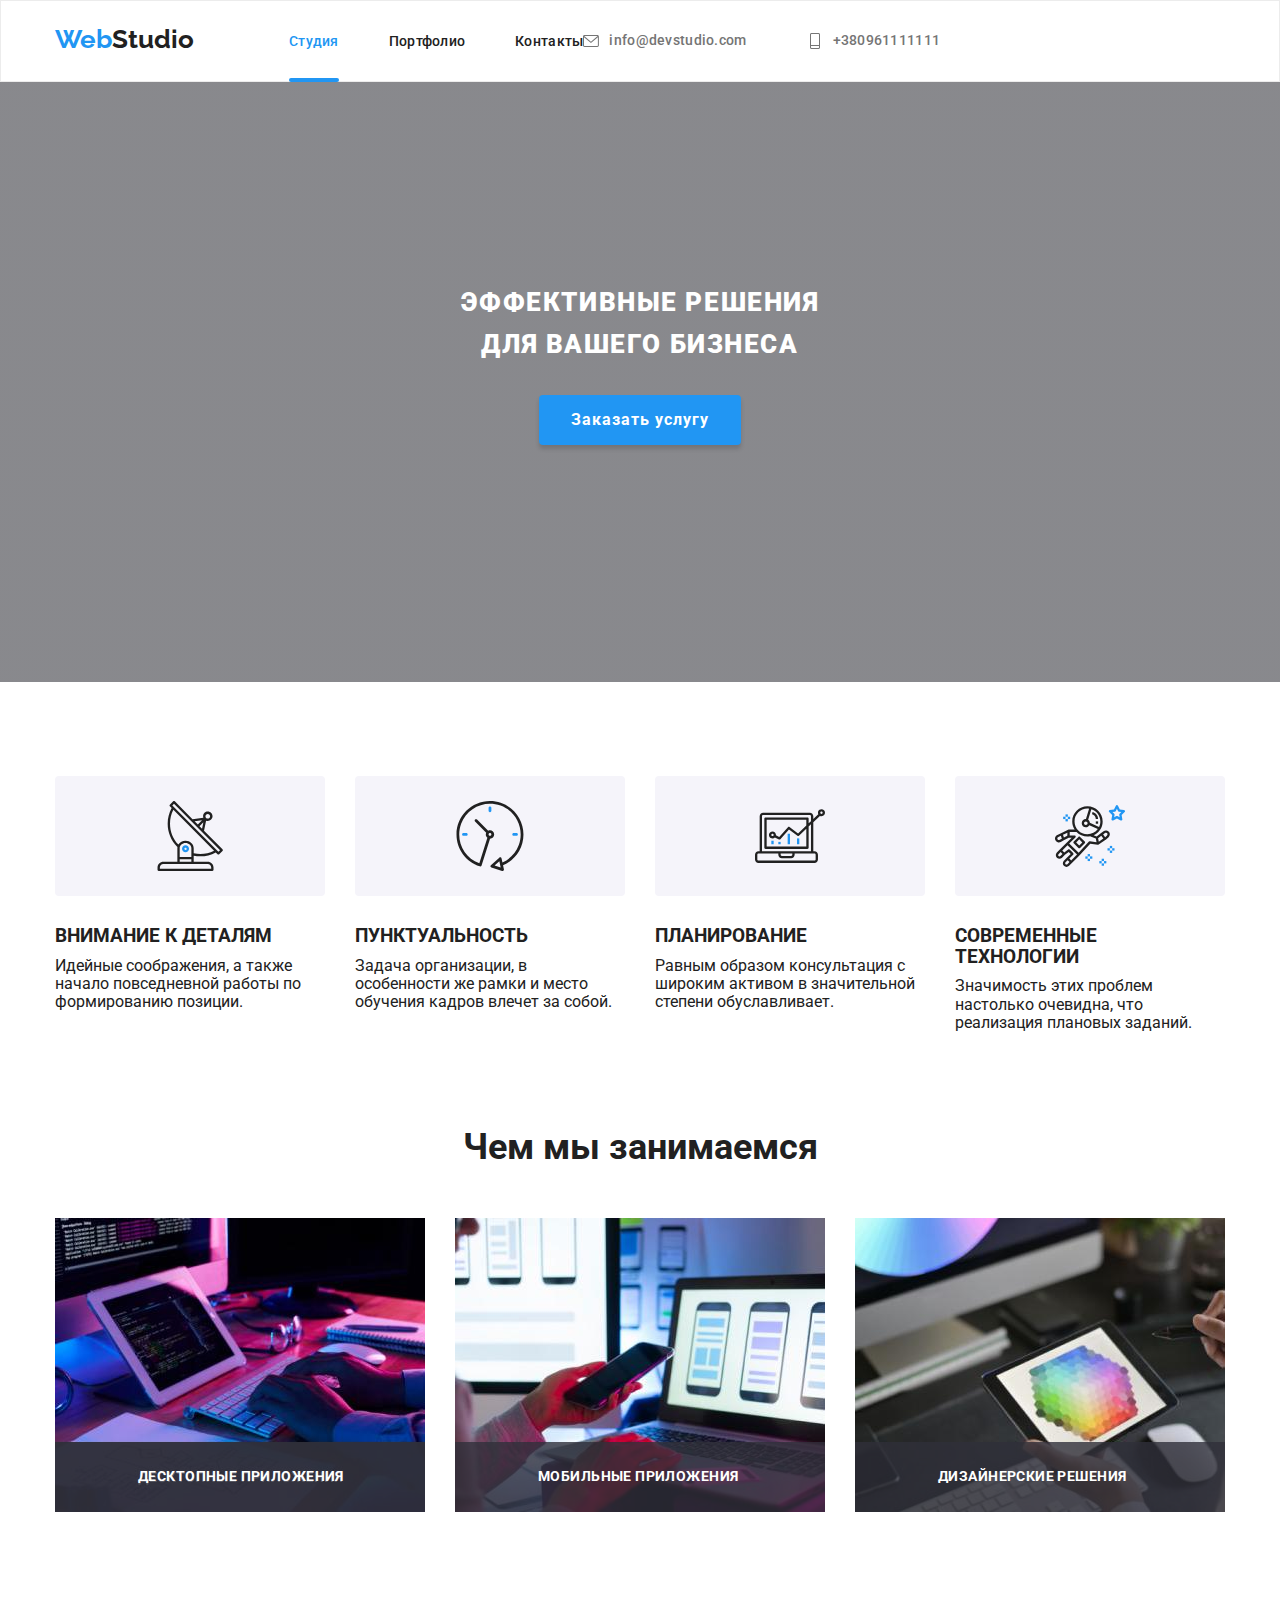
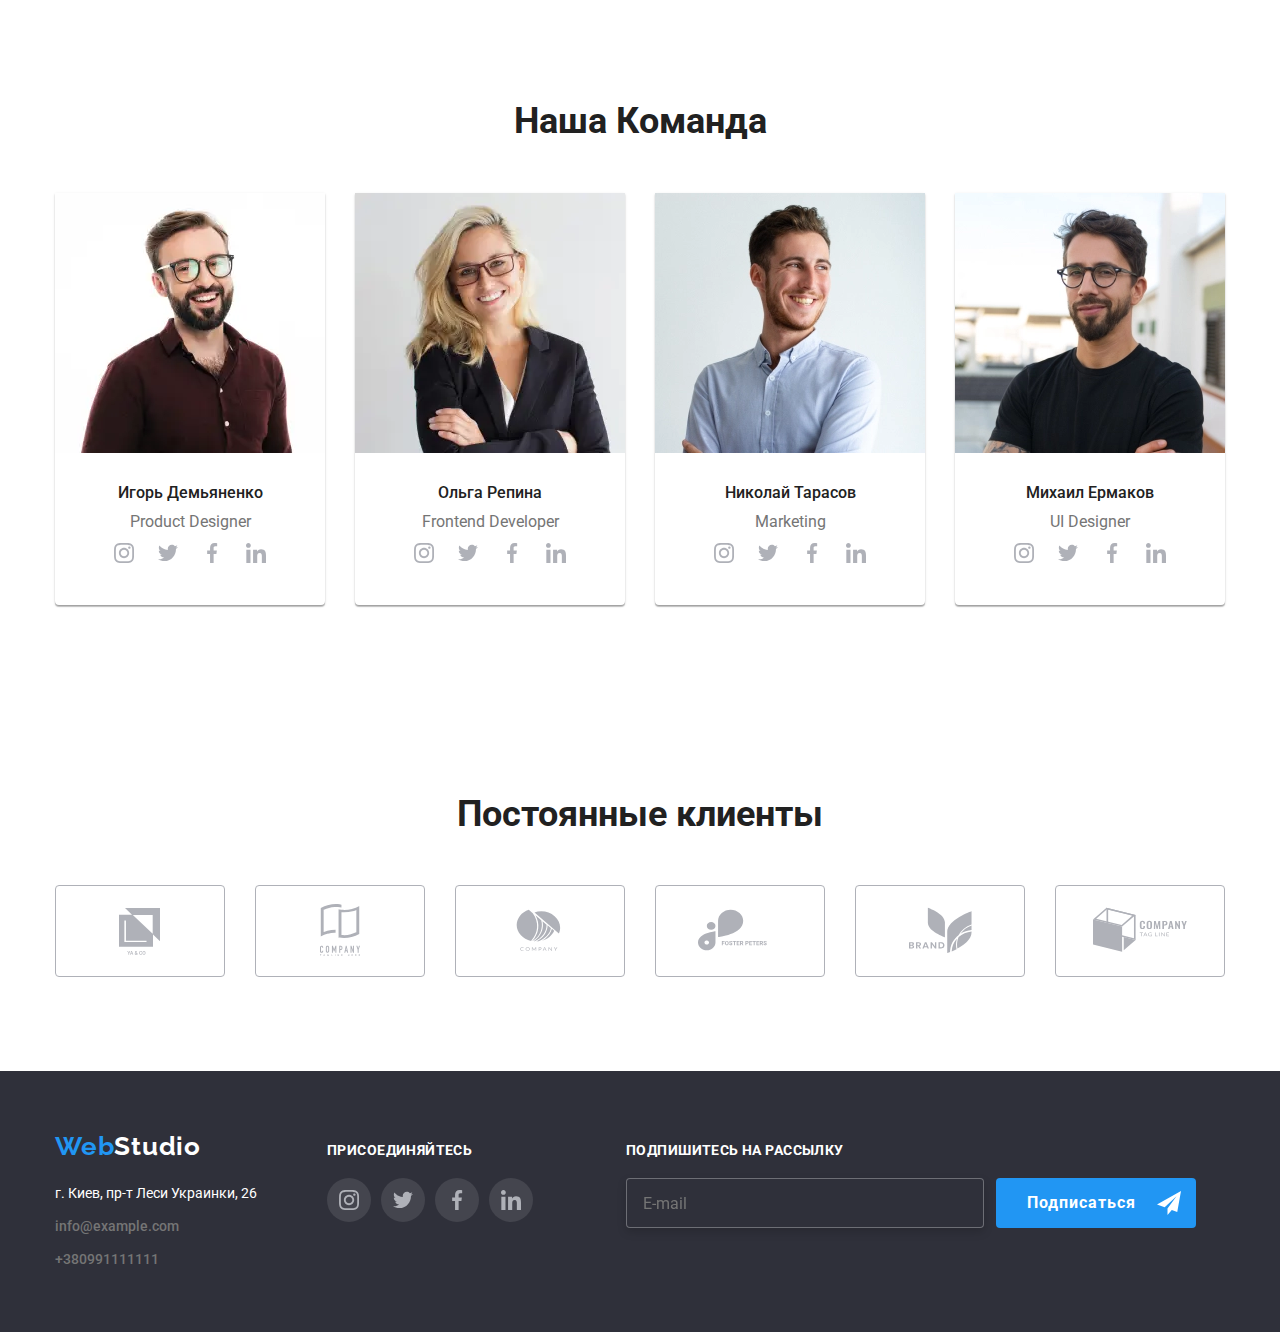
==== index.html @ 724058ec "hw8" ====
<!DOCTYPE html>
<html lang="ru">
  <head>
    <meta charset="UTF-8" />
    <meta http-equiv="X-UA-Compatible" content="IE=edge" />
    <meta name="viewport" content="width=device-width, initial-scale=1.0" />
    <title>Студия</title>
    <link rel="preconnect" href="https://fonts.googleapis.com" />
    <link rel="preconnect" href="https://fonts.gstatic.com" crossorigin />
    <link
      href="https://fonts.googleapis.com/css2?family=Raleway:wght@700&family=Roboto:wght@400;500;700;900&display=swap"
      rel="stylesheet"
    />
    <link
      rel="stylesheet"
      href="https://cdnjs.cloudflare.com/ajax/libs/modern-normalize/1.1.0/modern-normalize.min.css"
    />
    <link
      rel="stylesheet"
      href="https://cdnjs.cloudflare.com/ajax/libs/animate.css/4.1.1/animate.min.css"
    />
    <link rel="stylesheet" href="./css/main.min.css" />
  </head>
  <body>
    <header class="header">
      <div class="header-container container">
        <a class="logo" href="index.html" lang="en">
          <span class="web">Web</span><span class="studio">Studio</span></a
        >
        <nav class="main-nav">
          <ul class="site-nav">
            <li class="site-nav__item">
              <a href="./index.html" class="site-nav__link--current">Студия</a>
            </li>
            <li class="site-nav__item">
              <a href="./portfolio.html" class="site-nav__link">Портфолио</a>
            </li>
            <li class="site-nav__item">
              <a href="#" class="site-nav__link">Контакты</a>
            </li>
          </ul>
        </nav>
        <ul class="contact-nav">
          <li class="contact-nav__item">
            <a href="mailto:info@devstudio.com" class="contact-nav__link">
              <svg class="contact-nav__icon" width="16px" height="16px">
                <use href="./images/icons.svg#icon-mail"></use>
              </svg>
              info@devstudio.com
            </a>
          </li>
          <li class="contact-nav__item">
            <a href="tel:+380961111111" class="contact-nav__link">
              <svg class="contact-nav__icon" width="16px" height="16px">
                <use href="./images/icons.svg#icon-tel"></use>
              </svg>
              +380961111111
            </a>
          </li>
        </ul>
        <button class="burger" data-menu-open type="button">
          <svg class="burger__icon">
            <use href="./images/icons.svg#icon-menu"></use>
          </svg>
        </button>
        <div class="mobile-menu" data-menu>
          <button type="button" class="close" data-menu-close>
            <svg class="close__icon">
              <use href="./images/icons.svg#icon-close_menu"></use>
            </svg>
          </button>
          <div class="mobile-menu__nav">
            <ul class="mobile-nav">
              <li class="mobile-nav__item">
                <a class="mobile-nav__link" href="./index.html">Студия</a>
              </li>
              <li class="mobile-nav__item">
                <a class="mobile-nav__link" href="./portfolio.html"
                  >Портфолио</a
                >
              </li>
              <li class="mobile-nav__item">
                <a class="mobile-nav__link" href="">Контакты</a>
              </li>
            </ul>
          </div>

          <div class="mobile-menu__auth">
            <ul class="mobile-auth">
              <li class="mobile-auth__item">
                <a class="mobile-auth__tel" href="tel:+380961111111"
                  >+38 096 111 11 11</a
                >
              </li>
              <li class="mobile-auth__item">
                <a
                  class="mobile-auth__mail"
                  lang="en"
                  href="mailto:info@example.com"
                  >info@devstudio.com</a
                >
              </li>
            </ul>
            <ul class="mobile-network">
              <li class="mobile-network__item">
                <a class="mobile-network__link" href="">Instagram</a>
              </li>
              <li class="mobile-network__item">
                <a class="mobile-network__link" href="">Twitter</a>
              </li>
              <li class="mobile-network__item">
                <a class="mobile-network__link" href="">Facebook</a>
              </li>
              <li class="mobile-network__item">
                <a class="mobile-network__link" href="">LinkedIn</a>
              </li>
            </ul>
          </div>
        </div>
      </div>
    </header>
    <main>
      <section class="hero-section">
        <div class="hero-container container">
          <h1 class="hero-title">Эффективные решения для вашего бизнеса</h1>
          <button class="header-btn" data-modal-open type="button">
            Заказать услугу
          </button>
        </div>
      </section>
    </main>
    <section class="section">
      <div class="container">
        <h2 class="title">Особенности</h2>
        <ul class="feature-list">
          <li class="feature-item">
            <div class="feature-icon-bg">
              <svg class="feature-icon" width="70px" height="70px">
                <use href="./images/icons.svg#icon-group"></use>
              </svg>
            </div>
            <h3 class="title-feature">Внимание к деталям</h3>
            <p class="feature">
              Идейные соображения, а также начало повседневной работы по
              формированию позиции.
            </p>
          </li>
          <li class="feature-item">
            <div class="feature-icon-bg">
              <svg class="feature-icon" width="70px" height="70px">
                <use href="./images/icons.svg#icon-clock"></use>
              </svg>
            </div>
            <h3 class="title-feature">Пунктуальность</h3>
            <p class="feature">
              Задача организации, в особенности же рамки и место обучения кадров
              влечет за собой.
            </p>
          </li>
          <li class="feature-item">
            <div class="feature-icon-bg">
              <svg class="feature-icon" width="70px" height="70px">
                <use href="./images/icons.svg#icon-diagram1"></use>
              </svg>
            </div>
            <h3 class="title-feature">Планирование</h3>
            <p class="feature">
              Равным образом консультация с широким активом в значительной
              степени обуславливает.
            </p>
          </li>
          <li class="feature-item">
            <div class="feature-icon-bg">
              <svg class="feature-icon" width="70px" height="70px">
                <use href="./images/icons.svg#icon-astronaut1"></use>
              </svg>
            </div>
            <h3 class="title-feature">Современные технологии</h3>
            <p class="feature">
              Значимость этих проблем настолько очевидна, что реализация
              плановых заданий.
            </p>
          </li>
        </ul>
      </div>
    </section>
    <section class="section business section--other-padding">
      <div class="container">
        <h2 class="section__title">Чем мы занимаемся</h2>
        <ul class="business-list">
          <li class="business-list__item">
            <div class="business-list__work">
              <picture>
                <source
                  media="(min-width: 1200px)"
                  srcset="
                    ./images/business/business-1.jpg    1x,
                    ./images/business/business-1@2x.jpg 2x
                  "
                />
                <img class="business-list__img" src="#" alt="разработка" />
              </picture>
              <p class="business-list__text">Десктопные приложения</p>
            </div>
          </li>
          <li class="business-list__item">
            <div class="business-list__work">
              <picture>
                <source
                  media="(min-width: 1200px)"
                  srcset="
                    ./images/business/business-2.jpg    1x,
                    ./images/business/business-2@2x.jpg 2x
                  "
                />
                <img class="business-list__img" src="#" alt="дизайн" />
              </picture>
              <p class="business-list__text">Мобильные приложения</p>
            </div>
          </li>
          <li class="business-list__item">
            <div class="business-list__work">
              <picture>
                <source
                  media="(min-width: 1200px)"
                  srcset="
                    ./images/business/business-3.jpg    1x,
                    ./images/business/business-3@2x.jpg 2x
                  "
                />
                <img class="business-list__img" src="#" alt="дизайн" />
              </picture>

              <p class="business-list__text">Дизайнерские решения</p>
            </div>
          </li>
        </ul>
      </div>
    </section>
    <section class="section seclion--background">
      <div class="container">
        <h2 class="section__title team-title">Наша Команда</h2>
        <ul class="team-list">
          <li class="team-list__item">
             <picture >
                        <source
                        media="(min-width: 1200px)"
                        srcset="
                        ./images/team/team_member1-1200@1x.webp 1x,
                        ./images/team/team_member1-1200@2x.webp 2x"
                        type="image/webp"
                        >
                        <source
                        media="(min-width: 1200px)"
                        srcset="
                        ./images/team/team_member1-1200@1x.jpg 1x,
                        ./images/team/team_member1-1200@2x.jpg 2x"
                        >
                        <source
                        media="(min-width: 768px)"
                        srcset="./images/team/team_member1-768@1x.webp 1x,
                        ./images/team/team_member1-768@2x.webp 2x"
                        type="image/webp"
                        >
                        <source
                        media="(min-width: 768px)"
                        srcset="
                         ./images/team/team_member1-768@1x.jpg 1x,
                        ./images/team/team_member1-768@2x.jpg 2x"
                        >
                        <source
                        media="(max-width: 767px)"
                        srcset="
                        ./images/team/team_member1-480@1x.webp 1x,
                        ./images/team/team_member1-480@2x.webp 2x"
                        type="image/webp"
                        >
                        <source
                        media="(max-width: 767px)"
                        srcset="
                        ./images/team/team_member1-480@1x.jpg 1x,
                        ./images/team/team_member1-480@2x.jpg 2x"
                        >
                        <img
                        src="#"
                        alt="фото Игорь Демьяненко"
                        />
                    </picture>
            <div class="team-list__info">
              <h3 class="team-list__name">Игорь Демьяненко</h3>
              <p lang="en" class="team-list__text">Product Designer</p>
              <ul class="team-social team-list-social">
                <li class="team-social__list">
                  <a href="#" class="team-social__link">
                    <svg class="team-social__icon" width="20" height="20">
                      <use href="./images/icons.svg#icon-instagram"></use>
                    </svg>
                  </a>
                </li>
                <li class="team-social__list">
                  <a href="#" class="team-social__link">
                    <svg class="team-social__icon" width="20" height="20">
                      <use href="./images/icons.svg#icon-twitter"></use>
                    </svg>
                  </a>
                </li>
                <li class="team-social__list">
                  <a href="#" class="team-social__link">
                    <svg class="team-social__icon" width="20" height="20">
                      <use href="./images/icons.svg#icon-facebook"></use>
                    </svg>
                  </a>
                </li>
                <li class="team-social__list">
                  <a href="#" class="team-social__link">
                    <svg class="team-social__icon" width="20" height="20">
                      <use href="./images/icons.svg#icon-linkedin"></use>
                    </svg>
                  </a>
                </li>
              </ul>
            </div>
          </li>
          <li class="team-list__item">
             <picture >
                        <source
                        media="(min-width: 1200px)"
                        srcset="
                        ./images/team/team_member2-1200@1x.webp 1x,
                        ./images/team/team_member2-1200@2x.webp 2x"
                        type="image/webp"
                        >
                        <source
                        media="(min-width: 1200px)"
                        srcset="
                        ./images/team/team_member2-1200@1x.jpg 1x,
                        ./images/team/team_member2-1200@2x.jpg 2x"
                        >
                        <source
                        media="(min-width: 768px)"
                        srcset="./images/team/team_member2-768@1x.webp 1x,
                        ./images/team/team_member2-768@2x.webp 2x"
                        type="image/webp"
                        >
                        <source
                        media="(min-width: 768px)"
                        srcset="
                         ./images/team/team_member2-768@1x.jpg 1x,
                        ./images/team/team_member2-768@2x.jpg 2x"
                        >
                        <source
                        media="(max-width: 767px)"
                        srcset="
                        ./images/team/team_member2-480@1x.webp 1x,
                        ./images/team/team_member2-480@2x.webp 2x"
                        type="image/webp"
                        >
                        <source
                        media="(max-width: 767px)"
                        srcset="
                        ./images/team/team_member2-480@1x.jpg 1x,
                        ./images/team/team_member2-480@2x.jpg 2x"
                        >
                        <img
                        src="#"
                        alt="фото Олга Репина"
                        />
                    </picture>
            <div class="team-list__info">
              <h3 class="team-list__name">Ольга Репина</h3>
              <p lang="en" class="team-list__text">Frontend Developer</p>
              <ul class="team-social team-list-social">
                <li class="team-social__list">
                  <a href="#" class="team-social__link">
                    <svg class="team-social__icon" width="20" height="20">
                      <use href="./images/icons.svg#icon-instagram"></use>
                    </svg>
                  </a>
                </li>
                <li class="team-social__list">
                  <a href="#" class="team-social__link">
                    <svg class="team-social__icon" width="20" height="20">
                      <use href="./images/icons.svg#icon-twitter"></use>
                    </svg>
                  </a>
                </li>
                <li class="team-social__list">
                  <a href="#" class="team-social__link">
                    <svg class="team-social__icon" width="20" height="20">
                      <use href="./images/icons.svg#icon-facebook"></use>
                    </svg>
                  </a>
                </li>
                <li class="team-social__list">
                  <a href="#" class="team-social__link">
                    <svg class="team-social__icon" width="20" height="20">
                      <use href="./images/icons.svg#icon-linkedin"></use>
                    </svg>
                  </a>
                </li>
              </ul>
            </div>
          </li>
          <li class="team-list__item">
            <picture >
                        <source
                        media="(min-width: 1200px)"
                        srcset="
                        ./images/team/team_member3-1200@1x.webp 1x,
                        ./images/team/team_member3-1200@2x.webp 2x"
                        type="image/webp"
                        >
                        <source
                        media="(min-width: 1200px)"
                        srcset="
                        ./images/team/team_member3-1200@1x.jpg 1x,
                        ./images/team/team_member3-1200@2x.jpg 2x"
                        >
                        <source
                        media="(min-width: 768px)"
                        srcset="./images/team/team_member3-768@1x.webp 1x,
                        ./images/team/team_member3-768@2x.webp 2x"
                        type="image/webp"
                        >
                        <source
                        media="(min-width: 768px)"
                        srcset="
                         ./images/team/team_member3-768@1x.jpg 1x,
                        ./images/team/team_member3-768@2x.jpg 2x"
                        >
                        <source
                        media="(max-width: 767px)"
                        srcset="
                        ./images/team/team_member3-480@1x.webp 1x,
                        ./images/team/team_member3-480@2x.webp 2x"
                        type="image/webp"
                        >
                        <source
                        media="(max-width: 767px)"
                        srcset="
                        ./images/team/team_member3-480@1x.jpg 1x,
                        ./images/team/team_member3-480@2x.jpg 2x"
                        >
                        <img
                        src="#"
                        alt="фото Николай Тарасов"
                        />
                    </picture>
            <div class="team-list__info">
              <h3 class="team-list__name">Николай Тарасов</h3>
              <p lang="en" class="team-list__text">Marketing</p>
              <ul class="team-social team-list-social">
                <li class="team-social__list">
                  <a href="#" class="team-social__link">
                    <svg class="team-social__icon" width="20" height="20">
                      <use href="./images/icons.svg#icon-instagram"></use>
                    </svg>
                  </a>
                </li>
                <li class="team-social__list">
                  <a href="#" class="team-social__link">
                    <svg class="team-social__icon" width="20" height="20">
                      <use href="./images/icons.svg#icon-twitter"></use>
                    </svg>
                  </a>
                </li>
                <li class="team-social__list">
                  <a href="#" class="team-social__link">
                    <svg class="team-social__icon" width="20" height="20">
                      <use href="./images/icons.svg#icon-facebook"></use>
                    </svg>
                  </a>
                </li>
                <li class="team-social__list">
                  <a href="#" class="team-social__link">
                    <svg class="team-social__icon" width="20" height="20">
                      <use href="./images/icons.svg#icon-linkedin"></use>
                    </svg>
                  </a>
                </li>
              </ul>
            </div>
          </li>
          <li class="team-list__item">
            <picture >
                        <source
                        media="(min-width: 1200px)"
                        srcset="
                        ./images/team/team_member4-1200@1x.webp 1x,
                        ./images/team/team_member4-1200@2x.webp 2x"
                        type="image/webp"
                        >
                        <source
                        media="(min-width: 1200px)"
                        srcset="
                        ./images/team/team_member4-1200@1x.jpg 1x,
                        ./images/team/team_member4-1200@2x.jpg 2x"
                        >
                        <source
                        media="(min-width: 768px)"
                        srcset="./images/team/team_member4-768@1x.webp 1x,
                        ./images/team/team_member4-768@2x.webp 2x"
                        type="image/webp"
                        >
                        <source
                        media="(min-width: 768px)"
                        srcset="
                         ./images/team/team_member4-768@1x.jpg 1x,
                        ./images/team/team_member4-768@2x.jpg 2x"
                        >
                        <source
                        media="(max-width: 767px)"
                        srcset="
                        ./images/team/team_member4-480@1x.webp 1x,
                        ./images/team/team_member4-480@2x.webp 2x"
                        type="image/webp"
                        >
                        <source
                        media="(max-width: 767px)"
                        srcset="
                        ./images/team/team_member4-480@1x.jpg 1x,
                        ./images/team/team_member4-480@2x.jpg 2x"
                        >
                        <img
                        src="#"
                        alt="фото Михаил Ермаков"
                        />
                    </picture>
            <div class="team-list__info">
              <h3 class="team-list__name">Михаил Ермаков</h3>
              <p lang="en" class="team-list__text">UI Designer</p>
              <ul class="team-social team-list-social">
                <li class="team-social__list">
                  <a href="#" class="team-social__link">
                    <svg class="team-social__icon" width="20" height="20">
                      <use href="./images/icons.svg#icon-instagram"></use>
                    </svg>
                  </a>
                </li>
                <li class="team-social__list">
                  <a class="team-social__link">
                    <svg class="team-social__icon" width="20" height="20">
                      <use href="./images/icons.svg#icon-twitter"></use>
                    </svg>
                  </a>
                </li>
                <li class="team-social__list">
                  <a href="#" class="team-social__link">
                    <svg class="team-social__icon" width="20" height="20">
                      <use href="./images/icons.svg#icon-facebook"></use>
                    </svg>
                  </a>
                </li>
                <li class="team-social__list">
                  <a href="#" class="team-social__link">
                    <svg class="team-social__icon" width="20" height="20">
                      <use href="./images/icons.svg#icon-linkedin"></use>
                    </svg>
                  </a>
                </li>
              </ul>
            </div>
          </li>
        </ul>
      </div>
    </section>
    <section class="section">
      <div class="container">
        <h2 class="section__title clients-title">Постоянные клиенты</h2>
        <ul class="clients-list">
          <li class="clients-list__item">
            <a href="#" class="clients-list__link">
              <svg class="clients-list__icon">
                <use href="./images/icons.svg#icon-logo1"></use>
              </svg>
            </a>
          </li>
          <li class="clients-list__item">
            <a href="#" class="clients-list__link">
              <svg class="clients-list__icon">
                <use href="./images/icons.svg#icon-logo4"></use>
              </svg>
            </a>
          </li>
           <li class="clients-list__item">
            <a href="#" class="clients-list__link">
              <svg class="clients-list__icon">
                <use href="./images/icons.svg#icon-logo3"></use>
              </svg>
            </a>
          </li>
          <li class="clients-list__item">
            <a href="#" class="clients-list__link">
              <svg class="clients-list__icon">
                <use href="./images/icons.svg#icon-logo2"></use>
              </svg>
            </a>
          </li>
          <li class="clients-list__item">
            <a href="#"  class="clients-list__link">
              <svg class="clients-list__icon"  >
                <use href="./images/icons.svg#icon-logo5"></use>
              </svg>
            </a>
          </li>
          <li class="clients-list__item">
            <a href="#"  class="clients-list__link">
              <svg class="clients-list__icon" >
                <use href="./images/icons.svg#icon-Logo6"></use>
              </svg>
            </a>
          </li>
        </ul>
      </div>
    </section>
    <footer class="footer">
      <div class="footer__container container">
        <div class="footer-left">
        <a class="logo--footer" href="index.html" lang="en"
          ><span class="web">Web</span>Studio</a>
        <address>
          <ul class="contacts">
            <li class="contacts__item">
              <a href="#" class="contacts__address">г. Киев, пр-т Леси Украинки, 26</a>
            </li>
            <li class="contacts__item">
              <a href="#" class="contacts__mail">info@example.com</a></li>
            <li class="contacts__item">
              <a href="#" class="contacts__tel">+380991111111</a></li>
            </ul>
          </address>
          </div>
          <div class="footer-right">
            <p class="footer-right__title">ПРИСОЕДИНЯЙТЕСЬ</p>
          <ul class="footer-social">
            <li class="footer-social__list">
              <a href="#" class="footer-social__link">
                <svg class="footer-social__icon"  width="20" height="20">
                  <use href="./images/icons.svg#icon-instagram"></use>
                </svg>
              </a>
            </li>
            <li class="footer-social__list">
              <a href="#" class="footer-social__link">
                <svg class="footer-social__icon"  width="20" height="20">
                  <use href="./images/icons.svg#icon-twitter"></use>
                </svg>
              </a>
            </li>
            <li class="footer-social__list">
              <a href="#" class="footer-social__link">
                <svg class="footer-social__icon"  width="20" height="20">
                  <use href="./images/icons.svg#icon-facebook"></use>
                </svg>
              </a>
            </li>
            <li class="footer-social__list">
              <a href="#" class="footer-social__link">
                <svg class="footer-social__icon"  width="20" height="20">
                  <use href="./images/icons.svg#icon-linkedin"></use>
                </svg>
              </a>
            </li>
          </ul>
          </div>
          <div class="footer-subscribe">
            <p class="footer-subscribe__title">ПОДПИШИТЕСЬ НА РАССЫЛКУ</p>
              <form class="footer-form" name="email">
                <label for="email" class="footer-form__label"></label>
                  <input class="footer-form__input" type="email"  name="email" id="email"  placeholder="E-mail"/>
              <button type="button" class="footer-form__button">Подписаться 
                <svg class="footer-form__icon"  width="24" height="24">
                  <use href="./images/icons.svg#icon-icon-send"></use>
                </svg>
              </button>
            </form>
              </div>
      </div>
    </footer>
    <div class="backdrop is-hidden" data-modal>
      <div class="modal">
        <form class="modal-form">
          <b class="modal-form__title">Оставьте свои данные, мы вам перезвоним</b>
          <label class="modal-form__label">Имя
          <span class="modal-form__image">
          <input class="modal-form__input" type="text" name="name" autofocus >
             <svg class="modal-form__icon"  width="18" height="18">
               <use href="./images/icons.svg#icon-person-black"></use>
              </svg>
          </span>
        </label>
          <label class="modal-form__label" for="tel">Телефон
          <span class="modal-form__image">
          <input  class="modal-form__input" type="tel" name="tel" id="tel"/>
            <svg class="modal-form__icon"  width="18" height="18">
              <use href="./images/icons.svg#icon-phone-black"></use>
             </svg>
          </span>
        </label>
          <label class="modal-form__label">Почта
          <span class="modal-form__image">
          <input  class="modal-form__input" type="email"  name="email" /> 
            <svg class="modal-form__icon"  width="18" height="18">
              <use href="./images/icons.svg#icon-email-black"></use>
             </svg>
          </span>
        </label>
          <label class="modal-form__label form-comment" for="comment">Коментарий
          <textarea class="input-comment comment" name="comment"  id="comment" placeholder="Введите текст"></textarea>
        </label>
          <div class="form-policy">
            <input class="madal-form__checkbox visually-hidden" type="checkbox" name="policy" id="checkbox-agr" />
            <label for="checkbox-agr" class="madal-form-check">
          Соглашаюсь с рассылкой и принимаю&nbsp;
          <a class="modal-form__link" href="#">  Условия договора</a>
        </label>
          </div>
          <button class="modal-form__button" type="submit">Отправить</button>
        </form>
        <button type="button" class="modal-btn" data-modal-close>
        <svg class="modal-icon" width="18" height="18">
           <use href="./images/icons.svg#icon-close-black"></use>
        </svg>
      </button>
      </div>
    </div>
    <script src="./js/modal.js"></script>
    <script src="./js/mobile-menu.js"></script>
  </body>
</html> 
  </body>
</html>
---- css/main.min.css ----
.visually-hidden{position:absolute;clip:rect(1px 1px 1px 1px);clip:rect(1px, 1px, 1px, 1px);padding:0;border:0;height:1px;width:1px;overflow:hidden}body{text-decoration:none;background-color:#fff;color:#212121;font-family:Roboto, Raleway, sans-serif}p,h1,h2,h3,h4,h5,h6{margin:0}ul{list-style:none;margin:0;padding:0}*::before,*::after{box-sizing:border-box}.checbox{-webkit-appearance:none;-moz-appearance:none;appearance:none}.list{list-style:none}a{text-decoration:none;list-style:none}img{display:block}.title{display:none}.container{margin-left:auto;margin-right:auto;padding-left:15px;padding-right:15px}@media screen and (min-width: 480px){.container{width:480px}}@media screen and (min-width: 768px){.container{width:768px}}@media screen and (min-width: 1200px){.container{width:1200px}}.section{padding-top:60px;padding-bottom:60px}@media screen and (min-width: 1200px){.section{padding-top:94px;padding-bottom:94px}}.logo{color:#212121;font-family:Raleway, sans-serif;font-style:normal;font-weight:700;font-size:26px;text-decoration:none;margin-right:95px}.web{color:#2196f3;font-family:Raleway, sans-serif;font-style:normal;font-weight:700;font-size:26px}.studio{color:#212121;font-family:Raleway, sans-serif;font-style:normal;font-weight:700;font-size:26px;text-decoration:none}.logo{display:flex;padding-top:24px;padding-bottom:25px}.modal{position:absolute;top:50%;left:50%;transform:translate(-50%, -50%) scale(1);background:#ffffff;box-shadow:0px 1px 3px rgba(0,0,0,0.12),0px 1px 1px rgba(0,0,0,0.14),0px 2px 1px rgba(0,0,0,0.2);border-radius:4px}@media screen and (max-width: 1199px){.modal{position:absolute;top:50%;left:50%;transform:translate(-50%, -50%);min-width:450px;min-height:609px}}@media screen and (min-width: 1200px){.modal{min-width:528px;min-height:581px}}.backdrop.is-hidden .modal{transform:translate(-50%, -50%) scale(0.9)}.backdrop{width:100vw;height:100vh;background:rgba(0,0,0,0.2);position:fixed;top:0;transition:opacity 250ms linear, visibility 250ms linear}.backdrop.is-hidden{visibility:hidden;opacity:0;pointer-events:none}.modal-form{display:flex;flex-direction:column;padding:40px;text-align:left}.modal-form__title{display:inline-block;font-weight:700;font-size:20px;line-height:1.15;letter-spacing:0.03em;color:#212121;margin-bottom:12px}@media screen and (max-width: 1199px){.modal-form__title{text-align:center}}.modal-form__checkbox{position:absolute;width:1px;height:1px;margin:-1px;border:0;padding:0;white-space:nowrap;clip-path:inset(100%);clip:rect(0 0 0 0);overflow:hidden}.modal-form__label{font-size:12px;line-height:1.16;letter-spacing:0.01em;color:#757575}.modal-form .modal-form__label+.modal-form__label{margin-top:10px}.modal-form__image{display:block;position:relative;margin-top:4px}.modal-form__input{width:100%;height:40px;padding-left:42px;border:1px solid rgba(33,33,33,0.2);border-radius:4px;transition:border 250ms linear}.modal-form__input:focus,.modal-form__comment:focus{outline:none;border-color:#2196f3}.modal-form__comment{display:block;width:100%;height:120px;margin-top:4px;border:1px solid rgba(33,33,33,0.2);border-radius:4px;padding:12px 16px;resize:none;transition:border 250ms linear}.modal-form__comment::placeholder{font-size:14px;line-height:1.14;letter-spacing:0.01em;color:rgba(117,117,117,0.5)}.modal-form__icon{display:block;position:absolute;top:50%;left:12px;width:18px;height:18px;transform:translateY(-50%);transition:fill 250ms linear}.modal-form__input:focus+.modal-form__icon{fill:#2196f3}.modal-form__check{font-size:12px;line-height:1.16px;display:flex;justify-content:center;align-items:center;margin-top:20px;margin-bottom:30px}@media screen and (min-width: 1200px){.modal-form__check{font-size:14px;line-height:1.71px}}.modal-form__check::before{display:block;content:"";width:16px;height:15px;margin-right:7px;background-image:url(../images/check-off.svg);cursor:pointer;transition:background-image 250ms linear}.modal-form__link{text-decoration:underline}.modal-form__checkbox:checked+.modal-form__check::before{background-image:url(/images/iconcheck.svg)}.modal-form__checkbox:focus+.modal-form__check::before{fill:#2196f3}.modal-form__button{padding:10px 55px;font-weight:700;font-size:16px;line-height:1.87;letter-spacing:0.06em;align-self:center;color:#ffffff;background:#2196f3;box-shadow:0px 4px 4px rgba(0,0,0,0.15);border-radius:4px;border:none;transition:background-color 250ms linear}.modal-form__button:hover,.modal-form__button:focus{background:#188ce8}.burger{background-color:#fff;border:none;cursor:pointer;padding:0;line-height:0}.burger:hover,.burger:focus{fill:#2196f3}@media screen and (min-width: 768px){.burger{display:none}}.mobile-menu{display:flex;flex-direction:column;justify-content:space-between;position:fixed;z-index:100;top:0;left:0;width:100vw;height:100vh;padding:48px 40px;opacity:0;visibility:hidden;pointer-events:none;background-color:#fff;transition:opasity 250ms linear, visibility 250ms linear}.mobile-menu.is-open{opacity:1;visibility:visible;pointer-events:all}.close{position:absolute;top:10px;right:15px;background-color:#fff;border:none;cursor:pointer;padding:0;line-height:0}.close:hover,.close:focus{fill:#2196f3}.burger__icon,.close__icon{width:40px;height:40px}.mobile-nav__item:not(:last-child){margin-bottom:32px}.mobile-nav__link{font-weight:500;font-size:40px;line-height:1.17;text-align:center;letter-spacing:0.02em;color:#212121}.mobile-nav__link:hover,.mobile-nav__link:focus{color:#2196f3}.mobile-menu__auth{display:block}.mobile-auth{margin-bottom:64px}.mobile-auth__item:not(:last-child){margin-bottom:32px}.mobile-auth__tel{font-weight:500;font-size:34px;line-height:1.17;letter-spacing:0.02em;color:#2196f3}.mobile-auth__mail{font-weight:500;font-size:24px;line-height:1.16;letter-spacing:0.02em;color:#212121}.mobile-auth__mail:hover,.mobile-auth__mail:focus{color:#2196f3}.mobile-network{display:flex}.mobile-network__link{padding:10px;font-weight:500;font-size:18px;line-height:1.22;letter-spacing:0.02em;color:#2196f3}@media screen and (max-width: 479px){.mobile-network__link{font-size:4vw}}.mobile-network__item:not(:last-child){border-right:1px solid rgba(33,33,33,0.2)}.section__title{color:#212121;font-weight:700;font-size:28px;line-height:1.17;text-align:center;margin-bottom:30px}@media screen and (min-width: 1200px){.section__title{font-size:36px;line-height:1.17;margin-bottom:50px}}.team-social{display:flex;justify-content:center}.team-social__link{display:flex;width:44px;height:44px;align-items:center;justify-content:center;border-radius:50%;transition:color 250ms linear, background-color 250ms linear}.team-social__icon{width:20px;height:20px;fill:#afb1b8}.team-social.social__item+.tiam-social__icon{margin-left:10px}.header{background-color:#fff;border:1px solid #ececec;margin:0 auto}.header-container{display:flex}.site-nav{display:flex}@media screen and (max-width: 767px){.site-nav{display:none}}@media (min-width: 768px) and (max-width: 1199px){.site-nav{margin-left:88px}}.site-nav__item{display:inline-flex;margin-right:50px;vertical-align:middle;position:relative}.site-nav__item:last-child{margin-right:0}.site-nav__link--current{font-family:Roboto;font-weight:500;line-height:16px;font-size:14px;letter-spacing:0.02em;color:#2196f3;padding-bottom:32px;padding-top:32px;text-decoration:none}.site-nav__link--current::after{content:"";width:100%;height:4px;position:absolute;background:#2196f3;border-radius:2px;display:block;bottom:-1px}.site-nav__link{font-family:Roboto;font-weight:500;font-size:14px;line-height:16px;letter-spacing:0.02em;color:#212121}.site-nav__link{padding-bottom:32px;padding-top:32px;transition:color 250ms linear}.site-nav__link:hover,.site-nav__link:focus{color:#2196f3}@media screen and (max-width: 767px){.contact-nav{display:none}}@media screen and (min-width: 1200px){.contact-nav{display:flex;justify-content:center;align-items:center}}@media (min-width: 768px) and (max-width: 1199px){.contact-nav__item:not(:last-child){margin-bottom:10px}}@media (min-width: 1200px){.contact-nav .contact-nav__item+.contact-nav__item{margin-left:30px}}.contact-nav__item{margin-right:30px}.contact-nav__item{align-items:center;color:#757575}.contact-nav__link{padding-top:32px;padding-bottom:32px;color:#757575;font-family:Roboto, sans-serif;font-weight:500;font-size:14px;line-height:1.14;letter-spacing:0.02em;text-decoration:none}@media screen and (min-width: 1200px){.contact-nav__link{padding-top:32px;padding-bottom:32px}}.contact-nav__link:hover,.contact-nav__link:focus{color:#2196f3;fill:#2196f3}.contact-nav__link{display:flex;justify-content:center;transition:color 250ms linear}.contact-nav__item:last-child{margin-right:0}.contact-nav__icon{margin-right:10px;fill:currentColor;justify-content:center;transition:fill 250ms linear}@media (min-width: 768px) and (max-width: 1199px){.contact-nav__icon{width:14px;height:10px}}.contact-nav__icon:hover,.contact-nav__icon:focus{fill:#2196f3}.hero-section{max-width:1600px;height:400px;padding-top:118px;padding-bottom:118px;margin-left:auto;margin-right:auto;background-color:#c4c4c4;text-align:center;background-image:linear-gradient(rgba(47,48,58,0.4), rgba(47,48,58,0.4)),url("/images/hero/hero480@1x.jpg");background-repeat:no-repeat;background-position:center;background-size:cover}@media screen and (min-device-pixel-ratio: 2), (min-resolution: 192dpi), (min-resolution: 2dppx){.hero-section{background-image:url("/images/hero/hero480@2x.jpg")}}@media screen and (min-width: 768px){.hero-section{background-image:linear-gradient(rgba(47,48,58,0.4), rgba(47,48,58,0.4)),url("/images/hero/hero768@1x.jpg")}}@media screen and (min-width: 768px) and (min-device-pixel-ratio: 2), screen and (min-width: 768px) and (min-resolution: 192dpi), screen and (min-width: 768px) and (min-resolution: 2dppx){.hero-section{background-image:url("/images/hero/hero768@2x.jpg")}}@media screen and (min-width: 1200px){.hero-section{max-width:1600px;height:600px;padding-top:200px;padding-bottom:200px;background-image:linear-gradient(rgba(47,48,58,0.4), rgba(47,48,58,0.4)),url("/images/hero/hero1200@1x.jpg")}}@media screen and (min-width: 1200px) and (min-device-pixel-ratio: 2), screen and (min-width: 1200px) and (min-resolution: 192dpi), screen and (min-width: 1200px) and (min-resolution: 2dppx){.hero-section{background-image:url("/images/hero/hero1200@2x.jpg")}}.hero-section .hero-title{color:#fff;margin:0 auto;margin-bottom:30px;width:360px;font-weight:900;font-size:26px;line-height:1.6;letter-spacing:0.06em;text-transform:uppercase}.header-btn{padding:10px 32px;font-weight:700;font-size:16px;line-height:1.87;letter-spacing:0.06em;color:#fff;box-shadow:0px 4px 4px rgba(0,0,0,0.15);border-radius:4px;border:none;background-color:#2196f3;transition:background-color 250ms linear}.header-btn:hover,.header-btn:focus{background-color:#118ce8}@media screen and (max-width: 767px){.feature-list{display:block;margin-bottom:60px}}@media screen and (min-width: 768px){.feature-list{display:flex;flex-wrap:wrap;margin:-15px}}@media screen and (max-width: 767px){.feature-item:not(:last-child){margin-bottom:30px}}@media screen and (min-width: 768px){.feature-item{margin:15px;flex-basis:calc((100% - 60px) / 2)}}@media screen and (min-width: 1200px){.feature-item{flex-basis:calc((100% - 120px) / 4)}}.title-feature{list-style:none;text-align:center;color:#212121;font-weight:700;line-height:1.1;margin-bottom:10px;text-transform:uppercase}@media screen and (min-width: 768px){.title-feature{text-align:left}}.feature-icon-bg{display:flex;align-items:center;justify-content:center;height:120px;margin-bottom:30px;padding:25px 0;border-radius:4px;background-color:#f5f4fa}.feature__icon{width:70px;height:70px}@media screen and (max-width: 1199px){.business{display:none}}.section--other-padding{padding-top:0px}.business-list{display:flex;justify-content:space-between}.business-list__text{position:absolute;bottom:27px;left:83px;font-weight:700;font-size:14px;line-height:1.14;letter-spacing:0.03em;text-transform:uppercase;color:#fff}.business-list__work{position:relative}.business-list__work::before{display:block;position:absolute;content:"";width:100%;bottom:0;left:0;height:70px;background:rgba(47,48,58,0.8)}.section--background{background-color:#f5f4fa}@media screen and (max-width: 767px){.team-list{display:block}}@media screen and (min-width: 768px){.team-list{display:flex;flex-wrap:wrap;margin:-15px}}@media screen and (min-width: 1200px){.team-list{display:flex;justify-content:space-between}}.team-list__name{color:#212121;font-weight:500;font-size:16px;line-height:1.2;text-align:center;margin-bottom:10px}.team-list__item{background-color:#fff;box-shadow:0px 1px 3px rgba(0,0,0,0.12),0px 1px 1px rgba(0,0,0,0.14),0px 2px 1px rgba(0,0,0,0.2);border-radius:0px 0px 4px 4px}@media screen and (max-width: 767px){.team-list__item:not(:last-child){margin-bottom:30px}}@media screen and (min-width: 768px){.team-list__item{width:354px;margin:15px}}@media screen and (min-width: 1200px){.team-list__item{flex-basis:calc((100% - 120px) / 4)}}.team-list__info{padding-top:30px;padding-bottom:30px}.team-list__text{font-weight:400;font-size:16px;line-height:1.2;text-align:center;color:#757575}.team-list__network{margin-top:16px}.team-social__link:hover,.team-social__link:focus{background-color:#2196f3}.tean-social__link:hover .team-social__icon,.team-social__link:focus .team-social__icon{fill:#fff}.clients-list{display:flex}@media screen and (max-width: 767px){.clients-list{flex-wrap:wrap;margin:-15px}}@media (min-width: 768px) and (max-width: 1199px){.clients-list{flex-wrap:wrap;margin:-15px}}@media screen and (min-width: 1200px){.clients-list{margin:-15px}}@media screen and (max-width: 767px){.clients-list__item{margin:15px;flex-basis:calc((100% - 60px) / 2)}}@media (min-width: 768px) and (max-width: 1199px){.clients-list__item{margin:15px;flex-basis:calc((100% - 90px) / 3)}}@media screen and (min-width: 1200px){.clients-list__item{margin:15px;flex-basis:calc((100% - 150px) / 6)}}.clients-list__link{display:flex;align-items:center;justify-content:center;height:92px;border:1px solid #afb1b8;border-radius:4px;color:#afb1b8;transition:color 250ms linear, border 250ms linear}.clients-list__link:hover,.clients-list__link:focus{color:#2196f3;border:1px solid #2196f3}.clients-list__icon{width:106px;fill:currentColor}.footer{padding-top:60px;padding-bottom:60px;background-color:#2f303a}@media screen and (max-width: 767px){.footer__container{display:block;text-align:center}}@media (min-width: 768px) and (max-width: 1199px){.footer__container{display:flex;flex-wrap:wrap;justify-content:space-around;align-items:baseline}}@media screen and (min-width: 1200px){.footer__container{display:flex;align-items:baseline}}.logo--footer{display:block;margin-bottom:20px;font-family:Raleway;font-weight:bold;font-size:26px;line-height:1.2;letter-spacing:0.03em;color:#fff}.contacts{font-family:Roboto, sans-serif;font-style:normal;font-size:14px;color:#fff;text-decoration:none;list-style:none;display:block}.contacts__item{margin-bottom:9px}.contacts__item:last-child{margin-bottom:0px}.contacts__address{font-family:Roboto, sans-serif;font-style:normal;font-weight:normal;font-size:14px;line-height:1.71;color:#fff;text-decoration:none}.contacts__mail{color:#757575;font-family:Roboto, sans-serif;font-style:normal;font-weight:500;font-size:14px;text-decoration:none;line-height:1.71;transition:color 250ms linear}.contacts__mail:hover,.contacts__mail:focus{color:#2196f3}.contacts__tel{color:#757575;font-family:Roboto, sans-serif;font-style:normal;font-weight:500;font-size:14px;text-decoration:none;line-height:1.71;transition:color 250ms linear}.contacts__tel:hover,.contacts__tel:focus{color:#2196f3}@media (min-width: 768px) and (max-width: 1199px){.footer.left{display:flex;flex-direction:column;align-items:center;justify-content:center}}@media screen and (min-width: 1200px){.footer.left{width:231px}}.social-footer-list{display:flex;margin-top:0;margin-bottom:0;align-items:center;justify-content:center;margin-left:auto;margin-right:auto;padding-left:0}@media (min-width: 768px) and (max-width: 1199px){.footer-right{display:flex;flex-direction:column;align-items:center;justify-content:center}}@media screen and (min-width: 1200px){.footer-right{margin-left:70px}}@media screen and (max-width: 767px){.right{margin-bottom:60px}}@media screen and (min-width: 1200px){.right{width:206px}}.footer-right__title{font-family:Roboto;font-style:normal;font-weight:700;font-size:14px;line-height:16px;letter-spacing:0.03em;margin-bottom:20px;justify-content:center;color:#fff}.footer-social{display:flex;justify-content:center}.footer-social__list{width:44px;height:44px;margin-right:10px;list-style:none}.footer-social__link{display:flex;padding:0;width:44px;height:44px;background-color:rgba(255,255,255,0.1);border-radius:50%;justify-content:center;align-items:center;transition:background-color 250ms linear}.footer-social__link:hover,.footer-social__link:focus{fill:#fff;background-color:#2196f3}.footer-social__list:last-child{margin-right:0}.footer-social__icon{fill:#fff;transition:fill 250ms linear}.footer-social__icon:hover,.footer-social__icon:focus{fill:#fff}@media (min-width: 768px) and (max-width: 1199px){.footer-subscribe{text-align:center;margin-top:60px}}@media screen and (min-width: 1200px){.footer-subscribe{display:flex;flex-direction:column;margin-left:93px}}@media (min-width: 768px) and (max-width: 1199px){.footer-form{display:flex;flex-direction:column;width:450px;align-items:center;justify-content:center}}@media screen and (min-width: 1200px){.footer-form{display:flex}}.footer-subscribe__title{font-family:Roboto;font-style:normal;font-weight:700;font-size:14px;line-height:16px;letter-spacing:0.03em;margin-bottom:20px;justify-content:flex-end;color:#fff}.footer-form__input{width:358px;height:50px;border:1px solid rgba(255,255,255,0.3);filter:drop-shadow(0px 4px 4px rgba(0,0,0,0.15));border-radius:4px;background:#2f303a;margin-right:12px;padding-left:16px;color:#fff}.footer-form__input:hover,.footer-form__input:focus{background:#2f303a}.footer-form__button{font-weight:700;font-size:16px;line-height:1.87;position:relative;display:flex;align-items:center;cursor:pointer;padding:10px 29px;letter-spacing:0.06em;min-width:200px;height:50px;background:#2196f3;border-radius:4px;border-color:transparent;color:#fff;transition:box-shadow 250ms linear, background-color 250ms linear}.footer-form__button:focus,.footer-form__button:hover{box-shadow:0px 4px 4px rgba(0,0,0,0.15);background-color:#188ce8}.footer-form__icon{position:absolute;margin-left:10px;top:50%;transform:translateY(-50%);right:13px}.filter{display:flex;flex-wrap:wrap;margin-bottom:40px}@media screen and (max-width: 767px){.filter{display:flex;flex-wrap:wrap}}@media screen and (min-width: 768px){.filter{display:flex;justify-content:center;margin-bottom:30px}}@media screen and (min-width: 1200px){.filter{margin-bottom:50px}}.filter__button{font-weight:500;font-size:16px;padding:6px 22px;min-width:auto;line-height:1.6;text-align:center;background-color:#f5f4fa;color:#212121;border-radius:4px;border:none;transition:background-color 250ms linear, color 250ms linear, box-shadow 250ms linear}.filter__button:hover,.filter__button:focus{color:#fff;background-color:#2196f3;box-shadow:0px 3px 1px rgba(0,0,0,0.1),0px 1px 2px rgba(0,0,0,0.08),0px 2px 2px rgba(0,0,0,0.12)}.filter__item:not(:last-child){margin-right:8px}@media screen and (max-width: 767px){.filter__item:nth-child(-n+3){margin-bottom:8px}}@media screen and (min-width: 768px){.filter__item{margin-bottom:0}}@media screen and (min-width: 768px){.flex-container{display:flex;flex-wrap:wrap;margin:-15px}}.flex-container__item{border:1px solid #eeeeee}@media screen and (min-width: 768px){.flex-container__item{width:354px;margin:15px;flex-basis:calc((100% - 60px) / 2)}}@media screen and (min-width: 1200px){.flex-container__item{width:370px;flex-basis:calc((100% - 90px) / 3)}}.flex-container__item:not(:last-child){margin-bottom:30px}.flex-container__info{padding:20px 24px}.flex-container__title{color:#212121;font-weight:700;font-size:18px;line-height:2;letter-spacing:0.06em;margin-bottom:4px}.flex-container__description{font-size:16px;line-height:1.9;color:#757575}.flex-container__link{display:block}.flex-container__item:hover,.flex-container__item:focus{box-shadow:0px 1px 1px rgba(0,0,0,0.12),0px 4px 4px rgba(0,0,0,0.06),1px 4px 6px rgba(0,0,0,0.16);transition:box-shadow 250ms linear}.flex-container__box{position:relative;width:100%;height:100%;background-color:rgba(33,150,243,0.9);overflow:hidden}.flex-container__text{position:absolute;top:0;left:0;height:100%;padding:63px 24px;font-size:18px;line-height:1.56;letter-spacing:0.03em;color:#fff;background-color:rgba(33,150,243,0.9);transform:translateY(100%);transition:transform 250ms linear}.flex-container__link:hover .flex-container__text,.flex-container__link:focus .flex-container__text{transform:translateY(0)}
/*# sourceMappingURL=main.min.css.map */
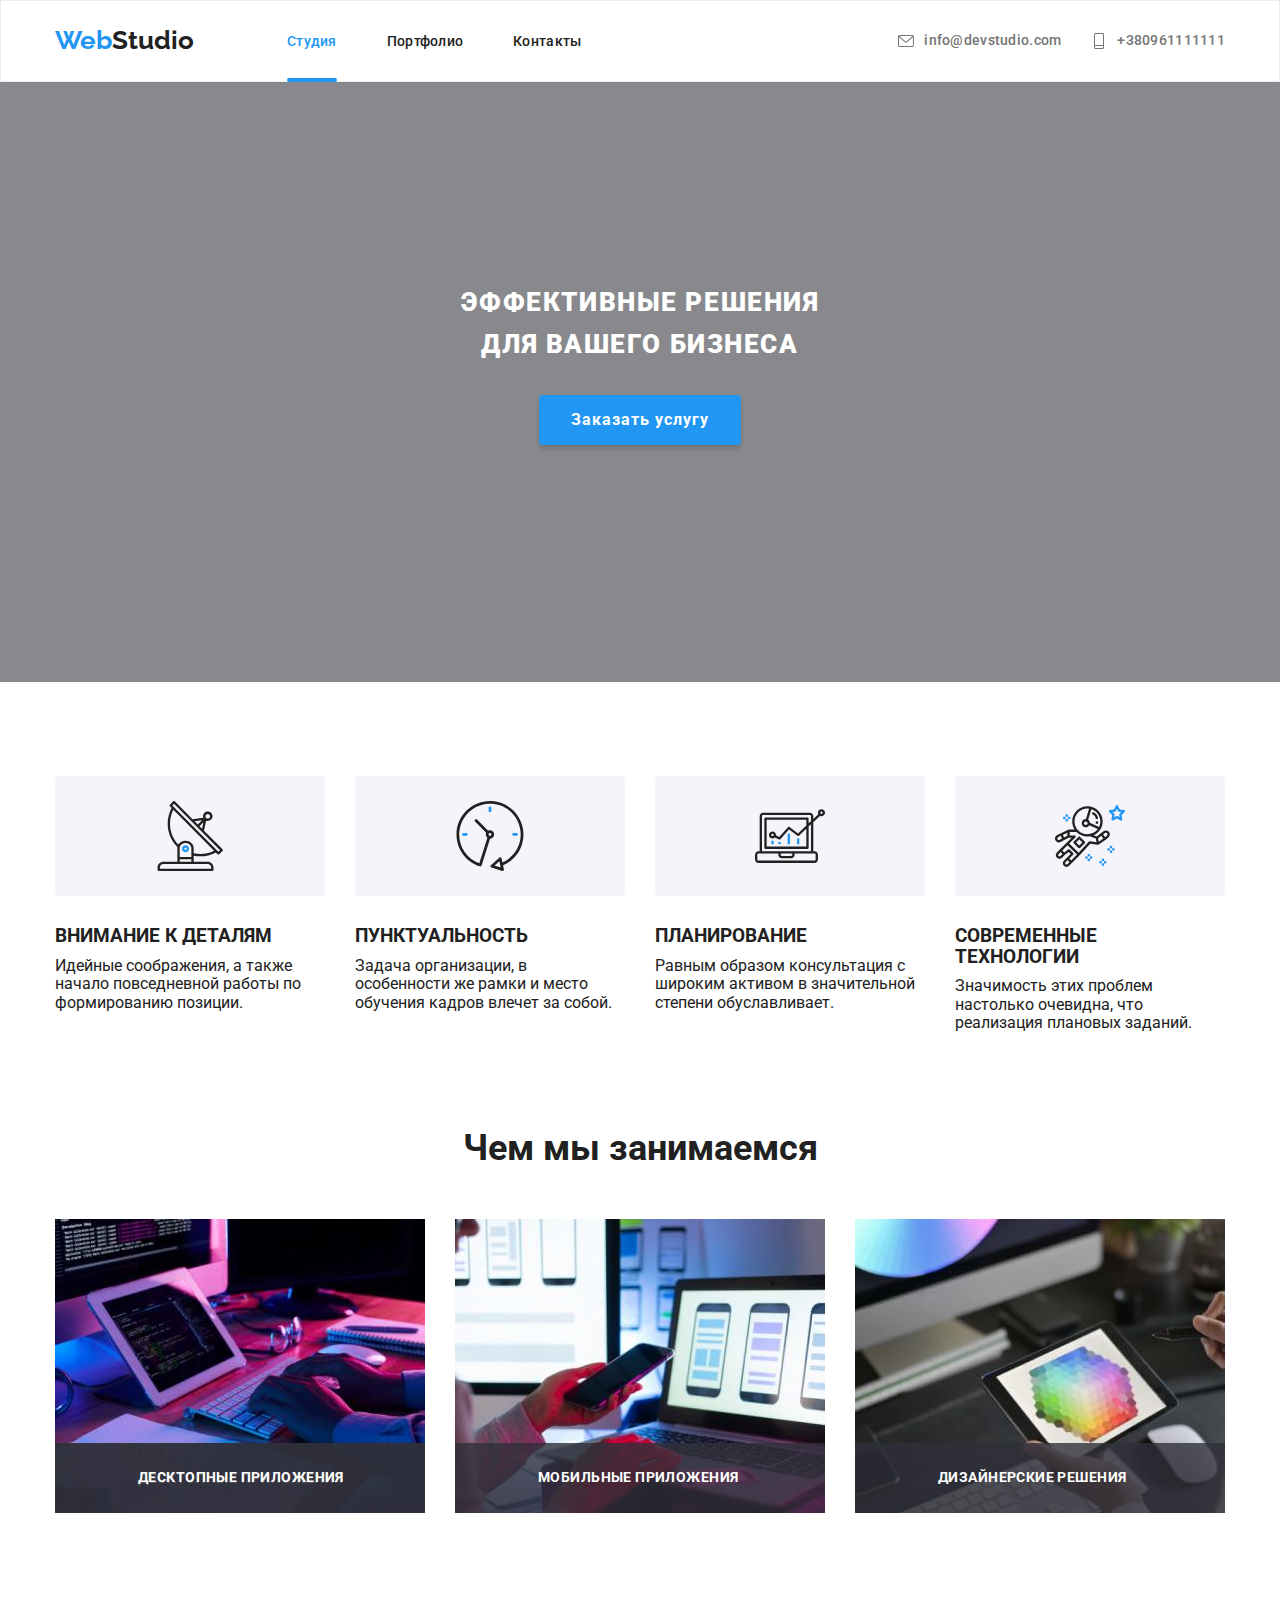
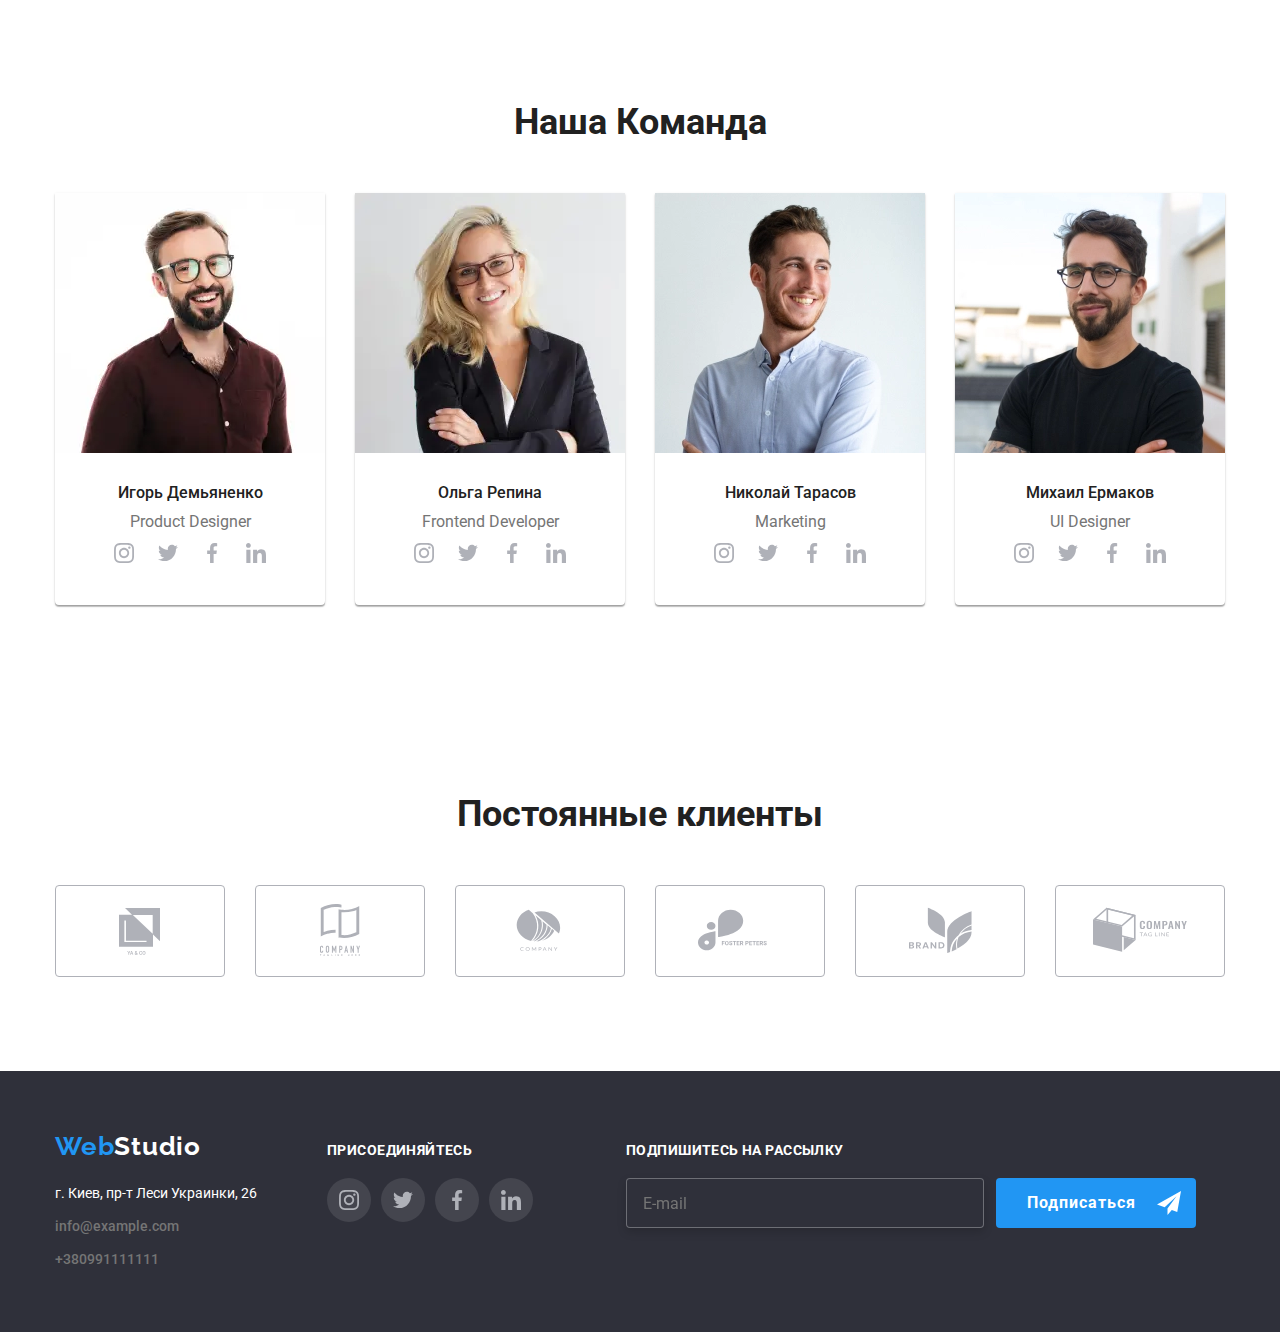
==== commit e811afaa: "hw8" ====
--- a/index.html
+++ b/index.html
@@ -23,12 +23,13 @@
   </head>
   <body>
     <header class="header">
-      <div class="header-container container">
+      <div class="container">
+         <nav class="main-nav">
         <a class="logo" href="index.html" lang="en">
           <span class="web">Web</span><span class="studio">Studio</span></a
         >
-        <nav class="main-nav">
-          <ul class="site-nav">
+        
+          <ul class="site-nav site-nav--margin">
             <li class="site-nav__item">
               <a href="./index.html" class="site-nav__link--current">Студия</a>
             </li>
@@ -706,15 +707,13 @@
           </span>
         </label>
           <label class="modal-form__label form-comment" for="comment">Коментарий
-          <textarea class="input-comment comment" name="comment"  id="comment" placeholder="Введите текст"></textarea>
+          <textarea class="modal-form__comment" name="comment"  id="comment" placeholder="Введите текст"></textarea>
         </label>
-          <div class="form-policy">
             <input class="madal-form__checkbox visually-hidden" type="checkbox" name="policy" id="checkbox-agr" />
-            <label for="checkbox-agr" class="madal-form-check">
+            <label class="modal-form__check" for="checkbox-agr">
           Соглашаюсь с рассылкой и принимаю&nbsp;
           <a class="modal-form__link" href="#">  Условия договора</a>
         </label>
-          </div>
           <button class="modal-form__button" type="submit">Отправить</button>
         </form>
         <button type="button" class="modal-btn" data-modal-close>
--- a/css/main.min.css
+++ b/css/main.min.css
@@ -1,3 +1,3 @@
-.visually-hidden{position:absolute;clip:rect(1px 1px 1px 1px);clip:rect(1px, 1px, 1px, 1px);padding:0;border:0;height:1px;width:1px;overflow:hidden}body{text-decoration:none;background-color:#fff;color:#212121;font-family:Roboto, Raleway, sans-serif}p,h1,h2,h3,h4,h5,h6{margin:0}ul{list-style:none;margin:0;padding:0}*::before,*::after{box-sizing:border-box}.checbox{-webkit-appearance:none;-moz-appearance:none;appearance:none}.list{list-style:none}a{text-decoration:none;list-style:none}img{display:block}.title{display:none}.container{margin-left:auto;margin-right:auto;padding-left:15px;padding-right:15px}@media screen and (min-width: 480px){.container{width:480px}}@media screen and (min-width: 768px){.container{width:768px}}@media screen and (min-width: 1200px){.container{width:1200px}}.section{padding-top:60px;padding-bottom:60px}@media screen and (min-width: 1200px){.section{padding-top:94px;padding-bottom:94px}}.logo{color:#212121;font-family:Raleway, sans-serif;font-style:normal;font-weight:700;font-size:26px;text-decoration:none;margin-right:95px}.web{color:#2196f3;font-family:Raleway, sans-serif;font-style:normal;font-weight:700;font-size:26px}.studio{color:#212121;font-family:Raleway, sans-serif;font-style:normal;font-weight:700;font-size:26px;text-decoration:none}.logo{display:flex;padding-top:24px;padding-bottom:25px}.modal{position:absolute;top:50%;left:50%;transform:translate(-50%, -50%) scale(1);background:#ffffff;box-shadow:0px 1px 3px rgba(0,0,0,0.12),0px 1px 1px rgba(0,0,0,0.14),0px 2px 1px rgba(0,0,0,0.2);border-radius:4px}@media screen and (max-width: 1199px){.modal{position:absolute;top:50%;left:50%;transform:translate(-50%, -50%);min-width:450px;min-height:609px}}@media screen and (min-width: 1200px){.modal{min-width:528px;min-height:581px}}.backdrop.is-hidden .modal{transform:translate(-50%, -50%) scale(0.9)}.backdrop{width:100vw;height:100vh;background:rgba(0,0,0,0.2);position:fixed;top:0;transition:opacity 250ms linear, visibility 250ms linear}.backdrop.is-hidden{visibility:hidden;opacity:0;pointer-events:none}.modal-form{display:flex;flex-direction:column;padding:40px;text-align:left}.modal-form__title{display:inline-block;font-weight:700;font-size:20px;line-height:1.15;letter-spacing:0.03em;color:#212121;margin-bottom:12px}@media screen and (max-width: 1199px){.modal-form__title{text-align:center}}.modal-form__checkbox{position:absolute;width:1px;height:1px;margin:-1px;border:0;padding:0;white-space:nowrap;clip-path:inset(100%);clip:rect(0 0 0 0);overflow:hidden}.modal-form__label{font-size:12px;line-height:1.16;letter-spacing:0.01em;color:#757575}.modal-form .modal-form__label+.modal-form__label{margin-top:10px}.modal-form__image{display:block;position:relative;margin-top:4px}.modal-form__input{width:100%;height:40px;padding-left:42px;border:1px solid rgba(33,33,33,0.2);border-radius:4px;transition:border 250ms linear}.modal-form__input:focus,.modal-form__comment:focus{outline:none;border-color:#2196f3}.modal-form__comment{display:block;width:100%;height:120px;margin-top:4px;border:1px solid rgba(33,33,33,0.2);border-radius:4px;padding:12px 16px;resize:none;transition:border 250ms linear}.modal-form__comment::placeholder{font-size:14px;line-height:1.14;letter-spacing:0.01em;color:rgba(117,117,117,0.5)}.modal-form__icon{display:block;position:absolute;top:50%;left:12px;width:18px;height:18px;transform:translateY(-50%);transition:fill 250ms linear}.modal-form__input:focus+.modal-form__icon{fill:#2196f3}.modal-form__check{font-size:12px;line-height:1.16px;display:flex;justify-content:center;align-items:center;margin-top:20px;margin-bottom:30px}@media screen and (min-width: 1200px){.modal-form__check{font-size:14px;line-height:1.71px}}.modal-form__check::before{display:block;content:"";width:16px;height:15px;margin-right:7px;background-image:url(../images/check-off.svg);cursor:pointer;transition:background-image 250ms linear}.modal-form__link{text-decoration:underline}.modal-form__checkbox:checked+.modal-form__check::before{background-image:url(/images/iconcheck.svg)}.modal-form__checkbox:focus+.modal-form__check::before{fill:#2196f3}.modal-form__button{padding:10px 55px;font-weight:700;font-size:16px;line-height:1.87;letter-spacing:0.06em;align-self:center;color:#ffffff;background:#2196f3;box-shadow:0px 4px 4px rgba(0,0,0,0.15);border-radius:4px;border:none;transition:background-color 250ms linear}.modal-form__button:hover,.modal-form__button:focus{background:#188ce8}.burger{background-color:#fff;border:none;cursor:pointer;padding:0;line-height:0}.burger:hover,.burger:focus{fill:#2196f3}@media screen and (min-width: 768px){.burger{display:none}}.mobile-menu{display:flex;flex-direction:column;justify-content:space-between;position:fixed;z-index:100;top:0;left:0;width:100vw;height:100vh;padding:48px 40px;opacity:0;visibility:hidden;pointer-events:none;background-color:#fff;transition:opasity 250ms linear, visibility 250ms linear}.mobile-menu.is-open{opacity:1;visibility:visible;pointer-events:all}.close{position:absolute;top:10px;right:15px;background-color:#fff;border:none;cursor:pointer;padding:0;line-height:0}.close:hover,.close:focus{fill:#2196f3}.burger__icon,.close__icon{width:40px;height:40px}.mobile-nav__item:not(:last-child){margin-bottom:32px}.mobile-nav__link{font-weight:500;font-size:40px;line-height:1.17;text-align:center;letter-spacing:0.02em;color:#212121}.mobile-nav__link:hover,.mobile-nav__link:focus{color:#2196f3}.mobile-menu__auth{display:block}.mobile-auth{margin-bottom:64px}.mobile-auth__item:not(:last-child){margin-bottom:32px}.mobile-auth__tel{font-weight:500;font-size:34px;line-height:1.17;letter-spacing:0.02em;color:#2196f3}.mobile-auth__mail{font-weight:500;font-size:24px;line-height:1.16;letter-spacing:0.02em;color:#212121}.mobile-auth__mail:hover,.mobile-auth__mail:focus{color:#2196f3}.mobile-network{display:flex}.mobile-network__link{padding:10px;font-weight:500;font-size:18px;line-height:1.22;letter-spacing:0.02em;color:#2196f3}@media screen and (max-width: 479px){.mobile-network__link{font-size:4vw}}.mobile-network__item:not(:last-child){border-right:1px solid rgba(33,33,33,0.2)}.section__title{color:#212121;font-weight:700;font-size:28px;line-height:1.17;text-align:center;margin-bottom:30px}@media screen and (min-width: 1200px){.section__title{font-size:36px;line-height:1.17;margin-bottom:50px}}.team-social{display:flex;justify-content:center}.team-social__link{display:flex;width:44px;height:44px;align-items:center;justify-content:center;border-radius:50%;transition:color 250ms linear, background-color 250ms linear}.team-social__icon{width:20px;height:20px;fill:#afb1b8}.team-social.social__item+.tiam-social__icon{margin-left:10px}.header{background-color:#fff;border:1px solid #ececec;margin:0 auto}.header-container{display:flex}.site-nav{display:flex}@media screen and (max-width: 767px){.site-nav{display:none}}@media (min-width: 768px) and (max-width: 1199px){.site-nav{margin-left:88px}}.site-nav__item{display:inline-flex;margin-right:50px;vertical-align:middle;position:relative}.site-nav__item:last-child{margin-right:0}.site-nav__link--current{font-family:Roboto;font-weight:500;line-height:16px;font-size:14px;letter-spacing:0.02em;color:#2196f3;padding-bottom:32px;padding-top:32px;text-decoration:none}.site-nav__link--current::after{content:"";width:100%;height:4px;position:absolute;background:#2196f3;border-radius:2px;display:block;bottom:-1px}.site-nav__link{font-family:Roboto;font-weight:500;font-size:14px;line-height:16px;letter-spacing:0.02em;color:#212121}.site-nav__link{padding-bottom:32px;padding-top:32px;transition:color 250ms linear}.site-nav__link:hover,.site-nav__link:focus{color:#2196f3}@media screen and (max-width: 767px){.contact-nav{display:none}}@media screen and (min-width: 1200px){.contact-nav{display:flex;justify-content:center;align-items:center}}@media (min-width: 768px) and (max-width: 1199px){.contact-nav__item:not(:last-child){margin-bottom:10px}}@media (min-width: 1200px){.contact-nav .contact-nav__item+.contact-nav__item{margin-left:30px}}.contact-nav__item{margin-right:30px}.contact-nav__item{align-items:center;color:#757575}.contact-nav__link{padding-top:32px;padding-bottom:32px;color:#757575;font-family:Roboto, sans-serif;font-weight:500;font-size:14px;line-height:1.14;letter-spacing:0.02em;text-decoration:none}@media screen and (min-width: 1200px){.contact-nav__link{padding-top:32px;padding-bottom:32px}}.contact-nav__link:hover,.contact-nav__link:focus{color:#2196f3;fill:#2196f3}.contact-nav__link{display:flex;justify-content:center;transition:color 250ms linear}.contact-nav__item:last-child{margin-right:0}.contact-nav__icon{margin-right:10px;fill:currentColor;justify-content:center;transition:fill 250ms linear}@media (min-width: 768px) and (max-width: 1199px){.contact-nav__icon{width:14px;height:10px}}.contact-nav__icon:hover,.contact-nav__icon:focus{fill:#2196f3}.hero-section{max-width:1600px;height:400px;padding-top:118px;padding-bottom:118px;margin-left:auto;margin-right:auto;background-color:#c4c4c4;text-align:center;background-image:linear-gradient(rgba(47,48,58,0.4), rgba(47,48,58,0.4)),url("/images/hero/hero480@1x.jpg");background-repeat:no-repeat;background-position:center;background-size:cover}@media screen and (min-device-pixel-ratio: 2), (min-resolution: 192dpi), (min-resolution: 2dppx){.hero-section{background-image:url("/images/hero/hero480@2x.jpg")}}@media screen and (min-width: 768px){.hero-section{background-image:linear-gradient(rgba(47,48,58,0.4), rgba(47,48,58,0.4)),url("/images/hero/hero768@1x.jpg")}}@media screen and (min-width: 768px) and (min-device-pixel-ratio: 2), screen and (min-width: 768px) and (min-resolution: 192dpi), screen and (min-width: 768px) and (min-resolution: 2dppx){.hero-section{background-image:url("/images/hero/hero768@2x.jpg")}}@media screen and (min-width: 1200px){.hero-section{max-width:1600px;height:600px;padding-top:200px;padding-bottom:200px;background-image:linear-gradient(rgba(47,48,58,0.4), rgba(47,48,58,0.4)),url("/images/hero/hero1200@1x.jpg")}}@media screen and (min-width: 1200px) and (min-device-pixel-ratio: 2), screen and (min-width: 1200px) and (min-resolution: 192dpi), screen and (min-width: 1200px) and (min-resolution: 2dppx){.hero-section{background-image:url("/images/hero/hero1200@2x.jpg")}}.hero-section .hero-title{color:#fff;margin:0 auto;margin-bottom:30px;width:360px;font-weight:900;font-size:26px;line-height:1.6;letter-spacing:0.06em;text-transform:uppercase}.header-btn{padding:10px 32px;font-weight:700;font-size:16px;line-height:1.87;letter-spacing:0.06em;color:#fff;box-shadow:0px 4px 4px rgba(0,0,0,0.15);border-radius:4px;border:none;background-color:#2196f3;transition:background-color 250ms linear}.header-btn:hover,.header-btn:focus{background-color:#118ce8}@media screen and (max-width: 767px){.feature-list{display:block;margin-bottom:60px}}@media screen and (min-width: 768px){.feature-list{display:flex;flex-wrap:wrap;margin:-15px}}@media screen and (max-width: 767px){.feature-item:not(:last-child){margin-bottom:30px}}@media screen and (min-width: 768px){.feature-item{margin:15px;flex-basis:calc((100% - 60px) / 2)}}@media screen and (min-width: 1200px){.feature-item{flex-basis:calc((100% - 120px) / 4)}}.title-feature{list-style:none;text-align:center;color:#212121;font-weight:700;line-height:1.1;margin-bottom:10px;text-transform:uppercase}@media screen and (min-width: 768px){.title-feature{text-align:left}}.feature-icon-bg{display:flex;align-items:center;justify-content:center;height:120px;margin-bottom:30px;padding:25px 0;border-radius:4px;background-color:#f5f4fa}.feature__icon{width:70px;height:70px}@media screen and (max-width: 1199px){.business{display:none}}.section--other-padding{padding-top:0px}.business-list{display:flex;justify-content:space-between}.business-list__text{position:absolute;bottom:27px;left:83px;font-weight:700;font-size:14px;line-height:1.14;letter-spacing:0.03em;text-transform:uppercase;color:#fff}.business-list__work{position:relative}.business-list__work::before{display:block;position:absolute;content:"";width:100%;bottom:0;left:0;height:70px;background:rgba(47,48,58,0.8)}.section--background{background-color:#f5f4fa}@media screen and (max-width: 767px){.team-list{display:block}}@media screen and (min-width: 768px){.team-list{display:flex;flex-wrap:wrap;margin:-15px}}@media screen and (min-width: 1200px){.team-list{display:flex;justify-content:space-between}}.team-list__name{color:#212121;font-weight:500;font-size:16px;line-height:1.2;text-align:center;margin-bottom:10px}.team-list__item{background-color:#fff;box-shadow:0px 1px 3px rgba(0,0,0,0.12),0px 1px 1px rgba(0,0,0,0.14),0px 2px 1px rgba(0,0,0,0.2);border-radius:0px 0px 4px 4px}@media screen and (max-width: 767px){.team-list__item:not(:last-child){margin-bottom:30px}}@media screen and (min-width: 768px){.team-list__item{width:354px;margin:15px}}@media screen and (min-width: 1200px){.team-list__item{flex-basis:calc((100% - 120px) / 4)}}.team-list__info{padding-top:30px;padding-bottom:30px}.team-list__text{font-weight:400;font-size:16px;line-height:1.2;text-align:center;color:#757575}.team-list__network{margin-top:16px}.team-social__link:hover,.team-social__link:focus{background-color:#2196f3}.tean-social__link:hover .team-social__icon,.team-social__link:focus .team-social__icon{fill:#fff}.clients-list{display:flex}@media screen and (max-width: 767px){.clients-list{flex-wrap:wrap;margin:-15px}}@media (min-width: 768px) and (max-width: 1199px){.clients-list{flex-wrap:wrap;margin:-15px}}@media screen and (min-width: 1200px){.clients-list{margin:-15px}}@media screen and (max-width: 767px){.clients-list__item{margin:15px;flex-basis:calc((100% - 60px) / 2)}}@media (min-width: 768px) and (max-width: 1199px){.clients-list__item{margin:15px;flex-basis:calc((100% - 90px) / 3)}}@media screen and (min-width: 1200px){.clients-list__item{margin:15px;flex-basis:calc((100% - 150px) / 6)}}.clients-list__link{display:flex;align-items:center;justify-content:center;height:92px;border:1px solid #afb1b8;border-radius:4px;color:#afb1b8;transition:color 250ms linear, border 250ms linear}.clients-list__link:hover,.clients-list__link:focus{color:#2196f3;border:1px solid #2196f3}.clients-list__icon{width:106px;fill:currentColor}.footer{padding-top:60px;padding-bottom:60px;background-color:#2f303a}@media screen and (max-width: 767px){.footer__container{display:block;text-align:center}}@media (min-width: 768px) and (max-width: 1199px){.footer__container{display:flex;flex-wrap:wrap;justify-content:space-around;align-items:baseline}}@media screen and (min-width: 1200px){.footer__container{display:flex;align-items:baseline}}.logo--footer{display:block;margin-bottom:20px;font-family:Raleway;font-weight:bold;font-size:26px;line-height:1.2;letter-spacing:0.03em;color:#fff}.contacts{font-family:Roboto, sans-serif;font-style:normal;font-size:14px;color:#fff;text-decoration:none;list-style:none;display:block}.contacts__item{margin-bottom:9px}.contacts__item:last-child{margin-bottom:0px}.contacts__address{font-family:Roboto, sans-serif;font-style:normal;font-weight:normal;font-size:14px;line-height:1.71;color:#fff;text-decoration:none}.contacts__mail{color:#757575;font-family:Roboto, sans-serif;font-style:normal;font-weight:500;font-size:14px;text-decoration:none;line-height:1.71;transition:color 250ms linear}.contacts__mail:hover,.contacts__mail:focus{color:#2196f3}.contacts__tel{color:#757575;font-family:Roboto, sans-serif;font-style:normal;font-weight:500;font-size:14px;text-decoration:none;line-height:1.71;transition:color 250ms linear}.contacts__tel:hover,.contacts__tel:focus{color:#2196f3}@media (min-width: 768px) and (max-width: 1199px){.footer.left{display:flex;flex-direction:column;align-items:center;justify-content:center}}@media screen and (min-width: 1200px){.footer.left{width:231px}}.social-footer-list{display:flex;margin-top:0;margin-bottom:0;align-items:center;justify-content:center;margin-left:auto;margin-right:auto;padding-left:0}@media (min-width: 768px) and (max-width: 1199px){.footer-right{display:flex;flex-direction:column;align-items:center;justify-content:center}}@media screen and (min-width: 1200px){.footer-right{margin-left:70px}}@media screen and (max-width: 767px){.right{margin-bottom:60px}}@media screen and (min-width: 1200px){.right{width:206px}}.footer-right__title{font-family:Roboto;font-style:normal;font-weight:700;font-size:14px;line-height:16px;letter-spacing:0.03em;margin-bottom:20px;justify-content:center;color:#fff}.footer-social{display:flex;justify-content:center}.footer-social__list{width:44px;height:44px;margin-right:10px;list-style:none}.footer-social__link{display:flex;padding:0;width:44px;height:44px;background-color:rgba(255,255,255,0.1);border-radius:50%;justify-content:center;align-items:center;transition:background-color 250ms linear}.footer-social__link:hover,.footer-social__link:focus{fill:#fff;background-color:#2196f3}.footer-social__list:last-child{margin-right:0}.footer-social__icon{fill:#fff;transition:fill 250ms linear}.footer-social__icon:hover,.footer-social__icon:focus{fill:#fff}@media (min-width: 768px) and (max-width: 1199px){.footer-subscribe{text-align:center;margin-top:60px}}@media screen and (min-width: 1200px){.footer-subscribe{display:flex;flex-direction:column;margin-left:93px}}@media (min-width: 768px) and (max-width: 1199px){.footer-form{display:flex;flex-direction:column;width:450px;align-items:center;justify-content:center}}@media screen and (min-width: 1200px){.footer-form{display:flex}}.footer-subscribe__title{font-family:Roboto;font-style:normal;font-weight:700;font-size:14px;line-height:16px;letter-spacing:0.03em;margin-bottom:20px;justify-content:flex-end;color:#fff}.footer-form__input{width:358px;height:50px;border:1px solid rgba(255,255,255,0.3);filter:drop-shadow(0px 4px 4px rgba(0,0,0,0.15));border-radius:4px;background:#2f303a;margin-right:12px;padding-left:16px;color:#fff}.footer-form__input:hover,.footer-form__input:focus{background:#2f303a}.footer-form__button{font-weight:700;font-size:16px;line-height:1.87;position:relative;display:flex;align-items:center;cursor:pointer;padding:10px 29px;letter-spacing:0.06em;min-width:200px;height:50px;background:#2196f3;border-radius:4px;border-color:transparent;color:#fff;transition:box-shadow 250ms linear, background-color 250ms linear}.footer-form__button:focus,.footer-form__button:hover{box-shadow:0px 4px 4px rgba(0,0,0,0.15);background-color:#188ce8}.footer-form__icon{position:absolute;margin-left:10px;top:50%;transform:translateY(-50%);right:13px}.filter{display:flex;flex-wrap:wrap;margin-bottom:40px}@media screen and (max-width: 767px){.filter{display:flex;flex-wrap:wrap}}@media screen and (min-width: 768px){.filter{display:flex;justify-content:center;margin-bottom:30px}}@media screen and (min-width: 1200px){.filter{margin-bottom:50px}}.filter__button{font-weight:500;font-size:16px;padding:6px 22px;min-width:auto;line-height:1.6;text-align:center;background-color:#f5f4fa;color:#212121;border-radius:4px;border:none;transition:background-color 250ms linear, color 250ms linear,+.visually-hidden{position:absolute;clip:rect(1px 1px 1px 1px);clip:rect(1px, 1px, 1px, 1px);padding:0;border:0;height:1px;width:1px;overflow:hidden}body{text-decoration:none;background-color:#fff;color:#212121;font-family:Roboto, Raleway, sans-serif}p,h1,h2,h3,h4,h5,h6{margin:0}ul{list-style:none;margin:0;padding:0}*::before,*::after{box-sizing:border-box}.checbox{-webkit-appearance:none;-moz-appearance:none;appearance:none}.list{list-style:none}a{text-decoration:none;list-style:none}img{display:block;max-width:100%;height:auto}.title{display:none}.container{margin-left:auto;margin-right:auto;padding-left:15px;padding-right:15px}@media screen and (min-width: 480px){.container{width:480px}}@media screen and (min-width: 768px){.container{width:768px}}@media screen and (min-width: 1200px){.container{width:1200px}}.section{padding-top:60px;padding-bottom:60px}@media screen and (min-width: 1200px){.section{padding-top:94px;padding-bottom:94px}}.logo{color:#212121;font-family:Raleway, sans-serif;font-style:normal;font-weight:700;font-size:26px;text-decoration:none}@media screen and (min-width: 1200px){.logo{font-size:26px;line-height:1.2}}.web{color:#2196f3;font-family:Raleway, sans-serif;font-style:normal;font-weight:700;font-size:26px}.studio{color:#212121;font-family:Raleway, sans-serif;font-style:normal;font-weight:700;font-size:26px;text-decoration:none}.logo{display:flex;padding-top:24px;padding-bottom:25px}.modal{position:absolute;top:50%;left:50%;transform:translate(-50%, -50%) scale(1);background:#ffffff;box-shadow:0px 1px 3px rgba(0,0,0,0.12),0px 1px 1px rgba(0,0,0,0.14),0px 2px 1px rgba(0,0,0,0.2);border-radius:4px}@media screen and (max-width: 1199px){.modal{position:absolute;top:50%;left:50%;transform:translate(-50%, -50%);min-width:450px;min-height:609px}}@media screen and (min-width: 1200px){.modal{min-width:528px;min-height:581px}}.backdrop.is-hidden .modal{transform:translate(-50%, -50%) scale(0.9)}.backdrop{width:100vw;height:100vh;background:rgba(0,0,0,0.2);position:fixed;top:0;transition:opacity 250ms linear, visibility 250ms linear}.backdrop.is-hidden{visibility:hidden;opacity:0;pointer-events:none}.modal-form{display:flex;flex-direction:column;padding:40px;text-align:left}.modal-form__title{display:inline-block;font-weight:700;font-size:20px;line-height:1.15;letter-spacing:0.03em;color:#212121;margin-bottom:12px}@media screen and (max-width: 1199px){.modal-form__title{text-align:center}}.modal-form__checkbox{position:absolute;width:1px;height:1px;margin:-1px;border:0;padding:0;white-space:nowrap;clip-path:inset(100%);clip:rect(0 0 0 0);overflow:hidden}.modal-form__label{font-size:12px;line-height:1.16;letter-spacing:0.01em;color:#757575}.modal-form .modal-form__label+.modal-form__label{margin-top:10px}.modal-form__image{display:block;position:relative;margin-top:4px}.modal-form__input{width:100%;height:40px;padding-left:42px;border:1px solid rgba(33,33,33,0.2);border-radius:4px;transition:border 250ms linear}.modal-form__input:focus,.modal-form__comment:focus{outline:none;border-color:#2196f3}.modal-form__comment{display:block;width:100%;height:120px;margin-top:4px;border:1px solid rgba(33,33,33,0.2);border-radius:4px;padding:12px 16px;resize:none;transition:border 250ms linear}.modal-form__comment::placeholder{font-size:14px;line-height:1.14;letter-spacing:0.01em;color:rgba(117,117,117,0.5)}.modal-form__icon{display:block;position:absolute;top:50%;left:12px;width:18px;height:18px;transform:translateY(-50%);transition:fill 250ms linear}.modal-form__input:focus+.modal-form__icon{fill:#2196f3}.modal-form__check{font-size:12px;line-height:1.16px;display:flex;justify-content:center;align-items:center;margin-top:20px;margin-bottom:30px}@media screen and (min-width: 1200px){.modal-form__check{font-size:14px;line-height:1.71px}}.modal-form__check::before{display:block;content:"";width:16px;height:15px;margin-right:7px;background-image:url(/images/iconcheck.svg);transition:background-image 250ms linear}.modal-form__link{text-decoration:underline;color:#2196f3}.modal-form__checkbox:checked+.modal-form__check::before{background-image:url(/images/iconcheck.svg)}.modal-form__checkbox:focus+.modal-form__check::before{fill:#2196f3}.modal-form__button{padding:10px 55px;font-weight:700;font-size:16px;line-height:1.87;letter-spacing:0.06em;align-self:center;color:#ffffff;background:#2196f3;box-shadow:0px 4px 4px rgba(0,0,0,0.15);border-radius:4px;border:none;transition:background-color 250ms linear}.modal-form__button:hover,.modal-form__button:focus{background:#188ce8}.modal-btn{display:flex;justify-content:center;align-items:center;position:absolute;top:8px;right:8px;width:30px;height:30px;background-color:#ffffff;border:1px solid rgba(0,0,0,0.1);border-radius:50%}.burger{background-color:#fff;border:none;cursor:pointer;padding:0;line-height:0}.burger:hover,.burger:focus{fill:#2196f3}@media screen and (min-width: 768px){.burger{display:none}}.mobile-menu{display:flex;flex-direction:column;justify-content:space-between;position:fixed;z-index:100;top:0;left:0;width:100vw;height:100vh;padding:48px 40px;opacity:0;visibility:hidden;pointer-events:none;background-color:#fff;transition:opasity 250ms linear, visibility 250ms linear}.mobile-menu.is-open{opacity:1;visibility:visible;pointer-events:all}.close{position:absolute;top:10px;right:15px;background-color:#fff;border:none;cursor:pointer;padding:0;line-height:0}.close:hover,.close:focus{fill:#2196f3}.burger__icon,.close__icon{width:40px;height:40px}.mobile-nav__item:not(:last-child){margin-bottom:32px}.mobile-nav__link{font-weight:500;font-size:40px;line-height:1.17;text-align:center;letter-spacing:0.02em;color:#212121}.mobile-nav__link:hover,.mobile-nav__link:focus{color:#2196f3}.mobile-menu__auth{display:block}.mobile-auth{margin-bottom:64px}.mobile-auth__item:not(:last-child){margin-bottom:32px}.mobile-auth__tel{font-weight:500;font-size:34px;line-height:1.17;letter-spacing:0.02em;color:#2196f3}.mobile-auth__mail{font-weight:500;font-size:24px;line-height:1.16;letter-spacing:0.02em;color:#212121}.mobile-auth__mail:hover,.mobile-auth__mail:focus{color:#2196f3}.mobile-network{display:flex}.mobile-network__link{padding:10px;font-weight:500;font-size:18px;line-height:1.22;letter-spacing:0.02em;color:#2196f3}@media screen and (max-width: 479px){.mobile-network__link{font-size:4vw}}.mobile-network__item:not(:last-child){border-right:1px solid rgba(33,33,33,0.2)}.section__title{color:#212121;font-weight:700;font-size:28px;line-height:1.17;text-align:center;margin-bottom:30px}@media screen and (min-width: 1200px){.section__title{font-size:36px;line-height:1.17;margin-bottom:50px}}.team-social{display:flex;justify-content:center}.team-social__link{display:flex;width:44px;height:44px;align-items:center;justify-content:center;border-radius:50%;transition:color 250ms linear, background-color 250ms linear}.team-social__icon{width:20px;height:20px;fill:#afb1b8}.team-social.social__item+.tiam-social__icon{margin-left:10px}.header{background-color:#fff;border:1px solid #ececec}.header .container{display:flex;align-items:center;justify-content:space-between}.main-nav{display:flex}.site-nav{display:flex}.site-nav--margin{margin-left:93px}@media screen and (max-width: 767px){.site-nav{display:none}}@media (min-width: 768px) and (max-width: 1199px){.site-nav{margin-left:88px}}.site-nav__item{display:inline-flex;vertical-align:middle;position:relative}.site-nav .site-nav__item+.site-nav__item{margin-left:50px}.site-nav__link--current{font-family:Roboto;font-weight:500;line-height:16px;font-size:14px;letter-spacing:0.02em;color:#2196f3;padding-bottom:32px;padding-top:32px;text-decoration:none}.site-nav__link--current::after{content:"";width:100%;height:4px;position:absolute;background:#2196f3;border-radius:2px;display:block;bottom:-1px}.site-nav__link{font-family:Roboto;font-weight:500;font-size:14px;line-height:16px;letter-spacing:0.02em;color:#212121}.site-nav__link{padding-bottom:32px;padding-top:32px;transition:color 250ms linear}.site-nav__link:hover,.site-nav__link:focus{color:#2196f3}@media screen and (max-width: 767px){.contact-nav{display:none}}@media screen and (min-width: 1200px){.contact-nav{display:flex;justify-content:center;align-items:center}}@media (min-width: 768px) and (max-width: 1199px){.contact-nav__item:not(:last-child){margin-bottom:10px}}@media (min-width: 1200px){.contact-nav .contact-nav__item+.contact-nav__item{margin-left:30px}}.contact-nav__link{color:#757575;font-family:Roboto, sans-serif;font-weight:500;font-size:14px;line-height:1.14;letter-spacing:0.02em;text-decoration:none}@media screen and (min-width: 1200px){.contact-nav__link{padding-top:32px;padding-bottom:32px}}.contact-nav__link:hover,.contact-nav__link:focus{color:#2196f3;fill:#2196f3}.contact-nav__link{display:flex;transition:color 250ms linear}.contact-nav__icon{margin-right:10px;fill:currentColor;justify-content:center;transition:fill 250ms linear}@media (min-width: 768px) and (max-width: 1199px){.contact-nav__icon{width:14px}}.contact-nav__icon:hover,.contact-nav__icon:focus{fill:#2196f3}.hero-section{max-width:1600px;height:400px;padding-top:118px;padding-bottom:118px;margin-left:auto;margin-right:auto;background-color:#c4c4c4;text-align:center;background-image:linear-gradient(rgba(47,48,58,0.4), rgba(47,48,58,0.4)),url("/images/hero/hero480@1x.jpg");background-repeat:no-repeat;background-position:center;background-size:cover}@media screen and (min-device-pixel-ratio: 2), (min-resolution: 192dpi), (min-resolution: 2dppx){.hero-section{background-image:url("/images/hero/hero480@2x.jpg")}}@media screen and (min-width: 768px){.hero-section{background-image:linear-gradient(rgba(47,48,58,0.4), rgba(47,48,58,0.4)),url("/images/hero/hero768@1x.jpg")}}@media screen and (min-width: 768px) and (min-device-pixel-ratio: 2), screen and (min-width: 768px) and (min-resolution: 192dpi), screen and (min-width: 768px) and (min-resolution: 2dppx){.hero-section{background-image:url("/images/hero/hero768@2x.jpg")}}@media screen and (min-width: 1200px){.hero-section{max-width:1600px;height:600px;padding-top:200px;padding-bottom:200px;background-image:linear-gradient(rgba(47,48,58,0.4), rgba(47,48,58,0.4)),url("/images/hero/hero1200@1x.jpg")}}@media screen and (min-width: 1200px) and (min-device-pixel-ratio: 2), screen and (min-width: 1200px) and (min-resolution: 192dpi), screen and (min-width: 1200px) and (min-resolution: 2dppx){.hero-section{background-image:url("/images/hero/hero1200@2x.jpg")}}.hero-section .hero-title{color:#fff;margin:0 auto;margin-bottom:30px;width:360px;font-weight:900;font-size:26px;line-height:1.6;letter-spacing:0.06em;text-transform:uppercase}.header-btn{padding:10px 32px;font-weight:700;font-size:16px;line-height:1.87;letter-spacing:0.06em;color:#fff;box-shadow:0px 4px 4px rgba(0,0,0,0.15);border-radius:4px;border:none;background-color:#2196f3;transition:background-color 250ms linear}.header-btn:hover,.header-btn:focus{background-color:#118ce8}@media screen and (max-width: 767px){.feature-list{display:block;margin-bottom:60px}}@media screen and (min-width: 768px){.feature-list{display:flex;flex-wrap:wrap;margin:-15px}}@media screen and (max-width: 767px){.feature-item:not(:last-child){margin-bottom:30px}}@media screen and (min-width: 768px){.feature-item{margin:15px;flex-basis:calc((100% - 60px) / 2)}}@media screen and (min-width: 1200px){.feature-item{flex-basis:calc((100% - 120px) / 4)}}.title-feature{list-style:none;text-align:center;color:#212121;font-weight:700;line-height:1.1;margin-bottom:10px;text-transform:uppercase}@media screen and (min-width: 768px){.title-feature{text-align:left}}.feature-icon-bg{display:flex;align-items:center;justify-content:center;height:120px;margin-bottom:30px;padding:25px 0;border-radius:4px;background-color:#f5f4fa}.feature__icon{width:70px;height:70px}@media screen and (max-width: 1199px){.business{display:none}}.section--other-padding{padding-top:0px}.business-list{display:flex;justify-content:space-between}.business-list__text{position:absolute;bottom:27px;left:83px;font-weight:700;font-size:14px;line-height:1.14;letter-spacing:0.03em;text-transform:uppercase;color:#fff}.business-list__work{position:relative}.business-list__work::before{display:block;position:absolute;content:"";width:100%;bottom:0;left:0;height:70px;background:rgba(47,48,58,0.8)}.section--background{background-color:#f5f4fa}@media screen and (max-width: 767px){.team-list{display:block}}@media screen and (min-width: 768px){.team-list{display:flex;flex-wrap:wrap;margin:-15px}}@media screen and (min-width: 1200px){.team-list{display:flex;justify-content:space-between}}.team-list__name{color:#212121;font-weight:500;font-size:16px;line-height:1.2;text-align:center;margin-bottom:10px}.team-list__item{background-color:#fff;box-shadow:0px 1px 3px rgba(0,0,0,0.12),0px 1px 1px rgba(0,0,0,0.14),0px 2px 1px rgba(0,0,0,0.2);border-radius:0px 0px 4px 4px}@media screen and (max-width: 767px){.team-list__item:not(:last-child){margin-bottom:30px}}@media screen and (min-width: 768px){.team-list__item{width:354px;margin:15px}}@media screen and (min-width: 1200px){.team-list__item{flex-basis:calc((100% - 120px) / 4)}}.team-list__info{padding-top:30px;padding-bottom:30px}.team-list__text{font-weight:400;font-size:16px;line-height:1.2;text-align:center;color:#757575}.team-list__network{margin-top:16px}.team-social__link:hover,.team-social__link:focus{background-color:#2196f3}.tean-social__link:hover .team-social__icon,.team-social__link:focus .team-social__icon{fill:#fff}.clients-list{display:flex}@media screen and (max-width: 767px){.clients-list{flex-wrap:wrap;margin:-15px}}@media (min-width: 768px) and (max-width: 1199px){.clients-list{flex-wrap:wrap;margin:-15px}}@media screen and (min-width: 1200px){.clients-list{margin:-15px}}@media screen and (max-width: 767px){.clients-list__item{margin:15px;flex-basis:calc((100% - 60px) / 2)}}@media (min-width: 768px) and (max-width: 1199px){.clients-list__item{margin:15px;flex-basis:calc((100% - 90px) / 3)}}@media screen and (min-width: 1200px){.clients-list__item{margin:15px;flex-basis:calc((100% - 150px) / 6)}}.clients-list__link{display:flex;align-items:center;justify-content:center;height:92px;border:1px solid #afb1b8;border-radius:4px;color:#afb1b8;transition:color 250ms linear, border 250ms linear}.clients-list__link:hover,.clients-list__link:focus{color:#2196f3;border:1px solid #2196f3}.clients-list__icon{width:106px;fill:currentColor}.footer{padding-top:60px;padding-bottom:60px;background-color:#2f303a}@media screen and (max-width: 767px){.footer__container{display:block;text-align:center}}@media (min-width: 768px) and (max-width: 1199px){.footer__container{display:flex;flex-wrap:wrap;justify-content:space-around;align-items:baseline}}@media screen and (min-width: 1200px){.footer__container{display:flex;align-items:baseline}}.logo--footer{display:block;margin-bottom:20px;font-family:Raleway;font-weight:bold;font-size:26px;line-height:1.2;letter-spacing:0.03em;color:#fff}.contacts{font-family:Roboto, sans-serif;font-style:normal;font-size:14px;color:#fff;text-decoration:none;list-style:none;display:block}.contacts__item{margin-bottom:9px}.contacts__item:last-child{margin-bottom:0px}.contacts__address{font-family:Roboto, sans-serif;font-style:normal;font-weight:normal;font-size:14px;line-height:1.71;color:#fff;text-decoration:none}.contacts__mail{color:#757575;font-family:Roboto, sans-serif;font-style:normal;font-weight:500;font-size:14px;text-decoration:none;line-height:1.71;transition:color 250ms linear}.contacts__mail:hover,.contacts__mail:focus{color:#2196f3}.contacts__tel{color:#757575;font-family:Roboto, sans-serif;font-style:normal;font-weight:500;font-size:14px;text-decoration:none;line-height:1.71;transition:color 250ms linear}.contacts__tel:hover,.contacts__tel:focus{color:#2196f3}@media (min-width: 768px) and (max-width: 1199px){.footer.left{display:flex;flex-direction:column;align-items:center;justify-content:center}}@media screen and (min-width: 1200px){.footer.left{width:231px}}.social-footer-list{display:flex;margin-top:0;margin-bottom:0;align-items:center;justify-content:center;margin-left:auto;margin-right:auto;padding-left:0}@media (min-width: 768px) and (max-width: 1199px){.footer-right{display:flex;flex-direction:column;align-items:center;justify-content:center}}@media screen and (min-width: 1200px){.footer-right{margin-left:70px}}@media screen and (max-width: 767px){.right{margin-bottom:60px}}@media screen and (min-width: 1200px){.right{width:206px}}.footer-right__title{font-family:Roboto;font-style:normal;font-weight:700;font-size:14px;line-height:16px;letter-spacing:0.03em;margin-bottom:20px;justify-content:center;color:#fff}.footer-social{display:flex;justify-content:center}.footer-social__list{width:44px;height:44px;margin-right:10px;list-style:none}.footer-social__link{display:flex;padding:0;width:44px;height:44px;background-color:rgba(255,255,255,0.1);border-radius:50%;justify-content:center;align-items:center;transition:background-color 250ms linear}.footer-social__link:hover,.footer-social__link:focus{fill:#fff;background-color:#2196f3}.footer-social__list:last-child{margin-right:0}.footer-social__icon{fill:#fff;transition:fill 250ms linear}.footer-social__icon:hover,.footer-social__icon:focus{fill:#fff}@media (min-width: 768px) and (max-width: 1199px){.footer-subscribe{text-align:center;margin-top:60px}}@media screen and (min-width: 1200px){.footer-subscribe{display:flex;flex-direction:column;margin-left:93px}}@media (min-width: 768px) and (max-width: 1199px){.footer-form{display:flex;flex-direction:column;width:450px;align-items:center;justify-content:center}}@media screen and (min-width: 1200px){.footer-form{display:flex}}.footer-subscribe__title{font-family:Roboto;font-style:normal;font-weight:700;font-size:14px;line-height:16px;letter-spacing:0.03em;margin-bottom:20px;justify-content:flex-end;color:#fff}.footer-form__input{width:358px;height:50px;border:1px solid rgba(255,255,255,0.3);filter:drop-shadow(0px 4px 4px rgba(0,0,0,0.15));border-radius:4px;background:#2f303a;margin-right:12px;padding-left:16px;color:#fff}.footer-form__input:hover,.footer-form__input:focus{background:#2f303a}.footer-form__button{font-weight:700;font-size:16px;line-height:1.87;position:relative;display:flex;align-items:center;cursor:pointer;padding:10px 29px;letter-spacing:0.06em;min-width:200px;height:50px;background:#2196f3;border-radius:4px;border-color:transparent;color:#fff;transition:box-shadow 250ms linear, background-color 250ms linear}.footer-form__button:focus,.footer-form__button:hover{box-shadow:0px 4px 4px rgba(0,0,0,0.15);background-color:#188ce8}.footer-form__icon{position:absolute;margin-left:10px;top:50%;transform:translateY(-50%);right:13px}.filter{display:flex;flex-wrap:wrap;margin-bottom:40px}@media screen and (max-width: 767px){.filter{display:flex;flex-wrap:wrap}}@media screen and (min-width: 768px){.filter{display:flex;justify-content:center;margin-bottom:30px}}@media screen and (min-width: 1200px){.filter{margin-bottom:50px}}.filter__button{font-weight:500;font-size:16px;padding:6px 22px;min-width:auto;line-height:1.6;text-align:center;background-color:#f5f4fa;color:#212121;border-radius:4px;border:none;transition:background-color 250ms linear, color 250ms linear,  box-shadow 250ms linear}.filter__button:hover,.filter__button:focus{color:#fff;background-color:#2196f3;box-shadow:0px 3px 1px rgba(0,0,0,0.1),0px 1px 2px rgba(0,0,0,0.08),0px 2px 2px rgba(0,0,0,0.12)}.filter__item:not(:last-child){margin-right:8px}@media screen and (max-width: 767px){.filter__item:nth-child(-n+3){margin-bottom:8px}}@media screen and (min-width: 768px){.filter__item{margin-bottom:0}}@media screen and (min-width: 768px){.flex-container{display:flex;flex-wrap:wrap;margin:-15px}}.flex-container__item{border:1px solid #eeeeee}@media screen and (min-width: 768px){.flex-container__item{width:354px;margin:15px;flex-basis:calc((100% - 60px) / 2)}}@media screen and (min-width: 1200px){.flex-container__item{width:370px;flex-basis:calc((100% - 90px) / 3)}}.flex-container__item:not(:last-child){margin-bottom:30px}.flex-container__info{padding:20px 24px}.flex-container__title{color:#212121;font-weight:700;font-size:18px;line-height:2;letter-spacing:0.06em;margin-bottom:4px}.flex-container__description{font-size:16px;line-height:1.9;color:#757575}.flex-container__link{display:block}.flex-container__item:hover,.flex-container__item:focus{box-shadow:0px 1px 1px rgba(0,0,0,0.12),0px 4px 4px rgba(0,0,0,0.06),1px 4px 6px rgba(0,0,0,0.16);transition:box-shadow 250ms linear}.flex-container__box{position:relative;width:100%;height:100%;background-color:rgba(33,150,243,0.9);overflow:hidden}.flex-container__text{position:absolute;top:0;left:0;height:100%;padding:63px 24px;font-size:18px;line-height:1.56;letter-spacing:0.03em;color:#fff;background-color:rgba(33,150,243,0.9);transform:translateY(100%);transition:transform 250ms linear}.flex-container__link:hover .flex-container__text,.flex-container__link:focus .flex-container__text{transform:translateY(0)}
 /*# sourceMappingURL=main.min.css.map */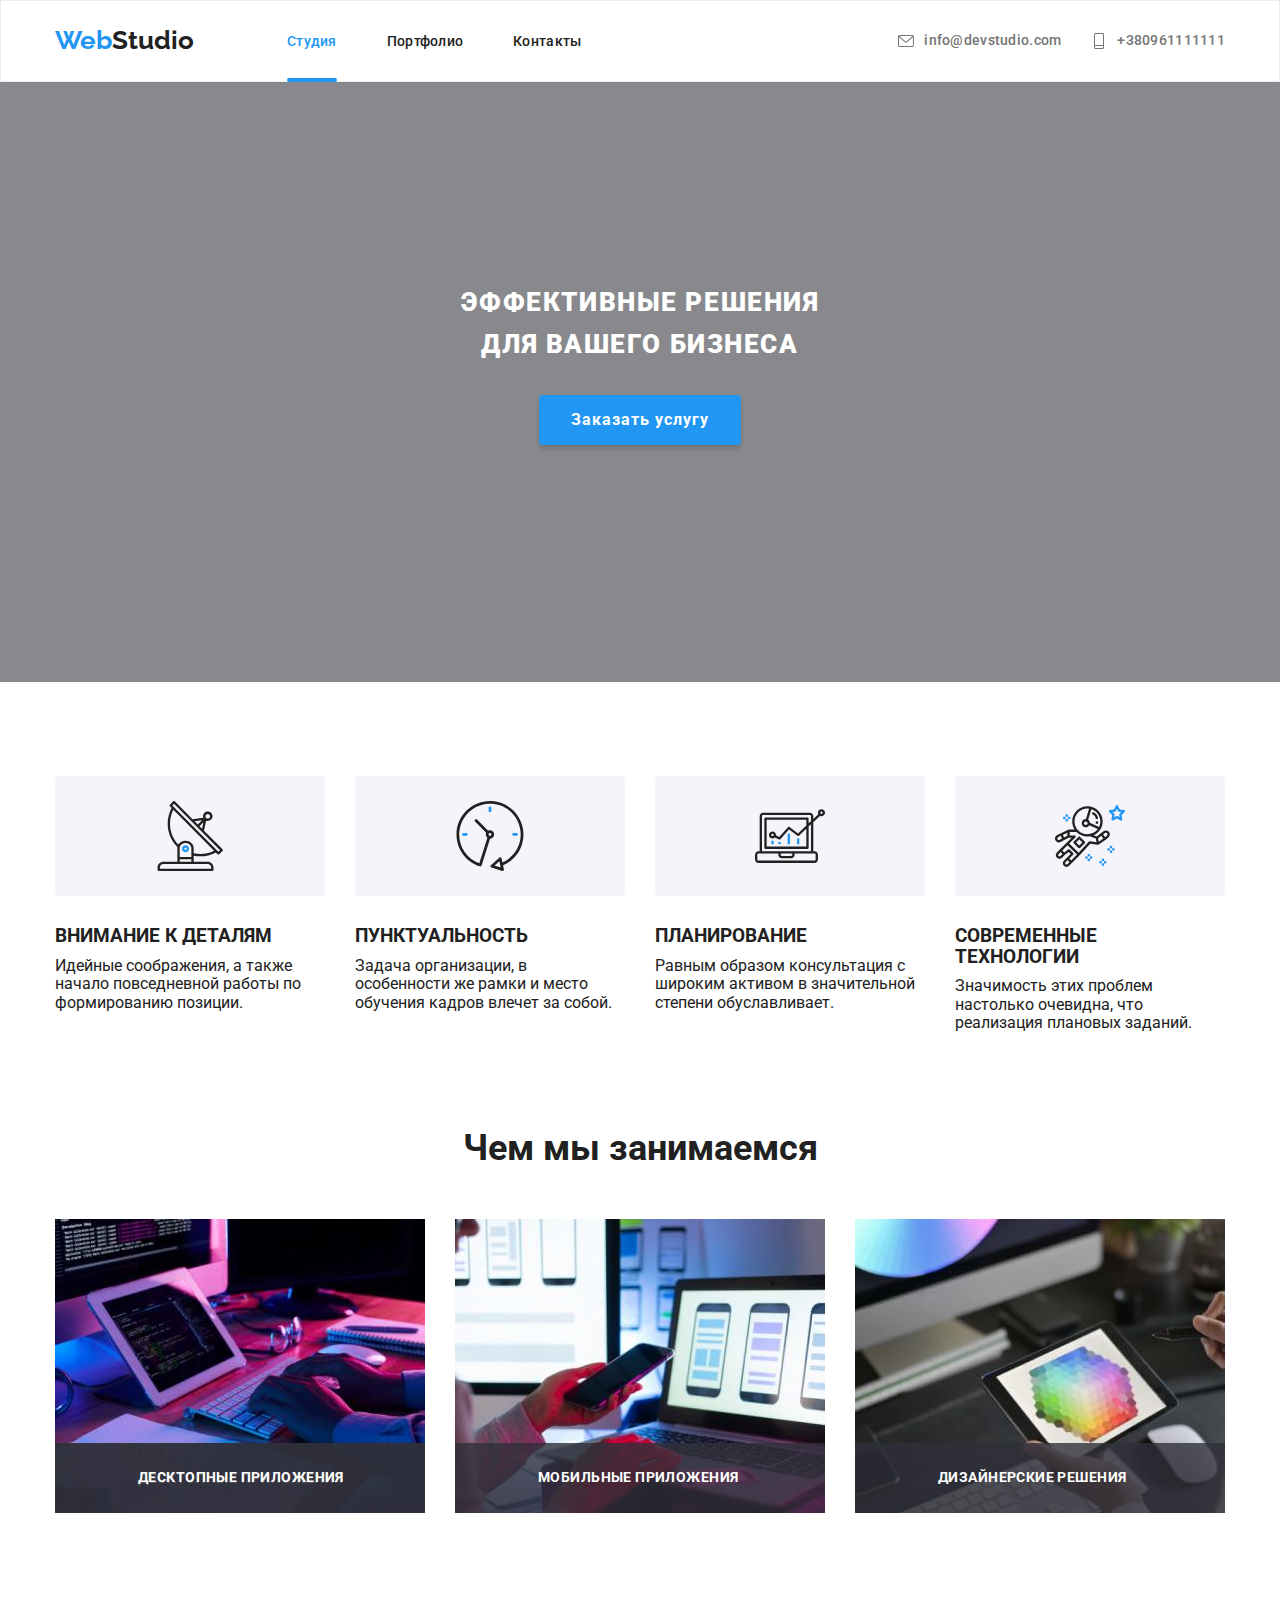
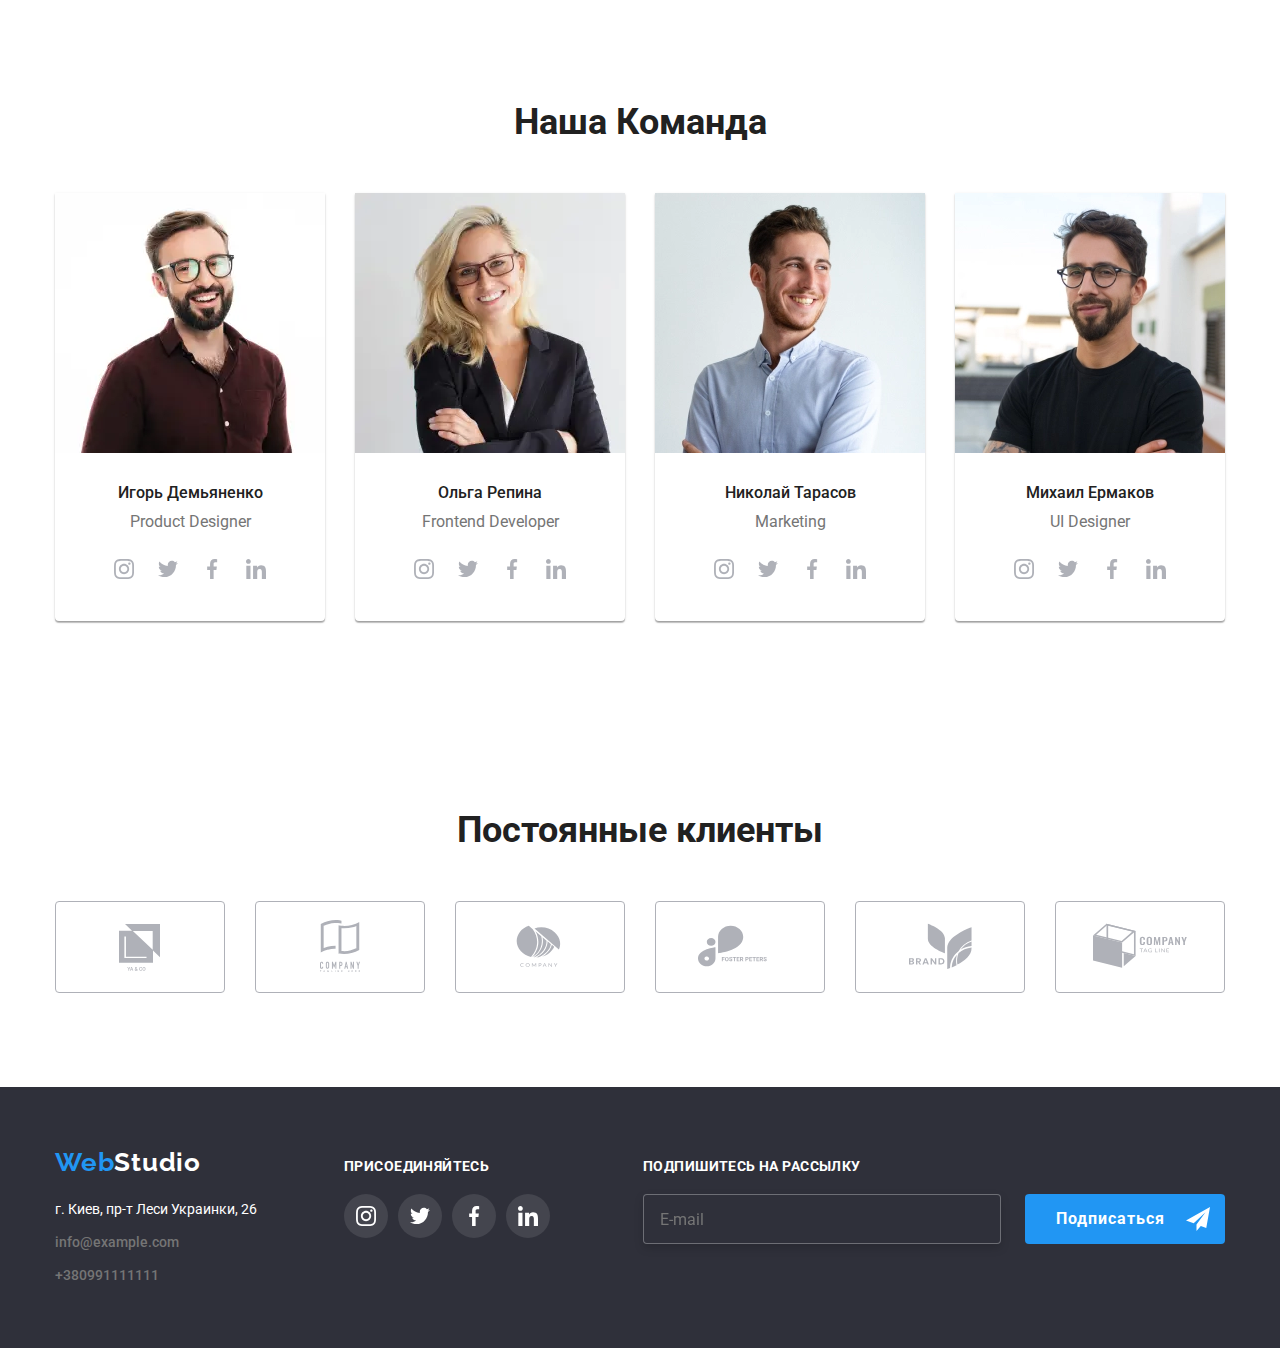
==== commit 2c2debb4: "hw8" ====
--- a/index.html
+++ b/index.html
@@ -631,7 +631,7 @@
             </ul>
           </address>
           </div>
-          <div class="footer-right">
+          <div class="right footer-right">
             <p class="footer-right__title">ПРИСОЕДИНЯЙТЕСЬ</p>
           <ul class="footer-social">
             <li class="footer-social__list">
@@ -709,7 +709,7 @@
           <label class="modal-form__label form-comment" for="comment">Коментарий
           <textarea class="modal-form__comment" name="comment"  id="comment" placeholder="Введите текст"></textarea>
         </label>
-            <input class="madal-form__checkbox visually-hidden" type="checkbox" name="policy" id="checkbox-agr" />
+            <input class="modal-form__checkbox visually-hidden" type="checkbox" name="policy" id="checkbox-agr" />
             <label class="modal-form__check" for="checkbox-agr">
           Соглашаюсь с рассылкой и принимаю&nbsp;
           <a class="modal-form__link" href="#">  Условия договора</a>
--- a/css/main.min.css
+++ b/css/main.min.css
@@ -1,3 +1,3 @@
-.visually-hidden{position:absolute;clip:rect(1px 1px 1px 1px);clip:rect(1px, 1px, 1px, 1px);padding:0;border:0;height:1px;width:1px;overflow:hidden}body{text-decoration:none;background-color:#fff;color:#212121;font-family:Roboto, Raleway, sans-serif}p,h1,h2,h3,h4,h5,h6{margin:0}ul{list-style:none;margin:0;padding:0}*::before,*::after{box-sizing:border-box}.checbox{-webkit-appearance:none;-moz-appearance:none;appearance:none}.list{list-style:none}a{text-decoration:none;list-style:none}img{display:block;max-width:100%;height:auto}.title{display:none}.container{margin-left:auto;margin-right:auto;padding-left:15px;padding-right:15px}@media screen and (min-width: 480px){.container{width:480px}}@media screen and (min-width: 768px){.container{width:768px}}@media screen and (min-width: 1200px){.container{width:1200px}}.section{padding-top:60px;padding-bottom:60px}@media screen and (min-width: 1200px){.section{padding-top:94px;padding-bottom:94px}}.logo{color:#212121;font-family:Raleway, sans-serif;font-style:normal;font-weight:700;font-size:26px;text-decoration:none}@media screen and (min-width: 1200px){.logo{font-size:26px;line-height:1.2}}.web{color:#2196f3;font-family:Raleway, sans-serif;font-style:normal;font-weight:700;font-size:26px}.studio{color:#212121;font-family:Raleway, sans-serif;font-style:normal;font-weight:700;font-size:26px;text-decoration:none}.logo{display:flex;padding-top:24px;padding-bottom:25px}.modal{position:absolute;top:50%;left:50%;transform:translate(-50%, -50%) scale(1);background:#ffffff;box-shadow:0px 1px 3px rgba(0,0,0,0.12),0px 1px 1px rgba(0,0,0,0.14),0px 2px 1px rgba(0,0,0,0.2);border-radius:4px}@media screen and (max-width: 1199px){.modal{position:absolute;top:50%;left:50%;transform:translate(-50%, -50%);min-width:450px;min-height:609px}}@media screen and (min-width: 1200px){.modal{min-width:528px;min-height:581px}}.backdrop.is-hidden .modal{transform:translate(-50%, -50%) scale(0.9)}.backdrop{width:100vw;height:100vh;background:rgba(0,0,0,0.2);position:fixed;top:0;transition:opacity 250ms linear, visibility 250ms linear}.backdrop.is-hidden{visibility:hidden;opacity:0;pointer-events:none}.modal-form{display:flex;flex-direction:column;padding:40px;text-align:left}.modal-form__title{display:inline-block;font-weight:700;font-size:20px;line-height:1.15;letter-spacing:0.03em;color:#212121;margin-bottom:12px}@media screen and (max-width: 1199px){.modal-form__title{text-align:center}}.modal-form__checkbox{position:absolute;width:1px;height:1px;margin:-1px;border:0;padding:0;white-space:nowrap;clip-path:inset(100%);clip:rect(0 0 0 0);overflow:hidden}.modal-form__label{font-size:12px;line-height:1.16;letter-spacing:0.01em;color:#757575}.modal-form .modal-form__label+.modal-form__label{margin-top:10px}.modal-form__image{display:block;position:relative;margin-top:4px}.modal-form__input{width:100%;height:40px;padding-left:42px;border:1px solid rgba(33,33,33,0.2);border-radius:4px;transition:border 250ms linear}.modal-form__input:focus,.modal-form__comment:focus{outline:none;border-color:#2196f3}.modal-form__comment{display:block;width:100%;height:120px;margin-top:4px;border:1px solid rgba(33,33,33,0.2);border-radius:4px;padding:12px 16px;resize:none;transition:border 250ms linear}.modal-form__comment::placeholder{font-size:14px;line-height:1.14;letter-spacing:0.01em;color:rgba(117,117,117,0.5)}.modal-form__icon{display:block;position:absolute;top:50%;left:12px;width:18px;height:18px;transform:translateY(-50%);transition:fill 250ms linear}.modal-form__input:focus+.modal-form__icon{fill:#2196f3}.modal-form__check{font-size:12px;line-height:1.16px;display:flex;justify-content:center;align-items:center;margin-top:20px;margin-bottom:30px}@media screen and (min-width: 1200px){.modal-form__check{font-size:14px;line-height:1.71px}}.modal-form__check::before{display:block;content:"";width:16px;height:15px;margin-right:7px;background-image:url(/images/iconcheck.svg);transition:background-image 250ms linear}.modal-form__link{text-decoration:underline;color:#2196f3}.modal-form__checkbox:checked+.modal-form__check::before{background-image:url(/images/iconcheck.svg)}.modal-form__checkbox:focus+.modal-form__check::before{fill:#2196f3}.modal-form__button{padding:10px 55px;font-weight:700;font-size:16px;line-height:1.87;letter-spacing:0.06em;align-self:center;color:#ffffff;background:#2196f3;box-shadow:0px 4px 4px rgba(0,0,0,0.15);border-radius:4px;border:none;transition:background-color 250ms linear}.modal-form__button:hover,.modal-form__button:focus{background:#188ce8}.modal-btn{display:flex;justify-content:center;align-items:center;position:absolute;top:8px;right:8px;width:30px;height:30px;background-color:#ffffff;border:1px solid rgba(0,0,0,0.1);border-radius:50%}.burger{background-color:#fff;border:none;cursor:pointer;padding:0;line-height:0}.burger:hover,.burger:focus{fill:#2196f3}@media screen and (min-width: 768px){.burger{display:none}}.mobile-menu{display:flex;flex-direction:column;justify-content:space-between;position:fixed;z-index:100;top:0;left:0;width:100vw;height:100vh;padding:48px 40px;opacity:0;visibility:hidden;pointer-events:none;background-color:#fff;transition:opasity 250ms linear, visibility 250ms linear}.mobile-menu.is-open{opacity:1;visibility:visible;pointer-events:all}.close{position:absolute;top:10px;right:15px;background-color:#fff;border:none;cursor:pointer;padding:0;line-height:0}.close:hover,.close:focus{fill:#2196f3}.burger__icon,.close__icon{width:40px;height:40px}.mobile-nav__item:not(:last-child){margin-bottom:32px}.mobile-nav__link{font-weight:500;font-size:40px;line-height:1.17;text-align:center;letter-spacing:0.02em;color:#212121}.mobile-nav__link:hover,.mobile-nav__link:focus{color:#2196f3}.mobile-menu__auth{display:block}.mobile-auth{margin-bottom:64px}.mobile-auth__item:not(:last-child){margin-bottom:32px}.mobile-auth__tel{font-weight:500;font-size:34px;line-height:1.17;letter-spacing:0.02em;color:#2196f3}.mobile-auth__mail{font-weight:500;font-size:24px;line-height:1.16;letter-spacing:0.02em;color:#212121}.mobile-auth__mail:hover,.mobile-auth__mail:focus{color:#2196f3}.mobile-network{display:flex}.mobile-network__link{padding:10px;font-weight:500;font-size:18px;line-height:1.22;letter-spacing:0.02em;color:#2196f3}@media screen and (max-width: 479px){.mobile-network__link{font-size:4vw}}.mobile-network__item:not(:last-child){border-right:1px solid rgba(33,33,33,0.2)}.section__title{color:#212121;font-weight:700;font-size:28px;line-height:1.17;text-align:center;margin-bottom:30px}@media screen and (min-width: 1200px){.section__title{font-size:36px;line-height:1.17;margin-bottom:50px}}.team-social{display:flex;justify-content:center}.team-social__link{display:flex;width:44px;height:44px;align-items:center;justify-content:center;border-radius:50%;transition:color 250ms linear, background-color 250ms linear}.team-social__icon{width:20px;height:20px;fill:#afb1b8}.team-social.social__item+.tiam-social__icon{margin-left:10px}.header{background-color:#fff;border:1px solid #ececec}.header .container{display:flex;align-items:center;justify-content:space-between}.main-nav{display:flex}.site-nav{display:flex}.site-nav--margin{margin-left:93px}@media screen and (max-width: 767px){.site-nav{display:none}}@media (min-width: 768px) and (max-width: 1199px){.site-nav{margin-left:88px}}.site-nav__item{display:inline-flex;vertical-align:middle;position:relative}.site-nav .site-nav__item+.site-nav__item{margin-left:50px}.site-nav__link--current{font-family:Roboto;font-weight:500;line-height:16px;font-size:14px;letter-spacing:0.02em;color:#2196f3;padding-bottom:32px;padding-top:32px;text-decoration:none}.site-nav__link--current::after{content:"";width:100%;height:4px;position:absolute;background:#2196f3;border-radius:2px;display:block;bottom:-1px}.site-nav__link{font-family:Roboto;font-weight:500;font-size:14px;line-height:16px;letter-spacing:0.02em;color:#212121}.site-nav__link{padding-bottom:32px;padding-top:32px;transition:color 250ms linear}.site-nav__link:hover,.site-nav__link:focus{color:#2196f3}@media screen and (max-width: 767px){.contact-nav{display:none}}@media screen and (min-width: 1200px){.contact-nav{display:flex;justify-content:center;align-items:center}}@media (min-width: 768px) and (max-width: 1199px){.contact-nav__item:not(:last-child){margin-bottom:10px}}@media (min-width: 1200px){.contact-nav .contact-nav__item+.contact-nav__item{margin-left:30px}}.contact-nav__link{color:#757575;font-family:Roboto, sans-serif;font-weight:500;font-size:14px;line-height:1.14;letter-spacing:0.02em;text-decoration:none}@media screen and (min-width: 1200px){.contact-nav__link{padding-top:32px;padding-bottom:32px}}.contact-nav__link:hover,.contact-nav__link:focus{color:#2196f3;fill:#2196f3}.contact-nav__link{display:flex;transition:color 250ms linear}.contact-nav__icon{margin-right:10px;fill:currentColor;justify-content:center;transition:fill 250ms linear}@media (min-width: 768px) and (max-width: 1199px){.contact-nav__icon{width:14px}}.contact-nav__icon:hover,.contact-nav__icon:focus{fill:#2196f3}.hero-section{max-width:1600px;height:400px;padding-top:118px;padding-bottom:118px;margin-left:auto;margin-right:auto;background-color:#c4c4c4;text-align:center;background-image:linear-gradient(rgba(47,48,58,0.4), rgba(47,48,58,0.4)),url("/images/hero/hero480@1x.jpg");background-repeat:no-repeat;background-position:center;background-size:cover}@media screen and (min-device-pixel-ratio: 2), (min-resolution: 192dpi), (min-resolution: 2dppx){.hero-section{background-image:url("/images/hero/hero480@2x.jpg")}}@media screen and (min-width: 768px){.hero-section{background-image:linear-gradient(rgba(47,48,58,0.4), rgba(47,48,58,0.4)),url("/images/hero/hero768@1x.jpg")}}@media screen and (min-width: 768px) and (min-device-pixel-ratio: 2), screen and (min-width: 768px) and (min-resolution: 192dpi), screen and (min-width: 768px) and (min-resolution: 2dppx){.hero-section{background-image:url("/images/hero/hero768@2x.jpg")}}@media screen and (min-width: 1200px){.hero-section{max-width:1600px;height:600px;padding-top:200px;padding-bottom:200px;background-image:linear-gradient(rgba(47,48,58,0.4), rgba(47,48,58,0.4)),url("/images/hero/hero1200@1x.jpg")}}@media screen and (min-width: 1200px) and (min-device-pixel-ratio: 2), screen and (min-width: 1200px) and (min-resolution: 192dpi), screen and (min-width: 1200px) and (min-resolution: 2dppx){.hero-section{background-image:url("/images/hero/hero1200@2x.jpg")}}.hero-section .hero-title{color:#fff;margin:0 auto;margin-bottom:30px;width:360px;font-weight:900;font-size:26px;line-height:1.6;letter-spacing:0.06em;text-transform:uppercase}.header-btn{padding:10px 32px;font-weight:700;font-size:16px;line-height:1.87;letter-spacing:0.06em;color:#fff;box-shadow:0px 4px 4px rgba(0,0,0,0.15);border-radius:4px;border:none;background-color:#2196f3;transition:background-color 250ms linear}.header-btn:hover,.header-btn:focus{background-color:#118ce8}@media screen and (max-width: 767px){.feature-list{display:block;margin-bottom:60px}}@media screen and (min-width: 768px){.feature-list{display:flex;flex-wrap:wrap;margin:-15px}}@media screen and (max-width: 767px){.feature-item:not(:last-child){margin-bottom:30px}}@media screen and (min-width: 768px){.feature-item{margin:15px;flex-basis:calc((100% - 60px) / 2)}}@media screen and (min-width: 1200px){.feature-item{flex-basis:calc((100% - 120px) / 4)}}.title-feature{list-style:none;text-align:center;color:#212121;font-weight:700;line-height:1.1;margin-bottom:10px;text-transform:uppercase}@media screen and (min-width: 768px){.title-feature{text-align:left}}.feature-icon-bg{display:flex;align-items:center;justify-content:center;height:120px;margin-bottom:30px;padding:25px 0;border-radius:4px;background-color:#f5f4fa}.feature__icon{width:70px;height:70px}@media screen and (max-width: 1199px){.business{display:none}}.section--other-padding{padding-top:0px}.business-list{display:flex;justify-content:space-between}.business-list__text{position:absolute;bottom:27px;left:83px;font-weight:700;font-size:14px;line-height:1.14;letter-spacing:0.03em;text-transform:uppercase;color:#fff}.business-list__work{position:relative}.business-list__work::before{display:block;position:absolute;content:"";width:100%;bottom:0;left:0;height:70px;background:rgba(47,48,58,0.8)}.section--background{background-color:#f5f4fa}@media screen and (max-width: 767px){.team-list{display:block}}@media screen and (min-width: 768px){.team-list{display:flex;flex-wrap:wrap;margin:-15px}}@media screen and (min-width: 1200px){.team-list{display:flex;justify-content:space-between}}.team-list__name{color:#212121;font-weight:500;font-size:16px;line-height:1.2;text-align:center;margin-bottom:10px}.team-list__item{background-color:#fff;box-shadow:0px 1px 3px rgba(0,0,0,0.12),0px 1px 1px rgba(0,0,0,0.14),0px 2px 1px rgba(0,0,0,0.2);border-radius:0px 0px 4px 4px}@media screen and (max-width: 767px){.team-list__item:not(:last-child){margin-bottom:30px}}@media screen and (min-width: 768px){.team-list__item{width:354px;margin:15px}}@media screen and (min-width: 1200px){.team-list__item{flex-basis:calc((100% - 120px) / 4)}}.team-list__info{padding-top:30px;padding-bottom:30px}.team-list__text{font-weight:400;font-size:16px;line-height:1.2;text-align:center;color:#757575}.team-list__network{margin-top:16px}.team-social__link:hover,.team-social__link:focus{background-color:#2196f3}.tean-social__link:hover .team-social__icon,.team-social__link:focus .team-social__icon{fill:#fff}.clients-list{display:flex}@media screen and (max-width: 767px){.clients-list{flex-wrap:wrap;margin:-15px}}@media (min-width: 768px) and (max-width: 1199px){.clients-list{flex-wrap:wrap;margin:-15px}}@media screen and (min-width: 1200px){.clients-list{margin:-15px}}@media screen and (max-width: 767px){.clients-list__item{margin:15px;flex-basis:calc((100% - 60px) / 2)}}@media (min-width: 768px) and (max-width: 1199px){.clients-list__item{margin:15px;flex-basis:calc((100% - 90px) / 3)}}@media screen and (min-width: 1200px){.clients-list__item{margin:15px;flex-basis:calc((100% - 150px) / 6)}}.clients-list__link{display:flex;align-items:center;justify-content:center;height:92px;border:1px solid #afb1b8;border-radius:4px;color:#afb1b8;transition:color 250ms linear, border 250ms linear}.clients-list__link:hover,.clients-list__link:focus{color:#2196f3;border:1px solid #2196f3}.clients-list__icon{width:106px;fill:currentColor}.footer{padding-top:60px;padding-bottom:60px;background-color:#2f303a}@media screen and (max-width: 767px){.footer__container{display:block;text-align:center}}@media (min-width: 768px) and (max-width: 1199px){.footer__container{display:flex;flex-wrap:wrap;justify-content:space-around;align-items:baseline}}@media screen and (min-width: 1200px){.footer__container{display:flex;align-items:baseline}}.logo--footer{display:block;margin-bottom:20px;font-family:Raleway;font-weight:bold;font-size:26px;line-height:1.2;letter-spacing:0.03em;color:#fff}.contacts{font-family:Roboto, sans-serif;font-style:normal;font-size:14px;color:#fff;text-decoration:none;list-style:none;display:block}.contacts__item{margin-bottom:9px}.contacts__item:last-child{margin-bottom:0px}.contacts__address{font-family:Roboto, sans-serif;font-style:normal;font-weight:normal;font-size:14px;line-height:1.71;color:#fff;text-decoration:none}.contacts__mail{color:#757575;font-family:Roboto, sans-serif;font-style:normal;font-weight:500;font-size:14px;text-decoration:none;line-height:1.71;transition:color 250ms linear}.contacts__mail:hover,.contacts__mail:focus{color:#2196f3}.contacts__tel{color:#757575;font-family:Roboto, sans-serif;font-style:normal;font-weight:500;font-size:14px;text-decoration:none;line-height:1.71;transition:color 250ms linear}.contacts__tel:hover,.contacts__tel:focus{color:#2196f3}@media (min-width: 768px) and (max-width: 1199px){.footer.left{display:flex;flex-direction:column;align-items:center;justify-content:center}}@media screen and (min-width: 1200px){.footer.left{width:231px}}.social-footer-list{display:flex;margin-top:0;margin-bottom:0;align-items:center;justify-content:center;margin-left:auto;margin-right:auto;padding-left:0}@media (min-width: 768px) and (max-width: 1199px){.footer-right{display:flex;flex-direction:column;align-items:center;justify-content:center}}@media screen and (min-width: 1200px){.footer-right{margin-left:70px}}@media screen and (max-width: 767px){.right{margin-bottom:60px}}@media screen and (min-width: 1200px){.right{width:206px}}.footer-right__title{font-family:Roboto;font-style:normal;font-weight:700;font-size:14px;line-height:16px;letter-spacing:0.03em;margin-bottom:20px;justify-content:center;color:#fff}.footer-social{display:flex;justify-content:center}.footer-social__list{width:44px;height:44px;margin-right:10px;list-style:none}.footer-social__link{display:flex;padding:0;width:44px;height:44px;background-color:rgba(255,255,255,0.1);border-radius:50%;justify-content:center;align-items:center;transition:background-color 250ms linear}.footer-social__link:hover,.footer-social__link:focus{fill:#fff;background-color:#2196f3}.footer-social__list:last-child{margin-right:0}.footer-social__icon{fill:#fff;transition:fill 250ms linear}.footer-social__icon:hover,.footer-social__icon:focus{fill:#fff}@media (min-width: 768px) and (max-width: 1199px){.footer-subscribe{text-align:center;margin-top:60px}}@media screen and (min-width: 1200px){.footer-subscribe{display:flex;flex-direction:column;margin-left:93px}}@media (min-width: 768px) and (max-width: 1199px){.footer-form{display:flex;flex-direction:column;width:450px;align-items:center;justify-content:center}}@media screen and (min-width: 1200px){.footer-form{display:flex}}.footer-subscribe__title{font-family:Roboto;font-style:normal;font-weight:700;font-size:14px;line-height:16px;letter-spacing:0.03em;margin-bottom:20px;justify-content:flex-end;color:#fff}.footer-form__input{width:358px;height:50px;border:1px solid rgba(255,255,255,0.3);filter:drop-shadow(0px 4px 4px rgba(0,0,0,0.15));border-radius:4px;background:#2f303a;margin-right:12px;padding-left:16px;color:#fff}.footer-form__input:hover,.footer-form__input:focus{background:#2f303a}.footer-form__button{font-weight:700;font-size:16px;line-height:1.87;position:relative;display:flex;align-items:center;cursor:pointer;padding:10px 29px;letter-spacing:0.06em;min-width:200px;height:50px;background:#2196f3;border-radius:4px;border-color:transparent;color:#fff;transition:box-shadow 250ms linear, background-color 250ms linear}.footer-form__button:focus,.footer-form__button:hover{box-shadow:0px 4px 4px rgba(0,0,0,0.15);background-color:#188ce8}.footer-form__icon{position:absolute;margin-left:10px;top:50%;transform:translateY(-50%);right:13px}.filter{display:flex;flex-wrap:wrap;margin-bottom:40px}@media screen and (max-width: 767px){.filter{display:flex;flex-wrap:wrap}}@media screen and (min-width: 768px){.filter{display:flex;justify-content:center;margin-bottom:30px}}@media screen and (min-width: 1200px){.filter{margin-bottom:50px}}.filter__button{font-weight:500;font-size:16px;padding:6px 22px;min-width:auto;line-height:1.6;text-align:center;background-color:#f5f4fa;color:#212121;border-radius:4px;border:none;transition:background-color 250ms linear, color 250ms linear,+.visually-hidden{position:absolute;clip:rect(1px 1px 1px 1px);clip:rect(1px, 1px, 1px, 1px);padding:0;border:0;height:1px;width:1px;overflow:hidden}body{text-decoration:none;background-color:#fff;color:#212121;font-family:Roboto, Raleway, sans-serif}p,h1,h2,h3,h4,h5,h6{margin:0}ul{list-style:none;margin:0;padding:0}*::before,*::after{box-sizing:border-box}.checbox{-webkit-appearance:none;-moz-appearance:none;appearance:none}.list{list-style:none}a{text-decoration:none;list-style:none}img{display:block;max-width:100%;height:auto}.title{display:none}.container{margin-left:auto;margin-right:auto;padding-left:15px;padding-right:15px}@media screen and (min-width: 480px){.container{width:480px}}@media screen and (min-width: 768px){.container{width:768px}}@media screen and (min-width: 1200px){.container{width:1200px}}.section{padding-top:60px;padding-bottom:60px}@media screen and (min-width: 1200px){.section{padding-top:94px;padding-bottom:94px}}.logo{color:#212121;font-family:Raleway, sans-serif;font-style:normal;font-weight:700;font-size:26px;text-decoration:none}@media screen and (min-width: 1200px){.logo{font-size:26px;line-height:1.2}}.web{color:#2196f3;font-family:Raleway, sans-serif;font-style:normal;font-weight:700;font-size:26px}.studio{color:#212121;font-family:Raleway, sans-serif;font-style:normal;font-weight:700;font-size:26px;text-decoration:none}.logo{display:flex;padding-top:24px;padding-bottom:25px}.modal{position:absolute;top:50%;left:50%;transform:translate(-50%, -50%) scale(1);background:#ffffff;box-shadow:0px 1px 3px rgba(0,0,0,0.12),0px 1px 1px rgba(0,0,0,0.14),0px 2px 1px rgba(0,0,0,0.2);border-radius:4px}@media screen and (max-width: 1199px){.modal{position:absolute;top:50%;left:50%;transform:translate(-50%, -50%);min-width:450px;min-height:609px}}@media screen and (min-width: 1200px){.modal{min-width:528px;min-height:581px}}.backdrop.is-hidden .modal{transform:translate(-50%, -50%) scale(0.9)}.backdrop{width:100vw;height:100vh;background:rgba(0,0,0,0.2);position:fixed;top:0;transition:opacity 250ms linear, visibility 250ms linear}.backdrop.is-hidden{visibility:hidden;opacity:0;pointer-events:none}.modal-form{display:flex;flex-direction:column;padding:40px;text-align:left}.modal-form__title{display:inline-block;font-weight:700;font-size:20px;line-height:1.15;letter-spacing:0.03em;color:#212121;margin-bottom:12px}@media screen and (max-width: 1199px){.modal-form__title{text-align:center}}.modal-form__checkbox{position:absolute;width:1px;height:1px;margin:-1px;border:0;padding:0;white-space:nowrap;clip-path:inset(100%);clip:rect(0 0 0 0);overflow:hidden}.modal-form__label{font-size:12px;line-height:1.16;letter-spacing:0.01em;color:#757575}.modal-form .modal-form__label+.modal-form__label{margin-top:10px}.modal-form__image{display:block;position:relative;margin-top:4px}.modal-form__input{width:100%;height:40px;padding-left:42px;border:1px solid rgba(33,33,33,0.2);border-radius:4px;transition:border 250ms linear}.modal-form__input:focus,.modal-form__comment:focus{outline:none;border-color:#2196f3}.modal-form__comment{display:block;width:100%;height:120px;margin-top:4px;border:1px solid rgba(33,33,33,0.2);border-radius:4px;padding:12px 16px;resize:none;transition:border 250ms linear}.modal-form__comment::placeholder{font-size:14px;line-height:1.14;letter-spacing:0.01em;color:rgba(117,117,117,0.5)}.modal-form__icon{display:block;position:absolute;top:50%;left:12px;width:18px;height:18px;transform:translateY(-50%);transition:fill 250ms linear}.modal-form__input:focus+.modal-form__icon{fill:#2196f3}.modal-form__check{font-size:12px;line-height:1.16px;display:flex;justify-content:center;align-items:center;margin-top:20px;margin-bottom:30px}@media screen and (min-width: 1200px){.modal-form__check{font-size:14px;line-height:1.71px}}.modal-form__check::before{display:block;content:"";width:16px;height:15px;margin-right:7px;background-image:url(../images/vectorcheck.svg);transition:background-image 250ms linear}.modal-form__link{text-decoration:underline;color:#0000ee}.modal-form__checkbox:checked+.modal-form__check::before{background-image:url(../images/iconcheck.svg)}.modal-form__checkbox:focus+.modal-form__check::before{fill:#2196f3}.modal-form__button{padding:10px 55px;font-weight:700;font-size:16px;line-height:1.87;letter-spacing:0.06em;align-self:center;color:#ffffff;background:#2196f3;box-shadow:0px 4px 4px rgba(0,0,0,0.15);border-radius:4px;border:none;transition:background-color 250ms linear}.modal-form__button:hover,.modal-form__button:focus{background:#188ce8}.modal-btn{display:flex;justify-content:center;align-items:center;position:absolute;top:8px;right:8px;width:30px;height:30px;background-color:#ffffff;border:1px solid rgba(0,0,0,0.1);border-radius:50%}.modal-icon{transition:fill 250ms linear}.modal-btn:hover,.modal-btn:focus{fill:#2196f3}.burger{background-color:#fff;border:none;cursor:pointer;padding:0;line-height:0}.burger:hover,.burger:focus{fill:#2196f3}@media screen and (min-width: 768px){.burger{display:none}}.mobile-menu{display:flex;flex-direction:column;justify-content:space-between;position:fixed;z-index:100;top:0;left:0;width:100vw;height:100vh;padding:48px 40px;opacity:0;visibility:hidden;pointer-events:none;background-color:#fff;transition:opasity 250ms linear, visibility 250ms linear}.mobile-menu.is-open{opacity:1;visibility:visible;pointer-events:all}.close{position:absolute;top:10px;right:15px;background-color:#fff;border:none;cursor:pointer;padding:0;line-height:0}.close:hover,.close:focus{fill:#2196f3}.burger__icon,.close__icon{width:40px;height:40px}.mobile-nav__item:not(:last-child){margin-bottom:32px}.mobile-nav__link{font-weight:500;font-size:40px;line-height:1.17;text-align:center;letter-spacing:0.02em;color:#212121}.mobile-nav__link:hover,.mobile-nav__link:focus{color:#2196f3}.mobile-menu__auth{display:block}.mobile-auth{margin-bottom:64px}.mobile-auth__item:not(:last-child){margin-bottom:32px}.mobile-auth__tel{font-weight:500;font-size:34px;line-height:1.17;letter-spacing:0.02em;color:#2196f3}.mobile-auth__mail{font-weight:500;font-size:24px;line-height:1.16;letter-spacing:0.02em;color:#212121}.mobile-auth__mail:hover,.mobile-auth__mail:focus{color:#2196f3}.mobile-network{display:flex}.mobile-network__link{padding:10px;font-weight:500;font-size:18px;line-height:1.22;letter-spacing:0.02em;color:#2196f3}@media screen and (max-width: 479px){.mobile-network__link{font-size:4vw}}.mobile-network__item:not(:last-child){border-right:1px solid rgba(33,33,33,0.2)}.section__title{color:#212121;font-weight:700;font-size:28px;line-height:1.17;text-align:center;margin-bottom:30px}@media screen and (min-width: 1200px){.section__title{font-size:36px;line-height:1.17;margin-bottom:50px}}.team-social{display:flex;justify-content:center}.team-social__link{display:flex;width:44px;height:44px;align-items:center;justify-content:center;border-radius:50%;transition:color 250ms linear, background-color 250ms linear}.team-social__icon{width:20px;height:20px;fill:#afb1b8}.team-social.social__item+.tiam-social__item{margin-left:10px}.header{background-color:#fff;border:1px solid #ececec}.header .container{display:flex;align-items:center;justify-content:space-between}.main-nav{display:flex}.site-nav{display:flex}.site-nav--margin{margin-left:93px}@media screen and (max-width: 767px){.site-nav{display:none}}@media (min-width: 768px) and (max-width: 1199px){.site-nav{margin-left:88px}}.site-nav__item{display:inline-flex;vertical-align:middle;position:relative}.site-nav .site-nav__item+.site-nav__item{margin-left:50px}.site-nav__link--current{font-family:Roboto;font-weight:500;line-height:16px;font-size:14px;letter-spacing:0.02em;color:#2196f3;padding-bottom:32px;padding-top:32px;text-decoration:none}.site-nav__link--current::after{content:"";width:100%;height:4px;position:absolute;background:#2196f3;border-radius:2px;display:block;bottom:-1px}.site-nav__link{font-family:Roboto;font-weight:500;font-size:14px;line-height:16px;letter-spacing:0.02em;color:#212121}.site-nav__link{padding-bottom:32px;padding-top:32px;transition:color 250ms linear}.site-nav__link:hover,.site-nav__link:focus{color:#2196f3}@media screen and (max-width: 767px){.contact-nav{display:none}}@media screen and (min-width: 1200px){.contact-nav{display:flex;justify-content:center;align-items:center}}@media (min-width: 768px) and (max-width: 1199px){.contact-nav__item:not(:last-child){margin-bottom:10px}}@media (min-width: 1200px){.contact-nav .contact-nav__item+.contact-nav__item{margin-left:30px}}.contact-nav__link{color:#757575;font-family:Roboto, sans-serif;font-weight:500;font-size:14px;line-height:1.14;letter-spacing:0.02em;text-decoration:none}@media screen and (min-width: 1200px){.contact-nav__link{padding-top:32px;padding-bottom:32px}}.contact-nav__link:hover,.contact-nav__link:focus{color:#2196f3;fill:#2196f3}.contact-nav__link{display:flex;transition:color 250ms linear}.contact-nav__icon{margin-right:10px;fill:currentColor;justify-content:center;transition:fill 250ms linear}@media (min-width: 768px) and (max-width: 1199px){.contact-nav__icon{width:14px}}.contact-nav__icon:hover,.contact-nav__icon:focus{fill:#2196f3}.hero-section{max-width:1600px;height:400px;padding-top:118px;padding-bottom:118px;margin-left:auto;margin-right:auto;background-color:#c4c4c4;text-align:center;background-image:linear-gradient(rgba(47,48,58,0.4), rgba(47,48,58,0.4)),url("../images/hero/hero480@1x.jpg");background-repeat:no-repeat;background-position:center;background-size:cover}@media screen and (min-device-pixel-ratio: 2), (min-resolution: 192dpi), (min-resolution: 2dppx){.hero-section{background-image:url("../images/hero/hero480@2x.jpg")}}@media screen and (min-width: 768px){.hero-section{background-image:linear-gradient(rgba(47,48,58,0.4), rgba(47,48,58,0.4)),url("../images/hero/hero768@1x.jpg")}}@media screen and (min-width: 768px) and (min-device-pixel-ratio: 2), screen and (min-width: 768px) and (min-resolution: 192dpi), screen and (min-width: 768px) and (min-resolution: 2dppx){.hero-section{background-image:url("../images/hero/hero768@2x.jpg")}}@media screen and (min-width: 1200px){.hero-section{max-width:1600px;height:600px;padding-top:200px;padding-bottom:200px;background-image:linear-gradient(rgba(47,48,58,0.4), rgba(47,48,58,0.4)),url("../images/hero/hero1200@1x.jpg")}}@media screen and (min-width: 1200px) and (min-device-pixel-ratio: 2), screen and (min-width: 1200px) and (min-resolution: 192dpi), screen and (min-width: 1200px) and (min-resolution: 2dppx){.hero-section{background-image:url("../images/hero/hero1200@2x.jpg")}}.hero-section .hero-title{color:#fff;margin:0 auto;margin-bottom:30px;width:360px;font-weight:900;font-size:26px;line-height:1.6;letter-spacing:0.06em;text-transform:uppercase}.header-btn{padding:10px 32px;font-weight:700;font-size:16px;line-height:1.87;letter-spacing:0.06em;color:#fff;box-shadow:0px 4px 4px rgba(0,0,0,0.15);border-radius:4px;border:none;background-color:#2196f3;transition:background-color 250ms linear}.header-btn:hover,.header-btn:focus{background-color:#118ce8}@media screen and (max-width: 767px){.feature-list{display:block;margin-bottom:60px}}@media screen and (min-width: 768px){.feature-list{display:flex;flex-wrap:wrap;margin:-15px}}@media screen and (max-width: 767px){.feature-item:not(:last-child){margin-bottom:30px}}@media screen and (min-width: 768px){.feature-item{margin:15px;flex-basis:calc((100% - 60px) / 2)}}@media screen and (min-width: 1200px){.feature-item{flex-basis:calc((100% - 120px) / 4)}}.title-feature{list-style:none;text-align:center;color:#212121;font-weight:700;line-height:1.1;margin-bottom:10px;text-transform:uppercase}@media screen and (min-width: 768px){.title-feature{text-align:left}}.feature-icon-bg{display:flex;align-items:center;justify-content:center;height:120px;margin-bottom:30px;padding:25px 0;border-radius:4px;background-color:#f5f4fa}.feature__icon{width:70px;height:70px}@media screen and (max-width: 1199px){.business{display:none}}.section--other-padding{padding-top:0px}.business-list{display:flex;justify-content:space-between}.business-list__text{position:absolute;bottom:27px;left:83px;font-weight:700;font-size:14px;line-height:1.14;letter-spacing:0.03em;text-transform:uppercase;color:#fff}.business-list__work{position:relative}.business-list__work::before{display:block;position:absolute;content:"";width:100%;bottom:0;left:0;height:70px;background:rgba(47,48,58,0.8)}.section--background{background-color:#f5f4fa}@media screen and (max-width: 767px){.team-list{display:block}}@media screen and (min-width: 768px){.team-list{display:flex;flex-wrap:wrap;margin:-15px}}@media screen and (min-width: 1200px){.team-list{display:flex;justify-content:space-between}}.team-list__name{color:#212121;font-weight:500;font-size:16px;line-height:1.2;text-align:center;margin-bottom:10px}.team-list__item{background-color:#fff;box-shadow:0px 1px 3px rgba(0,0,0,0.12),0px 1px 1px rgba(0,0,0,0.14),0px 2px 1px rgba(0,0,0,0.2);border-radius:0px 0px 4px 4px}@media screen and (max-width: 767px){.team-list__item:not(:last-child){margin-bottom:30px}}@media screen and (min-width: 768px){.team-list__item{width:354px;margin:15px}}@media screen and (min-width: 1200px){.team-list__item{flex-basis:calc((100% - 120px) / 4)}}.team-list__info{padding-top:30px;padding-bottom:30px}.team-list__text{font-weight:400;font-size:16px;line-height:1.2;text-align:center;color:#757575}.team-list-social{margin-top:16px}.team-social__link:hover,.team-social__link:focus{background-color:#2196f3}.tean-social__link:hover .team-social__icon,.team-social__link:focus .team-social__icon{fill:#ffffff}.clients-list{display:flex}@media screen and (max-width: 767px){.clients-list{flex-wrap:wrap;margin:-15px}}@media (min-width: 768px) and (max-width: 1199px){.clients-list{flex-wrap:wrap;margin:-15px}}@media screen and (min-width: 1200px){.clients-list{margin:-15px}}@media screen and (max-width: 767px){.clients-list__item{margin:15px;flex-basis:calc((100% - 60px) / 2)}}@media (min-width: 768px) and (max-width: 1199px){.clients-list__item{margin:15px;flex-basis:calc((100% - 90px) / 3)}}@media screen and (min-width: 1200px){.clients-list__item{margin:15px;flex-basis:calc((100% - 150px) / 6)}}.clients-list__link{display:flex;align-items:center;justify-content:center;height:92px;border:1px solid #afb1b8;border-radius:4px;color:#afb1b8;transition:color 250ms linear, border 250ms linear}.clients-list__link:hover,.clients-list__link:focus{color:#2196f3;border:1px solid #2196f3}.clients-list__icon{width:106px;fill:currentColor}.footer{padding-top:60px;padding-bottom:60px;background-color:#2f303a}@media screen and (max-width: 767px){.footer__container{display:block;text-align:center}}@media (min-width: 768px) and (max-width: 1199px){.footer__container{display:flex;flex-wrap:wrap;justify-content:space-around;align-items:baseline}}@media screen and (min-width: 1200px){.footer__container{display:flex;align-items:baseline}}.logo--footer{display:block;margin-bottom:20px;font-family:Raleway;font-weight:bold;font-size:26px;line-height:1.2;letter-spacing:0.03em;color:#fff}.contacts{font-family:Roboto, sans-serif;font-style:normal;font-size:14px;color:#fff;text-decoration:none;list-style:none;display:block}@media (min-width: 768px) and (max-width: 1199px){.contacts{display:flex;flex-direction:column;align-items:center;justify-content:center}}.contacts__item{margin-bottom:9px}.contacts__item:last-child{margin-bottom:0px}.contacts__address{font-family:Roboto, sans-serif;font-style:normal;font-weight:normal;font-size:14px;line-height:1.71;color:#fff;text-decoration:none}.contacts__mail{color:#757575;font-family:Roboto, sans-serif;font-style:normal;font-weight:500;font-size:14px;text-decoration:none;line-height:1.71;transition:color 250ms linear}.contacts__mail:hover,.contacts__mail:focus{color:#2196f3}.contacts__tel{color:#757575;font-family:Roboto, sans-serif;font-style:normal;font-weight:500;font-size:14px;text-decoration:none;line-height:1.71;transition:color 250ms linear}.contacts__tel:hover,.contacts__tel:focus{color:#2196f3}@media screen and (max-width: 767px){.footer-left{margin-bottom:60px}}@media (min-width: 768px) and (max-width: 1199px){.footer-left{display:flex;flex-direction:column;align-items:center;justify-content:center}}@media screen and (min-width: 1200px){.footer-left{width:231px}}.social-footer-list{display:flex;margin-top:0;margin-bottom:0;align-items:center;justify-content:center;margin-left:auto;margin-right:auto;padding-left:0}@media (min-width: 768px) and (max-width: 1199px){.footer-right{display:flex;flex-direction:column;align-items:center;justify-content:center}}@media screen and (min-width: 1200px){.footer-right{margin-left:70px}}@media screen and (max-width: 767px){.right{margin-bottom:60px}}@media screen and (min-width: 1200px){.right{width:206px}}.footer-right__title{font-family:Roboto;font-style:normal;font-weight:700;font-size:14px;line-height:16px;letter-spacing:0.03em;margin-bottom:20px;justify-content:center;color:#fff}.footer-social{display:flex;justify-content:center}.footer-social__list{width:44px;height:44px;margin-right:10px;list-style:none}.footer-social__link{display:flex;padding:0;width:44px;height:44px;background-color:rgba(255,255,255,0.1);border-radius:50%;justify-content:center;align-items:center;transition:background-color 250ms linear}.footer-social__link:hover,.footer-social__link:focus{fill:#fff;background-color:#2196f3}.footer-social__list:last-child{margin-right:0}.footer-social__icon{fill:#fff;transition:fill 250ms linear}.footer-social__icon:hover,.footer-social__icon:focus{fill:#fff}@media (min-width: 768px) and (max-width: 1199px){.footer-subscribe{text-align:center;margin-top:60px}}@media screen and (min-width: 1200px){.footer-subscribe{display:flex;flex-direction:column;margin-left:93px}}@media (min-width: 768px) and (max-width: 1199px){.footer-form{display:flex;flex-direction:column;width:450px;align-items:center;justify-content:center}}@media screen and (min-width: 1200px){.footer-form{display:flex}}.footer-subscribe__title{font-family:Roboto;font-style:normal;font-weight:700;font-size:14px;line-height:16px;letter-spacing:0.03em;margin-bottom:20px;justify-content:flex-end;color:#fff}.footer-form__input{width:358px;height:50px;border:1px solid rgba(255,255,255,0.3);filter:drop-shadow(0px 4px 4px rgba(0,0,0,0.15));border-radius:4px;background:#2f303a;margin-right:12px;padding-left:16px;color:#fff}@media screen and (max-width: 767px){.footer-form__input{width:100%;margin-bottom:20px}}@media (min-width: 768px) and (max-width: 1199px){.footer-form__input{margin-bottom:20px}}.footer-form__input:hover,.footer-form__input:focus{background:#2f303a}.footer-form__button{font-weight:700;font-size:16px;line-height:1.87;position:relative;display:flex;align-items:center;cursor:pointer;padding:10px 29px;letter-spacing:0.06em;min-width:200px;height:50px;background:#2196f3;border-radius:4px;border-color:transparent;color:#fff;transition:box-shadow 250ms linear, background-color 250ms linear}@media screen and (max-width: 767px){.footer-form__button{margin:0 auto}}@media screen and (min-width: 1200px){.footer-form__button{margin-left:12px}}.footer-form__button:focus,.footer-form__button:hover{box-shadow:0px 4px 4px rgba(0,0,0,0.15);background-color:#188ce8}.footer-form__icon{position:absolute;margin-left:10px;top:50%;transform:translateY(-50%);right:13px}.filter{display:flex;flex-wrap:wrap;margin-bottom:40px}@media screen and (max-width: 767px){.filter{display:flex;flex-wrap:wrap}}@media screen and (min-width: 768px){.filter{display:flex;justify-content:center;margin-bottom:30px}}@media screen and (min-width: 1200px){.filter{margin-bottom:50px}}.filter__button{font-weight:500;font-size:16px;padding:6px 22px;min-width:auto;line-height:1.6;text-align:center;background-color:#f5f4fa;color:#212121;border-radius:4px;border:none;transition:background-color 250ms linear, color 250ms linear,  box-shadow 250ms linear}.filter__button:hover,.filter__button:focus{color:#fff;background-color:#2196f3;box-shadow:0px 3px 1px rgba(0,0,0,0.1),0px 1px 2px rgba(0,0,0,0.08),0px 2px 2px rgba(0,0,0,0.12)}.filter__item:not(:last-child){margin-right:8px}@media screen and (max-width: 767px){.filter__item:nth-child(-n+3){margin-bottom:8px}}@media screen and (min-width: 768px){.filter__item{margin-bottom:0}}@media screen and (min-width: 768px){.flex-container{display:flex;flex-wrap:wrap;margin:-15px}}.flex-container__item{border:1px solid #eeeeee}@media screen and (min-width: 768px){.flex-container__item{width:354px;margin:15px;flex-basis:calc((100% - 60px) / 2)}}@media screen and (min-width: 1200px){.flex-container__item{width:370px;flex-basis:calc((100% - 90px) / 3)}}.flex-container__item:not(:last-child){margin-bottom:30px}.flex-container__info{padding:20px 24px}.flex-container__title{color:#212121;font-weight:700;font-size:18px;line-height:2;letter-spacing:0.06em;margin-bottom:4px}.flex-container__description{font-size:16px;line-height:1.9;color:#757575}.flex-container__link{display:block}.flex-container__item:hover,.flex-container__item:focus{box-shadow:0px 1px 1px rgba(0,0,0,0.12),0px 4px 4px rgba(0,0,0,0.06),1px 4px 6px rgba(0,0,0,0.16);transition:box-shadow 250ms linear}.flex-container__box{position:relative;width:100%;height:100%;background-color:rgba(33,150,243,0.9);overflow:hidden}.flex-container__text{position:absolute;top:0;left:0;height:100%;padding:63px 24px;font-size:18px;line-height:1.56;letter-spacing:0.03em;color:#fff;background-color:rgba(33,150,243,0.9);transform:translateY(100%);transition:transform 250ms linear}.flex-container__link:hover .flex-container__text,.flex-container__link:focus .flex-container__text{transform:translateY(0)}
 /*# sourceMappingURL=main.min.css.map */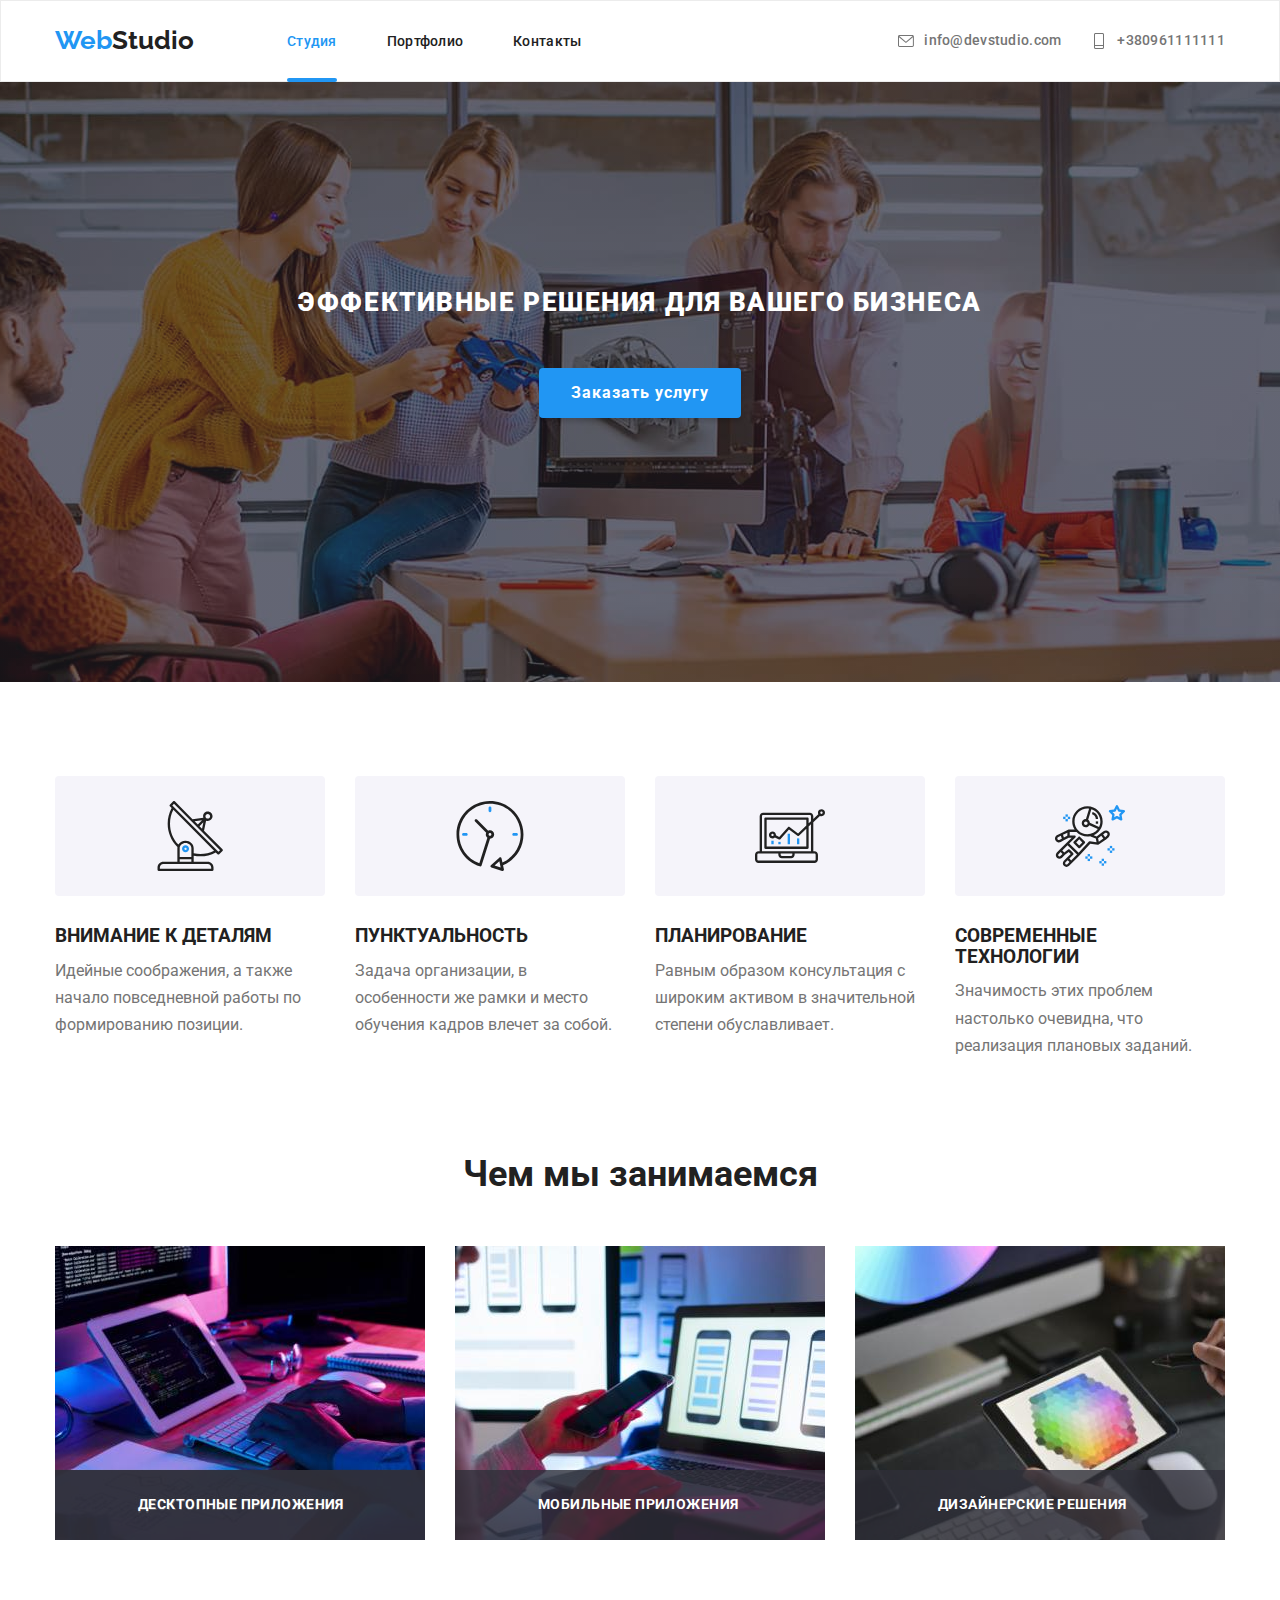
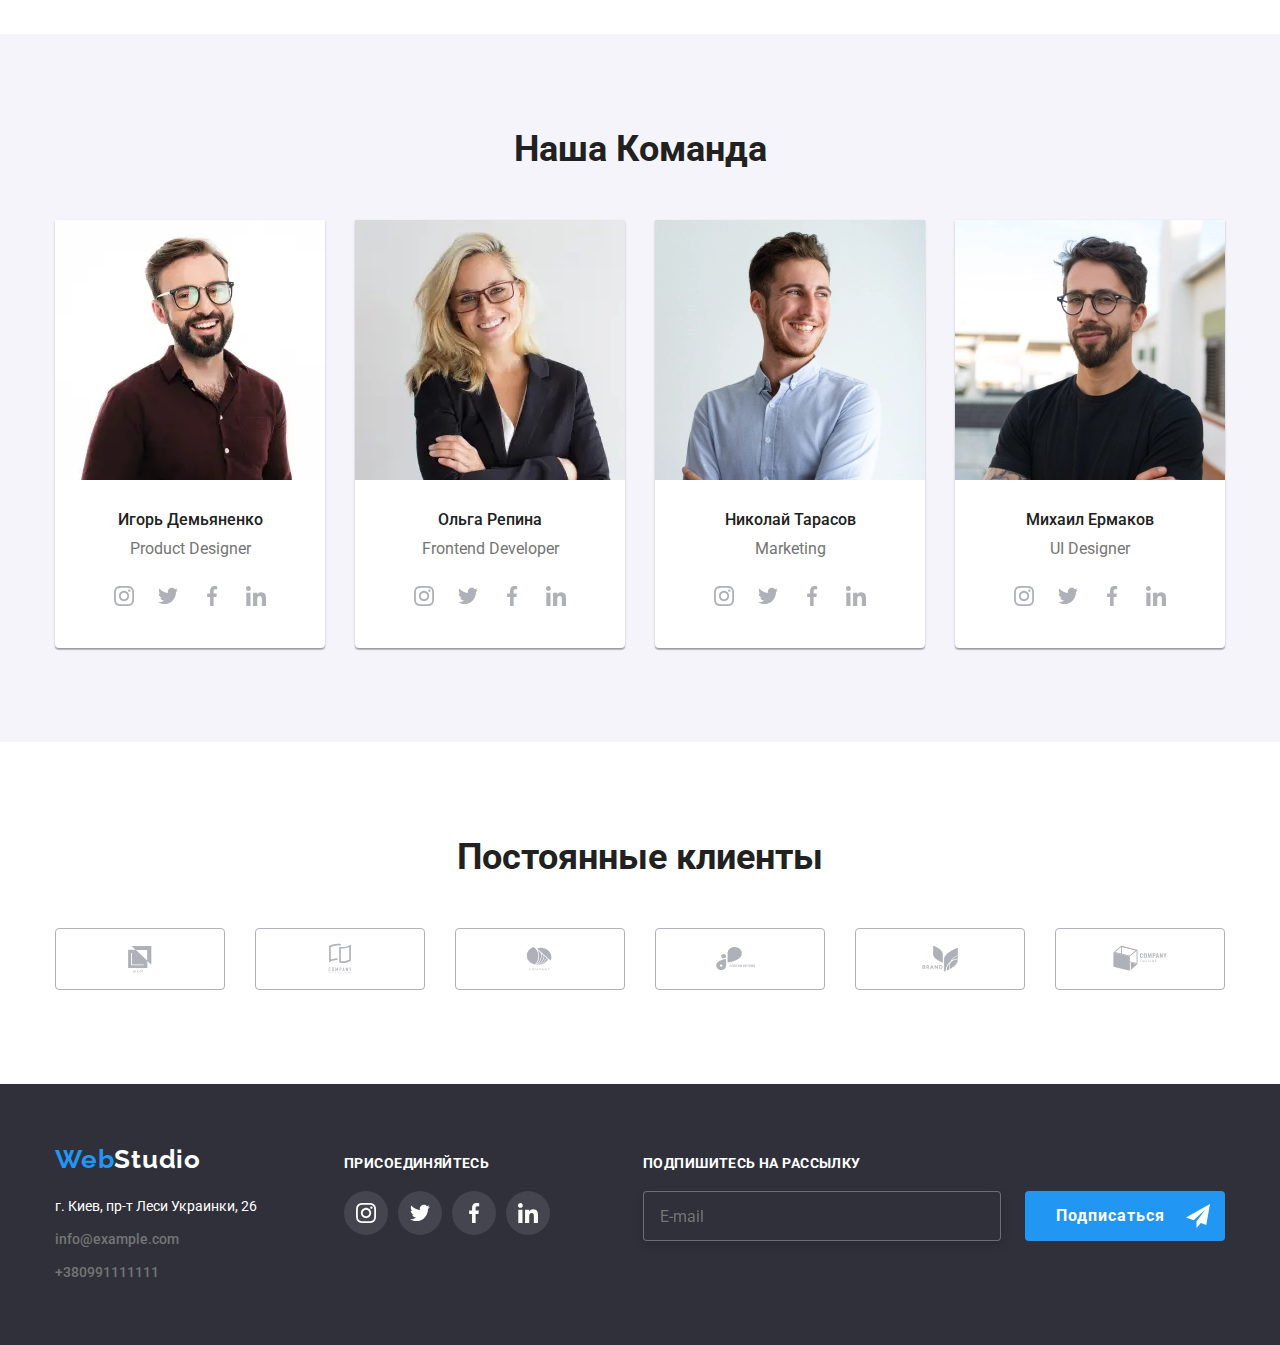
==== commit 28cf7155: "hw8" ====
--- a/index.html
+++ b/index.html
@@ -24,11 +24,11 @@
   <body>
     <header class="header">
       <div class="container">
-         <nav class="main-nav">
-        <a class="logo" href="index.html" lang="en">
-          <span class="web">Web</span><span class="studio">Studio</span></a
-        >
-        
+        <nav class="main-nav">
+          <a class="logo" href="index.html" lang="en">
+            <span class="web">Web</span><span class="studio">Studio</span></a
+          >
+
           <ul class="site-nav site-nav--margin">
             <li class="site-nav__item">
               <a href="./index.html" class="site-nav__link--current">Студия</a>
@@ -141,7 +141,7 @@
               </svg>
             </div>
             <h3 class="title-feature">Внимание к деталям</h3>
-            <p class="feature">
+            <p class="feature-text">
               Идейные соображения, а также начало повседневной работы по
               формированию позиции.
             </p>
@@ -153,7 +153,7 @@
               </svg>
             </div>
             <h3 class="title-feature">Пунктуальность</h3>
-            <p class="feature">
+            <p class="feature-text">
               Задача организации, в особенности же рамки и место обучения кадров
               влечет за собой.
             </p>
@@ -165,7 +165,7 @@
               </svg>
             </div>
             <h3 class="title-feature">Планирование</h3>
-            <p class="feature">
+            <p class="feature-text">
               Равным образом консультация с широким активом в значительной
               степени обуславливает.
             </p>
@@ -177,7 +177,7 @@
               </svg>
             </div>
             <h3 class="title-feature">Современные технологии</h3>
-            <p class="feature">
+            <p class="feature-text">
               Значимость этих проблем настолько очевидна, что реализация
               плановых заданий.
             </p>
@@ -238,55 +238,59 @@
         </ul>
       </div>
     </section>
-    <section class="section seclion--background">
+    <section class="section section--background">
       <div class="container">
         <h2 class="section__title team-title">Наша Команда</h2>
         <ul class="team-list">
           <li class="team-list__item">
-             <picture >
-                        <source
-                        media="(min-width: 1200px)"
-                        srcset="
-                        ./images/team/team_member1-1200@1x.webp 1x,
-                        ./images/team/team_member1-1200@2x.webp 2x"
-                        type="image/webp"
-                        >
-                        <source
-                        media="(min-width: 1200px)"
-                        srcset="
-                        ./images/team/team_member1-1200@1x.jpg 1x,
-                        ./images/team/team_member1-1200@2x.jpg 2x"
-                        >
-                        <source
-                        media="(min-width: 768px)"
-                        srcset="./images/team/team_member1-768@1x.webp 1x,
-                        ./images/team/team_member1-768@2x.webp 2x"
-                        type="image/webp"
-                        >
-                        <source
-                        media="(min-width: 768px)"
-                        srcset="
-                         ./images/team/team_member1-768@1x.jpg 1x,
-                        ./images/team/team_member1-768@2x.jpg 2x"
-                        >
-                        <source
-                        media="(max-width: 767px)"
-                        srcset="
-                        ./images/team/team_member1-480@1x.webp 1x,
-                        ./images/team/team_member1-480@2x.webp 2x"
-                        type="image/webp"
-                        >
-                        <source
-                        media="(max-width: 767px)"
-                        srcset="
-                        ./images/team/team_member1-480@1x.jpg 1x,
-                        ./images/team/team_member1-480@2x.jpg 2x"
-                        >
-                        <img
-                        src="#"
-                        alt="фото Игорь Демьяненко"
-                        />
-                    </picture>
+            <picture>
+              <source
+                media="(min-width: 1200px)"
+                srcset="
+                  ./images/team/team_member1-1200@1x.webp 1x,
+                  ./images/team/team_member1-1200@2x.webp 2x
+                "
+                type="image/webp"
+              />
+              <source
+                media="(min-width: 1200px)"
+                srcset="
+                  ./images/team/team_member1-1200@1x.jpg 1x,
+                  ./images/team/team_member1-1200@2x.jpg 2x
+                "
+              />
+              <source
+                media="(min-width: 768px)"
+                srcset="
+                  ./images/team/team_member1-768@1x.webp 1x,
+                  ./images/team/team_member1-768@2x.webp 2x
+                "
+                type="image/webp"
+              />
+              <source
+                media="(min-width: 768px)"
+                srcset="
+                  ./images/team/team_member1-768@1x.jpg 1x,
+                  ./images/team/team_member1-768@2x.jpg 2x
+                "
+              />
+              <source
+                media="(max-width: 767px)"
+                srcset="
+                  ./images/team/team_member1-480@1x.webp 1x,
+                  ./images/team/team_member1-480@2x.webp 2x
+                "
+                type="image/webp"
+              />
+              <source
+                media="(max-width: 767px)"
+                srcset="
+                  ./images/team/team_member1-480@1x.jpg 1x,
+                  ./images/team/team_member1-480@2x.jpg 2x
+                "
+              />
+              <img src="#" alt="фото Игорь Демьяненко" />
+            </picture>
             <div class="team-list__info">
               <h3 class="team-list__name">Игорь Демьяненко</h3>
               <p lang="en" class="team-list__text">Product Designer</p>
@@ -323,50 +327,54 @@
             </div>
           </li>
           <li class="team-list__item">
-             <picture >
-                        <source
-                        media="(min-width: 1200px)"
-                        srcset="
-                        ./images/team/team_member2-1200@1x.webp 1x,
-                        ./images/team/team_member2-1200@2x.webp 2x"
-                        type="image/webp"
-                        >
-                        <source
-                        media="(min-width: 1200px)"
-                        srcset="
-                        ./images/team/team_member2-1200@1x.jpg 1x,
-                        ./images/team/team_member2-1200@2x.jpg 2x"
-                        >
-                        <source
-                        media="(min-width: 768px)"
-                        srcset="./images/team/team_member2-768@1x.webp 1x,
-                        ./images/team/team_member2-768@2x.webp 2x"
-                        type="image/webp"
-                        >
-                        <source
-                        media="(min-width: 768px)"
-                        srcset="
-                         ./images/team/team_member2-768@1x.jpg 1x,
-                        ./images/team/team_member2-768@2x.jpg 2x"
-                        >
-                        <source
-                        media="(max-width: 767px)"
-                        srcset="
-                        ./images/team/team_member2-480@1x.webp 1x,
-                        ./images/team/team_member2-480@2x.webp 2x"
-                        type="image/webp"
-                        >
-                        <source
-                        media="(max-width: 767px)"
-                        srcset="
-                        ./images/team/team_member2-480@1x.jpg 1x,
-                        ./images/team/team_member2-480@2x.jpg 2x"
-                        >
-                        <img
-                        src="#"
-                        alt="фото Олга Репина"
-                        />
-                    </picture>
+            <picture>
+              <source
+                media="(min-width: 1200px)"
+                srcset="
+                  ./images/team/team_member2-1200@1x.webp 1x,
+                  ./images/team/team_member2-1200@2x.webp 2x
+                "
+                type="image/webp"
+              />
+              <source
+                media="(min-width: 1200px)"
+                srcset="
+                  ./images/team/team_member2-1200@1x.jpg 1x,
+                  ./images/team/team_member2-1200@2x.jpg 2x
+                "
+              />
+              <source
+                media="(min-width: 768px)"
+                srcset="
+                  ./images/team/team_member2-768@1x.webp 1x,
+                  ./images/team/team_member2-768@2x.webp 2x
+                "
+                type="image/webp"
+              />
+              <source
+                media="(min-width: 768px)"
+                srcset="
+                  ./images/team/team_member2-768@1x.jpg 1x,
+                  ./images/team/team_member2-768@2x.jpg 2x
+                "
+              />
+              <source
+                media="(max-width: 767px)"
+                srcset="
+                  ./images/team/team_member2-480@1x.webp 1x,
+                  ./images/team/team_member2-480@2x.webp 2x
+                "
+                type="image/webp"
+              />
+              <source
+                media="(max-width: 767px)"
+                srcset="
+                  ./images/team/team_member2-480@1x.jpg 1x,
+                  ./images/team/team_member2-480@2x.jpg 2x
+                "
+              />
+              <img src="#" alt="фото Олга Репина" />
+            </picture>
             <div class="team-list__info">
               <h3 class="team-list__name">Ольга Репина</h3>
               <p lang="en" class="team-list__text">Frontend Developer</p>
@@ -403,50 +411,54 @@
             </div>
           </li>
           <li class="team-list__item">
-            <picture >
-                        <source
-                        media="(min-width: 1200px)"
-                        srcset="
-                        ./images/team/team_member3-1200@1x.webp 1x,
-                        ./images/team/team_member3-1200@2x.webp 2x"
-                        type="image/webp"
-                        >
-                        <source
-                        media="(min-width: 1200px)"
-                        srcset="
-                        ./images/team/team_member3-1200@1x.jpg 1x,
-                        ./images/team/team_member3-1200@2x.jpg 2x"
-                        >
-                        <source
-                        media="(min-width: 768px)"
-                        srcset="./images/team/team_member3-768@1x.webp 1x,
-                        ./images/team/team_member3-768@2x.webp 2x"
-                        type="image/webp"
-                        >
-                        <source
-                        media="(min-width: 768px)"
-                        srcset="
-                         ./images/team/team_member3-768@1x.jpg 1x,
-                        ./images/team/team_member3-768@2x.jpg 2x"
-                        >
-                        <source
-                        media="(max-width: 767px)"
-                        srcset="
-                        ./images/team/team_member3-480@1x.webp 1x,
-                        ./images/team/team_member3-480@2x.webp 2x"
-                        type="image/webp"
-                        >
-                        <source
-                        media="(max-width: 767px)"
-                        srcset="
-                        ./images/team/team_member3-480@1x.jpg 1x,
-                        ./images/team/team_member3-480@2x.jpg 2x"
-                        >
-                        <img
-                        src="#"
-                        alt="фото Николай Тарасов"
-                        />
-                    </picture>
+            <picture>
+              <source
+                media="(min-width: 1200px)"
+                srcset="
+                  ./images/team/team_member3-1200@1x.webp 1x,
+                  ./images/team/team_member3-1200@2x.webp 2x
+                "
+                type="image/webp"
+              />
+              <source
+                media="(min-width: 1200px)"
+                srcset="
+                  ./images/team/team_member3-1200@1x.jpg 1x,
+                  ./images/team/team_member3-1200@2x.jpg 2x
+                "
+              />
+              <source
+                media="(min-width: 768px)"
+                srcset="
+                  ./images/team/team_member3-768@1x.webp 1x,
+                  ./images/team/team_member3-768@2x.webp 2x
+                "
+                type="image/webp"
+              />
+              <source
+                media="(min-width: 768px)"
+                srcset="
+                  ./images/team/team_member3-768@1x.jpg 1x,
+                  ./images/team/team_member3-768@2x.jpg 2x
+                "
+              />
+              <source
+                media="(max-width: 767px)"
+                srcset="
+                  ./images/team/team_member3-480@1x.webp 1x,
+                  ./images/team/team_member3-480@2x.webp 2x
+                "
+                type="image/webp"
+              />
+              <source
+                media="(max-width: 767px)"
+                srcset="
+                  ./images/team/team_member3-480@1x.jpg 1x,
+                  ./images/team/team_member3-480@2x.jpg 2x
+                "
+              />
+              <img src="#" alt="фото Николай Тарасов" />
+            </picture>
             <div class="team-list__info">
               <h3 class="team-list__name">Николай Тарасов</h3>
               <p lang="en" class="team-list__text">Marketing</p>
@@ -483,50 +495,54 @@
             </div>
           </li>
           <li class="team-list__item">
-            <picture >
-                        <source
-                        media="(min-width: 1200px)"
-                        srcset="
-                        ./images/team/team_member4-1200@1x.webp 1x,
-                        ./images/team/team_member4-1200@2x.webp 2x"
-                        type="image/webp"
-                        >
-                        <source
-                        media="(min-width: 1200px)"
-                        srcset="
-                        ./images/team/team_member4-1200@1x.jpg 1x,
-                        ./images/team/team_member4-1200@2x.jpg 2x"
-                        >
-                        <source
-                        media="(min-width: 768px)"
-                        srcset="./images/team/team_member4-768@1x.webp 1x,
-                        ./images/team/team_member4-768@2x.webp 2x"
-                        type="image/webp"
-                        >
-                        <source
-                        media="(min-width: 768px)"
-                        srcset="
-                         ./images/team/team_member4-768@1x.jpg 1x,
-                        ./images/team/team_member4-768@2x.jpg 2x"
-                        >
-                        <source
-                        media="(max-width: 767px)"
-                        srcset="
-                        ./images/team/team_member4-480@1x.webp 1x,
-                        ./images/team/team_member4-480@2x.webp 2x"
-                        type="image/webp"
-                        >
-                        <source
-                        media="(max-width: 767px)"
-                        srcset="
-                        ./images/team/team_member4-480@1x.jpg 1x,
-                        ./images/team/team_member4-480@2x.jpg 2x"
-                        >
-                        <img
-                        src="#"
-                        alt="фото Михаил Ермаков"
-                        />
-                    </picture>
+            <picture>
+              <source
+                media="(min-width: 1200px)"
+                srcset="
+                  ./images/team/team_member4-1200@1x.webp 1x,
+                  ./images/team/team_member4-1200@2x.webp 2x
+                "
+                type="image/webp"
+              />
+              <source
+                media="(min-width: 1200px)"
+                srcset="
+                  ./images/team/team_member4-1200@1x.jpg 1x,
+                  ./images/team/team_member4-1200@2x.jpg 2x
+                "
+              />
+              <source
+                media="(min-width: 768px)"
+                srcset="
+                  ./images/team/team_member4-768@1x.webp 1x,
+                  ./images/team/team_member4-768@2x.webp 2x
+                "
+                type="image/webp"
+              />
+              <source
+                media="(min-width: 768px)"
+                srcset="
+                  ./images/team/team_member4-768@1x.jpg 1x,
+                  ./images/team/team_member4-768@2x.jpg 2x
+                "
+              />
+              <source
+                media="(max-width: 767px)"
+                srcset="
+                  ./images/team/team_member4-480@1x.webp 1x,
+                  ./images/team/team_member4-480@2x.webp 2x
+                "
+                type="image/webp"
+              />
+              <source
+                media="(max-width: 767px)"
+                srcset="
+                  ./images/team/team_member4-480@1x.jpg 1x,
+                  ./images/team/team_member4-480@2x.jpg 2x
+                "
+              />
+              <img src="#" alt="фото Михаил Ермаков" />
+            </picture>
             <div class="team-list__info">
               <h3 class="team-list__name">Михаил Ермаков</h3>
               <p lang="en" class="team-list__text">UI Designer</p>
@@ -583,7 +599,7 @@
               </svg>
             </a>
           </li>
-           <li class="clients-list__item">
+          <li class="clients-list__item">
             <a href="#" class="clients-list__link">
               <svg class="clients-list__icon">
                 <use href="./images/icons.svg#icon-logo3"></use>
@@ -598,15 +614,15 @@
             </a>
           </li>
           <li class="clients-list__item">
-            <a href="#"  class="clients-list__link">
-              <svg class="clients-list__icon"  >
+            <a href="#" class="clients-list__link">
+              <svg class="clients-list__icon">
                 <use href="./images/icons.svg#icon-logo5"></use>
               </svg>
             </a>
           </li>
           <li class="clients-list__item">
-            <a href="#"  class="clients-list__link">
-              <svg class="clients-list__icon" >
+            <a href="#" class="clients-list__link">
+              <svg class="clients-list__icon">
                 <use href="./images/icons.svg#icon-Logo6"></use>
               </svg>
             </a>
@@ -617,115 +633,146 @@
     <footer class="footer">
       <div class="footer__container container">
         <div class="footer-left">
-        <a class="logo--footer" href="index.html" lang="en"
-          ><span class="web">Web</span>Studio</a>
-        <address>
-          <ul class="contacts">
-            <li class="contacts__item">
-              <a href="#" class="contacts__address">г. Киев, пр-т Леси Украинки, 26</a>
-            </li>
-            <li class="contacts__item">
-              <a href="#" class="contacts__mail">info@example.com</a></li>
-            <li class="contacts__item">
-              <a href="#" class="contacts__tel">+380991111111</a></li>
+          <a class="logo--footer" href="index.html" lang="en"
+            ><span class="web">Web</span>Studio</a
+          >
+          <address>
+            <ul class="contacts">
+              <li class="contacts__item">
+                <a href="#" class="contacts__address"
+                  >г. Киев, пр-т Леси Украинки, 26</a
+                >
+              </li>
+              <li class="contacts__item">
+                <a href="#" class="contacts__mail">info@example.com</a>
+              </li>
+              <li class="contacts__item">
+                <a href="#" class="contacts__tel">+380991111111</a>
+              </li>
             </ul>
           </address>
-          </div>
-          <div class="right footer-right">
-            <p class="footer-right__title">ПРИСОЕДИНЯЙТЕСЬ</p>
+        </div>
+        <div class="right footer-right">
+          <p class="footer-right__title">ПРИСОЕДИНЯЙТЕСЬ</p>
           <ul class="footer-social">
             <li class="footer-social__list">
               <a href="#" class="footer-social__link">
-                <svg class="footer-social__icon"  width="20" height="20">
+                <svg class="footer-social__icon" width="20" height="20">
                   <use href="./images/icons.svg#icon-instagram"></use>
                 </svg>
               </a>
             </li>
             <li class="footer-social__list">
               <a href="#" class="footer-social__link">
-                <svg class="footer-social__icon"  width="20" height="20">
+                <svg class="footer-social__icon" width="20" height="20">
                   <use href="./images/icons.svg#icon-twitter"></use>
                 </svg>
               </a>
             </li>
             <li class="footer-social__list">
               <a href="#" class="footer-social__link">
-                <svg class="footer-social__icon"  width="20" height="20">
+                <svg class="footer-social__icon" width="20" height="20">
                   <use href="./images/icons.svg#icon-facebook"></use>
                 </svg>
               </a>
             </li>
             <li class="footer-social__list">
               <a href="#" class="footer-social__link">
-                <svg class="footer-social__icon"  width="20" height="20">
+                <svg class="footer-social__icon" width="20" height="20">
                   <use href="./images/icons.svg#icon-linkedin"></use>
                 </svg>
               </a>
             </li>
           </ul>
-          </div>
-          <div class="footer-subscribe">
-            <p class="footer-subscribe__title">ПОДПИШИТЕСЬ НА РАССЫЛКУ</p>
-              <form class="footer-form" name="email">
-                <label for="email" class="footer-form__label"></label>
-                  <input class="footer-form__input" type="email"  name="email" id="email"  placeholder="E-mail"/>
-              <button type="button" class="footer-form__button">Подписаться 
-                <svg class="footer-form__icon"  width="24" height="24">
-                  <use href="./images/icons.svg#icon-icon-send"></use>
-                </svg>
-              </button>
-            </form>
-              </div>
+        </div>
+        <div class="footer-subscribe">
+          <p class="footer-subscribe__title">ПОДПИШИТЕСЬ НА РАССЫЛКУ</p>
+          <form class="footer-form" name="email">
+            <label for="email" class="footer-form__label"></label>
+            <input
+              class="footer-form__input"
+              type="email"
+              name="email"
+              id="email"
+              placeholder="E-mail"
+            />
+            <button type="button" class="footer-form__button">
+              Подписаться
+              <svg class="footer-form__icon" width="24" height="24">
+                <use href="./images/icons.svg#icon-icon-send"></use>
+              </svg>
+            </button>
+          </form>
+        </div>
       </div>
     </footer>
     <div class="backdrop is-hidden" data-modal>
       <div class="modal">
         <form class="modal-form">
-          <b class="modal-form__title">Оставьте свои данные, мы вам перезвоним</b>
-          <label class="modal-form__label">Имя
-          <span class="modal-form__image">
-          <input class="modal-form__input" type="text" name="name" autofocus >
-             <svg class="modal-form__icon"  width="18" height="18">
-               <use href="./images/icons.svg#icon-person-black"></use>
-              </svg>
-          </span>
-        </label>
-          <label class="modal-form__label" for="tel">Телефон
-          <span class="modal-form__image">
-          <input  class="modal-form__input" type="tel" name="tel" id="tel"/>
-            <svg class="modal-form__icon"  width="18" height="18">
-              <use href="./images/icons.svg#icon-phone-black"></use>
-             </svg>
-          </span>
-        </label>
-          <label class="modal-form__label">Почта
-          <span class="modal-form__image">
-          <input  class="modal-form__input" type="email"  name="email" /> 
-            <svg class="modal-form__icon"  width="18" height="18">
-              <use href="./images/icons.svg#icon-email-black"></use>
-             </svg>
-          </span>
-        </label>
-          <label class="modal-form__label form-comment" for="comment">Коментарий
-          <textarea class="modal-form__comment" name="comment"  id="comment" placeholder="Введите текст"></textarea>
-        </label>
-            <input class="modal-form__checkbox visually-hidden" type="checkbox" name="policy" id="checkbox-agr" />
-            <label class="modal-form__check" for="checkbox-agr">
-          Соглашаюсь с рассылкой и принимаю&nbsp;
-          <a class="modal-form__link" href="#">  Условия договора</a>
-        </label>
+          <b class="modal-form__title"
+            >Оставьте свои данные, мы вам перезвоним</b
+          >
+          <label class="modal-form__label"
+            >Имя
+            <span class="modal-form__image">
+              <input
+                class="modal-form__input"
+                type="text"
+                name="name"
+                autofocus
+              />
+              <svg class="modal-form__icon" width="18" height="18">
+                <use href="./images/icons.svg#icon-person-black"></use>
+              </svg>
+            </span>
+          </label>
+          <label class="modal-form__label" for="tel"
+            >Телефон
+            <span class="modal-form__image">
+              <input class="modal-form__input" type="tel" name="tel" id="tel" />
+              <svg class="modal-form__icon" width="18" height="18">
+                <use href="./images/icons.svg#icon-phone-black"></use>
+              </svg>
+            </span>
+          </label>
+          <label class="modal-form__label"
+            >Почта
+            <span class="modal-form__image">
+              <input class="modal-form__input" type="email" name="email" />
+              <svg class="modal-form__icon" width="18" height="18">
+                <use href="./images/icons.svg#icon-email-black"></use>
+              </svg>
+            </span>
+          </label>
+          <label class="modal-form__label form-comment" for="comment"
+            >Коментарий
+            <textarea
+              class="modal-form__comment"
+              name="comment"
+              id="comment"
+              placeholder="Введите текст"
+            ></textarea>
+          </label>
+          <input
+            class="modal-form__checkbox visually-hidden"
+            type="checkbox"
+            name="policy"
+            id="checkbox-agr"
+          />
+          <label class="modal-form__check" for="checkbox-agr">
+            Соглашаюсь с рассылкой и принимаю&nbsp;
+            <a class="modal-form__link" href="#"> Условия договора</a>
+          </label>
           <button class="modal-form__button" type="submit">Отправить</button>
         </form>
         <button type="button" class="modal-btn" data-modal-close>
-        <svg class="modal-icon" width="18" height="18">
-           <use href="./images/icons.svg#icon-close-black"></use>
-        </svg>
-      </button>
+          <svg class="modal-icon" width="18" height="18">
+            <use href="./images/icons.svg#icon-close-black"></use>
+          </svg>
+        </button>
       </div>
     </div>
     <script src="./js/modal.js"></script>
     <script src="./js/mobile-menu.js"></script>
   </body>
-</html> 
-  </body>
 </html>
--- a/css/main.min.css
+++ b/css/main.min.css
@@ -1,3 +1,3 @@
-.visually-hidden{position:absolute;clip:rect(1px 1px 1px 1px);clip:rect(1px, 1px, 1px, 1px);padding:0;border:0;height:1px;width:1px;overflow:hidden}body{text-decoration:none;background-color:#fff;color:#212121;font-family:Roboto, Raleway, sans-serif}p,h1,h2,h3,h4,h5,h6{margin:0}ul{list-style:none;margin:0;padding:0}*::before,*::after{box-sizing:border-box}.checbox{-webkit-appearance:none;-moz-appearance:none;appearance:none}.list{list-style:none}a{text-decoration:none;list-style:none}img{display:block;max-width:100%;height:auto}.title{display:none}.container{margin-left:auto;margin-right:auto;padding-left:15px;padding-right:15px}@media screen and (min-width: 480px){.container{width:480px}}@media screen and (min-width: 768px){.container{width:768px}}@media screen and (min-width: 1200px){.container{width:1200px}}.section{padding-top:60px;padding-bottom:60px}@media screen and (min-width: 1200px){.section{padding-top:94px;padding-bottom:94px}}.logo{color:#212121;font-family:Raleway, sans-serif;font-style:normal;font-weight:700;font-size:26px;text-decoration:none}@media screen and (min-width: 1200px){.logo{font-size:26px;line-height:1.2}}.web{color:#2196f3;font-family:Raleway, sans-serif;font-style:normal;font-weight:700;font-size:26px}.studio{color:#212121;font-family:Raleway, sans-serif;font-style:normal;font-weight:700;font-size:26px;text-decoration:none}.logo{display:flex;padding-top:24px;padding-bottom:25px}.modal{position:absolute;top:50%;left:50%;transform:translate(-50%, -50%) scale(1);background:#ffffff;box-shadow:0px 1px 3px rgba(0,0,0,0.12),0px 1px 1px rgba(0,0,0,0.14),0px 2px 1px rgba(0,0,0,0.2);border-radius:4px}@media screen and (max-width: 1199px){.modal{position:absolute;top:50%;left:50%;transform:translate(-50%, -50%);min-width:450px;min-height:609px}}@media screen and (min-width: 1200px){.modal{min-width:528px;min-height:581px}}.backdrop.is-hidden .modal{transform:translate(-50%, -50%) scale(0.9)}.backdrop{width:100vw;height:100vh;background:rgba(0,0,0,0.2);position:fixed;top:0;transition:opacity 250ms linear, visibility 250ms linear}.backdrop.is-hidden{visibility:hidden;opacity:0;pointer-events:none}.modal-form{display:flex;flex-direction:column;padding:40px;text-align:left}.modal-form__title{display:inline-block;font-weight:700;font-size:20px;line-height:1.15;letter-spacing:0.03em;color:#212121;margin-bottom:12px}@media screen and (max-width: 1199px){.modal-form__title{text-align:center}}.modal-form__checkbox{position:absolute;width:1px;height:1px;margin:-1px;border:0;padding:0;white-space:nowrap;clip-path:inset(100%);clip:rect(0 0 0 0);overflow:hidden}.modal-form__label{font-size:12px;line-height:1.16;letter-spacing:0.01em;color:#757575}.modal-form .modal-form__label+.modal-form__label{margin-top:10px}.modal-form__image{display:block;position:relative;margin-top:4px}.modal-form__input{width:100%;height:40px;padding-left:42px;border:1px solid rgba(33,33,33,0.2);border-radius:4px;transition:border 250ms linear}.modal-form__input:focus,.modal-form__comment:focus{outline:none;border-color:#2196f3}.modal-form__comment{display:block;width:100%;height:120px;margin-top:4px;border:1px solid rgba(33,33,33,0.2);border-radius:4px;padding:12px 16px;resize:none;transition:border 250ms linear}.modal-form__comment::placeholder{font-size:14px;line-height:1.14;letter-spacing:0.01em;color:rgba(117,117,117,0.5)}.modal-form__icon{display:block;position:absolute;top:50%;left:12px;width:18px;height:18px;transform:translateY(-50%);transition:fill 250ms linear}.modal-form__input:focus+.modal-form__icon{fill:#2196f3}.modal-form__check{font-size:12px;line-height:1.16px;display:flex;justify-content:center;align-items:center;margin-top:20px;margin-bottom:30px}@media screen and (min-width: 1200px){.modal-form__check{font-size:14px;line-height:1.71px}}.modal-form__check::before{display:block;content:"";width:16px;height:15px;margin-right:7px;background-image:url(../images/vectorcheck.svg);transition:background-image 250ms linear}.modal-form__link{text-decoration:underline;color:#0000ee}.modal-form__checkbox:checked+.modal-form__check::before{background-image:url(../images/iconcheck.svg)}.modal-form__checkbox:focus+.modal-form__check::before{fill:#2196f3}.modal-form__button{padding:10px 55px;font-weight:700;font-size:16px;line-height:1.87;letter-spacing:0.06em;align-self:center;color:#ffffff;background:#2196f3;box-shadow:0px 4px 4px rgba(0,0,0,0.15);border-radius:4px;border:none;transition:background-color 250ms linear}.modal-form__button:hover,.modal-form__button:focus{background:#188ce8}.modal-btn{display:flex;justify-content:center;align-items:center;position:absolute;top:8px;right:8px;width:30px;height:30px;background-color:#ffffff;border:1px solid rgba(0,0,0,0.1);border-radius:50%}.modal-icon{transition:fill 250ms linear}.modal-btn:hover,.modal-btn:focus{fill:#2196f3}.burger{background-color:#fff;border:none;cursor:pointer;padding:0;line-height:0}.burger:hover,.burger:focus{fill:#2196f3}@media screen and (min-width: 768px){.burger{display:none}}.mobile-menu{display:flex;flex-direction:column;justify-content:space-between;position:fixed;z-index:100;top:0;left:0;width:100vw;height:100vh;padding:48px 40px;opacity:0;visibility:hidden;pointer-events:none;background-color:#fff;transition:opasity 250ms linear, visibility 250ms linear}.mobile-menu.is-open{opacity:1;visibility:visible;pointer-events:all}.close{position:absolute;top:10px;right:15px;background-color:#fff;border:none;cursor:pointer;padding:0;line-height:0}.close:hover,.close:focus{fill:#2196f3}.burger__icon,.close__icon{width:40px;height:40px}.mobile-nav__item:not(:last-child){margin-bottom:32px}.mobile-nav__link{font-weight:500;font-size:40px;line-height:1.17;text-align:center;letter-spacing:0.02em;color:#212121}.mobile-nav__link:hover,.mobile-nav__link:focus{color:#2196f3}.mobile-menu__auth{display:block}.mobile-auth{margin-bottom:64px}.mobile-auth__item:not(:last-child){margin-bottom:32px}.mobile-auth__tel{font-weight:500;font-size:34px;line-height:1.17;letter-spacing:0.02em;color:#2196f3}.mobile-auth__mail{font-weight:500;font-size:24px;line-height:1.16;letter-spacing:0.02em;color:#212121}.mobile-auth__mail:hover,.mobile-auth__mail:focus{color:#2196f3}.mobile-network{display:flex}.mobile-network__link{padding:10px;font-weight:500;font-size:18px;line-height:1.22;letter-spacing:0.02em;color:#2196f3}@media screen and (max-width: 479px){.mobile-network__link{font-size:4vw}}.mobile-network__item:not(:last-child){border-right:1px solid rgba(33,33,33,0.2)}.section__title{color:#212121;font-weight:700;font-size:28px;line-height:1.17;text-align:center;margin-bottom:30px}@media screen and (min-width: 1200px){.section__title{font-size:36px;line-height:1.17;margin-bottom:50px}}.team-social{display:flex;justify-content:center}.team-social__link{display:flex;width:44px;height:44px;align-items:center;justify-content:center;border-radius:50%;transition:color 250ms linear, background-color 250ms linear}.team-social__icon{width:20px;height:20px;fill:#afb1b8}.team-social.social__item+.tiam-social__item{margin-left:10px}.header{background-color:#fff;border:1px solid #ececec}.header .container{display:flex;align-items:center;justify-content:space-between}.main-nav{display:flex}.site-nav{display:flex}.site-nav--margin{margin-left:93px}@media screen and (max-width: 767px){.site-nav{display:none}}@media (min-width: 768px) and (max-width: 1199px){.site-nav{margin-left:88px}}.site-nav__item{display:inline-flex;vertical-align:middle;position:relative}.site-nav .site-nav__item+.site-nav__item{margin-left:50px}.site-nav__link--current{font-family:Roboto;font-weight:500;line-height:16px;font-size:14px;letter-spacing:0.02em;color:#2196f3;padding-bottom:32px;padding-top:32px;text-decoration:none}.site-nav__link--current::after{content:"";width:100%;height:4px;position:absolute;background:#2196f3;border-radius:2px;display:block;bottom:-1px}.site-nav__link{font-family:Roboto;font-weight:500;font-size:14px;line-height:16px;letter-spacing:0.02em;color:#212121}.site-nav__link{padding-bottom:32px;padding-top:32px;transition:color 250ms linear}.site-nav__link:hover,.site-nav__link:focus{color:#2196f3}@media screen and (max-width: 767px){.contact-nav{display:none}}@media screen and (min-width: 1200px){.contact-nav{display:flex;justify-content:center;align-items:center}}@media (min-width: 768px) and (max-width: 1199px){.contact-nav__item:not(:last-child){margin-bottom:10px}}@media (min-width: 1200px){.contact-nav .contact-nav__item+.contact-nav__item{margin-left:30px}}.contact-nav__link{color:#757575;font-family:Roboto, sans-serif;font-weight:500;font-size:14px;line-height:1.14;letter-spacing:0.02em;text-decoration:none}@media screen and (min-width: 1200px){.contact-nav__link{padding-top:32px;padding-bottom:32px}}.contact-nav__link:hover,.contact-nav__link:focus{color:#2196f3;fill:#2196f3}.contact-nav__link{display:flex;transition:color 250ms linear}.contact-nav__icon{margin-right:10px;fill:currentColor;justify-content:center;transition:fill 250ms linear}@media (min-width: 768px) and (max-width: 1199px){.contact-nav__icon{width:14px}}.contact-nav__icon:hover,.contact-nav__icon:focus{fill:#2196f3}.hero-section{max-width:1600px;height:400px;padding-top:118px;padding-bottom:118px;margin-left:auto;margin-right:auto;background-color:#c4c4c4;text-align:center;background-image:linear-gradient(rgba(47,48,58,0.4), rgba(47,48,58,0.4)),url("../images/hero/hero480@1x.jpg");background-repeat:no-repeat;background-position:center;background-size:cover}@media screen and (min-device-pixel-ratio: 2), (min-resolution: 192dpi), (min-resolution: 2dppx){.hero-section{background-image:url("../images/hero/hero480@2x.jpg")}}@media screen and (min-width: 768px){.hero-section{background-image:linear-gradient(rgba(47,48,58,0.4), rgba(47,48,58,0.4)),url("../images/hero/hero768@1x.jpg")}}@media screen and (min-width: 768px) and (min-device-pixel-ratio: 2), screen and (min-width: 768px) and (min-resolution: 192dpi), screen and (min-width: 768px) and (min-resolution: 2dppx){.hero-section{background-image:url("../images/hero/hero768@2x.jpg")}}@media screen and (min-width: 1200px){.hero-section{max-width:1600px;height:600px;padding-top:200px;padding-bottom:200px;background-image:linear-gradient(rgba(47,48,58,0.4), rgba(47,48,58,0.4)),url("../images/hero/hero1200@1x.jpg")}}@media screen and (min-width: 1200px) and (min-device-pixel-ratio: 2), screen and (min-width: 1200px) and (min-resolution: 192dpi), screen and (min-width: 1200px) and (min-resolution: 2dppx){.hero-section{background-image:url("../images/hero/hero1200@2x.jpg")}}.hero-section .hero-title{color:#fff;margin:0 auto;margin-bottom:30px;width:360px;font-weight:900;font-size:26px;line-height:1.6;letter-spacing:0.06em;text-transform:uppercase}.header-btn{padding:10px 32px;font-weight:700;font-size:16px;line-height:1.87;letter-spacing:0.06em;color:#fff;box-shadow:0px 4px 4px rgba(0,0,0,0.15);border-radius:4px;border:none;background-color:#2196f3;transition:background-color 250ms linear}.header-btn:hover,.header-btn:focus{background-color:#118ce8}@media screen and (max-width: 767px){.feature-list{display:block;margin-bottom:60px}}@media screen and (min-width: 768px){.feature-list{display:flex;flex-wrap:wrap;margin:-15px}}@media screen and (max-width: 767px){.feature-item:not(:last-child){margin-bottom:30px}}@media screen and (min-width: 768px){.feature-item{margin:15px;flex-basis:calc((100% - 60px) / 2)}}@media screen and (min-width: 1200px){.feature-item{flex-basis:calc((100% - 120px) / 4)}}.title-feature{list-style:none;text-align:center;color:#212121;font-weight:700;line-height:1.1;margin-bottom:10px;text-transform:uppercase}@media screen and (min-width: 768px){.title-feature{text-align:left}}.feature-icon-bg{display:flex;align-items:center;justify-content:center;height:120px;margin-bottom:30px;padding:25px 0;border-radius:4px;background-color:#f5f4fa}.feature__icon{width:70px;height:70px}@media screen and (max-width: 1199px){.business{display:none}}.section--other-padding{padding-top:0px}.business-list{display:flex;justify-content:space-between}.business-list__text{position:absolute;bottom:27px;left:83px;font-weight:700;font-size:14px;line-height:1.14;letter-spacing:0.03em;text-transform:uppercase;color:#fff}.business-list__work{position:relative}.business-list__work::before{display:block;position:absolute;content:"";width:100%;bottom:0;left:0;height:70px;background:rgba(47,48,58,0.8)}.section--background{background-color:#f5f4fa}@media screen and (max-width: 767px){.team-list{display:block}}@media screen and (min-width: 768px){.team-list{display:flex;flex-wrap:wrap;margin:-15px}}@media screen and (min-width: 1200px){.team-list{display:flex;justify-content:space-between}}.team-list__name{color:#212121;font-weight:500;font-size:16px;line-height:1.2;text-align:center;margin-bottom:10px}.team-list__item{background-color:#fff;box-shadow:0px 1px 3px rgba(0,0,0,0.12),0px 1px 1px rgba(0,0,0,0.14),0px 2px 1px rgba(0,0,0,0.2);border-radius:0px 0px 4px 4px}@media screen and (max-width: 767px){.team-list__item:not(:last-child){margin-bottom:30px}}@media screen and (min-width: 768px){.team-list__item{width:354px;margin:15px}}@media screen and (min-width: 1200px){.team-list__item{flex-basis:calc((100% - 120px) / 4)}}.team-list__info{padding-top:30px;padding-bottom:30px}.team-list__text{font-weight:400;font-size:16px;line-height:1.2;text-align:center;color:#757575}.team-list-social{margin-top:16px}.team-social__link:hover,.team-social__link:focus{background-color:#2196f3}.tean-social__link:hover .team-social__icon,.team-social__link:focus .team-social__icon{fill:#ffffff}.clients-list{display:flex}@media screen and (max-width: 767px){.clients-list{flex-wrap:wrap;margin:-15px}}@media (min-width: 768px) and (max-width: 1199px){.clients-list{flex-wrap:wrap;margin:-15px}}@media screen and (min-width: 1200px){.clients-list{margin:-15px}}@media screen and (max-width: 767px){.clients-list__item{margin:15px;flex-basis:calc((100% - 60px) / 2)}}@media (min-width: 768px) and (max-width: 1199px){.clients-list__item{margin:15px;flex-basis:calc((100% - 90px) / 3)}}@media screen and (min-width: 1200px){.clients-list__item{margin:15px;flex-basis:calc((100% - 150px) / 6)}}.clients-list__link{display:flex;align-items:center;justify-content:center;height:92px;border:1px solid #afb1b8;border-radius:4px;color:#afb1b8;transition:color 250ms linear, border 250ms linear}.clients-list__link:hover,.clients-list__link:focus{color:#2196f3;border:1px solid #2196f3}.clients-list__icon{width:106px;fill:currentColor}.footer{padding-top:60px;padding-bottom:60px;background-color:#2f303a}@media screen and (max-width: 767px){.footer__container{display:block;text-align:center}}@media (min-width: 768px) and (max-width: 1199px){.footer__container{display:flex;flex-wrap:wrap;justify-content:space-around;align-items:baseline}}@media screen and (min-width: 1200px){.footer__container{display:flex;align-items:baseline}}.logo--footer{display:block;margin-bottom:20px;font-family:Raleway;font-weight:bold;font-size:26px;line-height:1.2;letter-spacing:0.03em;color:#fff}.contacts{font-family:Roboto, sans-serif;font-style:normal;font-size:14px;color:#fff;text-decoration:none;list-style:none;display:block}@media (min-width: 768px) and (max-width: 1199px){.contacts{display:flex;flex-direction:column;align-items:center;justify-content:center}}.contacts__item{margin-bottom:9px}.contacts__item:last-child{margin-bottom:0px}.contacts__address{font-family:Roboto, sans-serif;font-style:normal;font-weight:normal;font-size:14px;line-height:1.71;color:#fff;text-decoration:none}.contacts__mail{color:#757575;font-family:Roboto, sans-serif;font-style:normal;font-weight:500;font-size:14px;text-decoration:none;line-height:1.71;transition:color 250ms linear}.contacts__mail:hover,.contacts__mail:focus{color:#2196f3}.contacts__tel{color:#757575;font-family:Roboto, sans-serif;font-style:normal;font-weight:500;font-size:14px;text-decoration:none;line-height:1.71;transition:color 250ms linear}.contacts__tel:hover,.contacts__tel:focus{color:#2196f3}@media screen and (max-width: 767px){.footer-left{margin-bottom:60px}}@media (min-width: 768px) and (max-width: 1199px){.footer-left{display:flex;flex-direction:column;align-items:center;justify-content:center}}@media screen and (min-width: 1200px){.footer-left{width:231px}}.social-footer-list{display:flex;margin-top:0;margin-bottom:0;align-items:center;justify-content:center;margin-left:auto;margin-right:auto;padding-left:0}@media (min-width: 768px) and (max-width: 1199px){.footer-right{display:flex;flex-direction:column;align-items:center;justify-content:center}}@media screen and (min-width: 1200px){.footer-right{margin-left:70px}}@media screen and (max-width: 767px){.right{margin-bottom:60px}}@media screen and (min-width: 1200px){.right{width:206px}}.footer-right__title{font-family:Roboto;font-style:normal;font-weight:700;font-size:14px;line-height:16px;letter-spacing:0.03em;margin-bottom:20px;justify-content:center;color:#fff}.footer-social{display:flex;justify-content:center}.footer-social__list{width:44px;height:44px;margin-right:10px;list-style:none}.footer-social__link{display:flex;padding:0;width:44px;height:44px;background-color:rgba(255,255,255,0.1);border-radius:50%;justify-content:center;align-items:center;transition:background-color 250ms linear}.footer-social__link:hover,.footer-social__link:focus{fill:#fff;background-color:#2196f3}.footer-social__list:last-child{margin-right:0}.footer-social__icon{fill:#fff;transition:fill 250ms linear}.footer-social__icon:hover,.footer-social__icon:focus{fill:#fff}@media (min-width: 768px) and (max-width: 1199px){.footer-subscribe{text-align:center;margin-top:60px}}@media screen and (min-width: 1200px){.footer-subscribe{display:flex;flex-direction:column;margin-left:93px}}@media (min-width: 768px) and (max-width: 1199px){.footer-form{display:flex;flex-direction:column;width:450px;align-items:center;justify-content:center}}@media screen and (min-width: 1200px){.footer-form{display:flex}}.footer-subscribe__title{font-family:Roboto;font-style:normal;font-weight:700;font-size:14px;line-height:16px;letter-spacing:0.03em;margin-bottom:20px;justify-content:flex-end;color:#fff}.footer-form__input{width:358px;height:50px;border:1px solid rgba(255,255,255,0.3);filter:drop-shadow(0px 4px 4px rgba(0,0,0,0.15));border-radius:4px;background:#2f303a;margin-right:12px;padding-left:16px;color:#fff}@media screen and (max-width: 767px){.footer-form__input{width:100%;margin-bottom:20px}}@media (min-width: 768px) and (max-width: 1199px){.footer-form__input{margin-bottom:20px}}.footer-form__input:hover,.footer-form__input:focus{background:#2f303a}.footer-form__button{font-weight:700;font-size:16px;line-height:1.87;position:relative;display:flex;align-items:center;cursor:pointer;padding:10px 29px;letter-spacing:0.06em;min-width:200px;height:50px;background:#2196f3;border-radius:4px;border-color:transparent;color:#fff;transition:box-shadow 250ms linear, background-color 250ms linear}@media screen and (max-width: 767px){.footer-form__button{margin:0 auto}}@media screen and (min-width: 1200px){.footer-form__button{margin-left:12px}}.footer-form__button:focus,.footer-form__button:hover{box-shadow:0px 4px 4px rgba(0,0,0,0.15);background-color:#188ce8}.footer-form__icon{position:absolute;margin-left:10px;top:50%;transform:translateY(-50%);right:13px}.filter{display:flex;flex-wrap:wrap;margin-bottom:40px}@media screen and (max-width: 767px){.filter{display:flex;flex-wrap:wrap}}@media screen and (min-width: 768px){.filter{display:flex;justify-content:center;margin-bottom:30px}}@media screen and (min-width: 1200px){.filter{margin-bottom:50px}}.filter__button{font-weight:500;font-size:16px;padding:6px 22px;min-width:auto;line-height:1.6;text-align:center;background-color:#f5f4fa;color:#212121;border-radius:4px;border:none;transition:background-color 250ms linear, color 250ms linear,- box-shadow 250ms linear}.filter__button:hover,.filter__button:focus{color:#fff;background-color:#2196f3;box-shadow:0px 3px 1px rgba(0,0,0,0.1),0px 1px 2px rgba(0,0,0,0.08),0px 2px 2px rgba(0,0,0,0.12)}.filter__item:not(:last-child){margin-right:8px}@media screen and (max-width: 767px){.filter__item:nth-child(-n+3){margin-bottom:8px}}@media screen and (min-width: 768px){.filter__item{margin-bottom:0}}@media screen and (min-width: 768px){.flex-container{display:flex;flex-wrap:wrap;margin:-15px}}.flex-container__item{border:1px solid #eeeeee}@media screen and (min-width: 768px){.flex-container__item{width:354px;margin:15px;flex-basis:calc((100% - 60px) / 2)}}@media screen and (min-width: 1200px){.flex-container__item{width:370px;flex-basis:calc((100% - 90px) / 3)}}.flex-container__item:not(:last-child){margin-bottom:30px}.flex-container__info{padding:20px 24px}.flex-container__title{color:#212121;font-weight:700;font-size:18px;line-height:2;letter-spacing:0.06em;margin-bottom:4px}.flex-container__description{font-size:16px;line-height:1.9;color:#757575}.flex-container__link{display:block}.flex-container__item:hover,.flex-container__item:focus{box-shadow:0px 1px 1px rgba(0,0,0,0.12),0px 4px 4px rgba(0,0,0,0.06),1px 4px 6px rgba(0,0,0,0.16);transition:box-shadow 250ms linear}.flex-container__box{position:relative;width:100%;height:100%;background-color:rgba(33,150,243,0.9);overflow:hidden}.flex-container__text{position:absolute;top:0;left:0;height:100%;padding:63px 24px;font-size:18px;line-height:1.56;letter-spacing:0.03em;color:#fff;background-color:rgba(33,150,243,0.9);transform:translateY(100%);transition:transform 250ms linear}.flex-container__link:hover .flex-container__text,.flex-container__link:focus .flex-container__text{transform:translateY(0)}
+.visually-hidden{position:absolute;clip:rect(1px 1px 1px 1px);clip:rect(1px, 1px, 1px, 1px);padding:0;border:0;height:1px;width:1px;overflow:hidden}body{text-decoration:none;background-color:#fff;color:#212121;font-family:Roboto, Raleway, sans-serif}p,h1,h2,h3,h4,h5,h6{margin:0}ul{list-style:none;margin:0;padding:0}*::before,*::after{box-sizing:border-box}.checbox{-webkit-appearance:none;-moz-appearance:none;appearance:none}.list{list-style:none}a{text-decoration:none;list-style:none}img{display:block;max-width:100%;height:auto}.title{display:none}.container{margin:0 auto;padding-left:15px;padding-right:15px}@media screen and (min-width: 480px){.container{width:480px}}@media screen and (min-width: 768px){.container{width:768px}}@media screen and (min-width: 1200px){.container{width:1200px}}.section{padding-top:60px;padding-bottom:60px}@media screen and (min-width: 1200px){.section{padding-top:94px;padding-bottom:94px}}.logo{color:#212121;font-family:Raleway, sans-serif;font-style:normal;font-weight:700;font-size:26px;text-decoration:none}@media screen and (min-width: 1200px){.logo{font-size:26px;line-height:1.2}}.web{color:#2196f3;font-family:Raleway, sans-serif;font-style:normal;font-weight:700;font-size:26px}.studio{color:#212121;font-family:Raleway, sans-serif;font-style:normal;font-weight:700;font-size:26px;text-decoration:none}.logo{display:flex;padding-top:24px;padding-bottom:25px}.modal{position:absolute;width:100%;min-height:581px;top:50%;left:50%;transform:translate(-50%, -50%) scale(1) rotate(0deg);background-color:#ffffff;box-shadow:0px 1px 3px rgba(0,0,0,0.12),0px 1px 1px rgba(0,0,0,0.14),0px 2px 1px rgba(0,0,0,0.2);border-radius:4px;transition:transform 500ms linear}@media screen and (min-width: 480px){.modal{width:450px}}@media screen and (min-width: 1200px){.modal{width:528px}}.backdrop.is-hidden .modal{transform:translate(-50%, -50%) scale(0.1) rotate(180deg);transition:transform 500ms linear}.backdrop{width:100vw;height:100vh;background:rgba(0,0,0,0.2);position:fixed;top:0;transition:opacity 250ms linear, visibility 250ms linear}.backdrop.is-hidden{visibility:hidden;opacity:0;pointer-events:none}.modal-form{display:flex;flex-direction:column;padding:40px;text-align:left}.modal-form__title{display:inline-block;font-weight:700;font-size:20px;line-height:1.15;letter-spacing:0.03em;color:#212121;margin-bottom:12px}@media screen and (max-width: 1199px){.modal-form__title{text-align:center}}.modal-form__checkbox{position:absolute;width:1px;height:1px;margin:-1px;border:0;padding:0;white-space:nowrap;clip-path:inset(100%);clip:rect(0 0 0 0);overflow:hidden}.modal-form__label{font-size:12px;line-height:1.16;letter-spacing:0.01em;color:#757575}.modal-form .modal-form__label+.modal-form__label{margin-top:10px}.modal-form__image{display:block;position:relative;margin-top:4px}.modal-form__input{width:100%;height:40px;padding-left:42px;border:1px solid rgba(33,33,33,0.2);border-radius:4px;transition:border 250ms linear}.modal-form__input:focus,.modal-form__comment:focus{outline:none;border-color:#2196f3}.modal-form__comment{display:block;width:100%;height:120px;margin-top:4px;border:1px solid rgba(33,33,33,0.2);border-radius:4px;padding:12px 16px;resize:none;transition:border 250ms linear}.modal-form__comment::placeholder{font-size:14px;line-height:1.14;letter-spacing:0.01em;color:rgba(117,117,117,0.5)}.modal-form__icon{display:block;position:absolute;top:50%;left:12px;width:18px;height:18px;transform:translateY(-50%);transition:fill 250ms linear}.modal-form__input:focus+.modal-form__icon{fill:#2196f3}.modal-form__check{font-size:12px;line-height:1.16px;display:flex;justify-content:center;align-items:center;margin-top:20px;margin-bottom:30px}@media screen and (min-width: 1200px){.modal-form__check{font-size:14px;line-height:1.71px}}.modal-form__check::before{display:block;content:"";width:16px;height:15px;margin-right:7px;border:2px solid #2196f3;transition:background-image 250ms linear}.modal-form__link{text-decoration:underline;color:#2196f3}.modal-form__checkbox:checked+.modal-form__check::before{background-image:url(../images/iconcheck.svg)}.modal-form__checkbox:focus+.modal-form__check::before{fill:#2196f3}.modal-form__button{padding:10px 55px;font-weight:700;font-size:16px;line-height:1.87;letter-spacing:0.06em;align-self:center;color:#ffffff;background:#2196f3;box-shadow:0px 4px 4px rgba(0,0,0,0.15);border-radius:4px;border:none;transition:background-color 250ms linear}.modal-form__button:hover,.modal-form__button:focus{background:#188ce8}.modal-btn{display:flex;justify-content:center;align-items:center;position:absolute;top:8px;right:8px;width:30px;height:30px;background-color:#ffffff;border:1px solid rgba(0,0,0,0.1);border-radius:50%}.modal-icon{transition:fill 250ms linear}.modal-btn:hover,.modal-btn:focus{fill:#2196f3}.burger{background-color:#fff;border:none;cursor:pointer;padding:0;line-height:0}.burger:hover,.burger:focus{fill:#2196f3}@media screen and (min-width: 768px){.burger{display:none}}.mobile-menu{display:flex;flex-direction:column;justify-content:space-between;position:fixed;z-index:100;top:0;left:0;width:100vw;height:100vh;padding:48px 40px;opacity:0;visibility:hidden;pointer-events:none;background-color:#fff;transition:opasity 250ms linear, visibility 250ms linear}.mobile-menu.is-open{opacity:1;visibility:visible;pointer-events:all}.close{position:absolute;top:10px;right:15px;background-color:#fff;border:none;cursor:pointer;padding:0;line-height:0}.close:hover,.close:focus{fill:#2196f3}.burger__icon,.close__icon{width:40px;height:40px}.mobile-nav__item:not(:last-child){margin-bottom:32px}.mobile-nav__link{font-weight:500;font-size:40px;line-height:1.17;text-align:center;letter-spacing:0.02em;color:#212121}.mobile-nav__link:hover,.mobile-nav__link:focus{color:#2196f3}.mobile-menu__auth{display:block}.mobile-auth{margin-bottom:64px}.mobile-auth__item:not(:last-child){margin-bottom:32px}.mobile-auth__tel{font-weight:500;font-size:34px;line-height:1.17;letter-spacing:0.02em;color:#2196f3}.mobile-auth__mail{font-weight:500;font-size:24px;line-height:1.16;letter-spacing:0.02em;color:#212121}.mobile-auth__mail:hover,.mobile-auth__mail:focus{color:#2196f3}.mobile-network{display:flex}.mobile-network__link{padding:10px;font-weight:500;font-size:18px;line-height:1.22;letter-spacing:0.02em;color:#2196f3}@media screen and (max-width: 479px){.mobile-network__link{font-size:4vw}}.mobile-network__item:not(:last-child){border-right:1px solid rgba(33,33,33,0.2)}.section__title{color:#212121;font-weight:700;font-size:28px;line-height:1.17;text-align:center;margin-bottom:30px}@media screen and (min-width: 1200px){.section__title{font-size:36px;line-height:1.17;margin-bottom:50px}}.team-social{display:flex;justify-content:center}.team-social__link{display:flex;width:44px;height:44px;align-items:center;justify-content:center;border-radius:50%;transition:fill 250ms linear, background-color 250ms linear}.team-social__icon{width:20px;height:20px;fill:#afb1b8}.team-social.social__item+.tiam-social__icon{margin-left:10px}.header{background-color:#fff;border:1px solid #ececec}.header .container{display:flex;align-items:center;justify-content:space-between}.main-nav{display:flex}.site-nav{display:flex}.site-nav--margin{margin-left:93px}@media screen and (max-width: 767px){.site-nav{display:none}}@media (min-width: 768px) and (max-width: 1199px){.site-nav{margin-left:88px}}.site-nav__item{display:inline-flex;vertical-align:middle;position:relative}.site-nav .site-nav__item+.site-nav__item{margin-left:50px}.site-nav__link--current{font-family:Roboto;font-weight:500;line-height:16px;font-size:14px;letter-spacing:0.02em;color:#2196f3;padding-bottom:32px;padding-top:32px;text-decoration:none}.site-nav__link--current::after{content:"";width:100%;height:4px;position:absolute;background:#2196f3;border-radius:2px;display:block;bottom:-1px}.site-nav__link{font-family:Roboto;font-weight:500;font-size:14px;line-height:16px;letter-spacing:0.02em;color:#212121}.site-nav__link{padding-bottom:32px;padding-top:32px;transition:color 250ms linear}.site-nav__link:hover,.site-nav__link:focus{color:#2196f3}@media screen and (max-width: 767px){.contact-nav{display:none}}@media screen and (min-width: 1200px){.contact-nav{display:flex;justify-content:center;align-items:center}}@media (min-width: 768px) and (max-width: 1199px){.contact-nav__item:not(:last-child){margin-bottom:10px}}@media (min-width: 1200px){.contact-nav .contact-nav__item+.contact-nav__item{margin-left:30px}}.contact-nav__link{color:#757575;font-family:Roboto, sans-serif;font-weight:500;font-size:14px;line-height:1.14;letter-spacing:0.02em;text-decoration:none}@media screen and (min-width: 1200px){.contact-nav__link{padding-top:32px;padding-bottom:32px}}.contact-nav__link:hover,.contact-nav__link:focus{color:#2196f3;fill:#2196f3}.contact-nav__link{display:flex;transition:color 250ms linear}.contact-nav__icon{margin-right:10px;fill:currentColor;justify-content:center;transition:fill 250ms linear}@media (min-width: 768px) and (max-width: 1199px){.contact-nav__icon{width:14px}}.contact-nav__icon:hover,.contact-nav__icon:focus{fill:#2196f3}.hero-section{max-width:1600px;height:400px;padding-top:118px;padding-bottom:118px;margin-left:auto;margin-right:auto;background-color:#c4c4c4;text-align:center;background-image:linear-gradient(rgba(47,48,58,0.4), rgba(47,48,58,0.4)),url("../images/hero/Hero480@1x.jpg");background-repeat:no-repeat;background-position:center;background-size:cover}@media screen and (min-device-pixel-ratio: 2), (min-resolution: 192dpi), (min-resolution: 2dppx){.hero-section{background-image:linear-gradient(rgba(47,48,58,0.4), rgba(47,48,58,0.4)),url("../images/hero/Hero480@2x.jpg")}}@media screen and (min-width: 768px){.hero-section{background-image:linear-gradient(rgba(47,48,58,0.4), rgba(47,48,58,0.4)),url("../images/hero/Hero768@1x.jpg")}}@media screen and (min-width: 768px) and (min-device-pixel-ratio: 2), screen and (min-width: 768px) and (min-resolution: 192dpi), screen and (min-width: 768px) and (min-resolution: 2dppx){.hero-section{background-image:linear-gradient(rgba(47,48,58,0.4), rgba(47,48,58,0.4)),url("../images/hero/Hero768@2x.jpg")}}@media screen and (min-width: 1200px){.hero-section{max-width:1600px;height:600px;padding-top:200px;padding-bottom:200px;background-image:linear-gradient(rgba(47,48,58,0.4), rgba(47,48,58,0.4)),url("../images/hero/Hero1200@1x.jpg")}}@media screen and (min-width: 1200px) and (min-device-pixel-ratio: 2), screen and (min-width: 1200px) and (min-resolution: 192dpi), screen and (min-width: 1200px) and (min-resolution: 2dppx){.hero-section{background-image:linear-gradient(rgba(47,48,58,0.4), rgba(47,48,58,0.4)),url("../images/hero/Hero1200@2x.jpg")}}.hero-section .hero-title{color:#fff;margin:0 auto;margin-bottom:30px;font-weight:900;font-size:26px;line-height:1.6;letter-spacing:0.06em;text-transform:uppercase}@media screen and (min-width: 1200px){.hero-section{font-size:44px;line-height:1.36}}.header-btn{padding:10px 32px;font-weight:700;font-size:16px;line-height:1.87;letter-spacing:0.06em;color:#fff;box-shadow:0px 4px 4px rgba(0,0,0,0.15);border-radius:4px;border:none;background-color:#2196f3;transition:background-color 250ms linear}.header-btn:hover,.header-btn:focus{background-color:#118ce8}@media screen and (max-width: 767px){.feature-list{display:block;margin-bottom:60px}}@media screen and (min-width: 768px){.feature-list{display:flex;flex-wrap:wrap;margin:-15px}}@media screen and (max-width: 767px){.feature-item:not(:last-child){margin-bottom:30px}}@media screen and (min-width: 768px){.feature-item{margin:15px;flex-basis:calc((100% - 60px) / 2)}}@media screen and (min-width: 1200px){.feature-item{flex-basis:calc((100% - 120px) / 4)}}.title-feature{list-style:none;text-align:center;color:#212121;font-weight:700;line-height:1.1;margin-bottom:10px;text-transform:uppercase}@media screen and (min-width: 768px){.title-feature{text-align:left}}.feature-icon-bg{display:flex;align-items:center;justify-content:center;height:120px;margin-bottom:30px;border-radius:4px;background-color:#f5f4fa}.feature__icon{width:70px;height:70px}.feature-text{line-height:1.71;color:#757575}@media screen and (max-width: 1199px){.business{display:none}}.section--other-padding{padding-top:0px}.business-list{display:flex;justify-content:space-between}.business-list__text{position:absolute;bottom:27px;left:83px;font-weight:700;font-size:14px;line-height:1.14;letter-spacing:0.03em;text-transform:uppercase;color:#fff}.business-list__work{position:relative}.business-list__work::before{display:block;position:absolute;content:"";width:100%;bottom:0;left:0;height:70px;background:rgba(47,48,58,0.8)}.section--background{background-color:#f5f4fa}@media screen and (max-width: 767px){.team-list{display:block}}@media screen and (min-width: 768px){.team-list{display:flex;flex-wrap:wrap;margin:-15px}}@media screen and (min-width: 1200px){.team-list{display:flex;justify-content:space-between}}.team-list__name{color:#212121;font-weight:500;font-size:16px;line-height:1.2;text-align:center;margin-bottom:10px}.team-list__item{background-color:#fff;box-shadow:0px 1px 3px rgba(0,0,0,0.12),0px 1px 1px rgba(0,0,0,0.14),0px 2px 1px rgba(0,0,0,0.2);border-radius:0px 0px 4px 4px}@media screen and (max-width: 767px){.team-list__item:not(:last-child){margin-bottom:30px}}@media screen and (min-width: 768px){.team-list__item{width:354px;margin:15px}}@media screen and (min-width: 1200px){.team-list__item{flex-basis:calc((100% - 120px) / 4)}}.team-list__info{padding:30px 32px}.team-list__text{font-weight:400;font-size:16px;line-height:1.2;text-align:center;color:#757575}.team-list-social{margin-top:16px}.team-social__link:hover,.team-social__link:focus{background-color:#2196f3}.team-social__link:hover .team-social__icon,.team-social__link:focus .team-social__icon{fill:#ffffff}.clients-list{display:flex}@media screen and (max-width: 767px){.clients-list{flex-wrap:wrap;margin:-15px}}@media (min-width: 768px) and (max-width: 1199px){.clients-list{flex-wrap:wrap;margin:-15px}}@media screen and (min-width: 1200px){.clients-list{margin:-15px}}@media screen and (max-width: 767px){.clients-list__item{margin:15px;flex-basis:calc((100% - 60px) / 2)}}@media (min-width: 768px) and (max-width: 1199px){.clients-list__item{margin:15px;flex-basis:calc((100% - 90px) / 3)}}@media screen and (min-width: 1200px){.clients-list__item{margin:15px;flex-basis:calc((100% - 150px) / 6)}}.clients-list__link{display:flex;align-items:center;justify-content:center;width:100%;height:100%;border:1px solid #afb1b8;border-radius:4px;color:#afb1b8;transition:color 250ms linear, border 250ms linear}.clients-list__link:hover,.clients-list__link:focus{color:#2196f3;border:1px solid #2196f3}.clients-list__icon{width:106px;height:60px;fill:currentColor}.footer{padding-top:60px;padding-bottom:60px;background-color:#2f303a}@media screen and (max-width: 767px){.footer__container{display:block;text-align:center}}@media (min-width: 768px) and (max-width: 1199px){.footer__container{display:flex;flex-wrap:wrap;justify-content:space-around;align-items:baseline}}@media screen and (min-width: 1200px){.footer__container{display:flex;align-items:baseline}}.logo--footer{display:block;margin-bottom:20px;font-family:Raleway;font-weight:bold;font-size:26px;line-height:1.2;letter-spacing:0.03em;color:#fff}.contacts{font-family:Roboto, sans-serif;font-style:normal;font-size:14px;color:#fff;text-decoration:none;list-style:none;display:block}@media (min-width: 768px) and (max-width: 1199px){.contacts{display:flex;flex-direction:column;align-items:center;justify-content:center}}.contacts__item{margin-bottom:9px}.contacts__item:last-child{margin-bottom:0px}.contacts__address{font-family:Roboto, sans-serif;font-style:normal;font-weight:normal;font-size:14px;line-height:1.71;color:#fff;text-decoration:none}.contacts__mail{color:#757575;font-family:Roboto, sans-serif;font-style:normal;font-weight:500;font-size:14px;text-decoration:none;line-height:1.71;transition:color 250ms linear}.contacts__mail:hover,.contacts__mail:focus{color:#2196f3}.contacts__tel{color:#757575;font-family:Roboto, sans-serif;font-style:normal;font-weight:500;font-size:14px;text-decoration:none;line-height:1.71;transition:color 250ms linear}.contacts__tel:hover,.contacts__tel:focus{color:#2196f3}@media screen and (max-width: 767px){.footer-left{margin-bottom:60px}}@media (min-width: 768px) and (max-width: 1199px){.footer-left{display:flex;flex-direction:column;align-items:center;justify-content:center}}@media screen and (min-width: 1200px){.footer-left{width:231px}}.social-footer-list{display:flex;margin-top:0;margin-bottom:0;align-items:center;justify-content:center;margin-left:auto;margin-right:auto;padding-left:0}@media (min-width: 768px) and (max-width: 1199px){.footer-right{display:flex;flex-direction:column;align-items:center;justify-content:center}}@media screen and (min-width: 1200px){.footer-right{margin-left:70px}}@media screen and (max-width: 767px){.right{margin-bottom:60px}}@media screen and (min-width: 1200px){.right{width:206px}}.footer-right__title{font-family:Roboto;font-style:normal;font-weight:700;font-size:14px;line-height:16px;letter-spacing:0.03em;margin-bottom:20px;justify-content:center;color:#fff}.footer-social{display:flex;justify-content:center}.footer-social__list{width:44px;height:44px;margin-right:10px;list-style:none}.footer-social__link{display:flex;padding:0;width:44px;height:44px;background-color:rgba(255,255,255,0.1);border-radius:50%;justify-content:center;align-items:center;transition:background-color 250ms linear}.footer-social__link:hover,.footer-social__link:focus{fill:#fff;background-color:#2196f3}.footer-social__list:last-child{margin-right:0}.footer-social__icon{fill:#fff;transition:fill 250ms linear}.footer-social__icon:hover,.footer-social__icon:focus{fill:#fff}@media (min-width: 768px) and (max-width: 1199px){.footer-subscribe{text-align:center;margin-top:60px}}@media screen and (min-width: 1200px){.footer-subscribe{display:flex;flex-direction:column;margin-left:93px}}@media (min-width: 768px) and (max-width: 1199px){.footer-form{display:flex;flex-direction:column;width:450px;align-items:center;justify-content:center}}@media screen and (min-width: 1200px){.footer-form{display:flex}}.footer-subscribe__title{font-family:Roboto;font-style:normal;font-weight:700;font-size:14px;line-height:16px;letter-spacing:0.03em;margin-bottom:20px;justify-content:flex-end;color:#fff}.footer-form__input{width:358px;height:50px;border:1px solid rgba(255,255,255,0.3);filter:drop-shadow(0px 4px 4px rgba(0,0,0,0.15));border-radius:4px;background:#2f303a;margin-right:12px;padding-left:16px;color:#fff}@media screen and (max-width: 767px){.footer-form__input{width:100%;margin-bottom:20px}}@media (min-width: 768px) and (max-width: 1199px){.footer-form__input{margin-bottom:20px}}.footer-form__input:hover,.footer-form__input:focus{background:#2f303a}.footer-form__button{font-weight:700;font-size:16px;line-height:1.87;position:relative;display:flex;align-items:center;cursor:pointer;padding:10px 29px;letter-spacing:0.06em;min-width:200px;height:50px;background:#2196f3;border-radius:4px;border-color:transparent;color:#fff;transition:box-shadow 250ms linear, background-color 250ms linear}@media screen and (max-width: 767px){.footer-form__button{margin:0 auto}}@media screen and (min-width: 1200px){.footer-form__button{margin-left:12px}}.footer-form__button:focus,.footer-form__button:hover{box-shadow:0px 4px 4px rgba(0,0,0,0.15);background-color:#188ce8}.footer-form__icon{position:absolute;margin-left:10px;top:50%;transform:translateY(-50%);right:13px}.filter{display:flex;flex-wrap:wrap;margin-bottom:40px}@media screen and (max-width: 767px){.filter{display:flex;flex-wrap:wrap}}@media screen and (min-width: 768px){.filter{display:flex;justify-content:center;margin-bottom:30px}}@media screen and (min-width: 1200px){.filter{margin-bottom:50px}}.filter__button{font-weight:500;font-size:16px;padding:6px 22px;min-width:auto;line-height:1.6;text-align:center;background-color:#f5f4fa;color:#212121;border-radius:4px;border:none;transition:background-color 250ms linear, color 250ms linear,+ box-shadow 250ms linear}.filter__button:hover,.filter__button:focus{color:#fff;background-color:#2196f3;box-shadow:0px 3px 1px rgba(0,0,0,0.1),0px 1px 2px rgba(0,0,0,0.08),0px 2px 2px rgba(0,0,0,0.12)}.btn-active{background-color:#2196f3;color:#ffffff}.filter__item:not(:last-child){margin-right:8px}@media screen and (max-width: 767px){.filter__item:nth-child(-n+3){margin-bottom:8px}}@media screen and (min-width: 768px){.filter__item{margin-bottom:0}}@media screen and (min-width: 768px){.flex-container{display:flex;flex-wrap:wrap;margin:-15px}}.flex-container__item{border:1px solid #eeeeee}@media screen and (min-width: 768px){.flex-container__item{width:354px;margin:15px;flex-basis:calc((100% - 60px) / 2)}}@media screen and (min-width: 1200px){.flex-container__item{width:370px;flex-basis:calc((100% - 90px) / 3)}}.flex-container__item:not(:last-child){margin-bottom:30px}.flex-container__info{padding:20px 24px}.flex-container__title{color:#212121;font-weight:700;font-size:18px;line-height:2;letter-spacing:0.06em;margin-bottom:4px}.flex-container__description{font-size:16px;line-height:1.9;color:#757575}.flex-container__link{display:block}.flex-container__item:hover,.flex-container__item:focus{box-shadow:0px 1px 1px rgba(0,0,0,0.12),0px 4px 4px rgba(0,0,0,0.06),1px 4px 6px rgba(0,0,0,0.16);transition:box-shadow 250ms linear}.flex-container__box{position:relative;width:100%;height:100%;background-color:rgba(33,150,243,0.9);overflow:hidden}.flex-container__text{position:absolute;top:0;left:0;height:100%;padding:63px 24px;font-size:18px;line-height:1.56;letter-spacing:0.03em;color:#fff;background-color:rgba(33,150,243,0.9);transform:translateY(100%);transition:transform 250ms linear}.flex-container__link:hover .flex-container__text,.flex-container__link:focus .flex-container__text{transform:translateY(0)}
 /*# sourceMappingURL=main.min.css.map */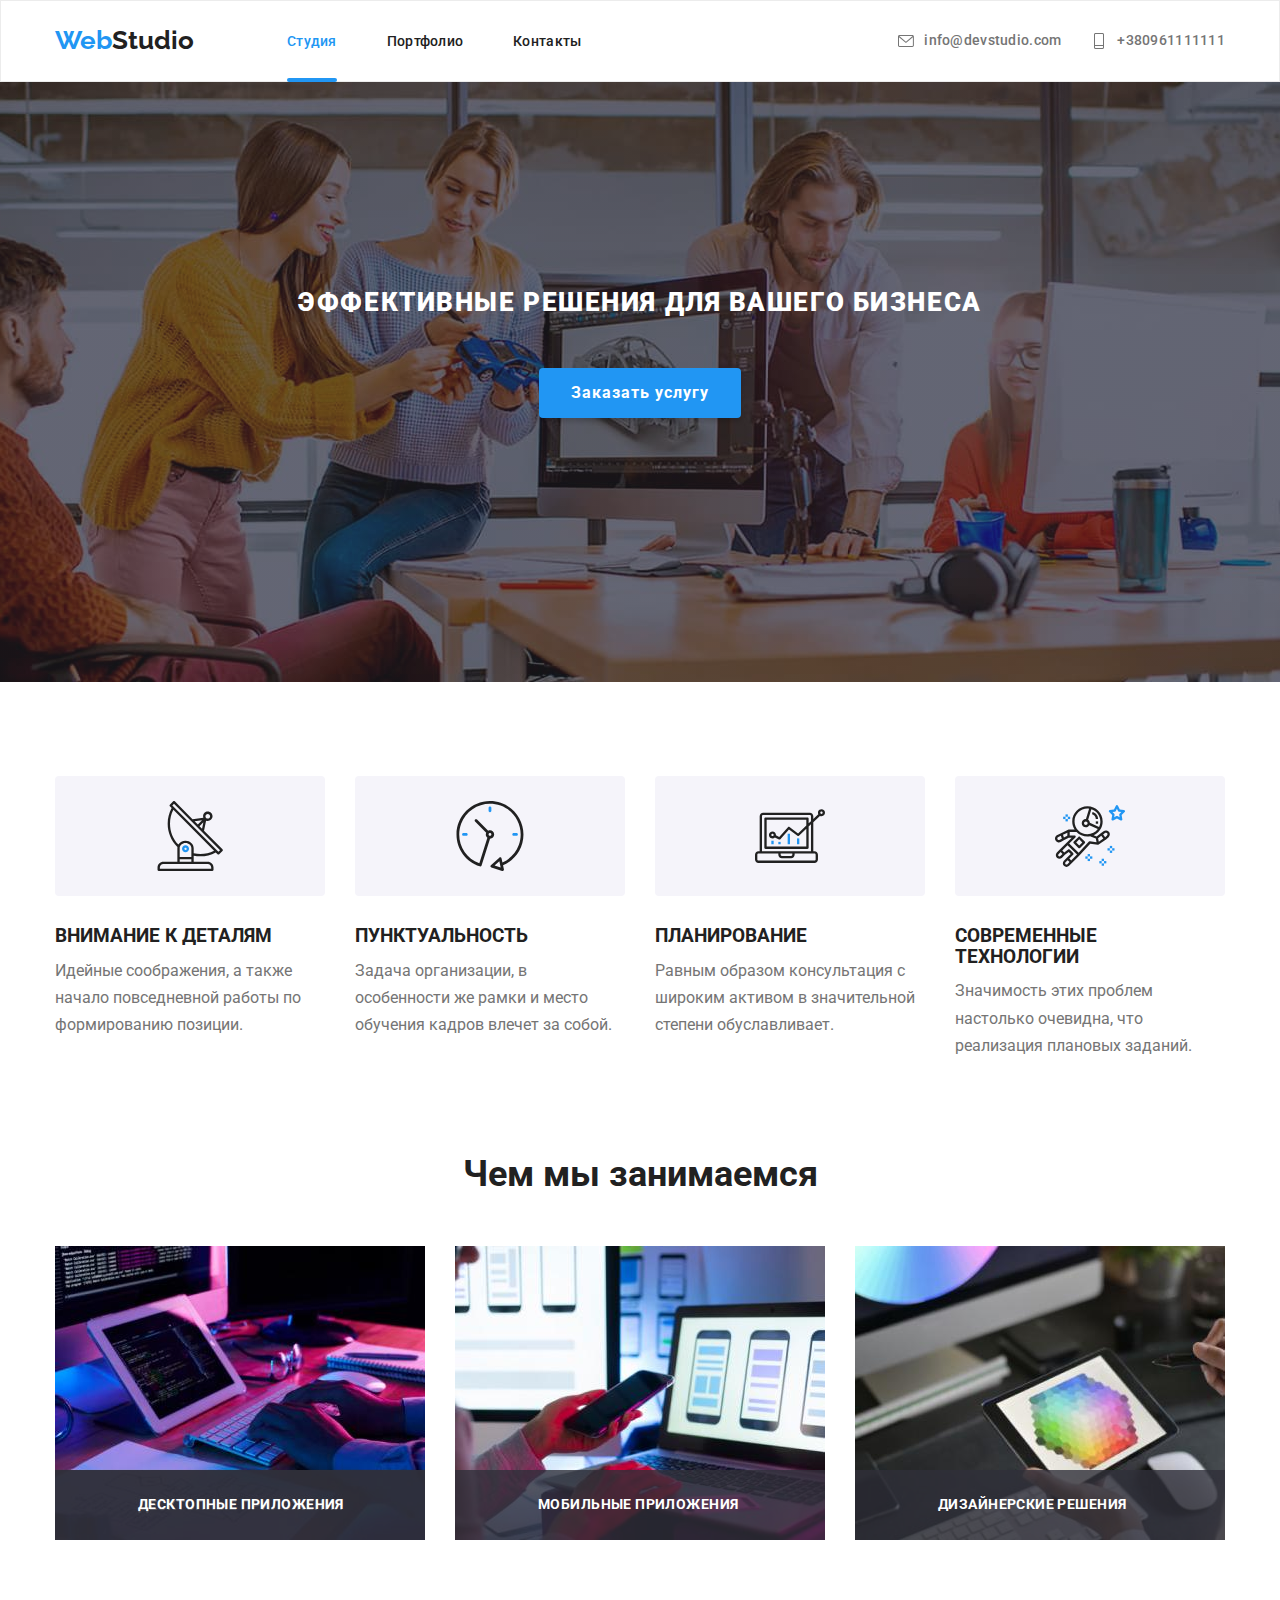
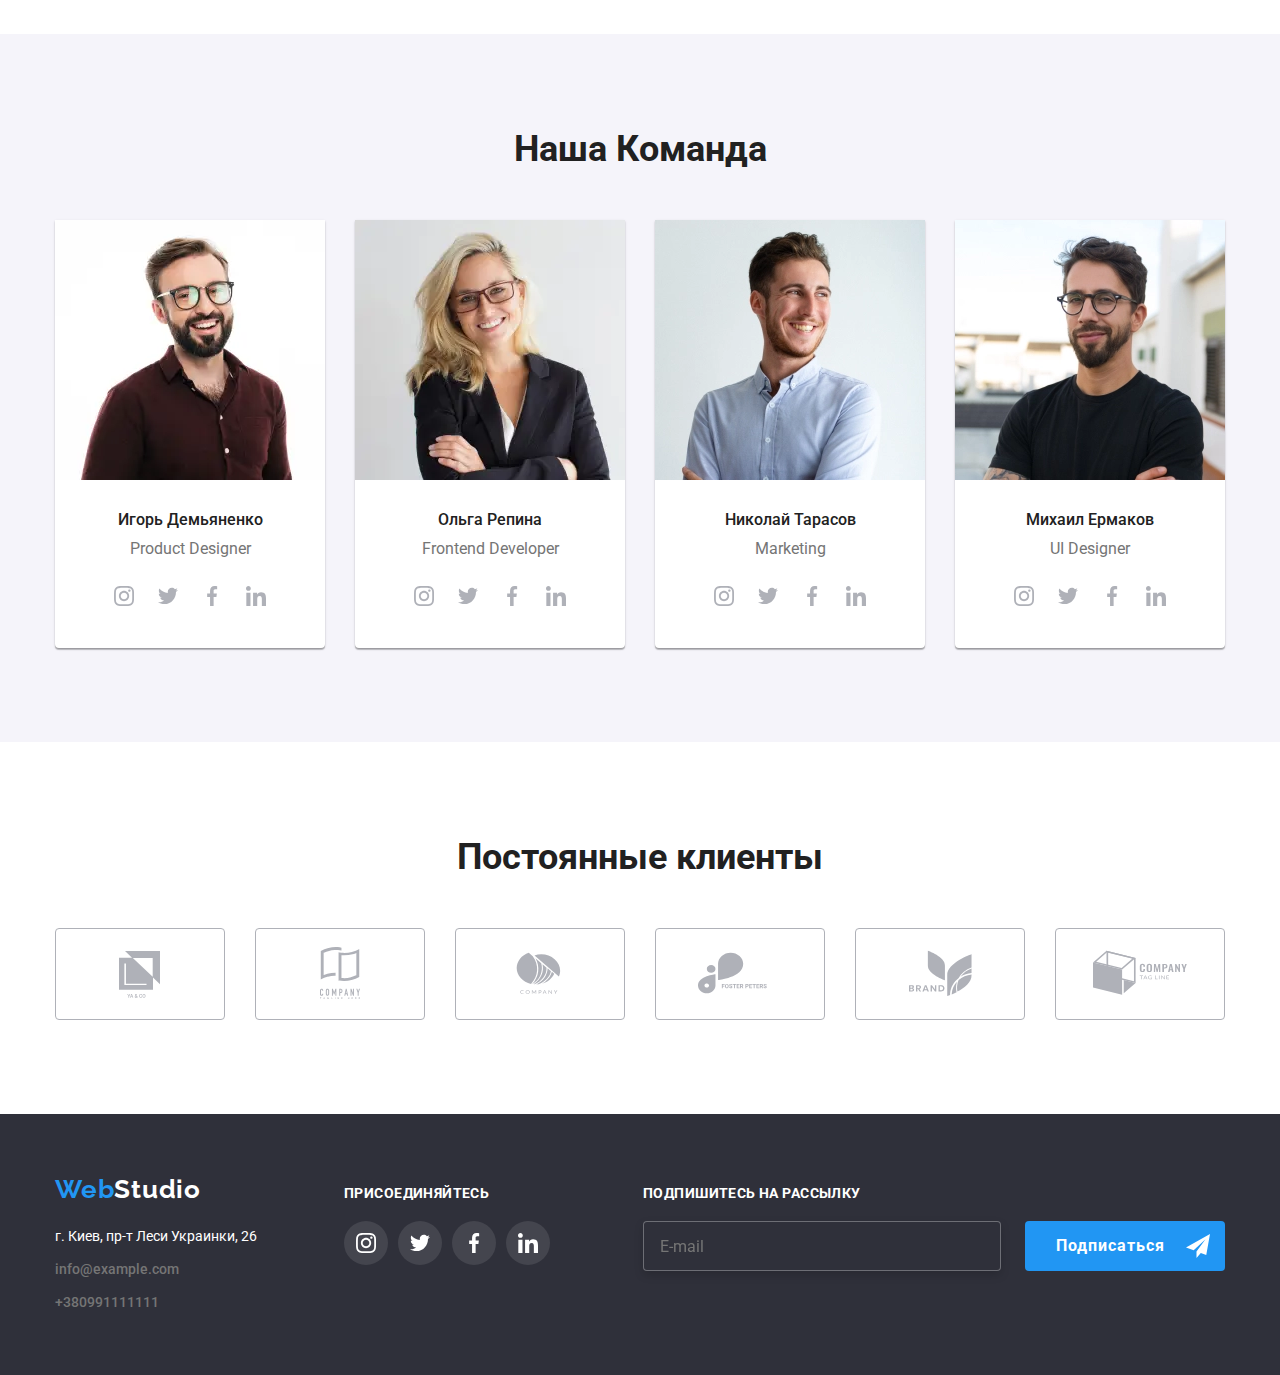
==== commit 8a391211: "hw8" ====
--- a/index.html
+++ b/index.html
@@ -43,7 +43,7 @@
         </nav>
         <ul class="contact-nav">
           <li class="contact-nav__item">
-            <a href="mailto:info@devstudio.com" class="contact-nav__link">
+            <a href="mailto:info@devstudio.com" class="contact-nav__link mail">
               <svg class="contact-nav__icon" width="16px" height="16px">
                 <use href="./images/icons.svg#icon-mail"></use>
               </svg>
@@ -51,7 +51,7 @@
             </a>
           </li>
           <li class="contact-nav__item">
-            <a href="tel:+380961111111" class="contact-nav__link">
+            <a href="tel:+380961111111" class="contact-nav__link tel">
               <svg class="contact-nav__icon" width="16px" height="16px">
                 <use href="./images/icons.svg#icon-tel"></use>
               </svg>
@@ -70,22 +70,19 @@
               <use href="./images/icons.svg#icon-close_menu"></use>
             </svg>
           </button>
-          <div class="mobile-menu__nav">
-            <ul class="mobile-nav">
-              <li class="mobile-nav__item">
-                <a class="mobile-nav__link" href="./index.html">Студия</a>
-              </li>
-              <li class="mobile-nav__item">
-                <a class="mobile-nav__link" href="./portfolio.html"
-                  >Портфолио</a
-                >
-              </li>
-              <li class="mobile-nav__item">
-                <a class="mobile-nav__link" href="">Контакты</a>
-              </li>
-            </ul>
-          </div>
-
+          <ul class="mobile-nav">
+            <li class="mobile-nav__item">
+              <a class="mobile-nav__link--current" href="./index.html"
+                >Студия</a
+              >
+            </li>
+            <li class="mobile-nav__item">
+              <a class="mobile-nav__link" href="./portfolio.html">Портфолио</a>
+            </li>
+            <li class="mobile-nav__item">
+              <a class="mobile-nav__link" href="">Контакты</a>
+            </li>
+          </ul>
           <div class="mobile-menu__auth">
             <ul class="mobile-auth">
               <li class="mobile-auth__item">
--- a/css/main.min.css
+++ b/css/main.min.css
@@ -1,3 +1,3 @@
-.visually-hidden{position:absolute;clip:rect(1px 1px 1px 1px);clip:rect(1px, 1px, 1px, 1px);padding:0;border:0;height:1px;width:1px;overflow:hidden}body{text-decoration:none;background-color:#fff;color:#212121;font-family:Roboto, Raleway, sans-serif}p,h1,h2,h3,h4,h5,h6{margin:0}ul{list-style:none;margin:0;padding:0}*::before,*::after{box-sizing:border-box}.checbox{-webkit-appearance:none;-moz-appearance:none;appearance:none}.list{list-style:none}a{text-decoration:none;list-style:none}img{display:block;max-width:100%;height:auto}.title{display:none}.container{margin:0 auto;padding-left:15px;padding-right:15px}@media screen and (min-width: 480px){.container{width:480px}}@media screen and (min-width: 768px){.container{width:768px}}@media screen and (min-width: 1200px){.container{width:1200px}}.section{padding-top:60px;padding-bottom:60px}@media screen and (min-width: 1200px){.section{padding-top:94px;padding-bottom:94px}}.logo{color:#212121;font-family:Raleway, sans-serif;font-style:normal;font-weight:700;font-size:26px;text-decoration:none}@media screen and (min-width: 1200px){.logo{font-size:26px;line-height:1.2}}.web{color:#2196f3;font-family:Raleway, sans-serif;font-style:normal;font-weight:700;font-size:26px}.studio{color:#212121;font-family:Raleway, sans-serif;font-style:normal;font-weight:700;font-size:26px;text-decoration:none}.logo{display:flex;padding-top:24px;padding-bottom:25px}.modal{position:absolute;width:100%;min-height:581px;top:50%;left:50%;transform:translate(-50%, -50%) scale(1) rotate(0deg);background-color:#ffffff;box-shadow:0px 1px 3px rgba(0,0,0,0.12),0px 1px 1px rgba(0,0,0,0.14),0px 2px 1px rgba(0,0,0,0.2);border-radius:4px;transition:transform 500ms linear}@media screen and (min-width: 480px){.modal{width:450px}}@media screen and (min-width: 1200px){.modal{width:528px}}.backdrop.is-hidden .modal{transform:translate(-50%, -50%) scale(0.1) rotate(180deg);transition:transform 500ms linear}.backdrop{width:100vw;height:100vh;background:rgba(0,0,0,0.2);position:fixed;top:0;transition:opacity 250ms linear, visibility 250ms linear}.backdrop.is-hidden{visibility:hidden;opacity:0;pointer-events:none}.modal-form{display:flex;flex-direction:column;padding:40px;text-align:left}.modal-form__title{display:inline-block;font-weight:700;font-size:20px;line-height:1.15;letter-spacing:0.03em;color:#212121;margin-bottom:12px}@media screen and (max-width: 1199px){.modal-form__title{text-align:center}}.modal-form__checkbox{position:absolute;width:1px;height:1px;margin:-1px;border:0;padding:0;white-space:nowrap;clip-path:inset(100%);clip:rect(0 0 0 0);overflow:hidden}.modal-form__label{font-size:12px;line-height:1.16;letter-spacing:0.01em;color:#757575}.modal-form .modal-form__label+.modal-form__label{margin-top:10px}.modal-form__image{display:block;position:relative;margin-top:4px}.modal-form__input{width:100%;height:40px;padding-left:42px;border:1px solid rgba(33,33,33,0.2);border-radius:4px;transition:border 250ms linear}.modal-form__input:focus,.modal-form__comment:focus{outline:none;border-color:#2196f3}.modal-form__comment{display:block;width:100%;height:120px;margin-top:4px;border:1px solid rgba(33,33,33,0.2);border-radius:4px;padding:12px 16px;resize:none;transition:border 250ms linear}.modal-form__comment::placeholder{font-size:14px;line-height:1.14;letter-spacing:0.01em;color:rgba(117,117,117,0.5)}.modal-form__icon{display:block;position:absolute;top:50%;left:12px;width:18px;height:18px;transform:translateY(-50%);transition:fill 250ms linear}.modal-form__input:focus+.modal-form__icon{fill:#2196f3}.modal-form__check{font-size:12px;line-height:1.16px;display:flex;justify-content:center;align-items:center;margin-top:20px;margin-bottom:30px}@media screen and (min-width: 1200px){.modal-form__check{font-size:14px;line-height:1.71px}}.modal-form__check::before{display:block;content:"";width:16px;height:15px;margin-right:7px;border:2px solid #2196f3;transition:background-image 250ms linear}.modal-form__link{text-decoration:underline;color:#2196f3}.modal-form__checkbox:checked+.modal-form__check::before{background-image:url(../images/iconcheck.svg)}.modal-form__checkbox:focus+.modal-form__check::before{fill:#2196f3}.modal-form__button{padding:10px 55px;font-weight:700;font-size:16px;line-height:1.87;letter-spacing:0.06em;align-self:center;color:#ffffff;background:#2196f3;box-shadow:0px 4px 4px rgba(0,0,0,0.15);border-radius:4px;border:none;transition:background-color 250ms linear}.modal-form__button:hover,.modal-form__button:focus{background:#188ce8}.modal-btn{display:flex;justify-content:center;align-items:center;position:absolute;top:8px;right:8px;width:30px;height:30px;background-color:#ffffff;border:1px solid rgba(0,0,0,0.1);border-radius:50%}.modal-icon{transition:fill 250ms linear}.modal-btn:hover,.modal-btn:focus{fill:#2196f3}.burger{background-color:#fff;border:none;cursor:pointer;padding:0;line-height:0}.burger:hover,.burger:focus{fill:#2196f3}@media screen and (min-width: 768px){.burger{display:none}}.mobile-menu{display:flex;flex-direction:column;justify-content:space-between;position:fixed;z-index:100;top:0;left:0;width:100vw;height:100vh;padding:48px 40px;opacity:0;visibility:hidden;pointer-events:none;background-color:#fff;transition:opasity 250ms linear, visibility 250ms linear}.mobile-menu.is-open{opacity:1;visibility:visible;pointer-events:all}.close{position:absolute;top:10px;right:15px;background-color:#fff;border:none;cursor:pointer;padding:0;line-height:0}.close:hover,.close:focus{fill:#2196f3}.burger__icon,.close__icon{width:40px;height:40px}.mobile-nav__item:not(:last-child){margin-bottom:32px}.mobile-nav__link{font-weight:500;font-size:40px;line-height:1.17;text-align:center;letter-spacing:0.02em;color:#212121}.mobile-nav__link:hover,.mobile-nav__link:focus{color:#2196f3}.mobile-menu__auth{display:block}.mobile-auth{margin-bottom:64px}.mobile-auth__item:not(:last-child){margin-bottom:32px}.mobile-auth__tel{font-weight:500;font-size:34px;line-height:1.17;letter-spacing:0.02em;color:#2196f3}.mobile-auth__mail{font-weight:500;font-size:24px;line-height:1.16;letter-spacing:0.02em;color:#212121}.mobile-auth__mail:hover,.mobile-auth__mail:focus{color:#2196f3}.mobile-network{display:flex}.mobile-network__link{padding:10px;font-weight:500;font-size:18px;line-height:1.22;letter-spacing:0.02em;color:#2196f3}@media screen and (max-width: 479px){.mobile-network__link{font-size:4vw}}.mobile-network__item:not(:last-child){border-right:1px solid rgba(33,33,33,0.2)}.section__title{color:#212121;font-weight:700;font-size:28px;line-height:1.17;text-align:center;margin-bottom:30px}@media screen and (min-width: 1200px){.section__title{font-size:36px;line-height:1.17;margin-bottom:50px}}.team-social{display:flex;justify-content:center}.team-social__link{display:flex;width:44px;height:44px;align-items:center;justify-content:center;border-radius:50%;transition:fill 250ms linear, background-color 250ms linear}.team-social__icon{width:20px;height:20px;fill:#afb1b8}.team-social.social__item+.tiam-social__icon{margin-left:10px}.header{background-color:#fff;border:1px solid #ececec}.header .container{display:flex;align-items:center;justify-content:space-between}.main-nav{display:flex}.site-nav{display:flex}.site-nav--margin{margin-left:93px}@media screen and (max-width: 767px){.site-nav{display:none}}@media (min-width: 768px) and (max-width: 1199px){.site-nav{margin-left:88px}}.site-nav__item{display:inline-flex;vertical-align:middle;position:relative}.site-nav .site-nav__item+.site-nav__item{margin-left:50px}.site-nav__link--current{font-family:Roboto;font-weight:500;line-height:16px;font-size:14px;letter-spacing:0.02em;color:#2196f3;padding-bottom:32px;padding-top:32px;text-decoration:none}.site-nav__link--current::after{content:"";width:100%;height:4px;position:absolute;background:#2196f3;border-radius:2px;display:block;bottom:-1px}.site-nav__link{font-family:Roboto;font-weight:500;font-size:14px;line-height:16px;letter-spacing:0.02em;color:#212121}.site-nav__link{padding-bottom:32px;padding-top:32px;transition:color 250ms linear}.site-nav__link:hover,.site-nav__link:focus{color:#2196f3}@media screen and (max-width: 767px){.contact-nav{display:none}}@media screen and (min-width: 1200px){.contact-nav{display:flex;justify-content:center;align-items:center}}@media (min-width: 768px) and (max-width: 1199px){.contact-nav__item:not(:last-child){margin-bottom:10px}}@media (min-width: 1200px){.contact-nav .contact-nav__item+.contact-nav__item{margin-left:30px}}.contact-nav__link{color:#757575;font-family:Roboto, sans-serif;font-weight:500;font-size:14px;line-height:1.14;letter-spacing:0.02em;text-decoration:none}@media screen and (min-width: 1200px){.contact-nav__link{padding-top:32px;padding-bottom:32px}}.contact-nav__link:hover,.contact-nav__link:focus{color:#2196f3;fill:#2196f3}.contact-nav__link{display:flex;transition:color 250ms linear}.contact-nav__icon{margin-right:10px;fill:currentColor;justify-content:center;transition:fill 250ms linear}@media (min-width: 768px) and (max-width: 1199px){.contact-nav__icon{width:14px}}.contact-nav__icon:hover,.contact-nav__icon:focus{fill:#2196f3}.hero-section{max-width:1600px;height:400px;padding-top:118px;padding-bottom:118px;margin-left:auto;margin-right:auto;background-color:#c4c4c4;text-align:center;background-image:linear-gradient(rgba(47,48,58,0.4), rgba(47,48,58,0.4)),url("../images/hero/Hero480@1x.jpg");background-repeat:no-repeat;background-position:center;background-size:cover}@media screen and (min-device-pixel-ratio: 2), (min-resolution: 192dpi), (min-resolution: 2dppx){.hero-section{background-image:linear-gradient(rgba(47,48,58,0.4), rgba(47,48,58,0.4)),url("../images/hero/Hero480@2x.jpg")}}@media screen and (min-width: 768px){.hero-section{background-image:linear-gradient(rgba(47,48,58,0.4), rgba(47,48,58,0.4)),url("../images/hero/Hero768@1x.jpg")}}@media screen and (min-width: 768px) and (min-device-pixel-ratio: 2), screen and (min-width: 768px) and (min-resolution: 192dpi), screen and (min-width: 768px) and (min-resolution: 2dppx){.hero-section{background-image:linear-gradient(rgba(47,48,58,0.4), rgba(47,48,58,0.4)),url("../images/hero/Hero768@2x.jpg")}}@media screen and (min-width: 1200px){.hero-section{max-width:1600px;height:600px;padding-top:200px;padding-bottom:200px;background-image:linear-gradient(rgba(47,48,58,0.4), rgba(47,48,58,0.4)),url("../images/hero/Hero1200@1x.jpg")}}@media screen and (min-width: 1200px) and (min-device-pixel-ratio: 2), screen and (min-width: 1200px) and (min-resolution: 192dpi), screen and (min-width: 1200px) and (min-resolution: 2dppx){.hero-section{background-image:linear-gradient(rgba(47,48,58,0.4), rgba(47,48,58,0.4)),url("../images/hero/Hero1200@2x.jpg")}}.hero-section .hero-title{color:#fff;margin:0 auto;margin-bottom:30px;font-weight:900;font-size:26px;line-height:1.6;letter-spacing:0.06em;text-transform:uppercase}@media screen and (min-width: 1200px){.hero-section{font-size:44px;line-height:1.36}}.header-btn{padding:10px 32px;font-weight:700;font-size:16px;line-height:1.87;letter-spacing:0.06em;color:#fff;box-shadow:0px 4px 4px rgba(0,0,0,0.15);border-radius:4px;border:none;background-color:#2196f3;transition:background-color 250ms linear}.header-btn:hover,.header-btn:focus{background-color:#118ce8}@media screen and (max-width: 767px){.feature-list{display:block;margin-bottom:60px}}@media screen and (min-width: 768px){.feature-list{display:flex;flex-wrap:wrap;margin:-15px}}@media screen and (max-width: 767px){.feature-item:not(:last-child){margin-bottom:30px}}@media screen and (min-width: 768px){.feature-item{margin:15px;flex-basis:calc((100% - 60px) / 2)}}@media screen and (min-width: 1200px){.feature-item{flex-basis:calc((100% - 120px) / 4)}}.title-feature{list-style:none;text-align:center;color:#212121;font-weight:700;line-height:1.1;margin-bottom:10px;text-transform:uppercase}@media screen and (min-width: 768px){.title-feature{text-align:left}}.feature-icon-bg{display:flex;align-items:center;justify-content:center;height:120px;margin-bottom:30px;border-radius:4px;background-color:#f5f4fa}.feature__icon{width:70px;height:70px}.feature-text{line-height:1.71;color:#757575}@media screen and (max-width: 1199px){.business{display:none}}.section--other-padding{padding-top:0px}.business-list{display:flex;justify-content:space-between}.business-list__text{position:absolute;bottom:27px;left:83px;font-weight:700;font-size:14px;line-height:1.14;letter-spacing:0.03em;text-transform:uppercase;color:#fff}.business-list__work{position:relative}.business-list__work::before{display:block;position:absolute;content:"";width:100%;bottom:0;left:0;height:70px;background:rgba(47,48,58,0.8)}.section--background{background-color:#f5f4fa}@media screen and (max-width: 767px){.team-list{display:block}}@media screen and (min-width: 768px){.team-list{display:flex;flex-wrap:wrap;margin:-15px}}@media screen and (min-width: 1200px){.team-list{display:flex;justify-content:space-between}}.team-list__name{color:#212121;font-weight:500;font-size:16px;line-height:1.2;text-align:center;margin-bottom:10px}.team-list__item{background-color:#fff;box-shadow:0px 1px 3px rgba(0,0,0,0.12),0px 1px 1px rgba(0,0,0,0.14),0px 2px 1px rgba(0,0,0,0.2);border-radius:0px 0px 4px 4px}@media screen and (max-width: 767px){.team-list__item:not(:last-child){margin-bottom:30px}}@media screen and (min-width: 768px){.team-list__item{width:354px;margin:15px}}@media screen and (min-width: 1200px){.team-list__item{flex-basis:calc((100% - 120px) / 4)}}.team-list__info{padding:30px 32px}.team-list__text{font-weight:400;font-size:16px;line-height:1.2;text-align:center;color:#757575}.team-list-social{margin-top:16px}.team-social__link:hover,.team-social__link:focus{background-color:#2196f3}.team-social__link:hover .team-social__icon,.team-social__link:focus .team-social__icon{fill:#ffffff}.clients-list{display:flex}@media screen and (max-width: 767px){.clients-list{flex-wrap:wrap;margin:-15px}}@media (min-width: 768px) and (max-width: 1199px){.clients-list{flex-wrap:wrap;margin:-15px}}@media screen and (min-width: 1200px){.clients-list{margin:-15px}}@media screen and (max-width: 767px){.clients-list__item{margin:15px;flex-basis:calc((100% - 60px) / 2)}}@media (min-width: 768px) and (max-width: 1199px){.clients-list__item{margin:15px;flex-basis:calc((100% - 90px) / 3)}}@media screen and (min-width: 1200px){.clients-list__item{margin:15px;flex-basis:calc((100% - 150px) / 6)}}.clients-list__link{display:flex;align-items:center;justify-content:center;width:100%;height:100%;border:1px solid #afb1b8;border-radius:4px;color:#afb1b8;transition:color 250ms linear, border 250ms linear}.clients-list__link:hover,.clients-list__link:focus{color:#2196f3;border:1px solid #2196f3}.clients-list__icon{width:106px;height:60px;fill:currentColor}.footer{padding-top:60px;padding-bottom:60px;background-color:#2f303a}@media screen and (max-width: 767px){.footer__container{display:block;text-align:center}}@media (min-width: 768px) and (max-width: 1199px){.footer__container{display:flex;flex-wrap:wrap;justify-content:space-around;align-items:baseline}}@media screen and (min-width: 1200px){.footer__container{display:flex;align-items:baseline}}.logo--footer{display:block;margin-bottom:20px;font-family:Raleway;font-weight:bold;font-size:26px;line-height:1.2;letter-spacing:0.03em;color:#fff}.contacts{font-family:Roboto, sans-serif;font-style:normal;font-size:14px;color:#fff;text-decoration:none;list-style:none;display:block}@media (min-width: 768px) and (max-width: 1199px){.contacts{display:flex;flex-direction:column;align-items:center;justify-content:center}}.contacts__item{margin-bottom:9px}.contacts__item:last-child{margin-bottom:0px}.contacts__address{font-family:Roboto, sans-serif;font-style:normal;font-weight:normal;font-size:14px;line-height:1.71;color:#fff;text-decoration:none}.contacts__mail{color:#757575;font-family:Roboto, sans-serif;font-style:normal;font-weight:500;font-size:14px;text-decoration:none;line-height:1.71;transition:color 250ms linear}.contacts__mail:hover,.contacts__mail:focus{color:#2196f3}.contacts__tel{color:#757575;font-family:Roboto, sans-serif;font-style:normal;font-weight:500;font-size:14px;text-decoration:none;line-height:1.71;transition:color 250ms linear}.contacts__tel:hover,.contacts__tel:focus{color:#2196f3}@media screen and (max-width: 767px){.footer-left{margin-bottom:60px}}@media (min-width: 768px) and (max-width: 1199px){.footer-left{display:flex;flex-direction:column;align-items:center;justify-content:center}}@media screen and (min-width: 1200px){.footer-left{width:231px}}.social-footer-list{display:flex;margin-top:0;margin-bottom:0;align-items:center;justify-content:center;margin-left:auto;margin-right:auto;padding-left:0}@media (min-width: 768px) and (max-width: 1199px){.footer-right{display:flex;flex-direction:column;align-items:center;justify-content:center}}@media screen and (min-width: 1200px){.footer-right{margin-left:70px}}@media screen and (max-width: 767px){.right{margin-bottom:60px}}@media screen and (min-width: 1200px){.right{width:206px}}.footer-right__title{font-family:Roboto;font-style:normal;font-weight:700;font-size:14px;line-height:16px;letter-spacing:0.03em;margin-bottom:20px;justify-content:center;color:#fff}.footer-social{display:flex;justify-content:center}.footer-social__list{width:44px;height:44px;margin-right:10px;list-style:none}.footer-social__link{display:flex;padding:0;width:44px;height:44px;background-color:rgba(255,255,255,0.1);border-radius:50%;justify-content:center;align-items:center;transition:background-color 250ms linear}.footer-social__link:hover,.footer-social__link:focus{fill:#fff;background-color:#2196f3}.footer-social__list:last-child{margin-right:0}.footer-social__icon{fill:#fff;transition:fill 250ms linear}.footer-social__icon:hover,.footer-social__icon:focus{fill:#fff}@media (min-width: 768px) and (max-width: 1199px){.footer-subscribe{text-align:center;margin-top:60px}}@media screen and (min-width: 1200px){.footer-subscribe{display:flex;flex-direction:column;margin-left:93px}}@media (min-width: 768px) and (max-width: 1199px){.footer-form{display:flex;flex-direction:column;width:450px;align-items:center;justify-content:center}}@media screen and (min-width: 1200px){.footer-form{display:flex}}.footer-subscribe__title{font-family:Roboto;font-style:normal;font-weight:700;font-size:14px;line-height:16px;letter-spacing:0.03em;margin-bottom:20px;justify-content:flex-end;color:#fff}.footer-form__input{width:358px;height:50px;border:1px solid rgba(255,255,255,0.3);filter:drop-shadow(0px 4px 4px rgba(0,0,0,0.15));border-radius:4px;background:#2f303a;margin-right:12px;padding-left:16px;color:#fff}@media screen and (max-width: 767px){.footer-form__input{width:100%;margin-bottom:20px}}@media (min-width: 768px) and (max-width: 1199px){.footer-form__input{margin-bottom:20px}}.footer-form__input:hover,.footer-form__input:focus{background:#2f303a}.footer-form__button{font-weight:700;font-size:16px;line-height:1.87;position:relative;display:flex;align-items:center;cursor:pointer;padding:10px 29px;letter-spacing:0.06em;min-width:200px;height:50px;background:#2196f3;border-radius:4px;border-color:transparent;color:#fff;transition:box-shadow 250ms linear, background-color 250ms linear}@media screen and (max-width: 767px){.footer-form__button{margin:0 auto}}@media screen and (min-width: 1200px){.footer-form__button{margin-left:12px}}.footer-form__button:focus,.footer-form__button:hover{box-shadow:0px 4px 4px rgba(0,0,0,0.15);background-color:#188ce8}.footer-form__icon{position:absolute;margin-left:10px;top:50%;transform:translateY(-50%);right:13px}.filter{display:flex;flex-wrap:wrap;margin-bottom:40px}@media screen and (max-width: 767px){.filter{display:flex;flex-wrap:wrap}}@media screen and (min-width: 768px){.filter{display:flex;justify-content:center;margin-bottom:30px}}@media screen and (min-width: 1200px){.filter{margin-bottom:50px}}.filter__button{font-weight:500;font-size:16px;padding:6px 22px;min-width:auto;line-height:1.6;text-align:center;background-color:#f5f4fa;color:#212121;border-radius:4px;border:none;transition:background-color 250ms linear, color 250ms linear,+.visually-hidden{position:absolute;clip:rect(1px 1px 1px 1px);clip:rect(1px, 1px, 1px, 1px);padding:0;border:0;height:1px;width:1px;overflow:hidden}body{text-decoration:none;background-color:#fff;color:#212121;font-family:Roboto, Raleway, sans-serif}p,h1,h2,h3,h4,h5,h6{margin:0}ul{list-style:none;margin:0;padding:0}*::before,*::after{box-sizing:border-box}.checbox{-webkit-appearance:none;-moz-appearance:none;appearance:none}.list{list-style:none}a{text-decoration:none;list-style:none}img{display:block;max-width:100%;height:auto}.title{display:none}.container{margin:0 auto;padding-left:15px;padding-right:15px}@media screen and (min-width: 480px){.container{width:480px}}@media screen and (min-width: 768px){.container{width:768px}}@media screen and (min-width: 1200px){.container{width:1200px}}.section{padding-top:60px;padding-bottom:60px}@media screen and (min-width: 1200px){.section{padding-top:94px;padding-bottom:94px}}.logo{color:#212121;font-family:Raleway, sans-serif;font-style:normal;font-weight:700;font-size:26px;text-decoration:none}@media screen and (min-width: 1200px){.logo{font-size:26px;line-height:1.2}}.web{color:#2196f3;font-family:Raleway, sans-serif;font-style:normal;font-weight:700;font-size:26px}.studio{color:#212121;font-family:Raleway, sans-serif;font-style:normal;font-weight:700;font-size:26px;text-decoration:none}.logo{display:flex;padding-top:24px;padding-bottom:25px}.modal{position:absolute;width:100%;min-height:581px;top:50%;left:50%;transform:translate(-50%, -50%) scale(1) rotate(0deg);background-color:#ffffff;box-shadow:0px 1px 3px rgba(0,0,0,0.12),0px 1px 1px rgba(0,0,0,0.14),0px 2px 1px rgba(0,0,0,0.2);border-radius:4px;transition:transform 500ms linear}@media screen and (min-width: 480px){.modal{width:450px}}@media screen and (min-width: 1200px){.modal{width:528px}}.backdrop.is-hidden .modal{transform:translate(-50%, -50%) scale(0.1) rotate(180deg);transition:transform 500ms linear}.backdrop{width:100vw;height:100vh;background:rgba(0,0,0,0.2);position:fixed;top:0;transition:opacity 250ms linear, visibility 250ms linear}.backdrop.is-hidden{visibility:hidden;opacity:0;pointer-events:none}.modal-form{display:flex;flex-direction:column;padding:40px}.modal-form__title{display:inline-block;font-weight:700;font-size:20px;line-height:1.15;letter-spacing:0.03em;color:#212121;margin-bottom:12px}@media screen and (max-width: 1199px){.modal-form__title{text-align:center}}.modal-form__checkbox{position:absolute;width:1px;height:1px;margin:-1px;border:0;padding:0;white-space:nowrap;clip-path:inset(100%);clip:rect(0 0 0 0);overflow:hidden}.modal-form__label{font-size:12px;line-height:1.16;letter-spacing:0.01em;color:#757575}.modal-form .modal-form__label+.modal-form__label{margin-top:10px}.modal-form__image{display:block;position:relative;margin-top:4px}.modal-form__input{width:100%;height:40px;padding-left:42px;border:1px solid rgba(33,33,33,0.2);border-radius:4px;transition:border 250ms linear}.modal-form__input:focus,.modal-form__comment:focus{outline:none;border-color:#2196f3}.modal-form__comment{display:block;width:100%;height:120px;margin-top:4px;border:1px solid rgba(33,33,33,0.2);border-radius:4px;padding:12px 16px;resize:none;transition:border 250ms linear}.modal-form__comment::placeholder{font-size:14px;line-height:1.14;letter-spacing:0.01em;color:rgba(117,117,117,0.5)}.modal-form__icon{display:block;position:absolute;top:50%;left:12px;width:18px;height:18px;transform:translateY(-50%);transition:fill 250ms linear}.modal-form__input:focus+.modal-form__icon{fill:#2196f3}.modal-form__check{position:relative;font-size:12px;display:block;justify-content:center;align-items:center;margin-top:20px;margin-bottom:30px;line-height:1.67;letter-spacing:0.01em}@media screen and (min-width: 480px){.modal-form__check{top:0}}@media screen and (min-width: 1200px){.modal-form__check{position:static}}@media screen and (min-width: 1200px){.modal-form__check{font-size:14px;line-height:1.71px}}.modal-form__check::before{display:block;content:"";width:16px;height:15px;left:0;margin-right:7px;border:2px solid #2196f3;transition:background-image 250ms linear}@media screen and (min-width: 480px){.modal-form__check{display:flex;justify-content:center;align-items:center;margin-bottom:30px;font-size:12px;line-height:1.17;letter-spacing:0.03em}}@media screen and (min-width: 1200px){.modal-form__check{font-size:14px;line-height:1.71}}.modal-form__link{text-decoration:underline;color:#2196f3}.modal-form__checkbox:checked+.modal-form__check::before{border:none;background-image:url(../images/iconcheck.svg)}.modal-form__checkbox:focus+.modal-form__check::before{fill:#2196f3}.modal-form__button{padding:10px 55px;font-weight:700;font-size:16px;line-height:1.87;letter-spacing:0.06em;align-self:center;color:#ffffff;background:#2196f3;box-shadow:0px 4px 4px rgba(0,0,0,0.15);border-radius:4px;border:none;transition:background-color 250ms linear}.modal-form__button:hover,.modal-form__button:focus{background:#188ce8}.modal-btn{display:flex;justify-content:center;align-items:center;position:absolute;top:8px;right:8px;width:30px;height:30px;background-color:#ffffff;border:1px solid rgba(0,0,0,0.1);border-radius:50%}.modal-icon{transition:fill 250ms linear}.modal-btn:hover,.modal-btn:focus{fill:#2196f3}.burger{background-color:#fff;border:none;cursor:pointer;padding:0;line-height:0}.burger:hover,.burger:focus{fill:#2196f3}@media screen and (min-width: 768px){.burger{display:none}}.mobile-menu{display:flex;flex-direction:column;justify-content:space-between;position:fixed;z-index:100;top:0;left:0;width:100vw;height:100vh;padding:48px 40px;opacity:0;visibility:hidden;pointer-events:none;background-color:#fff;transition:opasity 250ms linear, visibility 250ms linear}@media screen and (min-width: 767px){.mobile-menu{display:none}}.mobile-menu.is-open{opacity:1;visibility:visible;pointer-events:all}.close{position:absolute;top:10px;right:15px;background-color:#fff;border:none;cursor:pointer;padding:0;line-height:0}.close:hover,.close:focus{fill:#2196f3}.burger__icon,.close__icon{width:40px;height:40px}.mobile-nav__item:not(:last-child){margin-bottom:32px}.mobile-nav__link{font-weight:500;font-size:40px;line-height:1.17;text-align:center;letter-spacing:0.02em;color:#212121}.mobile-nav__link:hover,.mobile-nav__link:focus{color:#2196f3}.mobile-nav{margin-bottom:30px}.mobile-nav__link--current{font-weight:500;font-size:40px;line-height:1.17;text-align:center;letter-spacing:0.02em;color:#2196f3}.mobile-menu__auth{display:block}.mobile-auth{margin-bottom:64px}.mobile-auth__item:not(:last-child){margin-bottom:32px}.mobile-auth__tel{font-weight:500;font-size:34px;line-height:1.17;letter-spacing:0.02em;color:#2196f3}.mobile-auth__mail{font-weight:500;font-size:24px;line-height:1.16;letter-spacing:0.02em;color:#212121}.mobile-auth__mail:hover,.mobile-auth__mail:focus{color:#2196f3}.mobile-network{display:flex}.mobile-network__link{padding:10px;font-weight:500;font-size:18px;line-height:1.22;letter-spacing:0.02em;color:#2196f3}@media screen and (max-width: 479px){.mobile-network__link{font-size:4vw}}.mobile-network__item:not(:last-child){border-right:1px solid rgba(33,33,33,0.2)}.section__title{color:#212121;font-weight:700;font-size:28px;line-height:1.17;text-align:center;margin-bottom:30px}@media screen and (min-width: 1200px){.section__title{font-size:36px;line-height:1.17;margin-bottom:50px}}.team-social{display:flex;justify-content:center}.team-social__link{display:flex;width:44px;height:44px;align-items:center;justify-content:center;border-radius:50%;transition:fill 250ms linear, background-color 250ms linear}.team-social__icon{width:20px;height:20px;fill:#afb1b8}.team-social.social__item+.tiam-social__icon{margin-left:10px}.header{background-color:#fff;border:1px solid #ececec}.header .container{display:flex;align-items:center;justify-content:space-between}.main-nav{display:flex}.site-nav{display:flex}.site-nav--margin{margin-left:93px}@media screen and (max-width: 767px){.site-nav{display:none}}@media (min-width: 768px) and (max-width: 1199px){.site-nav{margin-left:88px}}.site-nav__item{display:inline-flex;vertical-align:middle;position:relative}.site-nav .site-nav__item+.site-nav__item{margin-left:50px}.site-nav__link--current{font-family:Roboto;font-weight:500;line-height:16px;font-size:14px;letter-spacing:0.02em;color:#2196f3;padding-bottom:32px;padding-top:32px;text-decoration:none}.site-nav__link--current::after{content:"";width:100%;height:4px;position:absolute;background:#2196f3;border-radius:2px;display:block;bottom:-1px}.site-nav__link{font-family:Roboto;font-weight:500;font-size:14px;line-height:16px;letter-spacing:0.02em;color:#212121}.site-nav__link{padding-bottom:32px;padding-top:32px;transition:color 250ms linear}.site-nav__link:hover,.site-nav__link:focus{color:#2196f3}@media screen and (max-width: 767px){.contact-nav{display:none}}@media screen and (min-width: 1200px){.contact-nav{display:flex;justify-content:center;align-items:center}}@media (min-width: 768px) and (max-width: 1199px){.contact-nav__item:not(:last-child){margin-bottom:10px}}@media (min-width: 1200px){.contact-nav .contact-nav__item+.contact-nav__item{margin-left:30px}}.contact-nav__link{color:#757575;font-family:Roboto, sans-serif;font-weight:500;font-size:14px;line-height:1.14;letter-spacing:0.02em;text-decoration:none}@media screen and (min-width: 1200px){.contact-nav__link{padding-top:32px;padding-bottom:32px}}.contact-nav__link:hover,.contact-nav__link:focus{color:#2196f3;fill:#2196f3}.contact-nav__link{display:flex;transition:color 250ms linear}.contact-nav__icon{margin-right:10px;fill:currentColor;justify-content:center;transition:fill 250ms linear}@media (min-width: 768px) and (max-width: 1199px){.contact-nav__icon{width:14px}}.contact-nav__icon:hover,.contact-nav__icon:focus{fill:#2196f3}@media (min-width: 768px) and (max-width: 1199px){.mail{padding-top:10px}}@media (min-width: 768px) and (max-width: 1199px){.tel{padding-bottom:10px}}.hero-section{max-width:1600px;height:400px;padding-top:118px;padding-bottom:118px;margin-left:auto;margin-right:auto;background-color:#c4c4c4;text-align:center;background-image:linear-gradient(rgba(47,48,58,0.4), rgba(47,48,58,0.4)),url("../images/hero/Hero480@1x.jpg");background-repeat:no-repeat;background-position:center;background-size:cover}@media screen and (min-device-pixel-ratio: 2), (min-resolution: 192dpi), (min-resolution: 2dppx){.hero-section{background-image:linear-gradient(rgba(47,48,58,0.4), rgba(47,48,58,0.4)),url("../images/hero/Hero480@2x.jpg")}}@media screen and (min-width: 768px){.hero-section{background-image:linear-gradient(rgba(47,48,58,0.4), rgba(47,48,58,0.4)),url("../images/hero/Hero768@1x.jpg")}}@media screen and (min-width: 768px) and (min-device-pixel-ratio: 2), screen and (min-width: 768px) and (min-resolution: 192dpi), screen and (min-width: 768px) and (min-resolution: 2dppx){.hero-section{background-image:linear-gradient(rgba(47,48,58,0.4), rgba(47,48,58,0.4)),url("../images/hero/Hero768@2x.jpg")}}@media screen and (min-width: 1200px){.hero-section{max-width:1600px;height:600px;padding-top:200px;padding-bottom:200px;background-image:linear-gradient(rgba(47,48,58,0.4), rgba(47,48,58,0.4)),url("../images/hero/Hero1200@1x.jpg")}}@media screen and (min-width: 1200px) and (min-device-pixel-ratio: 2), screen and (min-width: 1200px) and (min-resolution: 192dpi), screen and (min-width: 1200px) and (min-resolution: 2dppx){.hero-section{background-image:linear-gradient(rgba(47,48,58,0.4), rgba(47,48,58,0.4)),url("../images/hero/Hero1200@2x.jpg")}}.hero-section .hero-title{color:#fff;margin:0 auto;margin-bottom:30px;font-weight:900;font-size:26px;line-height:1.6;letter-spacing:0.06em;text-transform:uppercase}@media screen and (min-width: 1200px){.hero-section{font-size:44px;line-height:1.36}}.header-btn{padding:10px 32px;font-weight:700;font-size:16px;line-height:1.87;letter-spacing:0.06em;color:#fff;box-shadow:0px 4px 4px rgba(0,0,0,0.15);border-radius:4px;border:none;background-color:#2196f3;transition:background-color 250ms linear}.header-btn:hover,.header-btn:focus{background-color:#118ce8}@media screen and (max-width: 767px){.feature-list{display:block;margin-bottom:60px}}@media screen and (min-width: 768px){.feature-list{display:flex;flex-wrap:wrap;margin:-15px}}@media screen and (max-width: 767px){.feature-item:not(:last-child){margin-bottom:30px}}@media screen and (min-width: 768px){.feature-item{margin:15px;flex-basis:calc((100% - 60px) / 2)}}@media screen and (min-width: 1200px){.feature-item{flex-basis:calc((100% - 120px) / 4)}}.title-feature{list-style:none;text-align:center;color:#212121;font-weight:700;line-height:1.1;margin-bottom:10px;text-transform:uppercase}@media screen and (min-width: 768px){.title-feature{text-align:left}}.feature-icon-bg{display:flex;align-items:center;justify-content:center;height:120px;margin-bottom:30px;border-radius:4px;background-color:#f5f4fa}.feature__icon{width:70px;height:70px}.feature-text{line-height:1.71;color:#757575}@media screen and (max-width: 1199px){.business{display:none}}.section--other-padding{padding-top:0px}.business-list{display:flex;justify-content:space-between}.business-list__text{position:absolute;bottom:27px;left:83px;font-weight:700;font-size:14px;line-height:1.14;letter-spacing:0.03em;text-transform:uppercase;color:#fff}.business-list__work{position:relative}.business-list__work::before{display:block;position:absolute;content:"";width:100%;bottom:0;left:0;height:70px;background:rgba(47,48,58,0.8)}.section--background{background-color:#f5f4fa}@media screen and (max-width: 767px){.team-list{display:block}}@media screen and (min-width: 768px){.team-list{display:flex;flex-wrap:wrap;margin:-15px}}@media screen and (min-width: 1200px){.team-list{display:flex;justify-content:space-between}}.team-list__name{color:#212121;font-weight:500;font-size:16px;line-height:1.2;text-align:center;margin-bottom:10px}.team-list__item{background-color:#fff;box-shadow:0px 1px 3px rgba(0,0,0,0.12),0px 1px 1px rgba(0,0,0,0.14),0px 2px 1px rgba(0,0,0,0.2);border-radius:0px 0px 4px 4px}@media screen and (max-width: 767px){.team-list__item:not(:last-child){margin-bottom:30px}}@media screen and (min-width: 768px){.team-list__item{width:354px;margin:15px}}@media screen and (min-width: 1200px){.team-list__item{flex-basis:calc((100% - 120px) / 4)}}.team-list__info{padding:30px 32px}.team-list__text{font-weight:400;font-size:16px;line-height:1.2;text-align:center;color:#757575}.team-list-social{margin-top:16px}.team-social__link:hover,.team-social__link:focus{background-color:#2196f3}.team-social__link:hover .team-social__icon,.team-social__link:focus .team-social__icon{fill:#ffffff}.clients-list{display:flex}@media screen and (max-width: 767px){.clients-list{flex-wrap:wrap;margin:-15px}}@media (min-width: 768px) and (max-width: 1199px){.clients-list{flex-wrap:wrap;margin:-15px}}@media screen and (min-width: 1200px){.clients-list{margin:-15px}}.clients-list__item{height:92px;margin:15px}@media screen and (max-width: 767px){.clients-list__item{margin:15px;flex-basis:calc((100% - 60px) / 2)}}@media (min-width: 768px) and (max-width: 1199px){.clients-list__item{margin:15px;flex-basis:calc((100% - 90px) / 3)}}@media screen and (min-width: 1200px){.clients-list__item{margin:15px;flex-basis:calc((100% - 150px) / 6)}}.clients-list__link{display:flex;align-items:center;justify-content:center;width:100%;height:100%;border:1px solid #afb1b8;border-radius:4px;color:#afb1b8;transition:color 250ms linear, border 250ms linear}.clients-list__link:hover,.clients-list__link:focus{color:#2196f3;border:1px solid #2196f3}.clients-list__icon{width:106px;fill:currentColor}.footer{padding-top:60px;padding-bottom:60px;background-color:#2f303a}@media screen and (max-width: 767px){.footer__container{display:block;text-align:center}}@media (min-width: 768px) and (max-width: 1199px){.footer__container{display:flex;flex-wrap:wrap;justify-content:space-around;align-items:baseline}}@media screen and (min-width: 1200px){.footer__container{display:flex;align-items:baseline}}.logo--footer{display:block;margin-bottom:20px;font-family:Raleway;font-weight:bold;font-size:26px;line-height:1.2;letter-spacing:0.03em;color:#fff}.contacts{font-family:Roboto, sans-serif;font-style:normal;font-size:14px;color:#fff;text-decoration:none;list-style:none;display:block}@media (min-width: 768px) and (max-width: 1199px){.contacts{display:flex;flex-direction:column;align-items:center;justify-content:center}}.contacts__item{margin-bottom:9px}.contacts__item:last-child{margin-bottom:0px}.contacts__address{font-family:Roboto, sans-serif;font-style:normal;font-weight:normal;font-size:14px;line-height:1.71;color:#fff;text-decoration:none}.contacts__mail{color:#757575;font-family:Roboto, sans-serif;font-style:normal;font-weight:500;font-size:14px;text-decoration:none;line-height:1.71;transition:color 250ms linear}.contacts__mail:hover,.contacts__mail:focus{color:#2196f3}.contacts__tel{color:#757575;font-family:Roboto, sans-serif;font-style:normal;font-weight:500;font-size:14px;text-decoration:none;line-height:1.71;transition:color 250ms linear}.contacts__tel:hover,.contacts__tel:focus{color:#2196f3}@media screen and (max-width: 767px){.footer-left{margin-bottom:60px}}@media (min-width: 768px) and (max-width: 1199px){.footer-left{display:flex;flex-direction:column;align-items:center;justify-content:center}}@media screen and (min-width: 1200px){.footer-left{width:231px}}.social-footer-list{display:flex;margin-top:0;margin-bottom:0;align-items:center;justify-content:center;margin-left:auto;margin-right:auto;padding-left:0}@media (min-width: 768px) and (max-width: 1199px){.footer-right{display:flex;flex-direction:column;align-items:center;justify-content:center}}@media screen and (min-width: 1200px){.footer-right{margin-left:70px}}@media screen and (max-width: 767px){.right{margin-bottom:60px}}@media screen and (min-width: 1200px){.right{width:206px}}.footer-right__title{font-family:Roboto;font-style:normal;font-weight:700;font-size:14px;line-height:16px;letter-spacing:0.03em;margin-bottom:20px;justify-content:center;color:#fff}.footer-social{display:flex;justify-content:center}.footer-social__list{width:44px;height:44px;margin-right:10px;list-style:none}.footer-social__link{display:flex;padding:0;width:44px;height:44px;background-color:rgba(255,255,255,0.1);border-radius:50%;justify-content:center;align-items:center;transition:background-color 250ms linear}.footer-social__link:hover,.footer-social__link:focus{fill:#fff;background-color:#2196f3}.footer-social__list:last-child{margin-right:0}.footer-social__icon{fill:#fff;transition:fill 250ms linear}.footer-social__icon:hover,.footer-social__icon:focus{fill:#fff}@media (min-width: 768px) and (max-width: 1199px){.footer-subscribe{text-align:center;margin-top:60px}}@media screen and (min-width: 1200px){.footer-subscribe{display:flex;flex-direction:column;margin-left:93px}}@media (min-width: 768px) and (max-width: 1199px){.footer-form{display:flex;flex-direction:column;width:450px;align-items:center;justify-content:center}}@media screen and (min-width: 1200px){.footer-form{display:flex}}.footer-subscribe__title{font-family:Roboto;font-style:normal;font-weight:700;font-size:14px;line-height:16px;letter-spacing:0.03em;margin-bottom:20px;justify-content:flex-end;color:#fff}.footer-form__input{width:358px;height:50px;border:1px solid rgba(255,255,255,0.3);filter:drop-shadow(0px 4px 4px rgba(0,0,0,0.15));border-radius:4px;background:#2f303a;margin-right:12px;padding-left:16px;color:#fff}@media screen and (max-width: 767px){.footer-form__input{width:100%;margin-bottom:20px}}@media (min-width: 768px) and (max-width: 1199px){.footer-form__input{margin-bottom:20px}}.footer-form__input:hover,.footer-form__input:focus{background:#2f303a}.footer-form__button{font-weight:700;font-size:16px;line-height:1.87;position:relative;display:flex;align-items:center;cursor:pointer;padding:10px 29px;letter-spacing:0.06em;min-width:200px;height:50px;background:#2196f3;border-radius:4px;border-color:transparent;color:#fff;transition:box-shadow 250ms linear, background-color 250ms linear}@media screen and (max-width: 767px){.footer-form__button{margin:0 auto}}@media screen and (min-width: 1200px){.footer-form__button{margin-left:12px}}.footer-form__button:focus,.footer-form__button:hover{box-shadow:0px 4px 4px rgba(0,0,0,0.15);background-color:#188ce8}.footer-form__icon{position:absolute;margin-left:10px;top:50%;transform:translateY(-50%);right:13px}.filter{display:flex;flex-wrap:wrap;margin-bottom:40px}@media screen and (max-width: 767px){.filter{display:flex;flex-wrap:wrap}}@media screen and (min-width: 768px){.filter{display:flex;justify-content:center;margin-bottom:30px}}@media screen and (min-width: 1200px){.filter{margin-bottom:50px}}.filter__button{font-weight:500;font-size:16px;padding:6px 22px;min-width:auto;line-height:1.6;text-align:center;background-color:#f5f4fa;color:#212121;border-radius:4px;border:none;transition:background-color 250ms linear, color 250ms linear,  box-shadow 250ms linear}.filter__button:hover,.filter__button:focus{color:#fff;background-color:#2196f3;box-shadow:0px 3px 1px rgba(0,0,0,0.1),0px 1px 2px rgba(0,0,0,0.08),0px 2px 2px rgba(0,0,0,0.12)}.btn-active{background-color:#2196f3;color:#ffffff}.filter__item:not(:last-child){margin-right:8px}@media screen and (max-width: 767px){.filter__item:nth-child(-n+3){margin-bottom:8px}}@media screen and (min-width: 768px){.filter__item{margin-bottom:0}}@media screen and (min-width: 768px){.flex-container{display:flex;flex-wrap:wrap;margin:-15px}}.flex-container__item{border:1px solid #eeeeee}@media screen and (min-width: 768px){.flex-container__item{width:354px;margin:15px;flex-basis:calc((100% - 60px) / 2)}}@media screen and (min-width: 1200px){.flex-container__item{width:370px;flex-basis:calc((100% - 90px) / 3)}}.flex-container__item:not(:last-child){margin-bottom:30px}.flex-container__info{padding:20px 24px}.flex-container__title{color:#212121;font-weight:700;font-size:18px;line-height:2;letter-spacing:0.06em;margin-bottom:4px}.flex-container__description{font-size:16px;line-height:1.9;color:#757575}.flex-container__link{display:block}.flex-container__item:hover,.flex-container__item:focus{box-shadow:0px 1px 1px rgba(0,0,0,0.12),0px 4px 4px rgba(0,0,0,0.06),1px 4px 6px rgba(0,0,0,0.16);transition:box-shadow 250ms linear}.flex-container__box{position:relative;width:100%;height:100%;background-color:rgba(33,150,243,0.9);overflow:hidden}.flex-container__text{position:absolute;top:0;left:0;height:100%;padding:63px 24px;font-size:18px;line-height:1.56;letter-spacing:0.03em;color:#fff;background-color:rgba(33,150,243,0.9);transform:translateY(100%);transition:transform 250ms linear}.flex-container__link:hover .flex-container__text,.flex-container__link:focus .flex-container__text{transform:translateY(0)}
 /*# sourceMappingURL=main.min.css.map */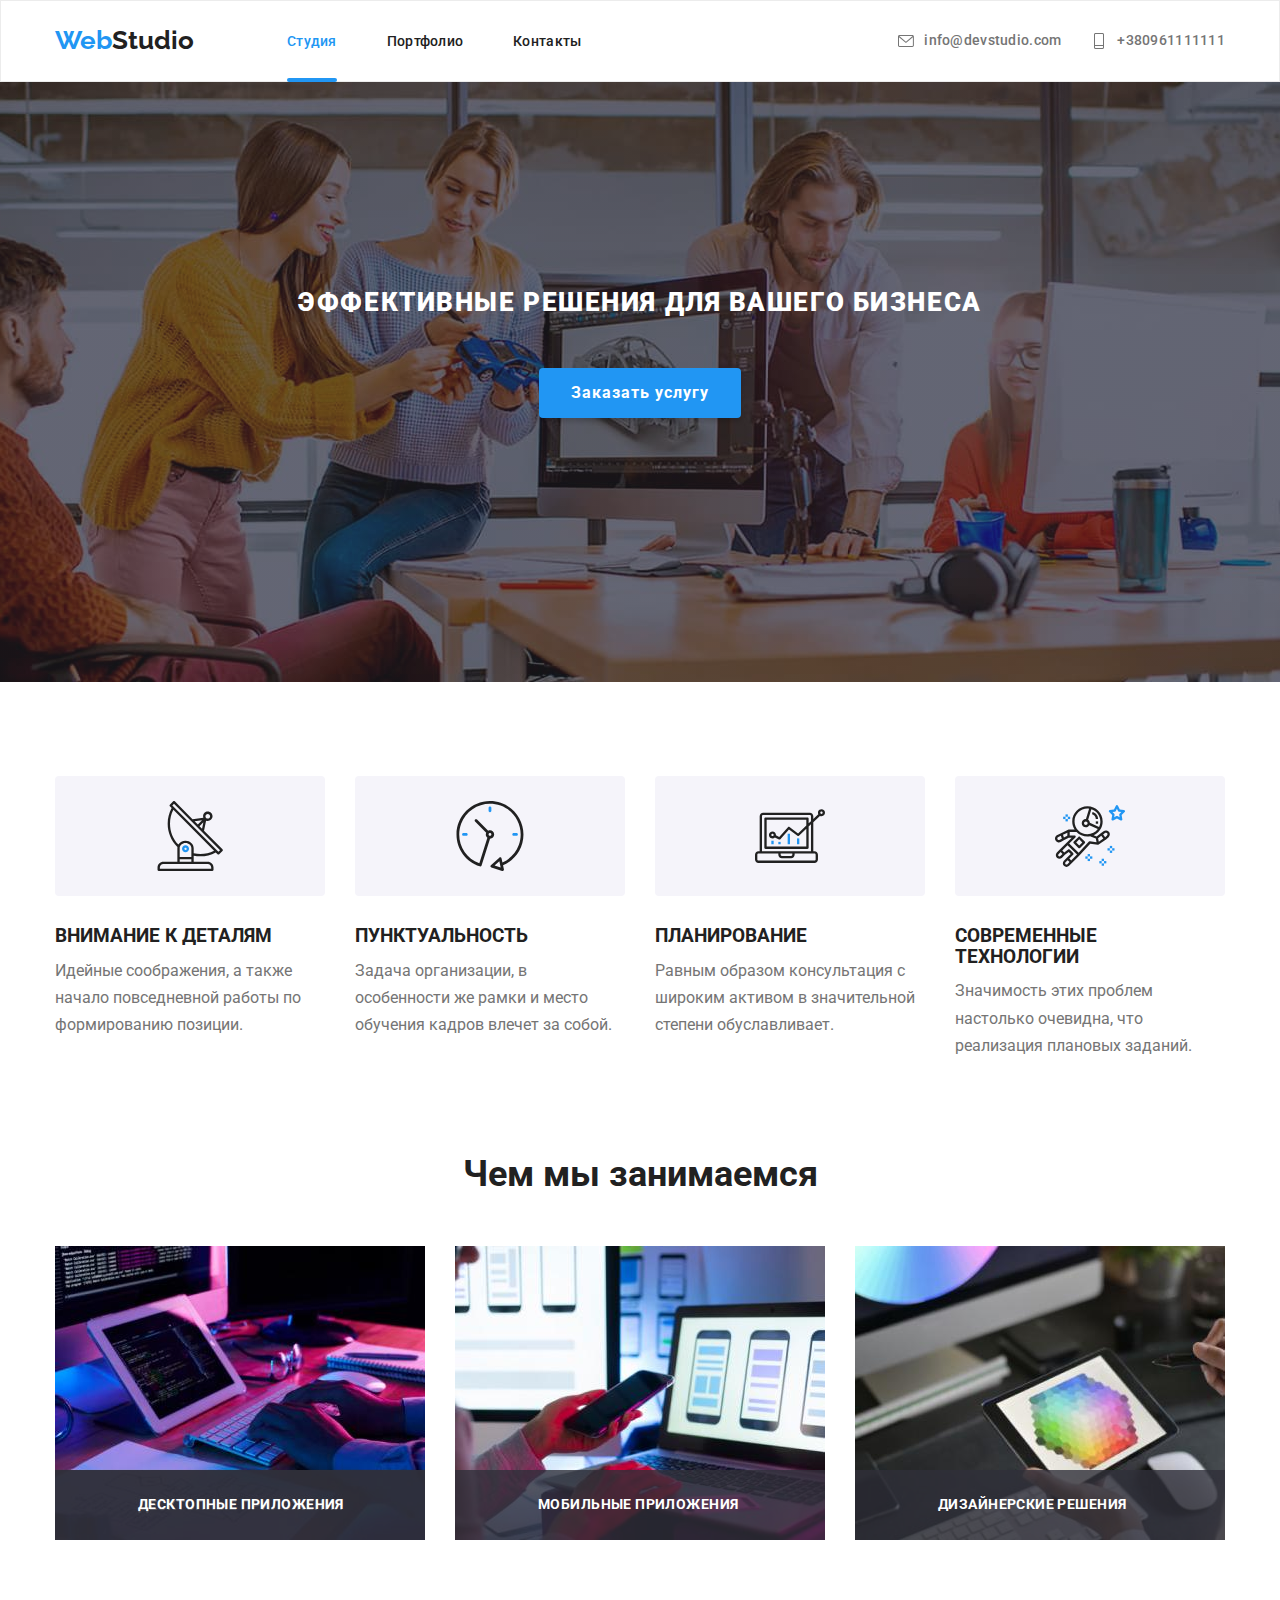
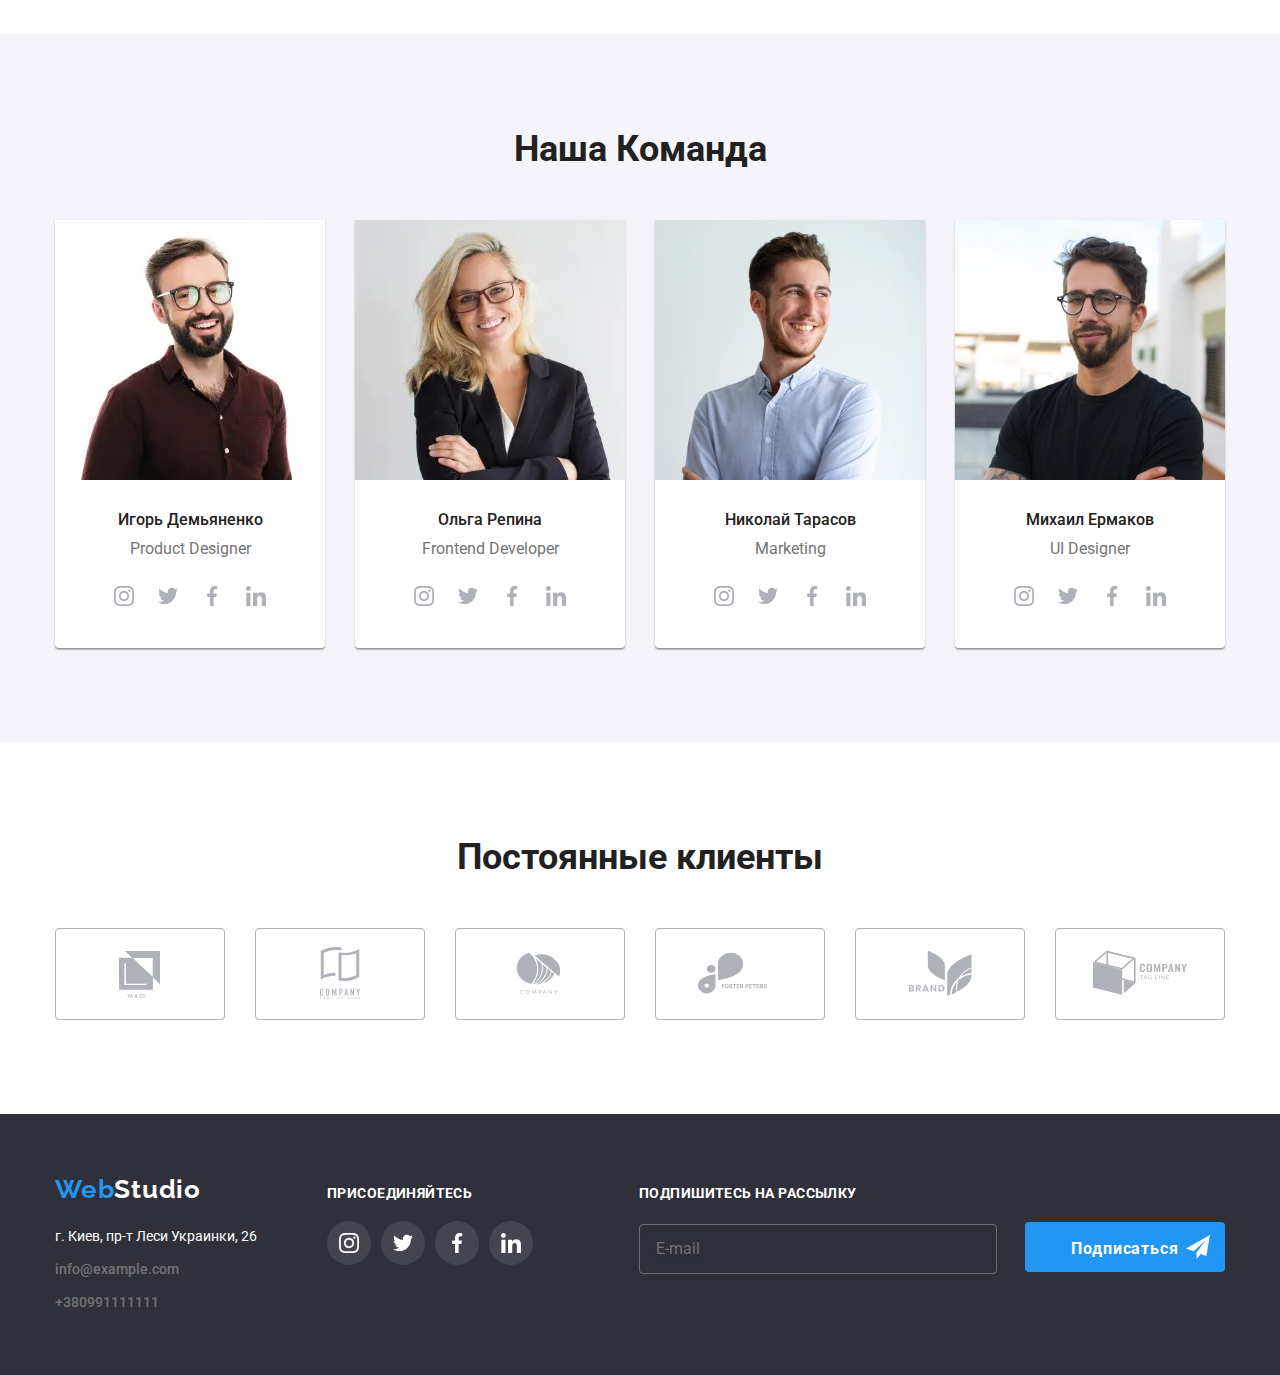
==== commit e1f3c385: "hw8" ====
--- a/index.html
+++ b/index.html
@@ -630,59 +630,61 @@
     <footer class="footer">
       <div class="footer__container container">
         <div class="footer-left">
-          <a class="logo--footer" href="index.html" lang="en"
-            ><span class="web">Web</span>Studio</a
-          >
-          <address>
-            <ul class="contacts">
-              <li class="contacts__item">
-                <a href="#" class="contacts__address"
-                  >г. Киев, пр-т Леси Украинки, 26</a
-                >
-              </li>
-              <li class="contacts__item">
-                <a href="#" class="contacts__mail">info@example.com</a>
-              </li>
-              <li class="contacts__item">
-                <a href="#" class="contacts__tel">+380991111111</a>
+          <div class="footer-address">
+            <a class="logo--footer" href="index.html" lang="en"
+              ><span class="web">Web</span>Studio</a
+            >
+            <address>
+              <ul class="contacts">
+                <li class="contacts__item">
+                  <a href="#" class="contacts__address"
+                    >г. Киев, пр-т Леси Украинки, 26</a
+                  >
+                </li>
+                <li class="contacts__item">
+                  <a href="#" class="contacts__mail">info@example.com</a>
+                </li>
+                <li class="contacts__item">
+                  <a href="#" class="contacts__tel">+380991111111</a>
+                </li>
+              </ul>
+            </address>
+          </div>
+          <div class="footer-network">
+            <p class="footer-right__title">ПРИСОЕДИНЯЙТЕСЬ</p>
+            <ul class="footer-social">
+              <li class="footer-social__list">
+                <a href="#" class="footer-social__link">
+                  <svg class="footer-social__icon" width="20" height="20">
+                    <use href="./images/icons.svg#icon-instagram"></use>
+                  </svg>
+                </a>
+              </li>
+              <li class="footer-social__list">
+                <a href="#" class="footer-social__link">
+                  <svg class="footer-social__icon" width="20" height="20">
+                    <use href="./images/icons.svg#icon-twitter"></use>
+                  </svg>
+                </a>
+              </li>
+              <li class="footer-social__list">
+                <a href="#" class="footer-social__link">
+                  <svg class="footer-social__icon" width="20" height="20">
+                    <use href="./images/icons.svg#icon-facebook"></use>
+                  </svg>
+                </a>
+              </li>
+              <li class="footer-social__list">
+                <a href="#" class="footer-social__link">
+                  <svg class="footer-social__icon" width="20" height="20">
+                    <use href="./images/icons.svg#icon-linkedin"></use>
+                  </svg>
+                </a>
               </li>
             </ul>
-          </address>
+          </div>
         </div>
-        <div class="right footer-right">
-          <p class="footer-right__title">ПРИСОЕДИНЯЙТЕСЬ</p>
-          <ul class="footer-social">
-            <li class="footer-social__list">
-              <a href="#" class="footer-social__link">
-                <svg class="footer-social__icon" width="20" height="20">
-                  <use href="./images/icons.svg#icon-instagram"></use>
-                </svg>
-              </a>
-            </li>
-            <li class="footer-social__list">
-              <a href="#" class="footer-social__link">
-                <svg class="footer-social__icon" width="20" height="20">
-                  <use href="./images/icons.svg#icon-twitter"></use>
-                </svg>
-              </a>
-            </li>
-            <li class="footer-social__list">
-              <a href="#" class="footer-social__link">
-                <svg class="footer-social__icon" width="20" height="20">
-                  <use href="./images/icons.svg#icon-facebook"></use>
-                </svg>
-              </a>
-            </li>
-            <li class="footer-social__list">
-              <a href="#" class="footer-social__link">
-                <svg class="footer-social__icon" width="20" height="20">
-                  <use href="./images/icons.svg#icon-linkedin"></use>
-                </svg>
-              </a>
-            </li>
-          </ul>
-        </div>
-        <div class="footer-subscribe">
+        <form class="footer-form">
           <p class="footer-subscribe__title">ПОДПИШИТЕСЬ НА РАССЫЛКУ</p>
           <form class="footer-form" name="email">
             <label for="email" class="footer-form__label"></label>
@@ -751,12 +753,15 @@
             ></textarea>
           </label>
           <input
-            class="modal-form__checkbox visually-hidden"
+            class="modal-form__box visually-hidden"
             type="checkbox"
             name="policy"
             id="checkbox-agr"
           />
-          <label class="modal-form__check" for="checkbox-agr">
+          <label
+            class="modal-form__check modal-form__checkbox"
+            for="checkbox-agr"
+          >
             Соглашаюсь с рассылкой и принимаю&nbsp;
             <a class="modal-form__link" href="#"> Условия договора</a>
           </label>
--- a/css/main.min.css
+++ b/css/main.min.css
@@ -1,3 +1,3 @@
-.visually-hidden{position:absolute;clip:rect(1px 1px 1px 1px);clip:rect(1px, 1px, 1px, 1px);padding:0;border:0;height:1px;width:1px;overflow:hidden}body{text-decoration:none;background-color:#fff;color:#212121;font-family:Roboto, Raleway, sans-serif}p,h1,h2,h3,h4,h5,h6{margin:0}ul{list-style:none;margin:0;padding:0}*::before,*::after{box-sizing:border-box}.checbox{-webkit-appearance:none;-moz-appearance:none;appearance:none}.list{list-style:none}a{text-decoration:none;list-style:none}img{display:block;max-width:100%;height:auto}.title{display:none}.container{margin:0 auto;padding-left:15px;padding-right:15px}@media screen and (min-width: 480px){.container{width:480px}}@media screen and (min-width: 768px){.container{width:768px}}@media screen and (min-width: 1200px){.container{width:1200px}}.section{padding-top:60px;padding-bottom:60px}@media screen and (min-width: 1200px){.section{padding-top:94px;padding-bottom:94px}}.logo{color:#212121;font-family:Raleway, sans-serif;font-style:normal;font-weight:700;font-size:26px;text-decoration:none}@media screen and (min-width: 1200px){.logo{font-size:26px;line-height:1.2}}.web{color:#2196f3;font-family:Raleway, sans-serif;font-style:normal;font-weight:700;font-size:26px}.studio{color:#212121;font-family:Raleway, sans-serif;font-style:normal;font-weight:700;font-size:26px;text-decoration:none}.logo{display:flex;padding-top:24px;padding-bottom:25px}.modal{position:absolute;width:100%;min-height:581px;top:50%;left:50%;transform:translate(-50%, -50%) scale(1) rotate(0deg);background-color:#ffffff;box-shadow:0px 1px 3px rgba(0,0,0,0.12),0px 1px 1px rgba(0,0,0,0.14),0px 2px 1px rgba(0,0,0,0.2);border-radius:4px;transition:transform 500ms linear}@media screen and (min-width: 480px){.modal{width:450px}}@media screen and (min-width: 1200px){.modal{width:528px}}.backdrop.is-hidden .modal{transform:translate(-50%, -50%) scale(0.1) rotate(180deg);transition:transform 500ms linear}.backdrop{width:100vw;height:100vh;background:rgba(0,0,0,0.2);position:fixed;top:0;transition:opacity 250ms linear, visibility 250ms linear}.backdrop.is-hidden{visibility:hidden;opacity:0;pointer-events:none}.modal-form{display:flex;flex-direction:column;padding:40px}.modal-form__title{display:inline-block;font-weight:700;font-size:20px;line-height:1.15;letter-spacing:0.03em;color:#212121;margin-bottom:12px}@media screen and (max-width: 1199px){.modal-form__title{text-align:center}}.modal-form__checkbox{position:absolute;width:1px;height:1px;margin:-1px;border:0;padding:0;white-space:nowrap;clip-path:inset(100%);clip:rect(0 0 0 0);overflow:hidden}.modal-form__label{font-size:12px;line-height:1.16;letter-spacing:0.01em;color:#757575}.modal-form .modal-form__label+.modal-form__label{margin-top:10px}.modal-form__image{display:block;position:relative;margin-top:4px}.modal-form__input{width:100%;height:40px;padding-left:42px;border:1px solid rgba(33,33,33,0.2);border-radius:4px;transition:border 250ms linear}.modal-form__input:focus,.modal-form__comment:focus{outline:none;border-color:#2196f3}.modal-form__comment{display:block;width:100%;height:120px;margin-top:4px;border:1px solid rgba(33,33,33,0.2);border-radius:4px;padding:12px 16px;resize:none;transition:border 250ms linear}.modal-form__comment::placeholder{font-size:14px;line-height:1.14;letter-spacing:0.01em;color:rgba(117,117,117,0.5)}.modal-form__icon{display:block;position:absolute;top:50%;left:12px;width:18px;height:18px;transform:translateY(-50%);transition:fill 250ms linear}.modal-form__input:focus+.modal-form__icon{fill:#2196f3}.modal-form__check{position:relative;font-size:12px;display:block;justify-content:center;align-items:center;margin-top:20px;margin-bottom:30px;line-height:1.67;letter-spacing:0.01em}@media screen and (min-width: 480px){.modal-form__check{top:0}}@media screen and (min-width: 1200px){.modal-form__check{position:static}}@media screen and (min-width: 1200px){.modal-form__check{font-size:14px;line-height:1.71px}}.modal-form__check::before{display:block;content:"";width:16px;height:15px;left:0;margin-right:7px;border:2px solid #2196f3;transition:background-image 250ms linear}@media screen and (min-width: 480px){.modal-form__check{display:flex;justify-content:center;align-items:center;margin-bottom:30px;font-size:12px;line-height:1.17;letter-spacing:0.03em}}@media screen and (min-width: 1200px){.modal-form__check{font-size:14px;line-height:1.71}}.modal-form__link{text-decoration:underline;color:#2196f3}.modal-form__checkbox:checked+.modal-form__check::before{border:none;background-image:url(../images/iconcheck.svg)}.modal-form__checkbox:focus+.modal-form__check::before{fill:#2196f3}.modal-form__button{padding:10px 55px;font-weight:700;font-size:16px;line-height:1.87;letter-spacing:0.06em;align-self:center;color:#ffffff;background:#2196f3;box-shadow:0px 4px 4px rgba(0,0,0,0.15);border-radius:4px;border:none;transition:background-color 250ms linear}.modal-form__button:hover,.modal-form__button:focus{background:#188ce8}.modal-btn{display:flex;justify-content:center;align-items:center;position:absolute;top:8px;right:8px;width:30px;height:30px;background-color:#ffffff;border:1px solid rgba(0,0,0,0.1);border-radius:50%}.modal-icon{transition:fill 250ms linear}.modal-btn:hover,.modal-btn:focus{fill:#2196f3}.burger{background-color:#fff;border:none;cursor:pointer;padding:0;line-height:0}.burger:hover,.burger:focus{fill:#2196f3}@media screen and (min-width: 768px){.burger{display:none}}.mobile-menu{display:flex;flex-direction:column;justify-content:space-between;position:fixed;z-index:100;top:0;left:0;width:100vw;height:100vh;padding:48px 40px;opacity:0;visibility:hidden;pointer-events:none;background-color:#fff;transition:opasity 250ms linear, visibility 250ms linear}@media screen and (min-width: 767px){.mobile-menu{display:none}}.mobile-menu.is-open{opacity:1;visibility:visible;pointer-events:all}.close{position:absolute;top:10px;right:15px;background-color:#fff;border:none;cursor:pointer;padding:0;line-height:0}.close:hover,.close:focus{fill:#2196f3}.burger__icon,.close__icon{width:40px;height:40px}.mobile-nav__item:not(:last-child){margin-bottom:32px}.mobile-nav__link{font-weight:500;font-size:40px;line-height:1.17;text-align:center;letter-spacing:0.02em;color:#212121}.mobile-nav__link:hover,.mobile-nav__link:focus{color:#2196f3}.mobile-nav{margin-bottom:30px}.mobile-nav__link--current{font-weight:500;font-size:40px;line-height:1.17;text-align:center;letter-spacing:0.02em;color:#2196f3}.mobile-menu__auth{display:block}.mobile-auth{margin-bottom:64px}.mobile-auth__item:not(:last-child){margin-bottom:32px}.mobile-auth__tel{font-weight:500;font-size:34px;line-height:1.17;letter-spacing:0.02em;color:#2196f3}.mobile-auth__mail{font-weight:500;font-size:24px;line-height:1.16;letter-spacing:0.02em;color:#212121}.mobile-auth__mail:hover,.mobile-auth__mail:focus{color:#2196f3}.mobile-network{display:flex}.mobile-network__link{padding:10px;font-weight:500;font-size:18px;line-height:1.22;letter-spacing:0.02em;color:#2196f3}@media screen and (max-width: 479px){.mobile-network__link{font-size:4vw}}.mobile-network__item:not(:last-child){border-right:1px solid rgba(33,33,33,0.2)}.section__title{color:#212121;font-weight:700;font-size:28px;line-height:1.17;text-align:center;margin-bottom:30px}@media screen and (min-width: 1200px){.section__title{font-size:36px;line-height:1.17;margin-bottom:50px}}.team-social{display:flex;justify-content:center}.team-social__link{display:flex;width:44px;height:44px;align-items:center;justify-content:center;border-radius:50%;transition:fill 250ms linear, background-color 250ms linear}.team-social__icon{width:20px;height:20px;fill:#afb1b8}.team-social.social__item+.tiam-social__icon{margin-left:10px}.header{background-color:#fff;border:1px solid #ececec}.header .container{display:flex;align-items:center;justify-content:space-between}.main-nav{display:flex}.site-nav{display:flex}.site-nav--margin{margin-left:93px}@media screen and (max-width: 767px){.site-nav{display:none}}@media (min-width: 768px) and (max-width: 1199px){.site-nav{margin-left:88px}}.site-nav__item{display:inline-flex;vertical-align:middle;position:relative}.site-nav .site-nav__item+.site-nav__item{margin-left:50px}.site-nav__link--current{font-family:Roboto;font-weight:500;line-height:16px;font-size:14px;letter-spacing:0.02em;color:#2196f3;padding-bottom:32px;padding-top:32px;text-decoration:none}.site-nav__link--current::after{content:"";width:100%;height:4px;position:absolute;background:#2196f3;border-radius:2px;display:block;bottom:-1px}.site-nav__link{font-family:Roboto;font-weight:500;font-size:14px;line-height:16px;letter-spacing:0.02em;color:#212121}.site-nav__link{padding-bottom:32px;padding-top:32px;transition:color 250ms linear}.site-nav__link:hover,.site-nav__link:focus{color:#2196f3}@media screen and (max-width: 767px){.contact-nav{display:none}}@media screen and (min-width: 1200px){.contact-nav{display:flex;justify-content:center;align-items:center}}@media (min-width: 768px) and (max-width: 1199px){.contact-nav__item:not(:last-child){margin-bottom:10px}}@media (min-width: 1200px){.contact-nav .contact-nav__item+.contact-nav__item{margin-left:30px}}.contact-nav__link{color:#757575;font-family:Roboto, sans-serif;font-weight:500;font-size:14px;line-height:1.14;letter-spacing:0.02em;text-decoration:none}@media screen and (min-width: 1200px){.contact-nav__link{padding-top:32px;padding-bottom:32px}}.contact-nav__link:hover,.contact-nav__link:focus{color:#2196f3;fill:#2196f3}.contact-nav__link{display:flex;transition:color 250ms linear}.contact-nav__icon{margin-right:10px;fill:currentColor;justify-content:center;transition:fill 250ms linear}@media (min-width: 768px) and (max-width: 1199px){.contact-nav__icon{width:14px}}.contact-nav__icon:hover,.contact-nav__icon:focus{fill:#2196f3}@media (min-width: 768px) and (max-width: 1199px){.mail{padding-top:10px}}@media (min-width: 768px) and (max-width: 1199px){.tel{padding-bottom:10px}}.hero-section{max-width:1600px;height:400px;padding-top:118px;padding-bottom:118px;margin-left:auto;margin-right:auto;background-color:#c4c4c4;text-align:center;background-image:linear-gradient(rgba(47,48,58,0.4), rgba(47,48,58,0.4)),url("../images/hero/Hero480@1x.jpg");background-repeat:no-repeat;background-position:center;background-size:cover}@media screen and (min-device-pixel-ratio: 2), (min-resolution: 192dpi), (min-resolution: 2dppx){.hero-section{background-image:linear-gradient(rgba(47,48,58,0.4), rgba(47,48,58,0.4)),url("../images/hero/Hero480@2x.jpg")}}@media screen and (min-width: 768px){.hero-section{background-image:linear-gradient(rgba(47,48,58,0.4), rgba(47,48,58,0.4)),url("../images/hero/Hero768@1x.jpg")}}@media screen and (min-width: 768px) and (min-device-pixel-ratio: 2), screen and (min-width: 768px) and (min-resolution: 192dpi), screen and (min-width: 768px) and (min-resolution: 2dppx){.hero-section{background-image:linear-gradient(rgba(47,48,58,0.4), rgba(47,48,58,0.4)),url("../images/hero/Hero768@2x.jpg")}}@media screen and (min-width: 1200px){.hero-section{max-width:1600px;height:600px;padding-top:200px;padding-bottom:200px;background-image:linear-gradient(rgba(47,48,58,0.4), rgba(47,48,58,0.4)),url("../images/hero/Hero1200@1x.jpg")}}@media screen and (min-width: 1200px) and (min-device-pixel-ratio: 2), screen and (min-width: 1200px) and (min-resolution: 192dpi), screen and (min-width: 1200px) and (min-resolution: 2dppx){.hero-section{background-image:linear-gradient(rgba(47,48,58,0.4), rgba(47,48,58,0.4)),url("../images/hero/Hero1200@2x.jpg")}}.hero-section .hero-title{color:#fff;margin:0 auto;margin-bottom:30px;font-weight:900;font-size:26px;line-height:1.6;letter-spacing:0.06em;text-transform:uppercase}@media screen and (min-width: 1200px){.hero-section{font-size:44px;line-height:1.36}}.header-btn{padding:10px 32px;font-weight:700;font-size:16px;line-height:1.87;letter-spacing:0.06em;color:#fff;box-shadow:0px 4px 4px rgba(0,0,0,0.15);border-radius:4px;border:none;background-color:#2196f3;transition:background-color 250ms linear}.header-btn:hover,.header-btn:focus{background-color:#118ce8}@media screen and (max-width: 767px){.feature-list{display:block;margin-bottom:60px}}@media screen and (min-width: 768px){.feature-list{display:flex;flex-wrap:wrap;margin:-15px}}@media screen and (max-width: 767px){.feature-item:not(:last-child){margin-bottom:30px}}@media screen and (min-width: 768px){.feature-item{margin:15px;flex-basis:calc((100% - 60px) / 2)}}@media screen and (min-width: 1200px){.feature-item{flex-basis:calc((100% - 120px) / 4)}}.title-feature{list-style:none;text-align:center;color:#212121;font-weight:700;line-height:1.1;margin-bottom:10px;text-transform:uppercase}@media screen and (min-width: 768px){.title-feature{text-align:left}}.feature-icon-bg{display:flex;align-items:center;justify-content:center;height:120px;margin-bottom:30px;border-radius:4px;background-color:#f5f4fa}.feature__icon{width:70px;height:70px}.feature-text{line-height:1.71;color:#757575}@media screen and (max-width: 1199px){.business{display:none}}.section--other-padding{padding-top:0px}.business-list{display:flex;justify-content:space-between}.business-list__text{position:absolute;bottom:27px;left:83px;font-weight:700;font-size:14px;line-height:1.14;letter-spacing:0.03em;text-transform:uppercase;color:#fff}.business-list__work{position:relative}.business-list__work::before{display:block;position:absolute;content:"";width:100%;bottom:0;left:0;height:70px;background:rgba(47,48,58,0.8)}.section--background{background-color:#f5f4fa}@media screen and (max-width: 767px){.team-list{display:block}}@media screen and (min-width: 768px){.team-list{display:flex;flex-wrap:wrap;margin:-15px}}@media screen and (min-width: 1200px){.team-list{display:flex;justify-content:space-between}}.team-list__name{color:#212121;font-weight:500;font-size:16px;line-height:1.2;text-align:center;margin-bottom:10px}.team-list__item{background-color:#fff;box-shadow:0px 1px 3px rgba(0,0,0,0.12),0px 1px 1px rgba(0,0,0,0.14),0px 2px 1px rgba(0,0,0,0.2);border-radius:0px 0px 4px 4px}@media screen and (max-width: 767px){.team-list__item:not(:last-child){margin-bottom:30px}}@media screen and (min-width: 768px){.team-list__item{width:354px;margin:15px}}@media screen and (min-width: 1200px){.team-list__item{flex-basis:calc((100% - 120px) / 4)}}.team-list__info{padding:30px 32px}.team-list__text{font-weight:400;font-size:16px;line-height:1.2;text-align:center;color:#757575}.team-list-social{margin-top:16px}.team-social__link:hover,.team-social__link:focus{background-color:#2196f3}.team-social__link:hover .team-social__icon,.team-social__link:focus .team-social__icon{fill:#ffffff}.clients-list{display:flex}@media screen and (max-width: 767px){.clients-list{flex-wrap:wrap;margin:-15px}}@media (min-width: 768px) and (max-width: 1199px){.clients-list{flex-wrap:wrap;margin:-15px}}@media screen and (min-width: 1200px){.clients-list{margin:-15px}}.clients-list__item{height:92px;margin:15px}@media screen and (max-width: 767px){.clients-list__item{margin:15px;flex-basis:calc((100% - 60px) / 2)}}@media (min-width: 768px) and (max-width: 1199px){.clients-list__item{margin:15px;flex-basis:calc((100% - 90px) / 3)}}@media screen and (min-width: 1200px){.clients-list__item{margin:15px;flex-basis:calc((100% - 150px) / 6)}}.clients-list__link{display:flex;align-items:center;justify-content:center;width:100%;height:100%;border:1px solid #afb1b8;border-radius:4px;color:#afb1b8;transition:color 250ms linear, border 250ms linear}.clients-list__link:hover,.clients-list__link:focus{color:#2196f3;border:1px solid #2196f3}.clients-list__icon{width:106px;fill:currentColor}.footer{padding-top:60px;padding-bottom:60px;background-color:#2f303a}@media screen and (max-width: 767px){.footer__container{display:block;text-align:center}}@media (min-width: 768px) and (max-width: 1199px){.footer__container{display:flex;flex-wrap:wrap;justify-content:space-around;align-items:baseline}}@media screen and (min-width: 1200px){.footer__container{display:flex;align-items:baseline}}.logo--footer{display:block;margin-bottom:20px;font-family:Raleway;font-weight:bold;font-size:26px;line-height:1.2;letter-spacing:0.03em;color:#fff}.contacts{font-family:Roboto, sans-serif;font-style:normal;font-size:14px;color:#fff;text-decoration:none;list-style:none;display:block}@media (min-width: 768px) and (max-width: 1199px){.contacts{display:flex;flex-direction:column;align-items:center;justify-content:center}}.contacts__item{margin-bottom:9px}.contacts__item:last-child{margin-bottom:0px}.contacts__address{font-family:Roboto, sans-serif;font-style:normal;font-weight:normal;font-size:14px;line-height:1.71;color:#fff;text-decoration:none}.contacts__mail{color:#757575;font-family:Roboto, sans-serif;font-style:normal;font-weight:500;font-size:14px;text-decoration:none;line-height:1.71;transition:color 250ms linear}.contacts__mail:hover,.contacts__mail:focus{color:#2196f3}.contacts__tel{color:#757575;font-family:Roboto, sans-serif;font-style:normal;font-weight:500;font-size:14px;text-decoration:none;line-height:1.71;transition:color 250ms linear}.contacts__tel:hover,.contacts__tel:focus{color:#2196f3}@media screen and (max-width: 767px){.footer-left{margin-bottom:60px}}@media (min-width: 768px) and (max-width: 1199px){.footer-left{display:flex;flex-direction:column;align-items:center;justify-content:center}}@media screen and (min-width: 1200px){.footer-left{width:231px}}.social-footer-list{display:flex;margin-top:0;margin-bottom:0;align-items:center;justify-content:center;margin-left:auto;margin-right:auto;padding-left:0}@media (min-width: 768px) and (max-width: 1199px){.footer-right{display:flex;flex-direction:column;align-items:center;justify-content:center}}@media screen and (min-width: 1200px){.footer-right{margin-left:70px}}@media screen and (max-width: 767px){.right{margin-bottom:60px}}@media screen and (min-width: 1200px){.right{width:206px}}.footer-right__title{font-family:Roboto;font-style:normal;font-weight:700;font-size:14px;line-height:16px;letter-spacing:0.03em;margin-bottom:20px;justify-content:center;color:#fff}.footer-social{display:flex;justify-content:center}.footer-social__list{width:44px;height:44px;margin-right:10px;list-style:none}.footer-social__link{display:flex;padding:0;width:44px;height:44px;background-color:rgba(255,255,255,0.1);border-radius:50%;justify-content:center;align-items:center;transition:background-color 250ms linear}.footer-social__link:hover,.footer-social__link:focus{fill:#fff;background-color:#2196f3}.footer-social__list:last-child{margin-right:0}.footer-social__icon{fill:#fff;transition:fill 250ms linear}.footer-social__icon:hover,.footer-social__icon:focus{fill:#fff}@media (min-width: 768px) and (max-width: 1199px){.footer-subscribe{text-align:center;margin-top:60px}}@media screen and (min-width: 1200px){.footer-subscribe{display:flex;flex-direction:column;margin-left:93px}}@media (min-width: 768px) and (max-width: 1199px){.footer-form{display:flex;flex-direction:column;width:450px;align-items:center;justify-content:center}}@media screen and (min-width: 1200px){.footer-form{display:flex}}.footer-subscribe__title{font-family:Roboto;font-style:normal;font-weight:700;font-size:14px;line-height:16px;letter-spacing:0.03em;margin-bottom:20px;justify-content:flex-end;color:#fff}.footer-form__input{width:358px;height:50px;border:1px solid rgba(255,255,255,0.3);filter:drop-shadow(0px 4px 4px rgba(0,0,0,0.15));border-radius:4px;background:#2f303a;margin-right:12px;padding-left:16px;color:#fff}@media screen and (max-width: 767px){.footer-form__input{width:100%;margin-bottom:20px}}@media (min-width: 768px) and (max-width: 1199px){.footer-form__input{margin-bottom:20px}}.footer-form__input:hover,.footer-form__input:focus{background:#2f303a}.footer-form__button{font-weight:700;font-size:16px;line-height:1.87;position:relative;display:flex;align-items:center;cursor:pointer;padding:10px 29px;letter-spacing:0.06em;min-width:200px;height:50px;background:#2196f3;border-radius:4px;border-color:transparent;color:#fff;transition:box-shadow 250ms linear, background-color 250ms linear}@media screen and (max-width: 767px){.footer-form__button{margin:0 auto}}@media screen and (min-width: 1200px){.footer-form__button{margin-left:12px}}.footer-form__button:focus,.footer-form__button:hover{box-shadow:0px 4px 4px rgba(0,0,0,0.15);background-color:#188ce8}.footer-form__icon{position:absolute;margin-left:10px;top:50%;transform:translateY(-50%);right:13px}.filter{display:flex;flex-wrap:wrap;margin-bottom:40px}@media screen and (max-width: 767px){.filter{display:flex;flex-wrap:wrap}}@media screen and (min-width: 768px){.filter{display:flex;justify-content:center;margin-bottom:30px}}@media screen and (min-width: 1200px){.filter{margin-bottom:50px}}.filter__button{font-weight:500;font-size:16px;padding:6px 22px;min-width:auto;line-height:1.6;text-align:center;background-color:#f5f4fa;color:#212121;border-radius:4px;border:none;transition:background-color 250ms linear, color 250ms linear,- box-shadow 250ms linear}.filter__button:hover,.filter__button:focus{color:#fff;background-color:#2196f3;box-shadow:0px 3px 1px rgba(0,0,0,0.1),0px 1px 2px rgba(0,0,0,0.08),0px 2px 2px rgba(0,0,0,0.12)}.btn-active{background-color:#2196f3;color:#ffffff}.filter__item:not(:last-child){margin-right:8px}@media screen and (max-width: 767px){.filter__item:nth-child(-n+3){margin-bottom:8px}}@media screen and (min-width: 768px){.filter__item{margin-bottom:0}}@media screen and (min-width: 768px){.flex-container{display:flex;flex-wrap:wrap;margin:-15px}}.flex-container__item{border:1px solid #eeeeee}@media screen and (min-width: 768px){.flex-container__item{width:354px;margin:15px;flex-basis:calc((100% - 60px) / 2)}}@media screen and (min-width: 1200px){.flex-container__item{width:370px;flex-basis:calc((100% - 90px) / 3)}}.flex-container__item:not(:last-child){margin-bottom:30px}.flex-container__info{padding:20px 24px}.flex-container__title{color:#212121;font-weight:700;font-size:18px;line-height:2;letter-spacing:0.06em;margin-bottom:4px}.flex-container__description{font-size:16px;line-height:1.9;color:#757575}.flex-container__link{display:block}.flex-container__item:hover,.flex-container__item:focus{box-shadow:0px 1px 1px rgba(0,0,0,0.12),0px 4px 4px rgba(0,0,0,0.06),1px 4px 6px rgba(0,0,0,0.16);transition:box-shadow 250ms linear}.flex-container__box{position:relative;width:100%;height:100%;background-color:rgba(33,150,243,0.9);overflow:hidden}.flex-container__text{position:absolute;top:0;left:0;height:100%;padding:63px 24px;font-size:18px;line-height:1.56;letter-spacing:0.03em;color:#fff;background-color:rgba(33,150,243,0.9);transform:translateY(100%);transition:transform 250ms linear}.flex-container__link:hover .flex-container__text,.flex-container__link:focus .flex-container__text{transform:translateY(0)}
+.visually-hidden{position:absolute;clip:rect(1px 1px 1px 1px);clip:rect(1px, 1px, 1px, 1px);padding:0;border:0;height:1px;width:1px;overflow:hidden}body{text-decoration:none;background-color:#fff;color:#212121;font-family:Roboto, Raleway, sans-serif}p,h1,h2,h3,h4,h5,h6{margin:0}ul{list-style:none;margin:0;padding:0}*::before,*::after{box-sizing:border-box}.checbox{-webkit-appearance:none;-moz-appearance:none;appearance:none}.list{list-style:none}a{text-decoration:none;list-style:none}img{display:block;max-width:100%;height:auto}.title{display:none}.container{margin:0 auto;padding-left:15px;padding-right:15px}@media screen and (min-width: 480px){.container{width:480px}}@media screen and (min-width: 768px){.container{width:768px}}@media screen and (min-width: 1200px){.container{width:1200px}}.section{padding-top:60px;padding-bottom:60px}@media screen and (min-width: 1200px){.section{padding-top:94px;padding-bottom:94px}}.logo{color:#212121;font-family:Raleway, sans-serif;font-style:normal;font-weight:700;font-size:26px;text-decoration:none}@media screen and (min-width: 1200px){.logo{font-size:26px;line-height:1.2}}.web{color:#2196f3;font-family:Raleway, sans-serif;font-style:normal;font-weight:700;font-size:26px}.studio{color:#212121;font-family:Raleway, sans-serif;font-style:normal;font-weight:700;font-size:26px;text-decoration:none}.logo{display:flex;padding-top:24px;padding-bottom:25px}.modal{position:absolute;width:100%;min-height:581px;top:50%;left:50%;transform:translate(-50%, -50%) scale(1) rotate(0deg);background-color:#ffffff;box-shadow:0px 1px 3px rgba(0,0,0,0.12),0px 1px 1px rgba(0,0,0,0.14),0px 2px 1px rgba(0,0,0,0.2);border-radius:4px;transition:transform 500ms linear}@media screen and (min-width: 480px){.modal{width:450px}}@media screen and (min-width: 1200px){.modal{width:528px}}.backdrop.is-hidden .modal{transform:translate(-50%, -50%) scale(0.1) rotate(180deg);transition:transform 500ms linear}.backdrop{width:100vw;height:100vh;background:rgba(0,0,0,0.2);position:fixed;top:0;transition:opacity 250ms linear, visibility 250ms linear}.backdrop.is-hidden{visibility:hidden;opacity:0;pointer-events:none}.modal-form{display:flex;flex-direction:column;padding:40px}.modal-form__title{display:inline-block;font-weight:700;font-size:20px;line-height:1.15;letter-spacing:0.03em;color:#212121;margin-bottom:12px}@media screen and (max-width: 1199px){.modal-form__title{text-align:center}}.modal-form__box{position:absolute;width:1px;height:1px;margin:-1px;border:0;padding:0;white-space:nowrap;clip-path:inset(100%);clip:rect(0 0 0 0);overflow:hidden}.modal-form__label{font-size:12px;line-height:1.16;letter-spacing:0.01em;color:#757575}.modal-form .modal-form__label+.modal-form__label{margin-top:10px}.modal-form__image{display:block;position:relative;margin-top:4px}.modal-form__input{width:100%;height:40px;padding-left:42px;border:1px solid rgba(33,33,33,0.2);border-radius:4px;transition:border 250ms linear}.modal-form__input:focus,.modal-form__comment:focus{outline:none;border-color:#2196f3}.modal-form__comment{display:block;width:100%;height:120px;margin-top:4px;border:1px solid rgba(33,33,33,0.2);border-radius:4px;padding:12px 16px;resize:none;transition:border 250ms linear}.modal-form__comment::placeholder{font-size:14px;line-height:1.14;letter-spacing:0.01em;color:rgba(117,117,117,0.5)}.modal-form__icon{display:block;position:absolute;top:50%;left:12px;width:18px;height:18px;transform:translateY(-50%);transition:fill 250ms linear}.modal-form__input:focus+.modal-form__icon{fill:#2196f3}.modal-form__check{margin-bottom:10px;margin-top:20px;font-size:12px;line-height:1.67;letter-spacing:0.01em;color:#212121}.modal-form__checkbox{position:relative;padding-left:24px}@media screen and (min-width: 1200px){.modal-form__checkbox{padding-left:0}}@media screen and (min-width: 1200px) and (min-width: 480px){.modal-form__checkbox{display:flex;justify-content:center;align-items:center;margin-bottom:30px;font-size:12px;line-height:1.17;letter-spacing:0.03em;color:#757575;cursor:pointer}}@media screen and (min-width: 1200px) and (min-width: 1200px){.modal-form__checkbox{font-size:14px;line-height:1.71}}.modal-form__checkbox::before{position:absolute;top:2px;left:0;display:block;content:"";width:16px;height:15px;margin-right:7px;cursor:pointer;border:2px solid #212121;border-radius:2px;transition:border-color 250ms linear}@media screen and (min-width: 480px){.modal-form__checkbox::before{top:0}}@media screen and (min-width: 1200px){.modal-form__checkbox::before{position:static}}.modal-form__checkbox::before:hover::before{border-color:#2196f3}.modal-form__link{text-decoration:underline;color:#2196f3}.modal-form__box:checked+.modal-form__check::before{border:none;background-image:url(../images/iconcheck.svg)}.modal-form__checkbox:focus+.modal-form__check::before{fill:#2196f3}.modal-form__button{padding:10px 55px;font-weight:700;font-size:16px;line-height:1.87;letter-spacing:0.06em;align-self:center;color:#ffffff;background:#2196f3;box-shadow:0px 4px 4px rgba(0,0,0,0.15);border-radius:4px;border:none;transition:background-color 250ms linear}.modal-form__button:hover,.modal-form__button:focus{background:#188ce8}.modal-btn{display:flex;justify-content:center;align-items:center;position:absolute;top:8px;right:8px;width:30px;height:30px;background-color:#ffffff;border:1px solid rgba(0,0,0,0.1);border-radius:50%}.modal-icon{transition:fill 250ms linear}.modal-btn:hover,.modal-btn:focus{fill:#2196f3}.burger{background-color:#fff;border:none;cursor:pointer;padding:0;line-height:0}.burger:hover,.burger:focus{fill:#2196f3}@media screen and (min-width: 768px){.burger{display:none}}.mobile-menu{display:flex;flex-direction:column;justify-content:space-between;position:fixed;z-index:100;top:0;left:0;width:100vw;height:100vh;padding:48px 40px;opacity:0;visibility:hidden;pointer-events:none;background-color:#fff;transition:visibility 250ms linear, opacity 250ms linear}@media screen and (min-width: 767px){.mobile-menu{display:none}}.mobile-menu.is-open{opacity:1;visibility:visible;pointer-events:all}.close{position:absolute;top:10px;right:15px;background-color:#fff;border:none;cursor:pointer;padding:0;line-height:0}.close:hover,.close:focus{fill:#2196f3}.burger__icon,.close__icon{width:40px;height:40px}.mobile-nav__item:not(:last-child){margin-bottom:32px}.mobile-nav__link{font-weight:500;font-size:40px;line-height:1.17;text-align:center;letter-spacing:0.02em;color:#212121}.mobile-nav__link:hover,.mobile-nav__link:focus{color:#2196f3}.mobile-nav{margin-bottom:30px}.mobile-nav__link--current{font-weight:500;font-size:40px;line-height:1.17;text-align:center;letter-spacing:0.02em;color:#2196f3}.mobile-menu__auth{display:block}.mobile-auth{margin-bottom:64px}.mobile-auth__item:not(:last-child){margin-bottom:32px}.mobile-auth__tel{font-weight:500;font-size:34px;line-height:1.17;letter-spacing:0.02em;color:#2196f3}.mobile-auth__mail{font-weight:500;font-size:24px;line-height:1.16;letter-spacing:0.02em;color:#212121}.mobile-auth__mail:hover,.mobile-auth__mail:focus{color:#2196f3}.mobile-network{display:flex}.mobile-network__link{padding:10px;font-weight:500;font-size:18px;line-height:1.22;letter-spacing:0.02em;color:#2196f3}@media screen and (max-width: 479px){.mobile-network__link{font-size:4vw}}.mobile-network__item:not(:last-child){border-right:1px solid rgba(33,33,33,0.2)}.section__title{color:#212121;font-weight:700;font-size:28px;line-height:1.17;text-align:center;margin-bottom:30px}@media screen and (min-width: 1200px){.section__title{font-size:36px;line-height:1.17;margin-bottom:50px}}.team-social{display:flex;justify-content:center}.team-social__link{display:flex;width:44px;height:44px;align-items:center;justify-content:center;border-radius:50%;transition:fill 250ms linear, background-color 250ms linear}.team-social__icon{width:20px;height:20px;fill:#afb1b8}.team-social.social__item+.tiam-social__icon{margin-left:10px}.header{background-color:#fff;border:1px solid #ececec}.header .container{display:flex;align-items:center;justify-content:space-between}.main-nav{display:flex}.site-nav{display:flex}.site-nav--margin{margin-left:93px}@media screen and (max-width: 767px){.site-nav{display:none}}@media (min-width: 768px) and (max-width: 1199px){.site-nav{margin-left:88px}}.site-nav__item{display:inline-flex;vertical-align:middle;position:relative}.site-nav .site-nav__item+.site-nav__item{margin-left:50px}.site-nav__link--current{font-family:Roboto;font-weight:500;line-height:16px;font-size:14px;letter-spacing:0.02em;color:#2196f3;padding-bottom:32px;padding-top:32px;text-decoration:none}.site-nav__link--current::after{content:"";width:100%;height:4px;position:absolute;background:#2196f3;border-radius:2px;display:block;bottom:-1px}.site-nav__link{font-family:Roboto;font-weight:500;font-size:14px;line-height:16px;letter-spacing:0.02em;color:#212121}.site-nav__link{padding-bottom:32px;padding-top:32px;transition:color 250ms linear}.site-nav__link:hover,.site-nav__link:focus{color:#2196f3}@media screen and (max-width: 767px){.contact-nav{display:none}}@media screen and (min-width: 1200px){.contact-nav{display:flex;justify-content:center;align-items:center}}@media (min-width: 768px) and (max-width: 1199px){.contact-nav__item:not(:last-child){margin-bottom:10px}}@media (min-width: 1200px){.contact-nav .contact-nav__item+.contact-nav__item{margin-left:30px}}.contact-nav__link{color:#757575;font-family:Roboto, sans-serif;font-weight:500;font-size:14px;line-height:1.14;letter-spacing:0.02em;text-decoration:none}@media screen and (min-width: 1200px){.contact-nav__link{padding-top:32px;padding-bottom:32px}}.contact-nav__link:hover,.contact-nav__link:focus{color:#2196f3;fill:#2196f3}.contact-nav__link{display:flex;transition:color 250ms linear}.contact-nav__icon{margin-right:10px;fill:currentColor;justify-content:center;transition:fill 250ms linear}@media (min-width: 768px) and (max-width: 1199px){.contact-nav__icon{width:14px}}.contact-nav__icon:hover,.contact-nav__icon:focus{fill:#2196f3}@media (min-width: 768px) and (max-width: 1199px){.mail{padding-top:10px}}@media (min-width: 768px) and (max-width: 1199px){.tel{padding-bottom:10px}}.hero-section{max-width:1600px;height:400px;padding-top:118px;padding-bottom:118px;margin-left:auto;margin-right:auto;background-color:#c4c4c4;text-align:center;background-image:linear-gradient(rgba(47,48,58,0.4), rgba(47,48,58,0.4)),url("../images/hero/Hero480@1x.jpg");background-repeat:no-repeat;background-position:center;background-size:cover}@media screen and (min-device-pixel-ratio: 2), (min-resolution: 192dpi), (min-resolution: 2dppx){.hero-section{background-image:linear-gradient(rgba(47,48,58,0.4), rgba(47,48,58,0.4)),url("../images/hero/Hero480@2x.jpg")}}@media screen and (min-width: 768px){.hero-section{background-image:linear-gradient(rgba(47,48,58,0.4), rgba(47,48,58,0.4)),url("../images/hero/Hero768@1x.jpg")}}@media screen and (min-width: 768px) and (min-device-pixel-ratio: 2), screen and (min-width: 768px) and (min-resolution: 192dpi), screen and (min-width: 768px) and (min-resolution: 2dppx){.hero-section{background-image:linear-gradient(rgba(47,48,58,0.4), rgba(47,48,58,0.4)),url("../images/hero/Hero768@2x.jpg")}}@media screen and (min-width: 1200px){.hero-section{max-width:1600px;height:600px;padding-top:200px;padding-bottom:200px;background-image:linear-gradient(rgba(47,48,58,0.4), rgba(47,48,58,0.4)),url("../images/hero/Hero1200@1x.jpg")}}@media screen and (min-width: 1200px) and (min-device-pixel-ratio: 2), screen and (min-width: 1200px) and (min-resolution: 192dpi), screen and (min-width: 1200px) and (min-resolution: 2dppx){.hero-section{background-image:linear-gradient(rgba(47,48,58,0.4), rgba(47,48,58,0.4)),url("../images/hero/Hero1200@2x.jpg")}}.hero-section .hero-title{color:#fff;margin:0 auto;margin-bottom:30px;font-weight:900;font-size:26px;line-height:1.6;letter-spacing:0.06em;text-transform:uppercase}@media screen and (min-width: 1200px){.hero-section{font-size:44px;line-height:1.36}}.header-btn{padding:10px 32px;font-weight:700;font-size:16px;line-height:1.87;letter-spacing:0.06em;color:#fff;box-shadow:0px 4px 4px rgba(0,0,0,0.15);border-radius:4px;border:none;background-color:#2196f3;transition:background-color 250ms linear}.header-btn:hover,.header-btn:focus{background-color:#118ce8}@media screen and (max-width: 767px){.feature-list{display:block;margin-bottom:60px}}@media screen and (min-width: 768px){.feature-list{display:flex;flex-wrap:wrap;margin:-15px}}@media screen and (max-width: 767px){.feature-item:not(:last-child){margin-bottom:30px}}@media screen and (min-width: 768px){.feature-item{margin:15px;flex-basis:calc((100% - 60px) / 2)}}@media screen and (min-width: 1200px){.feature-item{flex-basis:calc((100% - 120px) / 4)}}.title-feature{list-style:none;text-align:center;color:#212121;font-weight:700;line-height:1.1;margin-bottom:10px;text-transform:uppercase}@media screen and (min-width: 768px){.title-feature{text-align:left}}.feature-icon-bg{display:flex;align-items:center;justify-content:center;height:120px;margin-bottom:30px;border-radius:4px;background-color:#f5f4fa}.feature__icon{width:70px;height:70px}.feature-text{line-height:1.71;color:#757575}@media screen and (max-width: 1199px){.business{display:none}}.section--other-padding{padding-top:0px}.business-list{display:flex;justify-content:space-between}.business-list__text{position:absolute;bottom:27px;left:83px;font-weight:700;font-size:14px;line-height:1.14;letter-spacing:0.03em;text-transform:uppercase;color:#fff}.business-list__work{position:relative}.business-list__work::before{display:block;position:absolute;content:"";width:100%;bottom:0;left:0;height:70px;background:rgba(47,48,58,0.8)}.section--background{background-color:#f5f4fa}@media screen and (max-width: 767px){.team-list{display:block}}@media screen and (min-width: 768px){.team-list{display:flex;flex-wrap:wrap;margin:-15px}}@media screen and (min-width: 1200px){.team-list{display:flex;justify-content:space-between}}.team-list__name{color:#212121;font-weight:500;font-size:16px;line-height:1.2;text-align:center;margin-bottom:10px}.team-list__item{background-color:#fff;box-shadow:0px 1px 3px rgba(0,0,0,0.12),0px 1px 1px rgba(0,0,0,0.14),0px 2px 1px rgba(0,0,0,0.2);border-radius:0px 0px 4px 4px}@media screen and (max-width: 767px){.team-list__item:not(:last-child){margin-bottom:30px}}@media screen and (min-width: 768px){.team-list__item{width:354px;margin:15px}}@media screen and (min-width: 1200px){.team-list__item{flex-basis:calc((100% - 120px) / 4)}}.team-list__info{padding:30px 32px}.team-list__text{font-weight:400;font-size:16px;line-height:1.2;text-align:center;color:#757575}.team-list-social{margin-top:16px}.team-social__link:hover,.team-social__link:focus{background-color:#2196f3}.team-social__link:hover .team-social__icon,.team-social__link:focus .team-social__icon{fill:#ffffff}.clients-list{display:flex}@media screen and (max-width: 767px){.clients-list{flex-wrap:wrap;margin:-15px}}@media (min-width: 768px) and (max-width: 1199px){.clients-list{flex-wrap:wrap;margin:-15px}}@media screen and (min-width: 1200px){.clients-list{margin:-15px}}.clients-list__item{height:92px;margin:15px}@media screen and (max-width: 767px){.clients-list__item{margin:15px;flex-basis:calc((100% - 60px) / 2)}}@media (min-width: 768px) and (max-width: 1199px){.clients-list__item{margin:15px;flex-basis:calc((100% - 90px) / 3)}}@media screen and (min-width: 1200px){.clients-list__item{margin:15px;flex-basis:calc((100% - 150px) / 6)}}.clients-list__link{display:flex;align-items:center;justify-content:center;width:100%;height:100%;border:1px solid #afb1b8;border-radius:4px;color:#afb1b8;transition:color 250ms linear, border 250ms linear}.clients-list__link:hover,.clients-list__link:focus{color:#2196f3;border:1px solid #2196f3}.clients-list__icon{width:106px;fill:currentColor}.footer{padding-top:60px;padding-bottom:60px;background-color:#2f303a}@media screen and (min-width: 1200px){.footer__container{display:flex;align-items:baseline;justify-content:space-between}}.logo--footer{display:block;margin-bottom:20px;font-family:Raleway;font-weight:bold;font-size:26px;line-height:1.2;letter-spacing:0.03em;color:#fff}.contacts{font-family:Roboto, sans-serif;font-style:normal;font-size:14px;color:#fff;text-decoration:none;list-style:none;display:block}@media (min-width: 768px) and (max-width: 1199px){.contacts{display:flex;flex-direction:column;align-items:center;justify-content:center}}.contacts__item{margin-bottom:9px}.contacts__item:last-child{margin-bottom:0px}.contacts__address{font-family:Roboto, sans-serif;font-style:normal;font-weight:normal;font-size:14px;line-height:1.71;color:#fff;text-decoration:none}.contacts__mail{color:#757575;font-family:Roboto, sans-serif;font-style:normal;font-weight:500;font-size:14px;text-decoration:none;line-height:1.71;transition:color 250ms linear}.contacts__mail:hover,.contacts__mail:focus{color:#2196f3}.contacts__tel{color:#757575;font-family:Roboto, sans-serif;font-style:normal;font-weight:500;font-size:14px;text-decoration:none;line-height:1.71;transition:color 250ms linear}.contacts__tel:hover,.contacts__tel:focus{color:#2196f3}.footer-left{text-align:center;margin-bottom:60px}@media screen and (min-width: 768px){.footer-left{margin-bottom:60px;display:flex;align-items:baseline;justify-content:space-around}}@media screen and (min-width: 1200px){.footer-left{margin-bottom:0;text-align:left}}.footer-address{margin-bottom:60px;margin-bottom:60px}@media screen and (min-width: 768px){.footer-address{margin-bottom:0}}@media screen and (min-width: 1200px){.footer-address{margin-right:70px}}.social-footer-list{display:flex;margin-top:0;margin-bottom:0;align-items:center;justify-content:center;margin-left:auto;margin-right:auto;padding-left:0}@media (min-width: 768px) and (max-width: 1199px){.footer-right{display:flex;flex-direction:column;align-items:center;justify-content:center}}@media screen and (min-width: 1200px){.footer-right{margin-left:70px}}@media screen and (max-width: 767px){.right{margin-bottom:60px}}@media screen and (min-width: 1200px){.right{width:206px}}.footer-right__title{font-family:Roboto;font-style:normal;font-weight:700;font-size:14px;line-height:16px;letter-spacing:0.03em;margin-bottom:20px;justify-content:center;color:#fff}.footer-social{display:flex;justify-content:center}.footer-social__list{width:44px;height:44px;margin-right:10px;list-style:none}.footer-social__link{display:flex;padding:0;width:44px;height:44px;background-color:rgba(255,255,255,0.1);border-radius:50%;justify-content:center;align-items:center;transition:background-color 250ms linear}.footer-social__link:hover,.footer-social__link:focus{fill:#fff;background-color:#2196f3}.footer-social__list:last-child{margin-right:0}.footer-social__icon{fill:#fff;transition:fill 250ms linear}.footer-social__icon:hover,.footer-social__icon:focus{fill:#fff}.footer-form{text-align:center}@media screen and (min-width: 1200px){.footer-form{text-align:left}}.footer-subscribe__title{margin-bottom:20px;font-weight:700;font-size:14px;line-height:1.14;letter-spacing:0.03em;text-transform:uppercase;color:#fff}.footer-form__input{width:100%;min-height:50px;padding:15px 16px;margin-bottom:20px;border:1px solid rgba(255,255,255,0.3);filter:drop-shadow(0px 4px 4px rgba(0,0,0,0.15));border-radius:4px;background-color:inherit;color:#fff}@media screen and (min-width: 768px){.footer-form__input{display:block;width:450px;margin:0 auto 20px}}@media screen and (min-width: 1200px){.footer-form__input{display:inline;width:358px;margin:0 12px 0 0}}.footer-form__input:hover,.footer-form__input:focus{background:#2f303a}.footer-form__button{font-weight:700;font-size:16px;line-height:1.87;position:relative;align-items:center;cursor:pointer;padding:10px 29px;letter-spacing:0.06em;min-width:200px;height:50px;background:#2196f3;border-radius:4px;border-color:transparent;color:#fff;transition:box-shadow 250ms linear, background-color 250ms linear}@media screen and (max-width: 767px){.footer-form__button{margin:0 auto}}@media screen and (min-width: 1200px){.footer-form__button{margin-left:12px}}.footer-form__button:focus,.footer-form__button:hover{box-shadow:0px 4px 4px rgba(0,0,0,0.15);background-color:#188ce8}.footer-form__icon{position:absolute;margin-left:10px;top:50%;transform:translateY(-50%);right:13px}.filter{display:flex;flex-wrap:wrap;margin-bottom:40px}@media screen and (max-width: 767px){.filter{display:flex;flex-wrap:wrap}}@media screen and (min-width: 768px){.filter{display:flex;justify-content:center;margin-bottom:30px}}@media screen and (min-width: 1200px){.filter{margin-bottom:50px}}.filter__button{font-weight:500;font-size:16px;padding:6px 22px;min-width:auto;line-height:1.6;text-align:center;background-color:#f5f4fa;color:#212121;border-radius:4px;border:none;transition:background-color 250ms linear, color 250ms linear,+ box-shadow 250ms linear}.filter__button:hover,.filter__button:focus{color:#fff;background-color:#2196f3;box-shadow:0px 3px 1px rgba(0,0,0,0.1),0px 1px 2px rgba(0,0,0,0.08),0px 2px 2px rgba(0,0,0,0.12)}.btn-active{background-color:#2196f3;color:#ffffff}.filter__item:not(:last-child){margin-right:8px}@media screen and (max-width: 767px){.filter__item:nth-child(-n+3){margin-bottom:8px}}@media screen and (min-width: 768px){.filter__item{margin-bottom:0}}@media screen and (min-width: 768px){.flex-container{display:flex;flex-wrap:wrap;margin:-15px}}.flex-container__item{border:1px solid #eeeeee;margin-bottom:30px}@media screen and (min-width: 768px){.flex-container__item{width:354px;margin:15px;flex-basis:calc((100% - 60px) / 2)}}@media screen and (min-width: 1200px){.flex-container__item{width:370px;flex-basis:calc((100% - 90px) / 3)}}.flex-container__info{padding:20px 24px}.flex-container__title{color:#212121;font-weight:700;font-size:18px;line-height:2;letter-spacing:0.06em;margin-bottom:4px}.flex-container__description{font-size:16px;line-height:1.9;color:#757575}.flex-container__link{display:block}.flex-container__item:hover,.flex-container__item:focus{box-shadow:0px 1px 1px rgba(0,0,0,0.12),0px 4px 4px rgba(0,0,0,0.06),1px 4px 6px rgba(0,0,0,0.16);transition:box-shadow 250ms linear}.flex-container__box{position:relative;width:100%;height:100%;background-color:rgba(33,150,243,0.9);overflow:hidden}.flex-container__text{position:absolute;top:0;left:0;height:100%;padding:63px 24px;font-size:18px;line-height:1.56;letter-spacing:0.03em;color:#fff;background-color:rgba(33,150,243,0.9);transform:translateY(101%);transition:transform 250ms linear}.flex-container__link:hover .flex-container__text,.flex-container__link:focus .flex-container__text{transform:translateY(0)}
 /*# sourceMappingURL=main.min.css.map */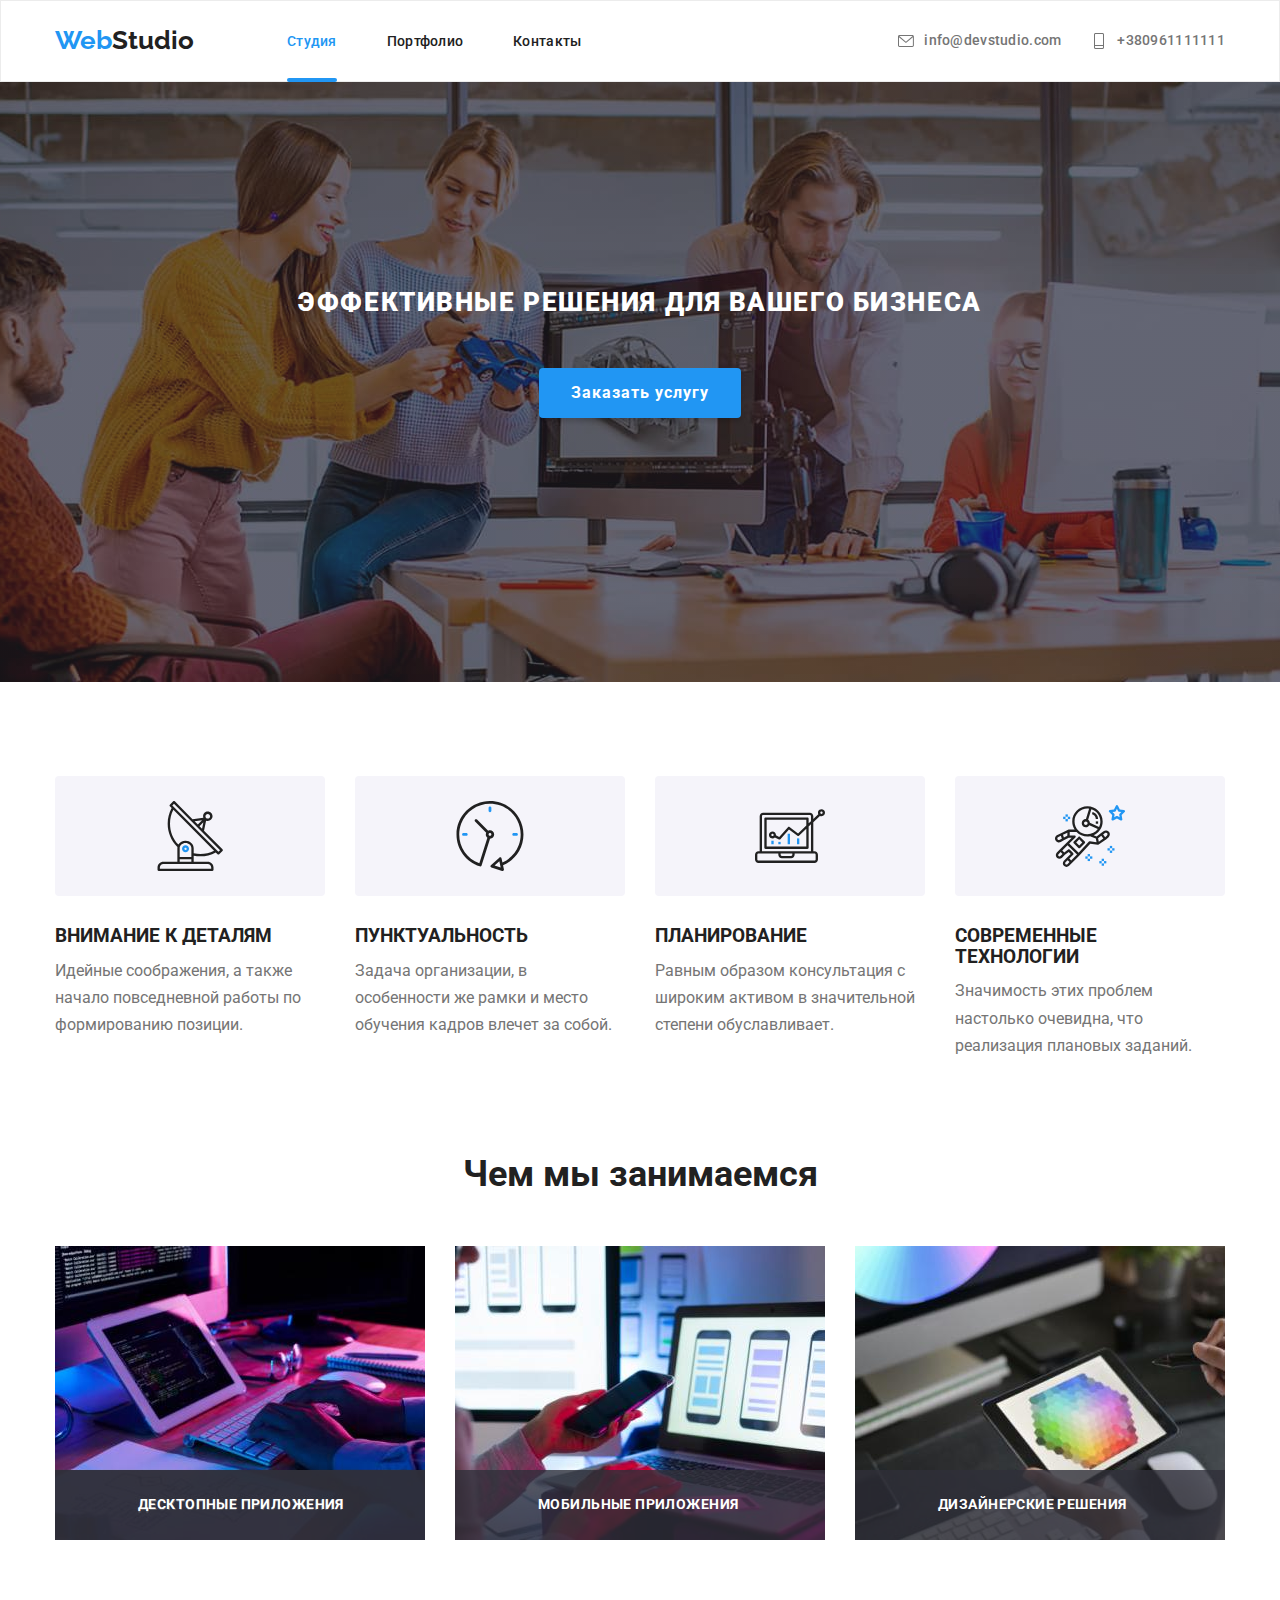
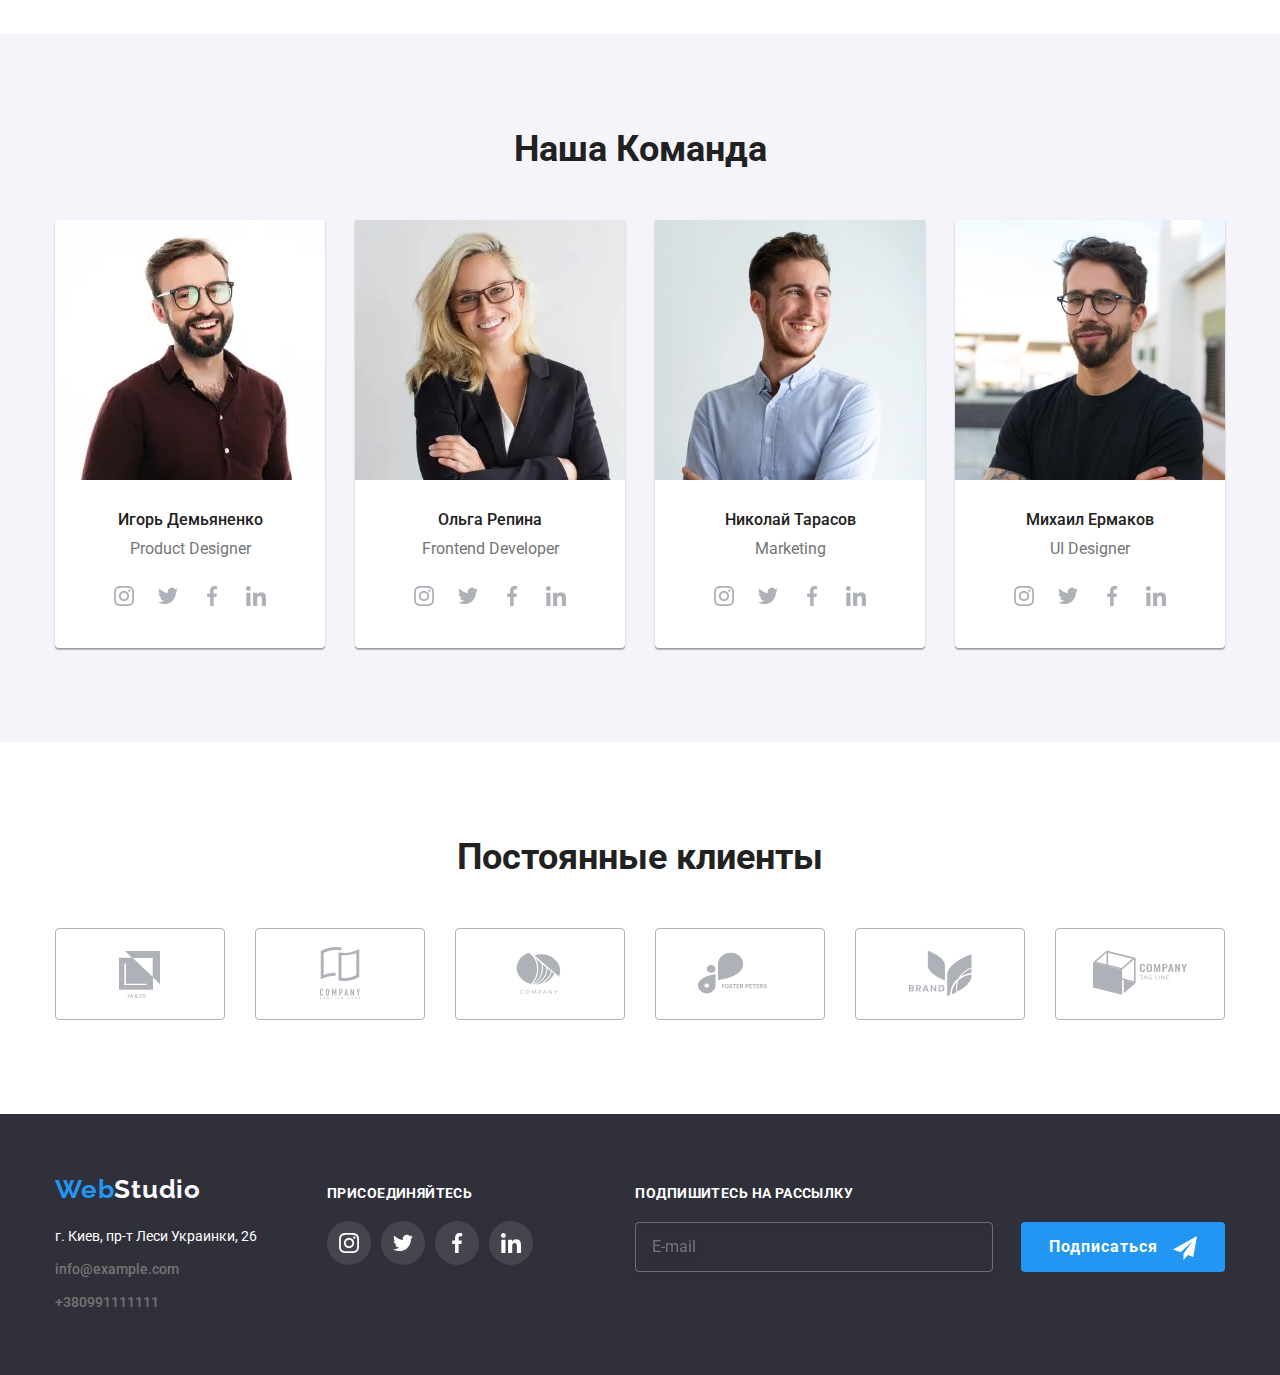
==== commit ee07174c: "hw8" ====
--- a/index.html
+++ b/index.html
@@ -759,7 +759,7 @@
             id="checkbox-agr"
           />
           <label
-            class="modal-form__check modal-form__checkbox"
+            class="modal-form__checkbox"
             for="checkbox-agr"
           >
             Соглашаюсь с рассылкой и принимаю&nbsp;
--- a/css/main.min.css
+++ b/css/main.min.css
@@ -1,3 +1,3 @@
-.visually-hidden{position:absolute;clip:rect(1px 1px 1px 1px);clip:rect(1px, 1px, 1px, 1px);padding:0;border:0;height:1px;width:1px;overflow:hidden}body{text-decoration:none;background-color:#fff;color:#212121;font-family:Roboto, Raleway, sans-serif}p,h1,h2,h3,h4,h5,h6{margin:0}ul{list-style:none;margin:0;padding:0}*::before,*::after{box-sizing:border-box}.checbox{-webkit-appearance:none;-moz-appearance:none;appearance:none}.list{list-style:none}a{text-decoration:none;list-style:none}img{display:block;max-width:100%;height:auto}.title{display:none}.container{margin:0 auto;padding-left:15px;padding-right:15px}@media screen and (min-width: 480px){.container{width:480px}}@media screen and (min-width: 768px){.container{width:768px}}@media screen and (min-width: 1200px){.container{width:1200px}}.section{padding-top:60px;padding-bottom:60px}@media screen and (min-width: 1200px){.section{padding-top:94px;padding-bottom:94px}}.logo{color:#212121;font-family:Raleway, sans-serif;font-style:normal;font-weight:700;font-size:26px;text-decoration:none}@media screen and (min-width: 1200px){.logo{font-size:26px;line-height:1.2}}.web{color:#2196f3;font-family:Raleway, sans-serif;font-style:normal;font-weight:700;font-size:26px}.studio{color:#212121;font-family:Raleway, sans-serif;font-style:normal;font-weight:700;font-size:26px;text-decoration:none}.logo{display:flex;padding-top:24px;padding-bottom:25px}.modal{position:absolute;width:100%;min-height:581px;top:50%;left:50%;transform:translate(-50%, -50%) scale(1) rotate(0deg);background-color:#ffffff;box-shadow:0px 1px 3px rgba(0,0,0,0.12),0px 1px 1px rgba(0,0,0,0.14),0px 2px 1px rgba(0,0,0,0.2);border-radius:4px;transition:transform 500ms linear}@media screen and (min-width: 480px){.modal{width:450px}}@media screen and (min-width: 1200px){.modal{width:528px}}.backdrop.is-hidden .modal{transform:translate(-50%, -50%) scale(0.1) rotate(180deg);transition:transform 500ms linear}.backdrop{width:100vw;height:100vh;background:rgba(0,0,0,0.2);position:fixed;top:0;transition:opacity 250ms linear, visibility 250ms linear}.backdrop.is-hidden{visibility:hidden;opacity:0;pointer-events:none}.modal-form{display:flex;flex-direction:column;padding:40px}.modal-form__title{display:inline-block;font-weight:700;font-size:20px;line-height:1.15;letter-spacing:0.03em;color:#212121;margin-bottom:12px}@media screen and (max-width: 1199px){.modal-form__title{text-align:center}}.modal-form__box{position:absolute;width:1px;height:1px;margin:-1px;border:0;padding:0;white-space:nowrap;clip-path:inset(100%);clip:rect(0 0 0 0);overflow:hidden}.modal-form__label{font-size:12px;line-height:1.16;letter-spacing:0.01em;color:#757575}.modal-form .modal-form__label+.modal-form__label{margin-top:10px}.modal-form__image{display:block;position:relative;margin-top:4px}.modal-form__input{width:100%;height:40px;padding-left:42px;border:1px solid rgba(33,33,33,0.2);border-radius:4px;transition:border 250ms linear}.modal-form__input:focus,.modal-form__comment:focus{outline:none;border-color:#2196f3}.modal-form__comment{display:block;width:100%;height:120px;margin-top:4px;border:1px solid rgba(33,33,33,0.2);border-radius:4px;padding:12px 16px;resize:none;transition:border 250ms linear}.modal-form__comment::placeholder{font-size:14px;line-height:1.14;letter-spacing:0.01em;color:rgba(117,117,117,0.5)}.modal-form__icon{display:block;position:absolute;top:50%;left:12px;width:18px;height:18px;transform:translateY(-50%);transition:fill 250ms linear}.modal-form__input:focus+.modal-form__icon{fill:#2196f3}.modal-form__check{margin-bottom:10px;margin-top:20px;font-size:12px;line-height:1.67;letter-spacing:0.01em;color:#212121}.modal-form__checkbox{position:relative;padding-left:24px}@media screen and (min-width: 1200px){.modal-form__checkbox{padding-left:0}}@media screen and (min-width: 1200px) and (min-width: 480px){.modal-form__checkbox{display:flex;justify-content:center;align-items:center;margin-bottom:30px;font-size:12px;line-height:1.17;letter-spacing:0.03em;color:#757575;cursor:pointer}}@media screen and (min-width: 1200px) and (min-width: 1200px){.modal-form__checkbox{font-size:14px;line-height:1.71}}.modal-form__checkbox::before{position:absolute;top:2px;left:0;display:block;content:"";width:16px;height:15px;margin-right:7px;cursor:pointer;border:2px solid #212121;border-radius:2px;transition:border-color 250ms linear}@media screen and (min-width: 480px){.modal-form__checkbox::before{top:0}}@media screen and (min-width: 1200px){.modal-form__checkbox::before{position:static}}.modal-form__checkbox::before:hover::before{border-color:#2196f3}.modal-form__link{text-decoration:underline;color:#2196f3}.modal-form__box:checked+.modal-form__check::before{border:none;background-image:url(../images/iconcheck.svg)}.modal-form__checkbox:focus+.modal-form__check::before{fill:#2196f3}.modal-form__button{padding:10px 55px;font-weight:700;font-size:16px;line-height:1.87;letter-spacing:0.06em;align-self:center;color:#ffffff;background:#2196f3;box-shadow:0px 4px 4px rgba(0,0,0,0.15);border-radius:4px;border:none;transition:background-color 250ms linear}.modal-form__button:hover,.modal-form__button:focus{background:#188ce8}.modal-btn{display:flex;justify-content:center;align-items:center;position:absolute;top:8px;right:8px;width:30px;height:30px;background-color:#ffffff;border:1px solid rgba(0,0,0,0.1);border-radius:50%}.modal-icon{transition:fill 250ms linear}.modal-btn:hover,.modal-btn:focus{fill:#2196f3}.burger{background-color:#fff;border:none;cursor:pointer;padding:0;line-height:0}.burger:hover,.burger:focus{fill:#2196f3}@media screen and (min-width: 768px){.burger{display:none}}.mobile-menu{display:flex;flex-direction:column;justify-content:space-between;position:fixed;z-index:100;top:0;left:0;width:100vw;height:100vh;padding:48px 40px;opacity:0;visibility:hidden;pointer-events:none;background-color:#fff;transition:visibility 250ms linear, opacity 250ms linear}@media screen and (min-width: 767px){.mobile-menu{display:none}}.mobile-menu.is-open{opacity:1;visibility:visible;pointer-events:all}.close{position:absolute;top:10px;right:15px;background-color:#fff;border:none;cursor:pointer;padding:0;line-height:0}.close:hover,.close:focus{fill:#2196f3}.burger__icon,.close__icon{width:40px;height:40px}.mobile-nav__item:not(:last-child){margin-bottom:32px}.mobile-nav__link{font-weight:500;font-size:40px;line-height:1.17;text-align:center;letter-spacing:0.02em;color:#212121}.mobile-nav__link:hover,.mobile-nav__link:focus{color:#2196f3}.mobile-nav{margin-bottom:30px}.mobile-nav__link--current{font-weight:500;font-size:40px;line-height:1.17;text-align:center;letter-spacing:0.02em;color:#2196f3}.mobile-menu__auth{display:block}.mobile-auth{margin-bottom:64px}.mobile-auth__item:not(:last-child){margin-bottom:32px}.mobile-auth__tel{font-weight:500;font-size:34px;line-height:1.17;letter-spacing:0.02em;color:#2196f3}.mobile-auth__mail{font-weight:500;font-size:24px;line-height:1.16;letter-spacing:0.02em;color:#212121}.mobile-auth__mail:hover,.mobile-auth__mail:focus{color:#2196f3}.mobile-network{display:flex}.mobile-network__link{padding:10px;font-weight:500;font-size:18px;line-height:1.22;letter-spacing:0.02em;color:#2196f3}@media screen and (max-width: 479px){.mobile-network__link{font-size:4vw}}.mobile-network__item:not(:last-child){border-right:1px solid rgba(33,33,33,0.2)}.section__title{color:#212121;font-weight:700;font-size:28px;line-height:1.17;text-align:center;margin-bottom:30px}@media screen and (min-width: 1200px){.section__title{font-size:36px;line-height:1.17;margin-bottom:50px}}.team-social{display:flex;justify-content:center}.team-social__link{display:flex;width:44px;height:44px;align-items:center;justify-content:center;border-radius:50%;transition:fill 250ms linear, background-color 250ms linear}.team-social__icon{width:20px;height:20px;fill:#afb1b8}.team-social.social__item+.tiam-social__icon{margin-left:10px}.header{background-color:#fff;border:1px solid #ececec}.header .container{display:flex;align-items:center;justify-content:space-between}.main-nav{display:flex}.site-nav{display:flex}.site-nav--margin{margin-left:93px}@media screen and (max-width: 767px){.site-nav{display:none}}@media (min-width: 768px) and (max-width: 1199px){.site-nav{margin-left:88px}}.site-nav__item{display:inline-flex;vertical-align:middle;position:relative}.site-nav .site-nav__item+.site-nav__item{margin-left:50px}.site-nav__link--current{font-family:Roboto;font-weight:500;line-height:16px;font-size:14px;letter-spacing:0.02em;color:#2196f3;padding-bottom:32px;padding-top:32px;text-decoration:none}.site-nav__link--current::after{content:"";width:100%;height:4px;position:absolute;background:#2196f3;border-radius:2px;display:block;bottom:-1px}.site-nav__link{font-family:Roboto;font-weight:500;font-size:14px;line-height:16px;letter-spacing:0.02em;color:#212121}.site-nav__link{padding-bottom:32px;padding-top:32px;transition:color 250ms linear}.site-nav__link:hover,.site-nav__link:focus{color:#2196f3}@media screen and (max-width: 767px){.contact-nav{display:none}}@media screen and (min-width: 1200px){.contact-nav{display:flex;justify-content:center;align-items:center}}@media (min-width: 768px) and (max-width: 1199px){.contact-nav__item:not(:last-child){margin-bottom:10px}}@media (min-width: 1200px){.contact-nav .contact-nav__item+.contact-nav__item{margin-left:30px}}.contact-nav__link{color:#757575;font-family:Roboto, sans-serif;font-weight:500;font-size:14px;line-height:1.14;letter-spacing:0.02em;text-decoration:none}@media screen and (min-width: 1200px){.contact-nav__link{padding-top:32px;padding-bottom:32px}}.contact-nav__link:hover,.contact-nav__link:focus{color:#2196f3;fill:#2196f3}.contact-nav__link{display:flex;transition:color 250ms linear}.contact-nav__icon{margin-right:10px;fill:currentColor;justify-content:center;transition:fill 250ms linear}@media (min-width: 768px) and (max-width: 1199px){.contact-nav__icon{width:14px}}.contact-nav__icon:hover,.contact-nav__icon:focus{fill:#2196f3}@media (min-width: 768px) and (max-width: 1199px){.mail{padding-top:10px}}@media (min-width: 768px) and (max-width: 1199px){.tel{padding-bottom:10px}}.hero-section{max-width:1600px;height:400px;padding-top:118px;padding-bottom:118px;margin-left:auto;margin-right:auto;background-color:#c4c4c4;text-align:center;background-image:linear-gradient(rgba(47,48,58,0.4), rgba(47,48,58,0.4)),url("../images/hero/Hero480@1x.jpg");background-repeat:no-repeat;background-position:center;background-size:cover}@media screen and (min-device-pixel-ratio: 2), (min-resolution: 192dpi), (min-resolution: 2dppx){.hero-section{background-image:linear-gradient(rgba(47,48,58,0.4), rgba(47,48,58,0.4)),url("../images/hero/Hero480@2x.jpg")}}@media screen and (min-width: 768px){.hero-section{background-image:linear-gradient(rgba(47,48,58,0.4), rgba(47,48,58,0.4)),url("../images/hero/Hero768@1x.jpg")}}@media screen and (min-width: 768px) and (min-device-pixel-ratio: 2), screen and (min-width: 768px) and (min-resolution: 192dpi), screen and (min-width: 768px) and (min-resolution: 2dppx){.hero-section{background-image:linear-gradient(rgba(47,48,58,0.4), rgba(47,48,58,0.4)),url("../images/hero/Hero768@2x.jpg")}}@media screen and (min-width: 1200px){.hero-section{max-width:1600px;height:600px;padding-top:200px;padding-bottom:200px;background-image:linear-gradient(rgba(47,48,58,0.4), rgba(47,48,58,0.4)),url("../images/hero/Hero1200@1x.jpg")}}@media screen and (min-width: 1200px) and (min-device-pixel-ratio: 2), screen and (min-width: 1200px) and (min-resolution: 192dpi), screen and (min-width: 1200px) and (min-resolution: 2dppx){.hero-section{background-image:linear-gradient(rgba(47,48,58,0.4), rgba(47,48,58,0.4)),url("../images/hero/Hero1200@2x.jpg")}}.hero-section .hero-title{color:#fff;margin:0 auto;margin-bottom:30px;font-weight:900;font-size:26px;line-height:1.6;letter-spacing:0.06em;text-transform:uppercase}@media screen and (min-width: 1200px){.hero-section{font-size:44px;line-height:1.36}}.header-btn{padding:10px 32px;font-weight:700;font-size:16px;line-height:1.87;letter-spacing:0.06em;color:#fff;box-shadow:0px 4px 4px rgba(0,0,0,0.15);border-radius:4px;border:none;background-color:#2196f3;transition:background-color 250ms linear}.header-btn:hover,.header-btn:focus{background-color:#118ce8}@media screen and (max-width: 767px){.feature-list{display:block;margin-bottom:60px}}@media screen and (min-width: 768px){.feature-list{display:flex;flex-wrap:wrap;margin:-15px}}@media screen and (max-width: 767px){.feature-item:not(:last-child){margin-bottom:30px}}@media screen and (min-width: 768px){.feature-item{margin:15px;flex-basis:calc((100% - 60px) / 2)}}@media screen and (min-width: 1200px){.feature-item{flex-basis:calc((100% - 120px) / 4)}}.title-feature{list-style:none;text-align:center;color:#212121;font-weight:700;line-height:1.1;margin-bottom:10px;text-transform:uppercase}@media screen and (min-width: 768px){.title-feature{text-align:left}}.feature-icon-bg{display:flex;align-items:center;justify-content:center;height:120px;margin-bottom:30px;border-radius:4px;background-color:#f5f4fa}.feature__icon{width:70px;height:70px}.feature-text{line-height:1.71;color:#757575}@media screen and (max-width: 1199px){.business{display:none}}.section--other-padding{padding-top:0px}.business-list{display:flex;justify-content:space-between}.business-list__text{position:absolute;bottom:27px;left:83px;font-weight:700;font-size:14px;line-height:1.14;letter-spacing:0.03em;text-transform:uppercase;color:#fff}.business-list__work{position:relative}.business-list__work::before{display:block;position:absolute;content:"";width:100%;bottom:0;left:0;height:70px;background:rgba(47,48,58,0.8)}.section--background{background-color:#f5f4fa}@media screen and (max-width: 767px){.team-list{display:block}}@media screen and (min-width: 768px){.team-list{display:flex;flex-wrap:wrap;margin:-15px}}@media screen and (min-width: 1200px){.team-list{display:flex;justify-content:space-between}}.team-list__name{color:#212121;font-weight:500;font-size:16px;line-height:1.2;text-align:center;margin-bottom:10px}.team-list__item{background-color:#fff;box-shadow:0px 1px 3px rgba(0,0,0,0.12),0px 1px 1px rgba(0,0,0,0.14),0px 2px 1px rgba(0,0,0,0.2);border-radius:0px 0px 4px 4px}@media screen and (max-width: 767px){.team-list__item:not(:last-child){margin-bottom:30px}}@media screen and (min-width: 768px){.team-list__item{width:354px;margin:15px}}@media screen and (min-width: 1200px){.team-list__item{flex-basis:calc((100% - 120px) / 4)}}.team-list__info{padding:30px 32px}.team-list__text{font-weight:400;font-size:16px;line-height:1.2;text-align:center;color:#757575}.team-list-social{margin-top:16px}.team-social__link:hover,.team-social__link:focus{background-color:#2196f3}.team-social__link:hover .team-social__icon,.team-social__link:focus .team-social__icon{fill:#ffffff}.clients-list{display:flex}@media screen and (max-width: 767px){.clients-list{flex-wrap:wrap;margin:-15px}}@media (min-width: 768px) and (max-width: 1199px){.clients-list{flex-wrap:wrap;margin:-15px}}@media screen and (min-width: 1200px){.clients-list{margin:-15px}}.clients-list__item{height:92px;margin:15px}@media screen and (max-width: 767px){.clients-list__item{margin:15px;flex-basis:calc((100% - 60px) / 2)}}@media (min-width: 768px) and (max-width: 1199px){.clients-list__item{margin:15px;flex-basis:calc((100% - 90px) / 3)}}@media screen and (min-width: 1200px){.clients-list__item{margin:15px;flex-basis:calc((100% - 150px) / 6)}}.clients-list__link{display:flex;align-items:center;justify-content:center;width:100%;height:100%;border:1px solid #afb1b8;border-radius:4px;color:#afb1b8;transition:color 250ms linear, border 250ms linear}.clients-list__link:hover,.clients-list__link:focus{color:#2196f3;border:1px solid #2196f3}.clients-list__icon{width:106px;fill:currentColor}.footer{padding-top:60px;padding-bottom:60px;background-color:#2f303a}@media screen and (min-width: 1200px){.footer__container{display:flex;align-items:baseline;justify-content:space-between}}.logo--footer{display:block;margin-bottom:20px;font-family:Raleway;font-weight:bold;font-size:26px;line-height:1.2;letter-spacing:0.03em;color:#fff}.contacts{font-family:Roboto, sans-serif;font-style:normal;font-size:14px;color:#fff;text-decoration:none;list-style:none;display:block}@media (min-width: 768px) and (max-width: 1199px){.contacts{display:flex;flex-direction:column;align-items:center;justify-content:center}}.contacts__item{margin-bottom:9px}.contacts__item:last-child{margin-bottom:0px}.contacts__address{font-family:Roboto, sans-serif;font-style:normal;font-weight:normal;font-size:14px;line-height:1.71;color:#fff;text-decoration:none}.contacts__mail{color:#757575;font-family:Roboto, sans-serif;font-style:normal;font-weight:500;font-size:14px;text-decoration:none;line-height:1.71;transition:color 250ms linear}.contacts__mail:hover,.contacts__mail:focus{color:#2196f3}.contacts__tel{color:#757575;font-family:Roboto, sans-serif;font-style:normal;font-weight:500;font-size:14px;text-decoration:none;line-height:1.71;transition:color 250ms linear}.contacts__tel:hover,.contacts__tel:focus{color:#2196f3}.footer-left{text-align:center;margin-bottom:60px}@media screen and (min-width: 768px){.footer-left{margin-bottom:60px;display:flex;align-items:baseline;justify-content:space-around}}@media screen and (min-width: 1200px){.footer-left{margin-bottom:0;text-align:left}}.footer-address{margin-bottom:60px;margin-bottom:60px}@media screen and (min-width: 768px){.footer-address{margin-bottom:0}}@media screen and (min-width: 1200px){.footer-address{margin-right:70px}}.social-footer-list{display:flex;margin-top:0;margin-bottom:0;align-items:center;justify-content:center;margin-left:auto;margin-right:auto;padding-left:0}@media (min-width: 768px) and (max-width: 1199px){.footer-right{display:flex;flex-direction:column;align-items:center;justify-content:center}}@media screen and (min-width: 1200px){.footer-right{margin-left:70px}}@media screen and (max-width: 767px){.right{margin-bottom:60px}}@media screen and (min-width: 1200px){.right{width:206px}}.footer-right__title{font-family:Roboto;font-style:normal;font-weight:700;font-size:14px;line-height:16px;letter-spacing:0.03em;margin-bottom:20px;justify-content:center;color:#fff}.footer-social{display:flex;justify-content:center}.footer-social__list{width:44px;height:44px;margin-right:10px;list-style:none}.footer-social__link{display:flex;padding:0;width:44px;height:44px;background-color:rgba(255,255,255,0.1);border-radius:50%;justify-content:center;align-items:center;transition:background-color 250ms linear}.footer-social__link:hover,.footer-social__link:focus{fill:#fff;background-color:#2196f3}.footer-social__list:last-child{margin-right:0}.footer-social__icon{fill:#fff;transition:fill 250ms linear}.footer-social__icon:hover,.footer-social__icon:focus{fill:#fff}.footer-form{text-align:center}@media screen and (min-width: 1200px){.footer-form{text-align:left}}.footer-subscribe__title{margin-bottom:20px;font-weight:700;font-size:14px;line-height:1.14;letter-spacing:0.03em;text-transform:uppercase;color:#fff}.footer-form__input{width:100%;min-height:50px;padding:15px 16px;margin-bottom:20px;border:1px solid rgba(255,255,255,0.3);filter:drop-shadow(0px 4px 4px rgba(0,0,0,0.15));border-radius:4px;background-color:inherit;color:#fff}@media screen and (min-width: 768px){.footer-form__input{display:block;width:450px;margin:0 auto 20px}}@media screen and (min-width: 1200px){.footer-form__input{display:inline;width:358px;margin:0 12px 0 0}}.footer-form__input:hover,.footer-form__input:focus{background:#2f303a}.footer-form__button{font-weight:700;font-size:16px;line-height:1.87;position:relative;align-items:center;cursor:pointer;padding:10px 29px;letter-spacing:0.06em;min-width:200px;height:50px;background:#2196f3;border-radius:4px;border-color:transparent;color:#fff;transition:box-shadow 250ms linear, background-color 250ms linear}@media screen and (max-width: 767px){.footer-form__button{margin:0 auto}}@media screen and (min-width: 1200px){.footer-form__button{margin-left:12px}}.footer-form__button:focus,.footer-form__button:hover{box-shadow:0px 4px 4px rgba(0,0,0,0.15);background-color:#188ce8}.footer-form__icon{position:absolute;margin-left:10px;top:50%;transform:translateY(-50%);right:13px}.filter{display:flex;flex-wrap:wrap;margin-bottom:40px}@media screen and (max-width: 767px){.filter{display:flex;flex-wrap:wrap}}@media screen and (min-width: 768px){.filter{display:flex;justify-content:center;margin-bottom:30px}}@media screen and (min-width: 1200px){.filter{margin-bottom:50px}}.filter__button{font-weight:500;font-size:16px;padding:6px 22px;min-width:auto;line-height:1.6;text-align:center;background-color:#f5f4fa;color:#212121;border-radius:4px;border:none;transition:background-color 250ms linear, color 250ms linear,- box-shadow 250ms linear}.filter__button:hover,.filter__button:focus{color:#fff;background-color:#2196f3;box-shadow:0px 3px 1px rgba(0,0,0,0.1),0px 1px 2px rgba(0,0,0,0.08),0px 2px 2px rgba(0,0,0,0.12)}.btn-active{background-color:#2196f3;color:#ffffff}.filter__item:not(:last-child){margin-right:8px}@media screen and (max-width: 767px){.filter__item:nth-child(-n+3){margin-bottom:8px}}@media screen and (min-width: 768px){.filter__item{margin-bottom:0}}@media screen and (min-width: 768px){.flex-container{display:flex;flex-wrap:wrap;margin:-15px}}.flex-container__item{border:1px solid #eeeeee;margin-bottom:30px}@media screen and (min-width: 768px){.flex-container__item{width:354px;margin:15px;flex-basis:calc((100% - 60px) / 2)}}@media screen and (min-width: 1200px){.flex-container__item{width:370px;flex-basis:calc((100% - 90px) / 3)}}.flex-container__info{padding:20px 24px}.flex-container__title{color:#212121;font-weight:700;font-size:18px;line-height:2;letter-spacing:0.06em;margin-bottom:4px}.flex-container__description{font-size:16px;line-height:1.9;color:#757575}.flex-container__link{display:block}.flex-container__item:hover,.flex-container__item:focus{box-shadow:0px 1px 1px rgba(0,0,0,0.12),0px 4px 4px rgba(0,0,0,0.06),1px 4px 6px rgba(0,0,0,0.16);transition:box-shadow 250ms linear}.flex-container__box{position:relative;width:100%;height:100%;background-color:rgba(33,150,243,0.9);overflow:hidden}.flex-container__text{position:absolute;top:0;left:0;height:100%;padding:63px 24px;font-size:18px;line-height:1.56;letter-spacing:0.03em;color:#fff;background-color:rgba(33,150,243,0.9);transform:translateY(101%);transition:transform 250ms linear}.flex-container__link:hover .flex-container__text,.flex-container__link:focus .flex-container__text{transform:translateY(0)}
+.visually-hidden{position:absolute;clip:rect(1px 1px 1px 1px);clip:rect(1px, 1px, 1px, 1px);padding:0;border:0;height:1px;width:1px;overflow:hidden}body{text-decoration:none;background-color:#fff;color:#212121;font-family:Roboto, Raleway, sans-serif}p,h1,h2,h3,h4,h5,h6{margin:0}ul{list-style:none;margin:0;padding:0}*::before,*::after{box-sizing:border-box}.checbox{-webkit-appearance:none;-moz-appearance:none;appearance:none}.list{list-style:none}a{text-decoration:none;list-style:none}img{display:block;max-width:100%;height:auto}.title{display:none}.container{margin:0 auto;padding-left:15px;padding-right:15px}@media screen and (min-width: 480px){.container{width:480px}}@media screen and (min-width: 768px){.container{width:768px}}@media screen and (min-width: 1200px){.container{width:1200px}}.section{padding-top:60px;padding-bottom:60px}@media screen and (min-width: 1200px){.section{padding-top:94px;padding-bottom:94px}}.logo{color:#212121;font-family:Raleway, sans-serif;font-style:normal;font-weight:700;font-size:26px;text-decoration:none}@media screen and (min-width: 1200px){.logo{font-size:26px;line-height:1.2}}.web{color:#2196f3;font-family:Raleway, sans-serif;font-style:normal;font-weight:700;font-size:26px}.studio{color:#212121;font-family:Raleway, sans-serif;font-style:normal;font-weight:700;font-size:26px;text-decoration:none}.logo{display:flex;padding-top:24px;padding-bottom:25px}.modal{position:absolute;width:100%;min-height:581px;top:50%;left:50%;transform:translate(-50%, -50%) scale(1) rotate(0deg);background-color:#ffffff;box-shadow:0px 1px 3px rgba(0,0,0,0.12),0px 1px 1px rgba(0,0,0,0.14),0px 2px 1px rgba(0,0,0,0.2);border-radius:4px;transition:transform 500ms linear}@media screen and (min-width: 480px){.modal{width:450px}}@media screen and (min-width: 1200px){.modal{width:528px}}.backdrop.is-hidden .modal{transform:translate(-50%, -50%) scale(0.1) rotate(180deg);transition:transform 500ms linear}.backdrop{width:100vw;height:100vh;background:rgba(0,0,0,0.2);position:fixed;top:0;transition:opacity 250ms linear, visibility 250ms linear}.backdrop.is-hidden{visibility:hidden;opacity:0;pointer-events:none}.modal-form{display:flex;flex-direction:column;padding:40px}.modal-form__title{display:inline-block;font-weight:700;font-size:20px;line-height:1.15;letter-spacing:0.03em;color:#212121;margin-bottom:12px}@media screen and (max-width: 1199px){.modal-form__title{text-align:center}}.modal-form__box{position:absolute;width:1px;height:1px;margin:-1px;border:0;padding:0;white-space:nowrap;clip-path:inset(100%);clip:rect(0 0 0 0);overflow:hidden}.modal-form__label{font-size:12px;line-height:1.16;letter-spacing:0.01em;color:#757575}.modal-form .modal-form__label+.modal-form__label{margin-top:10px}.modal-form__image{display:block;position:relative;margin-top:4px}.modal-form__input{width:100%;height:40px;padding-left:42px;border:1px solid rgba(33,33,33,0.2);border-radius:4px;transition:border 250ms linear}.modal-form__input:focus,.modal-form__comment:focus{outline:none;border-color:#2196f3}.modal-form__comment{display:block;width:100%;height:120px;margin-top:4px;border:1px solid rgba(33,33,33,0.2);border-radius:4px;padding:12px 16px;resize:none;transition:border 250ms linear}.modal-form__comment::placeholder{font-size:14px;line-height:1.14;letter-spacing:0.01em;color:rgba(117,117,117,0.5)}.form-comment{margin-bottom:30px}.modal-form__icon{display:block;position:absolute;top:50%;left:12px;width:18px;height:18px;transform:translateY(-50%);transition:fill 250ms linear}.modal-form__input:focus+.modal-form__icon{fill:#2196f3}.modal-form__checkbox{position:relative;padding-left:24px}@media screen and (min-width: 1200px){.modal-form__checkbox{padding-left:0}}@media screen and (min-width: 1200px) and (min-width: 480px){.modal-form__checkbox{display:flex;justify-content:center;align-items:center;margin-bottom:30px;font-size:12px;line-height:1.17;letter-spacing:0.03em;color:#757575;cursor:pointer}}@media screen and (min-width: 1200px) and (min-width: 1200px){.modal-form__checkbox{font-size:14px;line-height:1.71}}.modal-form__checkbox::before{position:absolute;top:2px;left:0;display:block;content:"";width:16px;height:15px;margin-right:7px;cursor:pointer;border:2px solid #303030;border-radius:2px;transition:border-color 250ms linear}@media screen and (min-width: 480px){.modal-form__checkbox::before{top:0}}@media screen and (min-width: 1200px){.modal-form__checkbox::before{position:static}}.modal-form__checkbox:hover::before{border-color:#2196f3}.modal-form__box:focus+.modal-form__checkbox::before{border-color:#2196f3}.modal-form__link{text-decoration:underline;color:#2196f3}.modal-form__box:checked+.modal-form__checkbox::before{border:none;background-image:url(../images/iconcheck.svg)}.modal-form__button{padding:10px 55px;font-weight:700;font-size:16px;line-height:1.87;letter-spacing:0.06em;align-self:center;color:#ffffff;background:#2196f3;box-shadow:0px 4px 4px rgba(0,0,0,0.15);border-radius:4px;border:none;transition:background-color 250ms linear}.modal-form__button:hover,.modal-form__button:focus{background:#188ce8}.modal-btn{display:flex;justify-content:center;align-items:center;position:absolute;top:8px;right:8px;width:30px;height:30px;background-color:#ffffff;border:1px solid rgba(0,0,0,0.1);border-radius:50%}.modal-icon{transition:fill 250ms linear}.modal-btn:hover,.modal-btn:focus{fill:#2196f3}.burger{background-color:#fff;border:none;cursor:pointer;padding:0;line-height:0}.burger:hover,.burger:focus{fill:#2196f3}@media screen and (min-width: 768px){.burger{display:none}}.mobile-menu{display:flex;flex-direction:column;justify-content:space-between;position:fixed;z-index:100;top:0;left:0;width:100vw;height:100vh;padding:48px 40px;opacity:0;visibility:hidden;pointer-events:none;background-color:#fff;transition:visibility 250ms linear, opacity 250ms linear}@media screen and (min-width: 767px){.mobile-menu{display:none}}.mobile-menu.is-open{opacity:1;visibility:visible;pointer-events:all}.close{position:absolute;top:10px;right:15px;background-color:#fff;border:none;cursor:pointer;padding:0;line-height:0}.close:hover,.close:focus{fill:#2196f3}.burger__icon,.close__icon{width:40px;height:40px}.mobile-nav__item:not(:last-child){margin-bottom:32px}.mobile-nav__link{display:block;font-weight:500;font-size:8vw;line-height:1.76;letter-spacing:0.02em;color:#212121}.mobile-nav__link:hover,.mobile-nav__link:focus{color:#2196f3}.mobile-nav{margin-bottom:30px}.mobile-nav__link--current{display:block;font-weight:500;font-size:8vw;line-height:1.76;letter-spacing:0.02em;color:#2196f3}@media screen and (min-width: 480px){.mobile-nav__link--current{font-size:40px}}.mobile-menu__auth{display:block}.mobile-auth{margin-bottom:64px}.mobile-auth__item:not(:last-child){margin-bottom:32px}.mobile-auth__tel{font-weight:500;font-size:8vw;line-height:1.78;letter-spacing:0.02em;color:#2196f3}.mobile-auth__mail{font-weight:500;font-size:5vw;line-height:28px;letter-spacing:1.67;color:#757575}.mobile-auth__mail:hover,.mobile-auth__mail:focus{color:#2196f3}@media screen and (min-width: 480px){.mobile-auth{font-size:34px}}.mobile-network{display:flex;flex-wrap:wrap}.mobile-network__link{padding:10px;font-weight:500;font-size:18px;line-height:1.22;letter-spacing:0.02em;color:#2196f3}@media screen and (max-width: 479px){.mobile-network__link{font-size:4vw}}.mobile-network__item:not(:last-child){border-right:1px solid rgba(33,33,33,0.2)}.section__title{color:#212121;font-weight:700;font-size:28px;line-height:1.17;text-align:center;margin-bottom:30px}@media screen and (min-width: 1200px){.section__title{font-size:36px;line-height:1.17;margin-bottom:50px}}.team-social{display:flex;justify-content:center}.team-social__link{display:flex;width:44px;height:44px;align-items:center;justify-content:center;border-radius:50%;transition:fill 250ms linear, background-color 250ms linear}.team-social__icon{width:20px;height:20px;fill:#afb1b8}.team-social.social__item+.tiam-social__icon{margin-left:10px}.header{background-color:#fff;border:1px solid #ececec}.header .container{display:flex;align-items:center;justify-content:space-between}.main-nav{display:flex}.site-nav{display:flex}.site-nav--margin{margin-left:93px}@media screen and (max-width: 767px){.site-nav{display:none}}@media (min-width: 768px) and (max-width: 1199px){.site-nav{margin-left:88px}}.site-nav__item{display:inline-flex;vertical-align:middle;position:relative}.site-nav .site-nav__item+.site-nav__item{margin-left:50px}.site-nav__link--current{font-family:Roboto;font-weight:500;line-height:16px;font-size:14px;letter-spacing:0.02em;color:#2196f3;padding-bottom:32px;padding-top:32px;text-decoration:none}.site-nav__link--current::after{content:"";width:100%;height:4px;position:absolute;background:#2196f3;border-radius:2px;display:block;bottom:-1px}.site-nav__link{font-family:Roboto;font-weight:500;font-size:14px;line-height:16px;letter-spacing:0.02em;color:#212121}.site-nav__link{padding-bottom:32px;padding-top:32px;transition:color 250ms linear}.site-nav__link:hover,.site-nav__link:focus{color:#2196f3}@media screen and (max-width: 767px){.contact-nav{display:none}}@media screen and (min-width: 1200px){.contact-nav{display:flex;justify-content:center;align-items:center}}@media (min-width: 768px) and (max-width: 1199px){.contact-nav__item:not(:last-child){margin-bottom:10px}}@media (min-width: 1200px){.contact-nav .contact-nav__item+.contact-nav__item{margin-left:30px}}.contact-nav__link{color:#757575;font-family:Roboto, sans-serif;font-weight:500;font-size:14px;line-height:1.14;letter-spacing:0.02em;text-decoration:none}@media screen and (min-width: 1200px){.contact-nav__link{padding-top:32px;padding-bottom:32px}}.contact-nav__link:hover,.contact-nav__link:focus{color:#2196f3;fill:#2196f3}.contact-nav__link{display:flex;transition:color 250ms linear}.contact-nav__icon{margin-right:10px;fill:currentColor;justify-content:center;transition:fill 250ms linear}@media (min-width: 768px) and (max-width: 1199px){.contact-nav__icon{width:14px}}.contact-nav__icon:hover,.contact-nav__icon:focus{fill:#2196f3}@media (min-width: 768px) and (max-width: 1199px){.mail{padding-top:10px}}@media (min-width: 768px) and (max-width: 1199px){.tel{padding-bottom:10px}}.hero-section{max-width:1600px;height:400px;padding-top:118px;padding-bottom:118px;margin-left:auto;margin-right:auto;background-color:#c4c4c4;text-align:center;background-image:linear-gradient(rgba(47,48,58,0.4), rgba(47,48,58,0.4)),url("../images/hero/Hero480@1x.jpg");background-repeat:no-repeat;background-position:center;background-size:cover}@media screen and (min-device-pixel-ratio: 2), (min-resolution: 192dpi), (min-resolution: 2dppx){.hero-section{background-image:linear-gradient(rgba(47,48,58,0.4), rgba(47,48,58,0.4)),url("../images/hero/Hero480@2x.jpg")}}@media screen and (min-width: 768px){.hero-section{background-image:linear-gradient(rgba(47,48,58,0.4), rgba(47,48,58,0.4)),url("../images/hero/Hero768@1x.jpg")}}@media screen and (min-width: 768px) and (min-device-pixel-ratio: 2), screen and (min-width: 768px) and (min-resolution: 192dpi), screen and (min-width: 768px) and (min-resolution: 2dppx){.hero-section{background-image:linear-gradient(rgba(47,48,58,0.4), rgba(47,48,58,0.4)),url("../images/hero/Hero768@2x.jpg")}}@media screen and (min-width: 1200px){.hero-section{max-width:1600px;height:600px;padding-top:200px;padding-bottom:200px;background-image:linear-gradient(rgba(47,48,58,0.4), rgba(47,48,58,0.4)),url("../images/hero/Hero1200@1x.jpg")}}@media screen and (min-width: 1200px) and (min-device-pixel-ratio: 2), screen and (min-width: 1200px) and (min-resolution: 192dpi), screen and (min-width: 1200px) and (min-resolution: 2dppx){.hero-section{background-image:linear-gradient(rgba(47,48,58,0.4), rgba(47,48,58,0.4)),url("../images/hero/Hero1200@2x.jpg")}}.hero-section .hero-title{color:#fff;margin:0 auto;margin-bottom:30px;font-weight:900;font-size:26px;line-height:1.6;letter-spacing:0.06em;text-transform:uppercase}@media screen and (min-width: 1200px){.hero-section{font-size:44px;line-height:1.36}}.header-btn{padding:10px 32px;font-weight:700;font-size:16px;line-height:1.87;letter-spacing:0.06em;color:#fff;box-shadow:0px 4px 4px rgba(0,0,0,0.15);border-radius:4px;border:none;background-color:#2196f3;transition:background-color 250ms linear}.header-btn:hover,.header-btn:focus{background-color:#118ce8}@media screen and (max-width: 767px){.feature-list{display:block;margin-bottom:60px}}@media screen and (min-width: 768px){.feature-list{display:flex;flex-wrap:wrap;margin:-15px}}@media screen and (max-width: 767px){.feature-item:not(:last-child){margin-bottom:30px}}@media screen and (min-width: 768px){.feature-item{margin:15px;flex-basis:calc((100% - 60px) / 2)}}@media screen and (min-width: 1200px){.feature-item{flex-basis:calc((100% - 120px) / 4)}}.title-feature{list-style:none;text-align:center;color:#212121;font-weight:700;line-height:1.1;margin-bottom:10px;text-transform:uppercase}@media screen and (min-width: 768px){.title-feature{text-align:left}}.feature-icon-bg{display:flex;align-items:center;justify-content:center;height:120px;margin-bottom:30px;border-radius:4px;background-color:#f5f4fa}.feature__icon{width:70px;height:70px}.feature-text{line-height:1.71;color:#757575}@media screen and (max-width: 1199px){.business{display:none}}.section--other-padding{padding-top:0px}.business-list{display:flex;justify-content:space-between}.business-list__text{position:absolute;bottom:27px;left:83px;font-weight:700;font-size:14px;line-height:1.14;letter-spacing:0.03em;text-transform:uppercase;color:#fff}.business-list__work{position:relative}.business-list__work::before{display:block;position:absolute;content:"";width:100%;bottom:0;left:0;height:70px;background:rgba(47,48,58,0.8)}.section--background{background-color:#f5f4fa}@media screen and (max-width: 767px){.team-list{display:block}}@media screen and (min-width: 768px){.team-list{display:flex;flex-wrap:wrap;margin:-15px}}@media screen and (min-width: 1200px){.team-list{display:flex;justify-content:space-between}}.team-list__name{color:#212121;font-weight:500;font-size:16px;line-height:1.2;text-align:center;margin-bottom:10px}.team-list__item{background-color:#fff;box-shadow:0px 1px 3px rgba(0,0,0,0.12),0px 1px 1px rgba(0,0,0,0.14),0px 2px 1px rgba(0,0,0,0.2);border-radius:0px 0px 4px 4px}@media screen and (max-width: 767px){.team-list__item:not(:last-child){margin-bottom:30px}}@media screen and (min-width: 768px){.team-list__item{width:354px;margin:15px}}@media screen and (min-width: 1200px){.team-list__item{flex-basis:calc((100% - 120px) / 4)}}.team-list__info{padding:30px 32px}.team-list__text{font-weight:400;font-size:16px;line-height:1.2;text-align:center;color:#757575}.team-list-social{margin-top:16px}.team-social__link:hover,.team-social__link:focus{background-color:#2196f3}.team-social__link:hover .team-social__icon,.team-social__link:focus .team-social__icon{fill:#ffffff}.clients-list{display:flex}@media screen and (max-width: 767px){.clients-list{flex-wrap:wrap;margin:-15px}}@media (min-width: 768px) and (max-width: 1199px){.clients-list{flex-wrap:wrap;margin:-15px}}@media screen and (min-width: 1200px){.clients-list{margin:-15px}}.clients-list__item{height:92px;margin:15px}@media screen and (max-width: 767px){.clients-list__item{margin:15px;flex-basis:calc((100% - 60px) / 2)}}@media (min-width: 768px) and (max-width: 1199px){.clients-list__item{margin:15px;flex-basis:calc((100% - 90px) / 3)}}@media screen and (min-width: 1200px){.clients-list__item{margin:15px;flex-basis:calc((100% - 150px) / 6)}}.clients-list__link{display:flex;align-items:center;justify-content:center;width:100%;height:100%;border:1px solid #afb1b8;border-radius:4px;color:#afb1b8;transition:color 250ms linear, border 250ms linear}.clients-list__link:hover,.clients-list__link:focus{color:#2196f3;border:1px solid #2196f3}.clients-list__icon{width:106px;fill:currentColor}.footer{padding-top:60px;padding-bottom:60px;background-color:#2f303a}@media screen and (min-width: 1200px){.footer__container{display:flex;align-items:baseline;justify-content:space-between}}.logo--footer{display:block;margin-bottom:20px;font-family:Raleway;font-weight:bold;font-size:26px;line-height:1.2;letter-spacing:0.03em;color:#fff}.contacts{font-family:Roboto, sans-serif;font-style:normal;font-size:14px;color:#fff;text-decoration:none;list-style:none;display:block}@media (min-width: 768px) and (max-width: 1199px){.contacts{display:flex;flex-direction:column;align-items:center;justify-content:center}}.contacts__item{margin-bottom:9px}.contacts__item:last-child{margin-bottom:0px}.contacts__address{font-family:Roboto, sans-serif;font-style:normal;font-weight:normal;font-size:14px;line-height:1.71;color:#fff;text-decoration:none}.contacts__mail{color:#757575;font-family:Roboto, sans-serif;font-style:normal;font-weight:500;font-size:14px;text-decoration:none;line-height:1.71;transition:color 250ms linear}.contacts__mail:hover,.contacts__mail:focus{color:#2196f3}.contacts__tel{color:#757575;font-family:Roboto, sans-serif;font-style:normal;font-weight:500;font-size:14px;text-decoration:none;line-height:1.71;transition:color 250ms linear}.contacts__tel:hover,.contacts__tel:focus{color:#2196f3}.footer-left{text-align:center;margin-bottom:60px}@media screen and (min-width: 768px){.footer-left{margin-bottom:60px;display:flex;align-items:baseline;justify-content:space-around}}@media screen and (min-width: 1200px){.footer-left{margin-bottom:0;text-align:left}}.footer-address{margin-bottom:60px;margin-bottom:60px}@media screen and (min-width: 768px){.footer-address{margin-bottom:0}}@media screen and (min-width: 1200px){.footer-address{margin-right:70px}}.social-footer-list{display:flex;margin-top:0;margin-bottom:0;align-items:center;justify-content:center;margin-left:auto;margin-right:auto;padding-left:0}@media (min-width: 768px) and (max-width: 1199px){.footer-right{display:flex;flex-direction:column;align-items:center;justify-content:center}}@media screen and (min-width: 1200px){.footer-right{margin-left:70px}}@media screen and (max-width: 767px){.right{margin-bottom:60px}}@media screen and (min-width: 1200px){.right{width:206px}}.footer-right__title{font-family:Roboto;font-style:normal;font-weight:700;font-size:14px;line-height:16px;letter-spacing:0.03em;margin-bottom:20px;justify-content:center;color:#fff}.footer-social{display:flex;justify-content:center}.footer-social__list{width:44px;height:44px;margin-right:10px;list-style:none}.footer-social__link{display:flex;padding:0;width:44px;height:44px;background-color:rgba(255,255,255,0.1);border-radius:50%;justify-content:center;align-items:center;transition:background-color 250ms linear}.footer-social__link:hover,.footer-social__link:focus{fill:#fff;background-color:#2196f3}.footer-social__list:last-child{margin-right:0}.footer-social__icon{fill:#fff;transition:fill 250ms linear}.footer-social__icon:hover,.footer-social__icon:focus{fill:#fff}.footer-form{text-align:center}@media screen and (min-width: 1200px){.footer-form{text-align:left}}.footer-subscribe__title{margin-bottom:20px;font-weight:700;font-size:14px;line-height:1.14;letter-spacing:0.03em;text-transform:uppercase;color:#fff}.footer-form__input{width:100%;min-height:50px;padding:15px 16px;margin-bottom:20px;border:1px solid rgba(255,255,255,0.3);filter:drop-shadow(0px 4px 4px rgba(0,0,0,0.15));border-radius:4px;background-color:inherit;color:#fff}@media screen and (min-width: 768px){.footer-form__input{display:block;width:450px;margin:0 auto 20px}}@media screen and (min-width: 1200px){.footer-form__input{display:inline;width:358px;margin:0 12px 0 0}}.footer-form__input:hover,.footer-form__input:focus{background:#2f303a}.footer-form__button{min-width:200px;min-height:50px;padding:10px 28px;border:0;border-radius:4px;font-weight:700;font-size:16px;line-height:1.88;letter-spacing:0.06em;background:#2196f3;border-color:transparent;color:#fff;transition:box-shadow 250ms linear, background-color 250ms linear}@media screen and (max-width: 767px){.footer-form__button{margin:0 auto}}@media screen and (min-width: 1200px){.footer-form__button{margin-left:12px}}.footer-form__button:focus,.footer-form__button:hover{box-shadow:0px 4px 4px rgba(0,0,0,0.15);background-color:#188ce8}.footer-form__icon{margin-left:10px;width:24px;height:24px;justify-content:center;vertical-align:middle}.filter{display:flex;flex-wrap:wrap;margin-bottom:40px}@media screen and (max-width: 767px){.filter{display:flex;flex-wrap:wrap}}@media screen and (min-width: 768px){.filter{display:flex;justify-content:center;margin-bottom:30px}}@media screen and (min-width: 1200px){.filter{margin-bottom:50px}}.filter__button{font-weight:500;font-size:16px;padding:6px 22px;min-width:auto;line-height:1.6;text-align:center;background-color:#f5f4fa;color:#212121;border-radius:4px;border:none;transition:background-color 250ms linear, color 250ms linear,+ box-shadow 250ms linear}.filter__button:hover,.filter__button:focus{color:#fff;background-color:#2196f3;box-shadow:0px 3px 1px rgba(0,0,0,0.1),0px 1px 2px rgba(0,0,0,0.08),0px 2px 2px rgba(0,0,0,0.12)}.btn-active{background-color:#2196f3;color:#ffffff}.filter__item:not(:last-child){margin-right:8px}@media screen and (max-width: 767px){.filter__item:nth-child(-n+3){margin-bottom:8px}}@media screen and (min-width: 768px){.filter__item{margin-bottom:0}}@media screen and (min-width: 768px){.flex-container{display:flex;flex-wrap:wrap;margin:-15px}}.flex-container__item{border:1px solid #eeeeee;margin-bottom:30px}@media screen and (min-width: 768px){.flex-container__item{width:354px;margin:15px;flex-basis:calc((100% - 60px) / 2)}}@media screen and (min-width: 1200px){.flex-container__item{width:370px;flex-basis:calc((100% - 90px) / 3)}}.flex-container__info{padding:20px 24px}.flex-container__title{color:#212121;font-weight:700;font-size:18px;line-height:2;letter-spacing:0.06em;margin-bottom:4px}.flex-container__description{font-size:16px;line-height:1.9;color:#757575}.flex-container__link{display:block}.flex-container__item:hover,.flex-container__item:focus{box-shadow:0px 1px 1px rgba(0,0,0,0.12),0px 4px 4px rgba(0,0,0,0.06),1px 4px 6px rgba(0,0,0,0.16);transition:box-shadow 250ms linear}.flex-container__box{position:relative;width:100%;height:100%;background-color:rgba(33,150,243,0.9);overflow:hidden}.flex-container__text{position:absolute;top:0;left:0;width:100%;height:100%;padding:63px 24px;font-size:18px;line-height:1.56;letter-spacing:0.03em;overflow:auto;color:#fff;background-color:rgba(33,150,243,0.9);transform:translateY(101%);transition:transform 250ms linear}.flex-container__link:hover .flex-container__text,.flex-container__link:focus .flex-container__text{transform:translateY(0)}
 /*# sourceMappingURL=main.min.css.map */